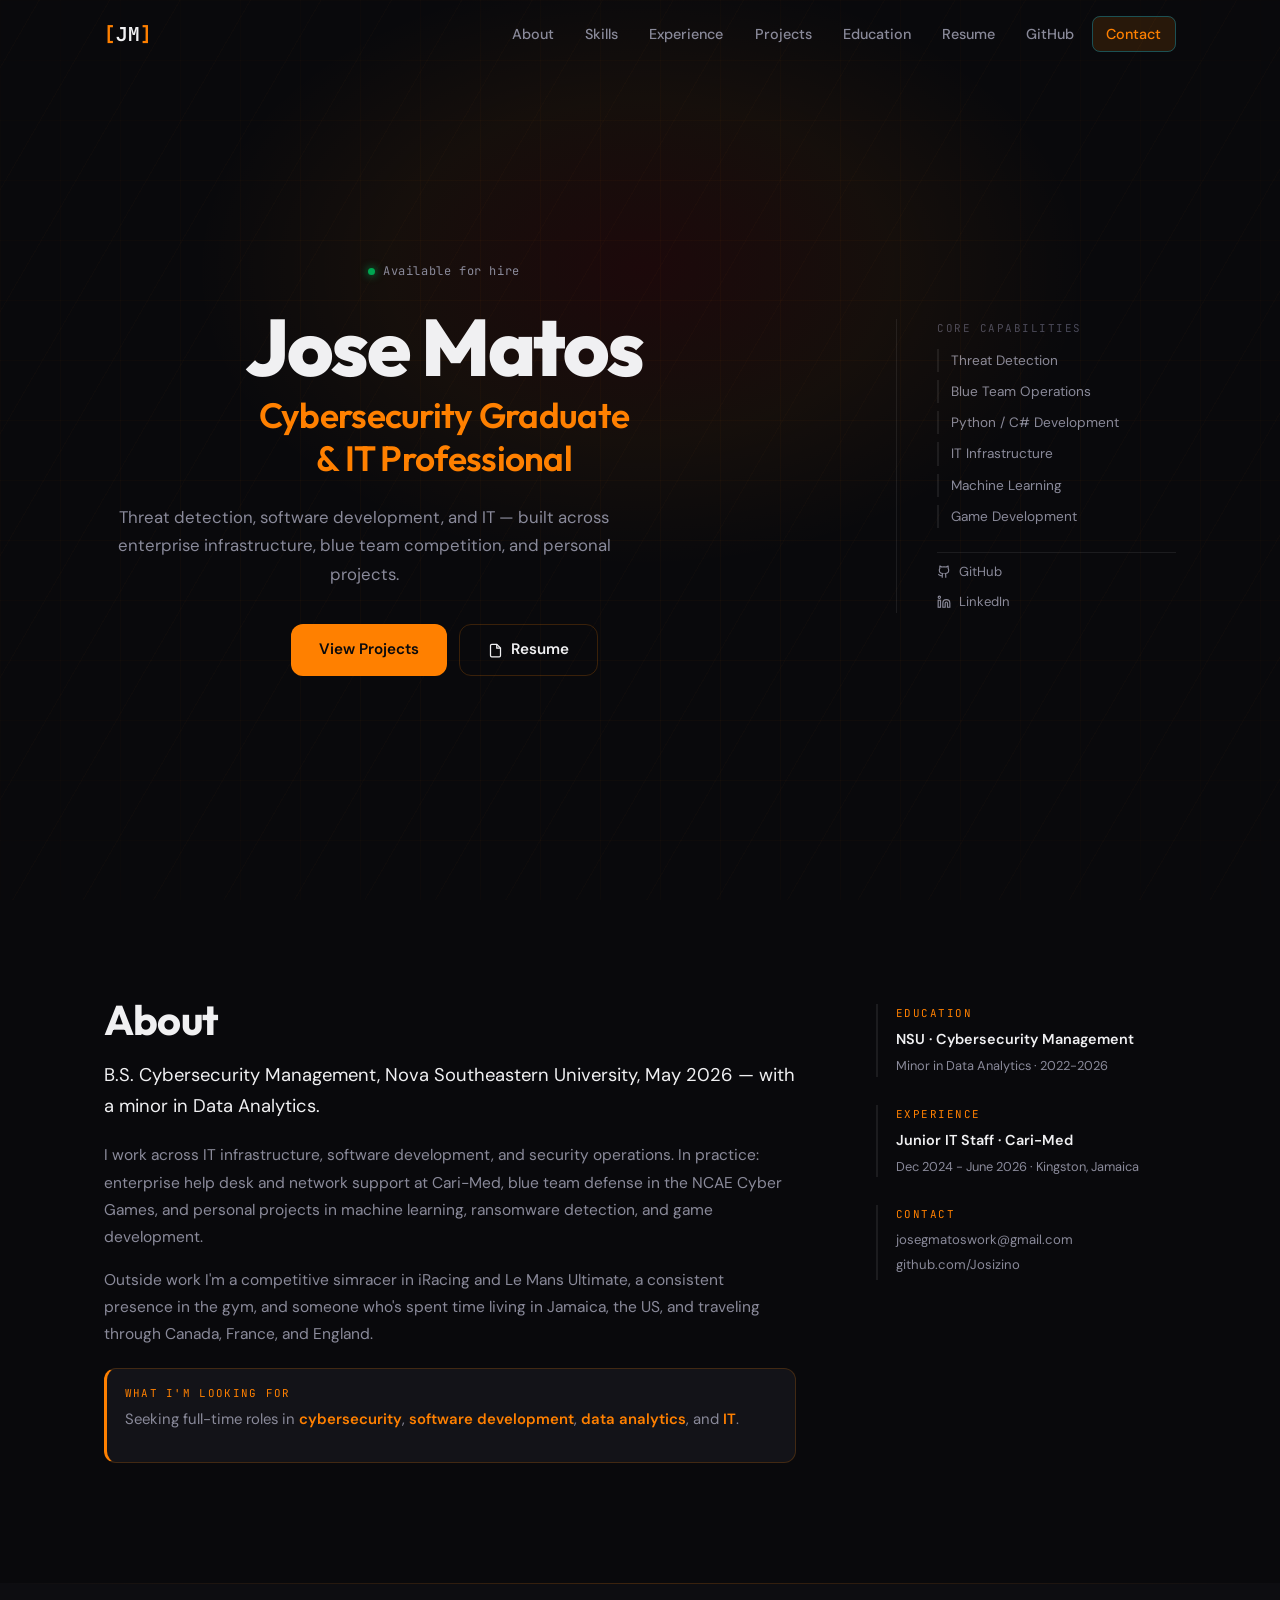
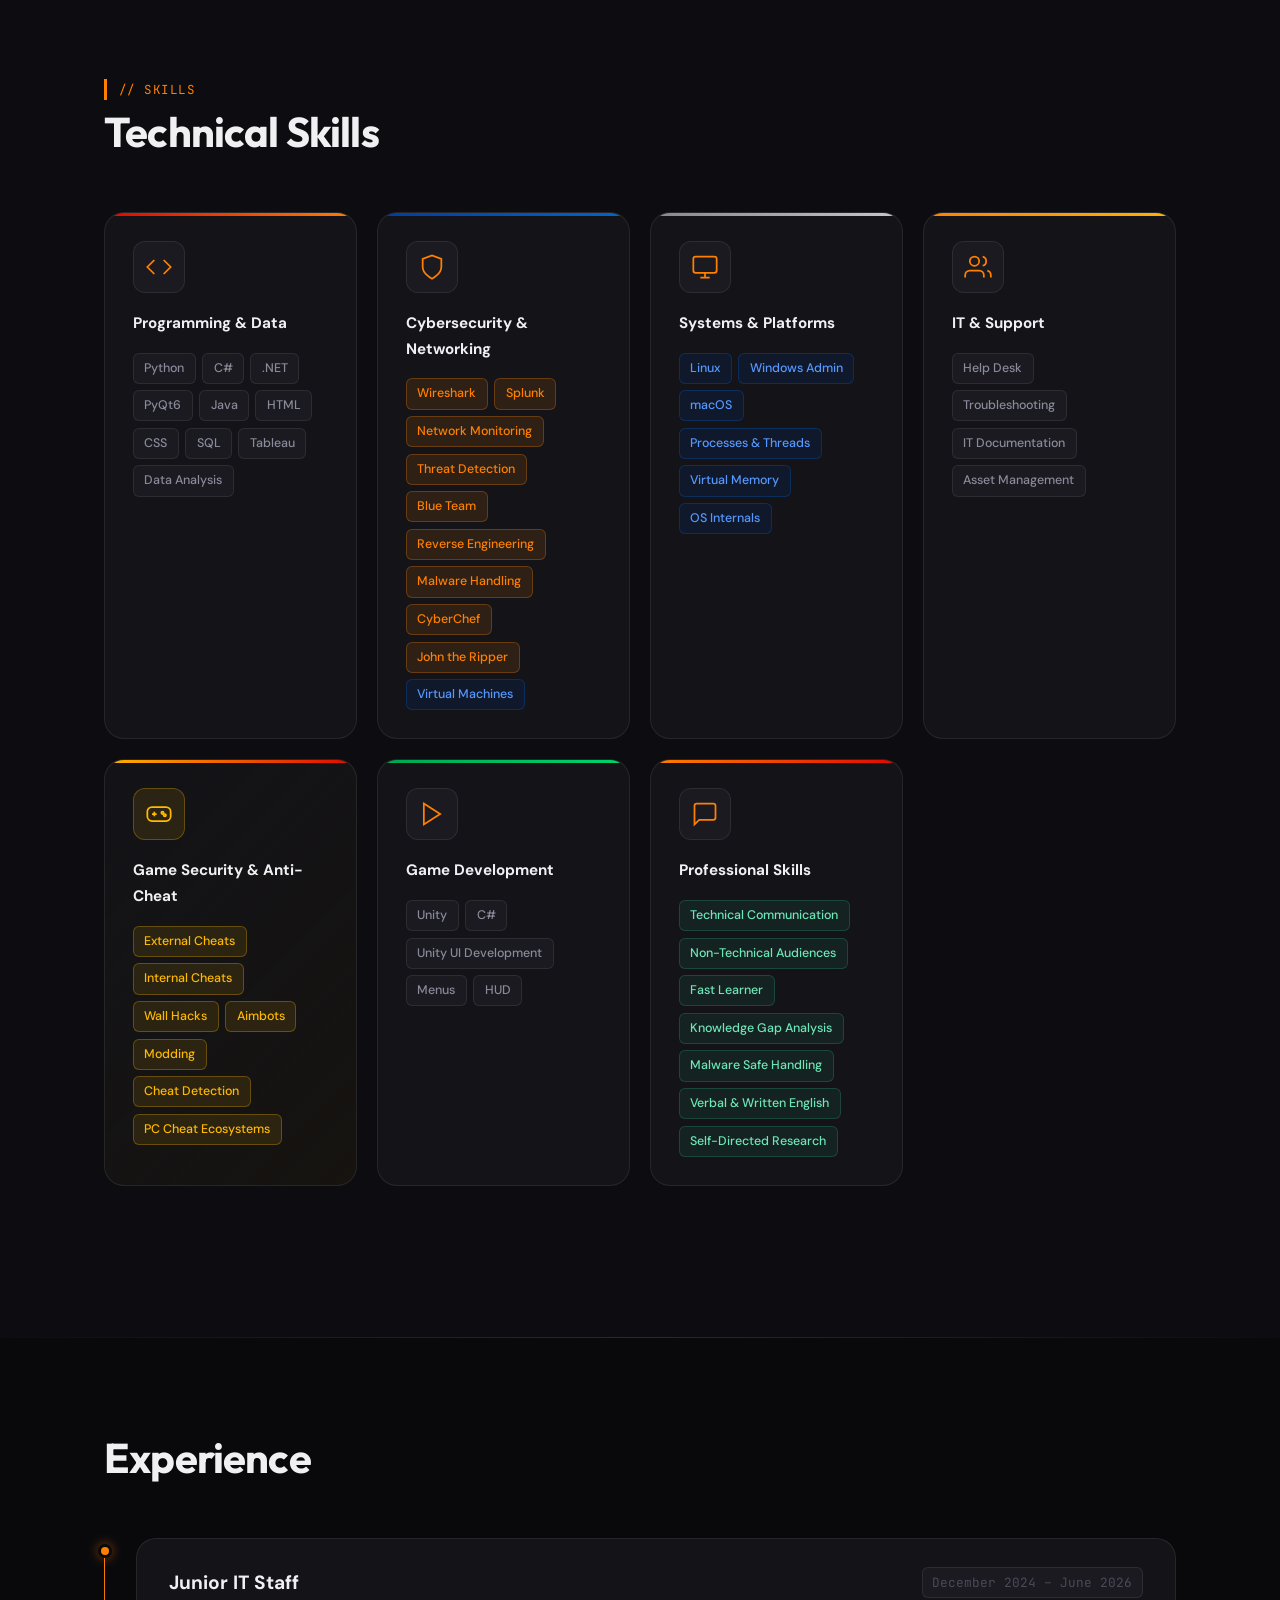
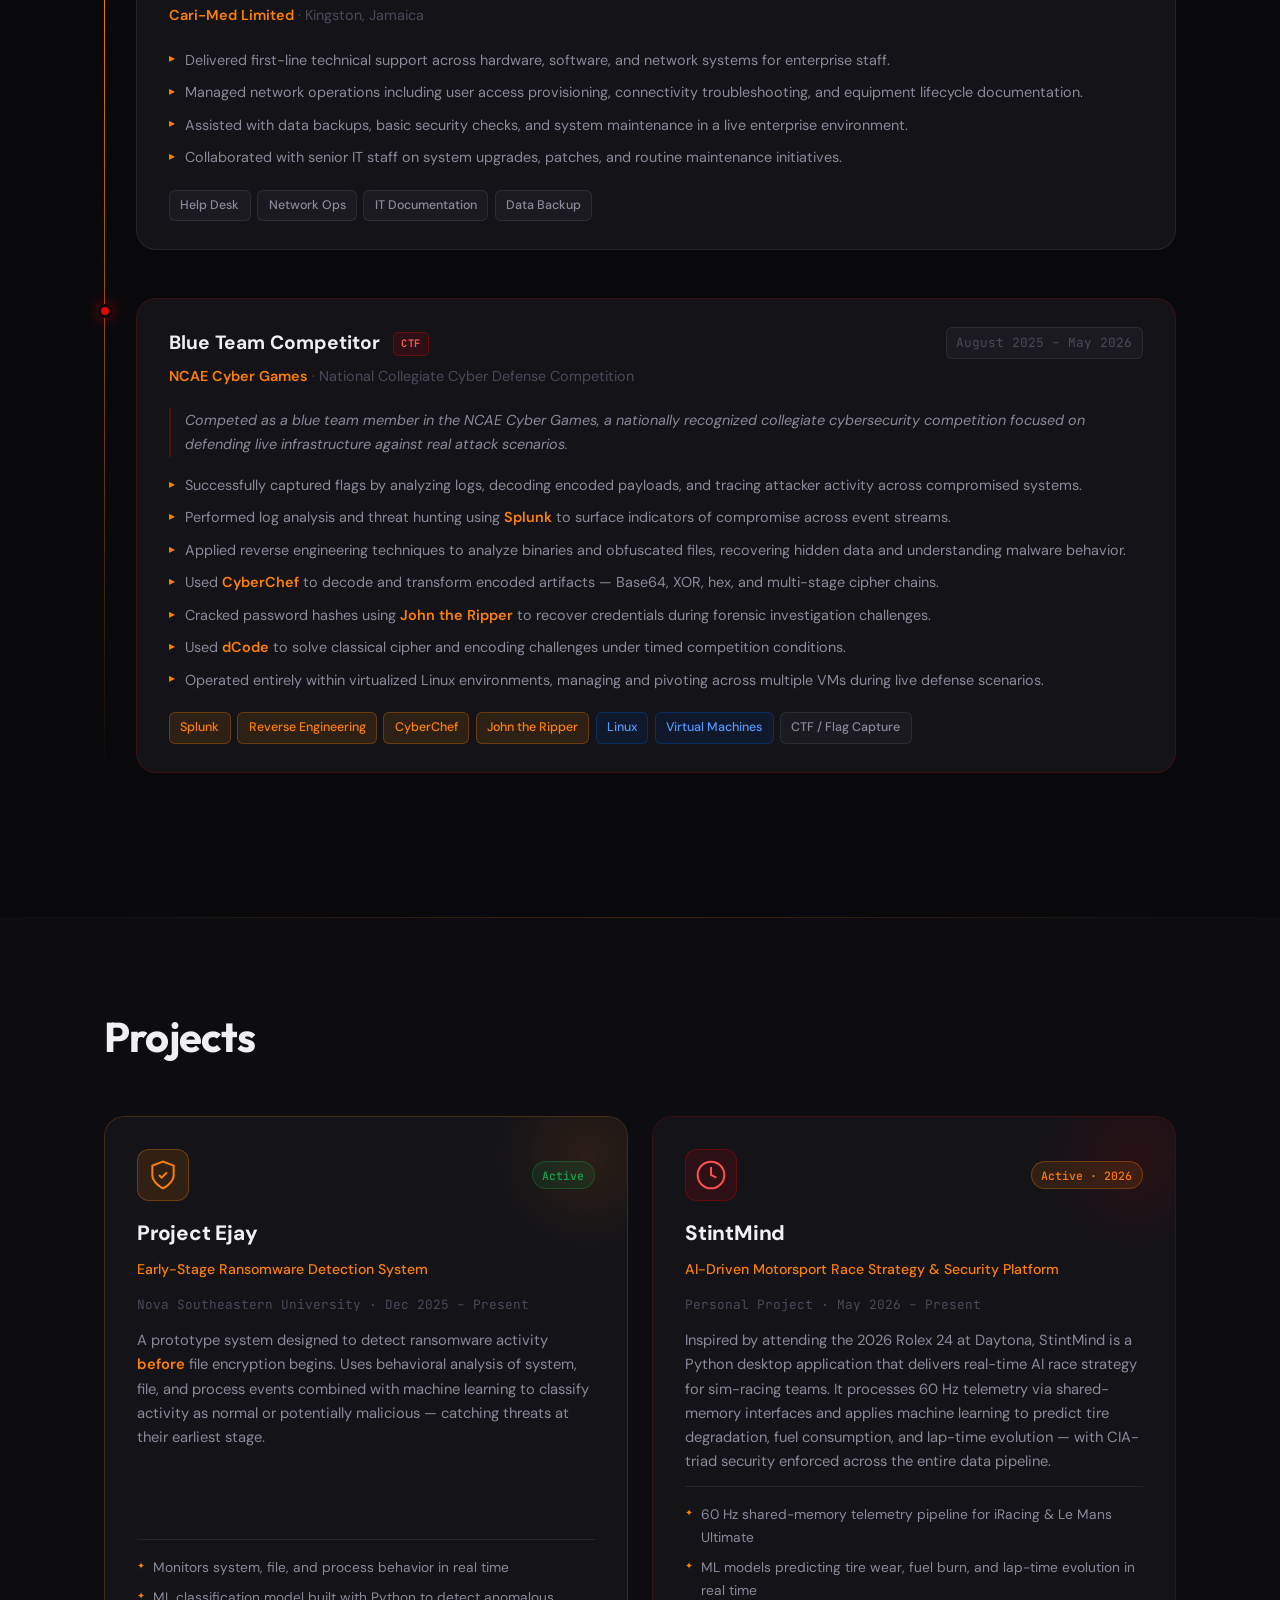
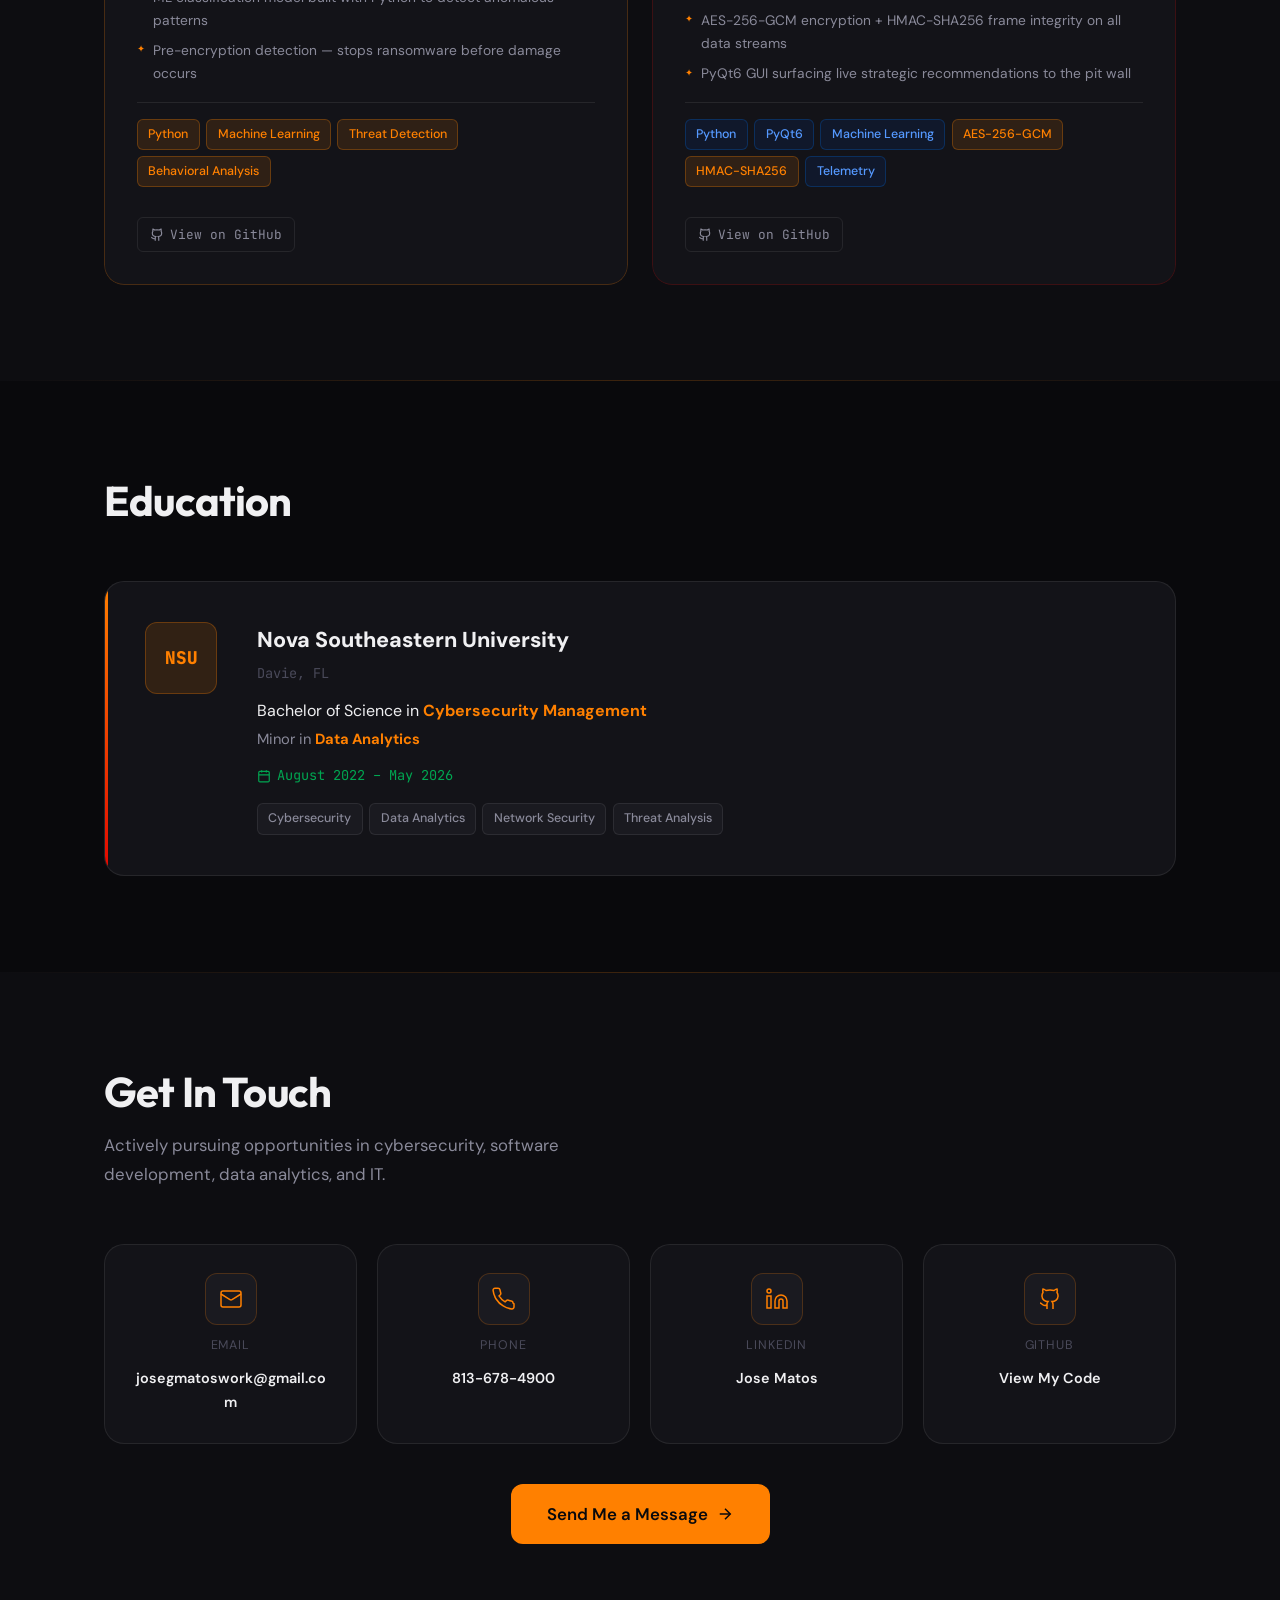
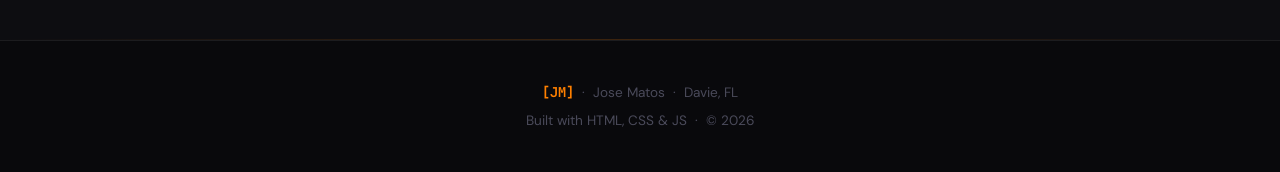
==== index.html @ a00dd0e9 "Taste Skill redesign: typography, hero v2, about v2, eyebrow cleanup - Fonts: Inter replaced with Ou" ====
<!DOCTYPE html>
<html lang="en">
<head>
  <meta charset="UTF-8" />
  <meta name="viewport" content="width=device-width, initial-scale=1.0" />
  <title>Jose Matos | Cybersecurity Graduate & IT Professional</title>
  <meta name="description" content="Jose Matos — Cybersecurity Management graduate, Nova Southeastern University. Specializing in threat detection, software development, data analytics, and IT." />

  <!-- Favicon -->
  <link rel="icon" type="image/svg+xml" href="favicon.svg" />

  <!-- Open Graph / Social sharing -->
  <meta property="og:type"        content="website" />
  <meta property="og:title"       content="Jose Matos | Cybersecurity Graduate & IT Professional" />
  <meta property="og:description" content="Cybersecurity graduate, blue team competitor, and security-focused developer. Projects include ML-powered ransomware detection and real-time AI race strategy." />
  <meta property="og:url"         content="https://josizino.github.io/" />
  <meta property="og:image"       content="https://josizino.github.io/og-image.png" />

  <!-- Twitter Card -->
  <meta name="twitter:card"        content="summary_large_image" />
  <meta name="twitter:title"       content="Jose Matos | Cybersecurity Graduate & IT Professional" />
  <meta name="twitter:description" content="Cybersecurity graduate, blue team competitor, and security-focused developer." />

  <!-- Theme color (browser chrome on mobile) -->
  <meta name="theme-color" content="#080c18" />

  <link rel="stylesheet" href="css/style.css" />
  <link rel="preconnect" href="https://fonts.googleapis.com" />
  <link rel="preconnect" href="https://fonts.gstatic.com" crossorigin />
  <link href="https://fonts.googleapis.com/css2?family=Outfit:wght@400;600;700;800&family=DM+Sans:ital,opsz,wght@0,9..40,400;0,9..40,500;0,9..40,600;1,9..40,400&family=JetBrains+Mono:wght@400;500&display=swap" rel="stylesheet" />
</head>
<body>

  <!-- ── NAV ────────────────────────────────────────────────── -->
  <nav id="navbar" aria-label="Primary navigation">
    <div class="nav-inner">
      <a href="#hero" class="nav-logo" aria-label="Home">
        <span class="logo-bracket">[</span>JM<span class="logo-bracket">]</span>
      </a>
      <button class="nav-toggle" id="navToggle" aria-label="Toggle menu" aria-expanded="false">
        <span></span><span></span><span></span>
      </button>
      <ul class="nav-links" role="list">
        <li><a href="#about">About</a></li>
        <li><a href="#skills">Skills</a></li>
        <li><a href="#experience">Experience</a></li>
        <li><a href="#projects">Projects</a></li>
        <li><a href="#education">Education</a></li>
        <li><a href="Jose_Matos_Resume.pdf" target="_blank">Resume</a></li>
        <li><a href="https://github.com/Josizino" target="_blank" rel="noopener noreferrer">GitHub</a></li>
        <li><a href="#contact" class="nav-cta">Contact</a></li>
      </ul>
    </div>
  </nav>

  <!-- ── HERO ───────────────────────────────────────────────── -->
  <section id="hero" aria-label="Introduction">
    <div class="hero-texture" aria-hidden="true"></div>
    <div class="container hero-container">
      <div class="hero-content">
        <p class="hero-available">
          <span class="available-dot" aria-hidden="true"></span>
          Available for hire
        </p>
        <h1 class="hero-name">Jose Matos</h1>
        <p class="hero-role">Cybersecurity Graduate<br>&amp; IT Professional</p>
        <p class="hero-tagline">
          Threat detection, software development, and IT — built across enterprise infrastructure, blue team competition, and personal projects.
        </p>
        <div class="hero-actions">
          <a href="#projects" class="btn btn-primary">View Projects</a>
          <a href="Jose_Matos_Resume.pdf" target="_blank" class="btn btn-ghost">
            <svg width="15" height="15" viewBox="0 0 24 24" fill="none" stroke="currentColor" stroke-width="2" aria-hidden="true"><path d="M14 2H6a2 2 0 0 0-2 2v16a2 2 0 0 0 2 2h12a2 2 0 0 0 2-2V8z"/><polyline points="14 2 14 8 20 8"/></svg>
            Resume
          </a>
        </div>
      </div>
      <div class="hero-sidebar" aria-hidden="true">
        <div class="hero-sidebar-inner">
          <p class="hero-sidebar-label">Core capabilities</p>
          <ul class="hero-caps-list">
            <li>Threat Detection</li>
            <li>Blue Team Operations</li>
            <li>Python / C# Development</li>
            <li>IT Infrastructure</li>
            <li>Machine Learning</li>
            <li>Game Development</li>
          </ul>
          <div class="hero-sidebar-links">
            <a href="https://github.com/Josizino" target="_blank" rel="noopener noreferrer" class="hero-sidebar-link">
              <svg width="14" height="14" viewBox="0 0 24 24" fill="none" stroke="currentColor" stroke-width="2"><path d="M15 22v-4a4.8 4.8 0 0 0-1-3.5c3 0 6-2 6-5.5.08-1.25-.27-2.48-1-3.5.28-1.15.28-2.35 0-3.5 0 0-1 0-3 1.5-2.64-.5-5.36-.5-8 0C6 2 5 2 5 2c-.3 1.15-.3 2.35 0 3.5A5.403 5.403 0 0 0 4 9c0 3.5 3 5.5 6 5.5-.39.49-.68 1.05-.85 1.65-.17.6-.22 1.23-.15 1.85v4"/><path d="M9 18c-4.51 2-5-2-7-2"/></svg>
              GitHub
            </a>
            <a href="https://www.linkedin.com/in/jose-matos-036694281/" target="_blank" rel="noopener noreferrer" class="hero-sidebar-link">
              <svg width="14" height="14" viewBox="0 0 24 24" fill="none" stroke="currentColor" stroke-width="2"><path d="M16 8a6 6 0 0 1 6 6v7h-4v-7a2 2 0 0 0-2-2 2 2 0 0 0-2 2v7h-4v-7a6 6 0 0 1 6-6z"/><rect x="2" y="9" width="4" height="12"/><circle cx="4" cy="4" r="2"/></svg>
              LinkedIn
            </a>
          </div>
        </div>
      </div>
    </div>
  </section>

  <!-- ── ABOUT ──────────────────────────────────────────────── -->
  <section id="about" class="section">
    <div class="container">
      <div class="about-grid-v2">
        <div class="about-text reveal">
          <h2 class="section-title">About</h2>
          <p class="about-lead">
            B.S. Cybersecurity Management, Nova Southeastern University, May 2026 — with a minor in Data Analytics.
          </p>
          <p class="about-body">
            I work across IT infrastructure, software development, and security operations. In practice: enterprise help desk and network support at Cari-Med, blue team defense in the NCAE Cyber Games, and personal projects in machine learning, ransomware detection, and game development.
          </p>
          <p class="about-body">
            Outside work I'm a competitive simracer in iRacing and Le Mans Ultimate, a consistent presence in the gym, and someone who's spent time living in Jamaica, the US, and traveling through Canada, France, and England.
          </p>
          <div class="seeking-block">
            <span class="seeking-label">What I'm Looking For</span>
            <p class="seeking-text">Seeking full-time roles in <strong>cybersecurity</strong>, <strong>software development</strong>, <strong>data analytics</strong>, and <strong>IT</strong>.</p>
          </div>
        </div>
        <div class="about-meta reveal reveal-right">
          <div class="about-meta-group">
            <p class="about-meta-label">Education</p>
            <p class="about-meta-value">NSU · Cybersecurity Management</p>
            <p class="about-meta-sub">Minor in Data Analytics · 2022-2026</p>
          </div>
          <div class="about-meta-group">
            <p class="about-meta-label">Experience</p>
            <p class="about-meta-value">Junior IT Staff · Cari-Med</p>
            <p class="about-meta-sub">Dec 2024 - June 2026 · Kingston, Jamaica</p>
          </div>
          <div class="about-meta-group">
            <p class="about-meta-label">Contact</p>
            <a href="mailto:josegmatoswork@gmail.com" class="about-meta-link">josegmatoswork@gmail.com</a>
            <a href="https://github.com/Josizino" target="_blank" rel="noopener noreferrer" class="about-meta-link">github.com/Josizino</a>
          </div>
        </div>
      </div>
    </div>
  </section>

  <!-- ── SKILLS ─────────────────────────────────────────────── -->
  <section id="skills" class="section section-alt">
    <div class="container">
      <div class="section-header reveal">
        <span class="section-label">// skills</span>
        <h2 class="section-title">Technical Skills</h2>
      </div>

      <div class="skills-grid">
        <div class="skill-card reveal">
          <div class="skill-card-icon">
            <svg width="28" height="28" viewBox="0 0 24 24" fill="none" stroke="currentColor" stroke-width="1.5" aria-hidden="true"><polyline points="16 18 22 12 16 6"/><polyline points="8 6 2 12 8 18"/></svg>
          </div>
          <h3>Programming &amp; Data</h3>
          <div class="skill-tags">
            <span class="tag">Python</span>
            <span class="tag">C#</span>
            <span class="tag">.NET</span>
            <span class="tag">PyQt6</span>
            <span class="tag">Java</span>
            <span class="tag">HTML</span>
            <span class="tag">CSS</span>
            <span class="tag">SQL</span>
            <span class="tag">Tableau</span>
            <span class="tag">Data Analysis</span>
          </div>
        </div>

        <div class="skill-card reveal">
          <div class="skill-card-icon">
            <svg width="28" height="28" viewBox="0 0 24 24" fill="none" stroke="currentColor" stroke-width="1.5" aria-hidden="true"><path d="M12 22s8-4 8-10V5l-8-3-8 3v7c0 6 8 10 8 10z"/></svg>
          </div>
          <h3>Cybersecurity &amp; Networking</h3>
          <div class="skill-tags">
            <span class="tag tag-accent">Wireshark</span>
            <span class="tag tag-accent">Splunk</span>
            <span class="tag tag-accent">Network Monitoring</span>
            <span class="tag tag-accent">Threat Detection</span>
            <span class="tag tag-accent">Blue Team</span>
            <span class="tag tag-accent">Reverse Engineering</span>
            <span class="tag tag-accent">Malware Handling</span>
            <span class="tag tag-accent">CyberChef</span>
            <span class="tag tag-accent">John the Ripper</span>
            <span class="tag tag-purple">Virtual Machines</span>
          </div>
        </div>

        <div class="skill-card reveal">
          <div class="skill-card-icon">
            <svg width="28" height="28" viewBox="0 0 24 24" fill="none" stroke="currentColor" stroke-width="1.5" aria-hidden="true"><rect x="2" y="3" width="20" height="14" rx="2"/><line x1="8" y1="21" x2="16" y2="21"/><line x1="12" y1="17" x2="12" y2="21"/></svg>
          </div>
          <h3>Systems &amp; Platforms</h3>
          <div class="skill-tags">
            <span class="tag tag-purple">Linux</span>
            <span class="tag tag-purple">Windows Admin</span>
            <span class="tag tag-purple">macOS</span>
            <span class="tag tag-purple">Processes &amp; Threads</span>
            <span class="tag tag-purple">Virtual Memory</span>
            <span class="tag tag-purple">OS Internals</span>
          </div>
        </div>

        <div class="skill-card reveal">
          <div class="skill-card-icon">
            <svg width="28" height="28" viewBox="0 0 24 24" fill="none" stroke="currentColor" stroke-width="1.5" aria-hidden="true"><path d="M17 21v-2a4 4 0 0 0-4-4H5a4 4 0 0 0-4 4v2"/><circle cx="9" cy="7" r="4"/><path d="M23 21v-2a4 4 0 0 0-3-3.87"/><path d="M16 3.13a4 4 0 0 1 0 7.75"/></svg>
          </div>
          <h3>IT &amp; Support</h3>
          <div class="skill-tags">
            <span class="tag">Help Desk</span>
            <span class="tag">Troubleshooting</span>
            <span class="tag">IT Documentation</span>
            <span class="tag">Asset Management</span>
          </div>
        </div>

        <div class="skill-card skill-card-game reveal">
          <div class="skill-card-icon skill-card-icon-game">
            <svg width="28" height="28" viewBox="0 0 24 24" fill="none" stroke="currentColor" stroke-width="1.5" aria-hidden="true"><line x1="6" y1="12" x2="10" y2="12"/><line x1="8" y1="10" x2="8" y2="14"/><circle cx="15" cy="11" r="1"/><circle cx="17" cy="13" r="1"/><rect x="2" y="6" width="20" height="12" rx="4"/></svg>
          </div>
          <h3>Game Security &amp; Anti-Cheat</h3>
          <div class="skill-tags">
            <span class="tag tag-game">External Cheats</span>
            <span class="tag tag-game">Internal Cheats</span>
            <span class="tag tag-game">Wall Hacks</span>
            <span class="tag tag-game">Aimbots</span>
            <span class="tag tag-game">Modding</span>
            <span class="tag tag-game">Cheat Detection</span>
            <span class="tag tag-game">PC Cheat Ecosystems</span>
          </div>
        </div>

        <div class="skill-card reveal">
          <div class="skill-card-icon">
            <svg width="28" height="28" viewBox="0 0 24 24" fill="none" stroke="currentColor" stroke-width="1.5" aria-hidden="true"><polygon points="5 3 19 12 5 21 5 3"/></svg>
          </div>
          <h3>Game Development</h3>
          <div class="skill-tags">
            <span class="tag">Unity</span>
            <span class="tag">C#</span>
            <span class="tag">Unity UI Development</span>
            <span class="tag">Menus</span>
            <span class="tag">HUD</span>
          </div>
        </div>

        <div class="skill-card reveal">
          <div class="skill-card-icon">
            <svg width="28" height="28" viewBox="0 0 24 24" fill="none" stroke="currentColor" stroke-width="1.5" aria-hidden="true"><path d="M21 15a2 2 0 0 1-2 2H7l-4 4V5a2 2 0 0 1 2-2h14a2 2 0 0 1 2 2z"/></svg>
          </div>
          <h3>Professional Skills</h3>
          <div class="skill-tags">
            <span class="tag tag-soft">Technical Communication</span>
            <span class="tag tag-soft">Non-Technical Audiences</span>
            <span class="tag tag-soft">Fast Learner</span>
            <span class="tag tag-soft">Knowledge Gap Analysis</span>
            <span class="tag tag-soft">Malware Safe Handling</span>
            <span class="tag tag-soft">Verbal &amp; Written English</span>
            <span class="tag tag-soft">Self-Directed Research</span>
          </div>
        </div>
      </div>

    </div>
  </section>

  <!-- ── EXPERIENCE ─────────────────────────────────────────── -->
  <section id="experience" class="section">
    <div class="container">
      <div class="section-header reveal">
        <h2 class="section-title">Experience</h2>
      </div>

      <div class="timeline">
        <div class="timeline-item reveal">
          <div class="timeline-dot"></div>
          <div class="timeline-content">
            <div class="timeline-header">
              <div>
                <h3 class="timeline-role">Junior IT Staff</h3>
                <p class="timeline-company">
                  <span class="company-name">Cari-Med Limited</span>
                  <span class="company-location">· Kingston, Jamaica</span>
                </p>
              </div>
              <span class="timeline-date">December 2024 – June 2026</span>
            </div>
            <ul class="timeline-bullets" role="list">
              <li>Delivered first-line technical support across hardware, software, and network systems for enterprise staff.</li>
              <li>Managed network operations including user access provisioning, connectivity troubleshooting, and equipment lifecycle documentation.</li>
              <li>Assisted with data backups, basic security checks, and system maintenance in a live enterprise environment.</li>
              <li>Collaborated with senior IT staff on system upgrades, patches, and routine maintenance initiatives.</li>
            </ul>
            <div class="timeline-tags">
              <span class="tag">Help Desk</span>
              <span class="tag">Network Ops</span>
              <span class="tag">IT Documentation</span>
              <span class="tag">Data Backup</span>
            </div>
          </div>
        </div>

        <div class="timeline-item reveal">
          <div class="timeline-dot timeline-dot-competition"></div>
          <div class="timeline-content timeline-content-competition">
            <div class="timeline-header">
              <div>
                <h3 class="timeline-role">
                  Blue Team Competitor
                  <span class="role-badge-inline">CTF</span>
                </h3>
                <p class="timeline-company">
                  <span class="company-name">NCAE Cyber Games</span>
                  <span class="company-location">· National Collegiate Cyber Defense Competition</span>
                </p>
              </div>
              <span class="timeline-date">August 2025 – May 2026</span>
            </div>
            <p class="timeline-intro">
              Competed as a blue team member in the NCAE Cyber Games, a nationally recognized collegiate cybersecurity competition focused on defending live infrastructure against real attack scenarios.
            </p>
            <ul class="timeline-bullets" role="list">
              <li>Successfully captured flags by analyzing logs, decoding encoded payloads, and tracing attacker activity across compromised systems.</li>
              <li>Performed log analysis and threat hunting using <strong>Splunk</strong> to surface indicators of compromise across event streams.</li>
              <li>Applied reverse engineering techniques to analyze binaries and obfuscated files, recovering hidden data and understanding malware behavior.</li>
              <li>Used <strong>CyberChef</strong> to decode and transform encoded artifacts — Base64, XOR, hex, and multi-stage cipher chains.</li>
              <li>Cracked password hashes using <strong>John the Ripper</strong> to recover credentials during forensic investigation challenges.</li>
              <li>Used <strong>dCode</strong> to solve classical cipher and encoding challenges under timed competition conditions.</li>
              <li>Operated entirely within virtualized Linux environments, managing and pivoting across multiple VMs during live defense scenarios.</li>
            </ul>
            <div class="timeline-tags">
              <span class="tag tag-accent">Splunk</span>
              <span class="tag tag-accent">Reverse Engineering</span>
              <span class="tag tag-accent">CyberChef</span>
              <span class="tag tag-accent">John the Ripper</span>
              <span class="tag tag-purple">Linux</span>
              <span class="tag tag-purple">Virtual Machines</span>
              <span class="tag">CTF / Flag Capture</span>
            </div>
          </div>
        </div>
      </div>
    </div>
  </section>

  <!-- ── PROJECTS ───────────────────────────────────────────── -->
  <section id="projects" class="section section-alt">
    <div class="container">
      <div class="section-header reveal">
        <h2 class="section-title">Projects</h2>
      </div>

      <div class="projects-grid">
        <article class="project-card project-card-featured reveal" aria-label="Project Ejay">
          <div class="project-card-inner">
            <div class="project-glow" aria-hidden="true"></div>
            <div class="project-header">
              <div class="project-icon">
                <svg width="32" height="32" viewBox="0 0 24 24" fill="none" stroke="currentColor" stroke-width="1.5" aria-hidden="true"><path d="M12 22s8-4 8-10V5l-8-3-8 3v7c0 6 8 10 8 10z"/><path d="m9 12 2 2 4-4"/></svg>
              </div>
              <span class="project-badge">Active</span>
            </div>
            <h3 class="project-title">Project Ejay</h3>
            <p class="project-subtitle">Early-Stage Ransomware Detection System</p>
            <p class="project-org">Nova Southeastern University · Dec 2025 – Present</p>
            <p class="project-desc">
              A prototype system designed to detect ransomware activity <em>before</em> file encryption begins. Uses behavioral analysis of system, file, and process events combined with machine learning to classify activity as normal or potentially malicious — catching threats at their earliest stage.
            </p>
            <ul class="project-highlights" role="list">
              <li>Monitors system, file, and process behavior in real time</li>
              <li>ML classification model built with Python to detect anomalous patterns</li>
              <li>Pre-encryption detection — stops ransomware before damage occurs</li>
            </ul>
            <div class="project-stack">
              <span class="tag tag-accent">Python</span>
              <span class="tag tag-accent">Machine Learning</span>
              <span class="tag tag-accent">Threat Detection</span>
              <span class="tag tag-accent">Behavioral Analysis</span>
            </div>
            <div class="project-links">
              <a href="https://github.com/Josizino" target="_blank" rel="noopener noreferrer" class="project-link-btn">
                <svg width="14" height="14" viewBox="0 0 24 24" fill="none" stroke="currentColor" stroke-width="2" aria-hidden="true"><path d="M15 22v-4a4.8 4.8 0 0 0-1-3.5c3 0 6-2 6-5.5.08-1.25-.27-2.48-1-3.5.28-1.15.28-2.35 0-3.5 0 0-1 0-3 1.5-2.64-.5-5.36-.5-8 0C6 2 5 2 5 2c-.3 1.15-.3 2.35 0 3.5A5.403 5.403 0 0 0 4 9c0 3.5 3 5.5 6 5.5-.39.49-.68 1.05-.85 1.65-.17.6-.22 1.23-.15 1.85v4"/><path d="M9 18c-4.51 2-5-2-7-2"/></svg>
                View on GitHub
              </a>
            </div>
          </div>
        </article>

        <article class="project-card project-card-featured reveal" aria-label="StintMind">
          <div class="project-card-inner">
            <div class="project-glow project-glow-purple" aria-hidden="true"></div>
            <div class="project-header">
              <div class="project-icon project-icon-purple">
                <svg width="32" height="32" viewBox="0 0 24 24" fill="none" stroke="currentColor" stroke-width="1.5" aria-hidden="true"><circle cx="12" cy="12" r="10"/><polyline points="12 6 12 12 16 14"/></svg>
              </div>
              <span class="project-badge project-badge-purple">Active · 2026</span>
            </div>
            <h3 class="project-title">StintMind</h3>
            <p class="project-subtitle">AI-Driven Motorsport Race Strategy &amp; Security Platform</p>
            <p class="project-org">Personal Project · May 2026 – Present</p>
            <p class="project-desc">
              Inspired by attending the 2026 Rolex 24 at Daytona, StintMind is a Python desktop application that delivers real-time AI race strategy for sim-racing teams. It processes 60 Hz telemetry via shared-memory interfaces and applies machine learning to predict tire degradation, fuel consumption, and lap-time evolution — with CIA-triad security enforced across the entire data pipeline.
            </p>
            <ul class="project-highlights" role="list">
              <li>60 Hz shared-memory telemetry pipeline for iRacing &amp; Le Mans Ultimate</li>
              <li>ML models predicting tire wear, fuel burn, and lap-time evolution in real time</li>
              <li>AES-256-GCM encryption + HMAC-SHA256 frame integrity on all data streams</li>
              <li>PyQt6 GUI surfacing live strategic recommendations to the pit wall</li>
            </ul>
            <div class="project-stack">
              <span class="tag tag-purple">Python</span>
              <span class="tag tag-purple">PyQt6</span>
              <span class="tag tag-purple">Machine Learning</span>
              <span class="tag tag-accent">AES-256-GCM</span>
              <span class="tag tag-accent">HMAC-SHA256</span>
              <span class="tag tag-purple">Telemetry</span>
            </div>
            <div class="project-links">
              <a href="https://github.com/Josizino" target="_blank" rel="noopener noreferrer" class="project-link-btn">
                <svg width="14" height="14" viewBox="0 0 24 24" fill="none" stroke="currentColor" stroke-width="2" aria-hidden="true"><path d="M15 22v-4a4.8 4.8 0 0 0-1-3.5c3 0 6-2 6-5.5.08-1.25-.27-2.48-1-3.5.28-1.15.28-2.35 0-3.5 0 0-1 0-3 1.5-2.64-.5-5.36-.5-8 0C6 2 5 2 5 2c-.3 1.15-.3 2.35 0 3.5A5.403 5.403 0 0 0 4 9c0 3.5 3 5.5 6 5.5-.39.49-.68 1.05-.85 1.65-.17.6-.22 1.23-.15 1.85v4"/><path d="M9 18c-4.51 2-5-2-7-2"/></svg>
                View on GitHub
              </a>
            </div>
          </div>
        </article>
      </div>
    </div>
  </section>

  <!-- ── EDUCATION ──────────────────────────────────────────── -->
  <section id="education" class="section">
    <div class="container">
      <div class="section-header reveal">
        <h2 class="section-title">Education</h2>
      </div>

      <div class="edu-card reveal">
        <div class="edu-logo" aria-hidden="true">NSU</div>
        <div class="edu-content">
          <h3 class="edu-school">Nova Southeastern University</h3>
          <p class="edu-location">Davie, FL</p>
          <p class="edu-degree">Bachelor of Science in <strong>Cybersecurity Management</strong></p>
          <p class="edu-minor">Minor in <strong>Data Analytics</strong></p>
          <p class="edu-grad">
            <svg width="14" height="14" viewBox="0 0 24 24" fill="none" stroke="currentColor" stroke-width="2" aria-hidden="true"><rect x="3" y="4" width="18" height="18" rx="2"/><line x1="16" y1="2" x2="16" y2="6"/><line x1="8" y1="2" x2="8" y2="6"/><line x1="3" y1="10" x2="21" y2="10"/></svg>
            August 2022 – May 2026
          </p>
          <div class="edu-tags">
            <span class="tag">Cybersecurity</span>
            <span class="tag">Data Analytics</span>
            <span class="tag">Network Security</span>
            <span class="tag">Threat Analysis</span>
          </div>
        </div>
      </div>
    </div>
  </section>

  <!-- ── CONTACT ────────────────────────────────────────────── -->
  <section id="contact" class="section section-alt">
    <div class="container">
      <div class="section-header reveal">
        <h2 class="section-title">Get In Touch</h2>
        <p class="section-desc">
          Actively pursuing opportunities in cybersecurity, software development, data analytics, and IT.
        </p>
      </div>

      <div class="contact-grid reveal">
        <a href="mailto:josegmatoswork@gmail.com" class="contact-card">
          <div class="contact-icon">
            <svg width="24" height="24" viewBox="0 0 24 24" fill="none" stroke="currentColor" stroke-width="1.5" aria-hidden="true"><rect x="2" y="4" width="20" height="16" rx="2"/><path d="m22 7-8.97 5.7a1.94 1.94 0 0 1-2.06 0L2 7"/></svg>
          </div>
          <span class="contact-label">Email</span>
          <span class="contact-value">josegmatoswork@gmail.com</span>
        </a>

        <a href="tel:+18136784900" class="contact-card">
          <div class="contact-icon">
            <svg width="24" height="24" viewBox="0 0 24 24" fill="none" stroke="currentColor" stroke-width="1.5" aria-hidden="true"><path d="M22 16.92v3a2 2 0 0 1-2.18 2 19.79 19.79 0 0 1-8.63-3.07A19.5 19.5 0 0 1 4.09 12a19.79 19.79 0 0 1-3-8.56A2 2 0 0 1 3 1.17h3a2 2 0 0 1 2 1.72c.127.96.361 1.903.7 2.81a2 2 0 0 1-.45 2.11L7.09 8.91a16 16 0 0 0 6 6l1.27-1.27a2 2 0 0 1 2.11-.45c.907.339 1.85.573 2.81.7A2 2 0 0 1 21 16z"/></svg>
          </div>
          <span class="contact-label">Phone</span>
          <span class="contact-value">813-678-4900</span>
        </a>

        <a href="https://www.linkedin.com/in/jose-matos-036694281/" class="contact-card" target="_blank" rel="noopener noreferrer">
          <div class="contact-icon">
            <svg width="24" height="24" viewBox="0 0 24 24" fill="none" stroke="currentColor" stroke-width="1.5" aria-hidden="true"><path d="M16 8a6 6 0 0 1 6 6v7h-4v-7a2 2 0 0 0-2-2 2 2 0 0 0-2 2v7h-4v-7a6 6 0 0 1 6-6z"/><rect x="2" y="9" width="4" height="12"/><circle cx="4" cy="4" r="2"/></svg>
          </div>
          <span class="contact-label">LinkedIn</span>
          <span class="contact-value">Jose Matos</span>
        </a>

        <a href="https://github.com/Josizino" class="contact-card" target="_blank" rel="noopener noreferrer">
          <div class="contact-icon">
            <svg width="24" height="24" viewBox="0 0 24 24" fill="none" stroke="currentColor" stroke-width="1.5" aria-hidden="true"><path d="M15 22v-4a4.8 4.8 0 0 0-1-3.5c3 0 6-2 6-5.5.08-1.25-.27-2.48-1-3.5.28-1.15.28-2.35 0-3.5 0 0-1 0-3 1.5-2.64-.5-5.36-.5-8 0C6 2 5 2 5 2c-.3 1.15-.3 2.35 0 3.5A5.403 5.403 0 0 0 4 9c0 3.5 3 5.5 6 5.5-.39.49-.68 1.05-.85 1.65-.17.6-.22 1.23-.15 1.85v4"/><path d="M9 18c-4.51 2-5-2-7-2"/></svg>
          </div>
          <span class="contact-label">GitHub</span>
          <span class="contact-value">View My Code</span>
        </a>
      </div>

      <div class="contact-cta reveal">
        <a href="mailto:josegmatoswork@gmail.com" class="btn btn-primary btn-large">
          Send Me a Message
          <svg width="18" height="18" viewBox="0 0 24 24" fill="none" stroke="currentColor" stroke-width="2" aria-hidden="true"><line x1="5" y1="12" x2="19" y2="12"/><polyline points="12 5 19 12 12 19"/></svg>
        </a>
      </div>
    </div>
  </section>

  <!-- ── FOOTER ─────────────────────────────────────────────── -->
  <footer class="site-footer">
    <div class="container">
      <p>
        <span class="footer-logo">[JM]</span>
        &nbsp;·&nbsp; Jose Matos &nbsp;·&nbsp; Davie, FL
      </p>
      <p class="footer-copy">
        Built with HTML, CSS &amp; JS &nbsp;·&nbsp; © <span id="year"></span>
      </p>
    </div>
  </footer>

  <script src="js/main.js"></script>
</body>
</html>
---- css/style.css ----
/* ── Reset & Base ─────────────────────────────────────────── */
*, *::before, *::after { box-sizing: border-box; margin: 0; padding: 0; }

:root {
  --bg:          #09090C;
  --bg-alt:      #0D0D11;
  --bg-card:     #131318;
  --bg-card-2:   #1A1A20;
  --border:      rgba(255, 128, 0, 0.2);
  --border-soft: rgba(255, 255, 255, 0.08);

  /* Primary — Racing Orange (McLaren / IndyCar) */
  --cyan:        #FF8000;
  --cyan-dim:    rgba(255, 128, 0, 0.13);
  --cyan-glow:   rgba(255, 128, 0, 0.5);

  /* Secondary — F1 / NASCAR Red */
  --purple:      #E10600;
  --purple-dim:  rgba(225, 6, 0, 0.14);

  /* Active / Current — IMSA Racing Green */
  --green:       #00A651;

  --text:        #F0F0F2;
  --text-muted:  #8A8A9A;
  --text-dim:    #4A4A5A;

  --font-sans:    'DM Sans', system-ui, sans-serif;
  --font-display: 'Outfit', system-ui, sans-serif;
  --font-mono:    'JetBrains Mono', 'Fira Code', monospace;

  --radius:      12px;
  --radius-lg:   20px;
  --transition:  0.3s cubic-bezier(0.4, 0, 0.2, 1);
}

html { scroll-behavior: smooth; font-size: 16px; }

body {
  font-family: var(--font-sans);
  background: var(--bg);
  color: var(--text);
  line-height: 1.7;
  overflow-x: hidden;
}

::selection { background: var(--cyan-dim); color: var(--cyan); }

a { color: inherit; text-decoration: none; }

ul { list-style: none; }

/* ── Scrollbar ────────────────────────────────────────────── */
::-webkit-scrollbar { width: 6px; }
::-webkit-scrollbar-track { background: var(--bg); }
::-webkit-scrollbar-thumb { background: var(--border); border-radius: 3px; }
::-webkit-scrollbar-thumb:hover { background: var(--cyan-dim); }

/* ── Typography helpers ───────────────────────────────────── */
.section-label {
  font-family: var(--font-mono);
  font-size: 0.78rem;
  color: var(--cyan);
  letter-spacing: 0.12em;
  text-transform: uppercase;
  display: block;
  margin-bottom: 0.5rem;
}

.section-title {
  font-family: var(--font-display);
  font-size: clamp(1.8rem, 4vw, 2.6rem);
  font-weight: 700;
  line-height: 1.15;
  letter-spacing: -0.02em;
  margin-bottom: 1rem;
}

.section-desc {
  color: var(--text-muted);
  font-size: 1.05rem;
  max-width: 540px;
}

.section-header {
  margin-bottom: 3.5rem;
}

/* ── Layout ───────────────────────────────────────────────── */
.container {
  max-width: 1120px;
  margin: 0 auto;
  padding: 0 1.5rem;
}

.section {
  padding: 6rem 0;
}

.section-alt {
  background: var(--bg-alt);
  position: relative;
}

.section-alt::before,
.section-alt::after {
  content: '';
  position: absolute;
  left: 0; right: 0;
  height: 1px;
  background: linear-gradient(90deg, transparent, var(--border), transparent);
}
.section-alt::before { top: 0; }
.section-alt::after  { bottom: 0; }

/* ── Buttons ──────────────────────────────────────────────── */
.btn {
  display: inline-flex;
  align-items: center;
  gap: 0.5rem;
  padding: 0.75rem 1.75rem;
  border-radius: var(--radius);
  font-weight: 600;
  font-size: 0.95rem;
  transition: var(--transition);
  cursor: pointer;
  border: none;
  white-space: nowrap;
}

.btn-primary {
  background: var(--cyan);
  color: #080c18;
}
.btn-primary:hover {
  background: #fff;
  box-shadow: 0 0 32px var(--cyan-glow);
  transform: translateY(-2px);
}

.btn-ghost {
  background: transparent;
  color: var(--text);
  border: 1px solid var(--border);
}
.btn-ghost:hover {
  border-color: var(--cyan);
  color: var(--cyan);
  transform: translateY(-2px);
}

.btn-large {
  padding: 1rem 2.25rem;
  font-size: 1.05rem;
}

/* ── Tags ─────────────────────────────────────────────────── */
.tag {
  display: inline-block;
  padding: 0.25rem 0.65rem;
  background: var(--bg-card-2);
  border: 1px solid var(--border-soft);
  border-radius: 6px;
  font-size: 0.78rem;
  font-weight: 500;
  color: var(--text-muted);
  transition: var(--transition);
}

.tag:hover { border-color: var(--border); color: var(--text); }

.tag-accent {
  background: var(--cyan-dim);
  border-color: rgba(0, 212, 255, 0.25);
  color: var(--cyan);
}

.tag-purple {
  background: var(--purple-dim);
  border-color: rgba(124, 58, 237, 0.3);
  color: #a78bfa;
}

.tag-game {
  background: rgba(251, 146, 60, 0.1);
  border-color: rgba(251, 146, 60, 0.25);
  color: #fb923c;
}

.tag-soft {
  background: rgba(52, 211, 153, 0.08);
  border-color: rgba(52, 211, 153, 0.2);
  color: #6ee7b7;
}

.skill-card-game {
  background: linear-gradient(135deg, var(--bg-card) 0%, rgba(251, 146, 60, 0.04) 100%);
}

.skill-card-icon-game {
  background: rgba(251, 146, 60, 0.1);
  border-color: rgba(251, 146, 60, 0.25);
  color: #fb923c;
}

.skill-card-game::before {
  background: linear-gradient(90deg, #fb923c, var(--cyan));
}

.skill-card-game:hover .skill-card-icon {
  background: rgba(251, 146, 60, 0.18);
  border-color: rgba(251, 146, 60, 0.4);
}

/* ── Reveal animations ────────────────────────────────────── */
.reveal {
  opacity: 0;
  transform: translateY(32px);
  transition: opacity 0.7s ease, transform 0.7s ease;
}

.reveal.reveal-right {
  transform: translateX(32px);
}

.reveal.visible {
  opacity: 1;
  transform: none;
}

/* ── NAV ──────────────────────────────────────────────────── */
#navbar {
  position: fixed;
  top: 0; left: 0; right: 0;
  z-index: 100;
  padding: 1.1rem 0;
  transition: background var(--transition), box-shadow var(--transition), padding var(--transition);
}

#navbar.scrolled {
  background: rgba(8, 12, 24, 0.92);
  backdrop-filter: blur(16px);
  -webkit-backdrop-filter: blur(16px);
  box-shadow: 0 1px 0 var(--border);
  padding: 0.75rem 0;
}

.nav-inner {
  max-width: 1120px;
  margin: 0 auto;
  padding: 0 1.5rem;
  display: flex;
  align-items: center;
  justify-content: space-between;
}

.nav-logo {
  font-family: var(--font-mono);
  font-weight: 700;
  font-size: 1.2rem;
  color: var(--text);
  transition: color var(--transition);
}
.nav-logo:hover { color: var(--cyan); }
.logo-bracket { color: var(--cyan); }

.nav-links {
  display: flex;
  align-items: center;
  gap: 0.25rem;
}

.nav-links a {
  padding: 0.5rem 0.85rem;
  font-size: 0.9rem;
  font-weight: 500;
  color: var(--text-muted);
  border-radius: 8px;
  transition: var(--transition);
}
.nav-links a:hover { color: var(--text); background: var(--bg-card); }

.nav-cta {
  background: var(--cyan-dim) !important;
  color: var(--cyan) !important;
  border: 1px solid rgba(0, 212, 255, 0.3);
}
.nav-cta:hover {
  background: var(--cyan) !important;
  color: #080c18 !important;
}

.nav-toggle {
  display: none;
  flex-direction: column;
  gap: 5px;
  background: none;
  border: none;
  cursor: pointer;
  padding: 4px;
}
.nav-toggle span {
  display: block;
  width: 24px;
  height: 2px;
  background: var(--text);
  border-radius: 2px;
  transition: var(--transition);
}

/* ── HERO ─────────────────────────────────────────────────── */
#hero {
  position: relative;
  min-height: 100vh;
  display: flex;
  align-items: center;
  justify-content: center;
  overflow: hidden;
  padding: 6rem 1.5rem 4rem;
}

#particleCanvas {
  position: absolute;
  inset: 0;
  width: 100%;
  height: 100%;
}

/* radial gradient spotlight */
#hero::after {
  content: '';
  position: absolute;
  top: 30%;
  left: 50%;
  transform: translate(-50%, -50%);
  width: 900px;
  height: 600px;
  background: radial-gradient(ellipse at center,
    rgba(0, 212, 255, 0.06) 0%,
    rgba(124, 58, 237, 0.04) 40%,
    transparent 70%
  );
  pointer-events: none;
}

.hero-content {
  position: relative;
  z-index: 2;
  text-align: center;
  max-width: 800px;
}

.hero-eyebrow {
  font-family: var(--font-mono);
  font-size: 0.9rem;
  color: var(--cyan);
  margin-bottom: 1.25rem;
  display: flex;
  align-items: center;
  justify-content: center;
  gap: 0.5rem;
  min-height: 1.4em;
}

.terminal-cursor {
  display: inline-block;
  width: 10px;
  height: 1.1em;
  background: var(--cyan);
  animation: blink 1s step-end infinite;
  vertical-align: text-bottom;
  border-radius: 1px;
}
@keyframes blink { 0%, 100% { opacity: 1; } 50% { opacity: 0; } }

.hero-name {
  font-size: clamp(3.2rem, 9vw, 7rem);
  font-weight: 900;
  line-height: 1;
  letter-spacing: -0.04em;
  margin-bottom: 1.25rem;
}

.name-first {
  color: var(--text);
}
.name-last {
  color: var(--cyan);
  display: block;
}

.hero-tagline {
  font-size: clamp(1.1rem, 2.5vw, 1.35rem);
  color: var(--text-muted);
  margin-bottom: 2.5rem;
  line-height: 1.6;
}

.hero-sub {
  font-family: var(--font-mono);
  font-size: 0.9em;
  color: var(--green);
  opacity: 0.85;
}

.hero-actions {
  display: flex;
  gap: 1rem;
  justify-content: center;
  flex-wrap: wrap;
}

.hero-scroll-hint {
  position: absolute;
  bottom: -3.5rem;
  left: 50%;
  transform: translateX(-50%);
  display: flex;
  flex-direction: column;
  align-items: center;
  gap: 0.4rem;
  font-family: var(--font-mono);
  font-size: 0.7rem;
  color: var(--text-dim);
  letter-spacing: 0.1em;
}

.scroll-line {
  width: 1px;
  height: 40px;
  background: linear-gradient(to bottom, var(--cyan), transparent);
  animation: scrollPulse 2s ease-in-out infinite;
}
@keyframes scrollPulse {
  0%, 100% { opacity: 0.3; transform: scaleY(1); }
  50%       { opacity: 1;   transform: scaleY(0.7); }
}

/* Floating badges */
.hero-badge-cluster {
  position: absolute;
  inset: 0;
  pointer-events: none;
  z-index: 1;
}

.floating-badge {
  position: absolute;
  font-family: var(--font-mono);
  font-size: 0.75rem;
  font-weight: 500;
  padding: 0.3rem 0.7rem;
  background: var(--bg-card);
  border: 1px solid var(--border);
  border-radius: 6px;
  color: var(--text-muted);
  animation: floatBadge 6s ease-in-out infinite;
  opacity: 0.7;
}

.badge-1 { top: 22%; left: 8%;  animation-delay: 0s;   animation-duration: 7s; }
.badge-2 { top: 35%; right: 7%; animation-delay: 1.5s; animation-duration: 8s; }
.badge-3 { bottom: 30%; left: 5%; animation-delay: 3s; animation-duration: 6.5s; }
.badge-4 { bottom: 25%; right: 9%; animation-delay: 0.8s; animation-duration: 7.5s; }

@keyframes floatBadge {
  0%, 100% { transform: translateY(0); }
  50%       { transform: translateY(-10px); }
}

/* ── ABOUT ────────────────────────────────────────────────── */
.about-grid {
  display: grid;
  grid-template-columns: 1fr 340px;
  gap: 4rem;
  align-items: center;
}

.about-text p {
  color: var(--text-muted);
  margin-bottom: 1rem;
}

.about-text .about-lead {
  font-size: 1.15rem;
  color: var(--text);
  margin-bottom: 1.25rem;
}

.about-text strong { color: var(--cyan); font-weight: 600; }

.about-stats {
  display: flex;
  gap: 2.5rem;
  margin-top: 2.5rem;
  padding-top: 2rem;
  border-top: 1px solid var(--border-soft);
}

.stat-item {
  display: flex;
  flex-direction: column;
  gap: 0.2rem;
}

.stat-number {
  font-size: 2.2rem;
  font-weight: 900;
  color: var(--cyan);
  font-family: var(--font-mono);
  line-height: 1;
}

.stat-label {
  font-size: 0.78rem;
  color: var(--text-dim);
  text-transform: uppercase;
  letter-spacing: 0.06em;
}

/* Profile card */
.profile-card {
  background: var(--bg-card);
  border: 1px solid var(--border);
  border-radius: var(--radius-lg);
  padding: 2rem;
  display: flex;
  flex-direction: column;
  align-items: center;
  text-align: center;
  gap: 1rem;
  position: relative;
  overflow: hidden;
  transition: border-color var(--transition), box-shadow var(--transition);
}

.profile-card:hover {
  border-color: var(--cyan-dim);
  box-shadow: 0 0 40px rgba(0, 212, 255, 0.06);
}

.profile-card::before {
  content: '';
  position: absolute;
  top: 0; left: 0; right: 0;
  height: 3px;
  background: linear-gradient(90deg, var(--purple), var(--cyan));
}

.profile-avatar {
  position: relative;
  width: 100px;
  height: 100px;
}

.avatar-ring {
  position: absolute;
  inset: -4px;
  border-radius: 50%;
  background: linear-gradient(135deg, var(--cyan), var(--purple));
  animation: spin 8s linear infinite;
}

@keyframes spin { to { transform: rotate(360deg); } }

.avatar-initials {
  position: absolute;
  inset: 4px;
  background: var(--bg-card-2);
  border-radius: 50%;
  display: flex;
  align-items: center;
  justify-content: center;
  font-size: 2rem;
  font-weight: 900;
  color: var(--cyan);
  font-family: var(--font-mono);
  z-index: 1;
}

.profile-name {
  font-weight: 700;
  font-size: 1.1rem;
}

.profile-title {
  font-size: 0.85rem;
  color: var(--text-muted);
}

.profile-location {
  display: flex;
  align-items: center;
  gap: 0.3rem;
  font-size: 0.82rem;
  color: var(--text-dim);
}

.profile-links {
  display: flex;
  gap: 1rem;
  margin-top: 0.5rem;
}

.profile-links a {
  width: 40px;
  height: 40px;
  border-radius: 10px;
  background: var(--bg-card-2);
  border: 1px solid var(--border-soft);
  display: flex;
  align-items: center;
  justify-content: center;
  color: var(--text-muted);
  transition: var(--transition);
}

.profile-links a:hover {
  border-color: var(--cyan);
  color: var(--cyan);
  background: var(--cyan-dim);
  transform: translateY(-2px);
}

/* ── SKILLS ───────────────────────────────────────────────── */
.skills-grid {
  display: grid;
  grid-template-columns: repeat(auto-fit, minmax(240px, 1fr));
  gap: 1.25rem;
  margin-bottom: 3.5rem;
}

.skill-card {
  background: var(--bg-card);
  border: 1px solid var(--border-soft);
  border-radius: var(--radius-lg);
  padding: 1.75rem;
  transition: var(--transition);
  position: relative;
  overflow: hidden;
}

.skill-card::before {
  content: '';
  position: absolute;
  bottom: 0; left: 0; right: 0;
  height: 2px;
  background: linear-gradient(90deg, var(--cyan), var(--purple));
  transform: scaleX(0);
  transition: transform var(--transition);
  transform-origin: left;
}

.skill-card:hover {
  border-color: var(--border);
  transform: translateY(-4px);
  box-shadow: 0 12px 40px rgba(0, 0, 0, 0.3);
}

.skill-card:hover::before { transform: scaleX(1); }

.skill-card-icon {
  width: 52px;
  height: 52px;
  background: var(--bg-card-2);
  border: 1px solid var(--border-soft);
  border-radius: var(--radius);
  display: flex;
  align-items: center;
  justify-content: center;
  color: var(--cyan);
  margin-bottom: 1.1rem;
  transition: var(--transition);
}

.skill-card:hover .skill-card-icon {
  background: var(--cyan-dim);
  border-color: rgba(0, 212, 255, 0.3);
}

.skill-card h3 {
  font-size: 0.95rem;
  font-weight: 700;
  margin-bottom: 1rem;
  color: var(--text);
}

.skill-tags {
  display: flex;
  flex-wrap: wrap;
  gap: 0.4rem;
}

/* Proficiency bars */
.proficiency-section {
  background: var(--bg-card);
  border: 1px solid var(--border-soft);
  border-radius: var(--radius-lg);
  padding: 2rem 2.25rem;
}

.proficiency-title {
  font-size: 1rem;
  font-weight: 700;
  margin-bottom: 1.75rem;
  color: var(--text-muted);
  text-transform: uppercase;
  letter-spacing: 0.08em;
  font-size: 0.8rem;
}

.proficiency-bars {
  display: flex;
  flex-direction: column;
  gap: 1.1rem;
}

.bar-item { display: flex; flex-direction: column; gap: 0.4rem; }

.bar-label {
  display: flex;
  justify-content: space-between;
  font-size: 0.88rem;
  color: var(--text-muted);
}

.bar-pct {
  font-family: var(--font-mono);
  font-size: 0.8rem;
  color: var(--cyan);
}

.bar-track {
  height: 5px;
  background: var(--bg-card-2);
  border-radius: 9999px;
  overflow: hidden;
}

.bar-fill {
  height: 100%;
  width: 0;
  background: linear-gradient(90deg, var(--purple), var(--cyan));
  border-radius: 9999px;
  transition: width 1.2s cubic-bezier(0.4, 0, 0.2, 1);
}

/* ── EXPERIENCE / TIMELINE ────────────────────────────────── */
.timeline {
  position: relative;
  padding-left: 2rem;
}

.timeline::before {
  content: '';
  position: absolute;
  left: 0;
  top: 8px;
  bottom: 0;
  width: 1px;
  background: linear-gradient(to bottom, var(--cyan), transparent);
}

.timeline-item {
  position: relative;
  margin-bottom: 3rem;
}

.timeline-dot {
  position: absolute;
  left: -2.35rem;
  top: 6px;
  width: 14px;
  height: 14px;
  border-radius: 50%;
  background: var(--cyan);
  border: 3px solid var(--bg);
  box-shadow: 0 0 12px var(--cyan-glow);
}

.timeline-content {
  background: var(--bg-card);
  border: 1px solid var(--border-soft);
  border-radius: var(--radius-lg);
  padding: 1.75rem 2rem;
  transition: var(--transition);
}

.timeline-content:hover {
  border-color: var(--border);
  box-shadow: 0 8px 32px rgba(0, 0, 0, 0.25);
}

.timeline-header {
  display: flex;
  justify-content: space-between;
  align-items: flex-start;
  margin-bottom: 1.25rem;
  gap: 1rem;
}

.timeline-role {
  font-size: 1.2rem;
  font-weight: 700;
  margin-bottom: 0.25rem;
}

.timeline-company {
  font-size: 0.9rem;
}

.company-name {
  color: var(--cyan);
  font-weight: 600;
}

.company-location {
  color: var(--text-dim);
}

.timeline-date {
  font-family: var(--font-mono);
  font-size: 0.8rem;
  color: var(--text-dim);
  background: var(--bg-card-2);
  padding: 0.25rem 0.6rem;
  border-radius: 6px;
  border: 1px solid var(--border-soft);
  white-space: nowrap;
  flex-shrink: 0;
}

.timeline-bullets {
  margin-bottom: 1.25rem;
  display: flex;
  flex-direction: column;
  gap: 0.5rem;
}

.timeline-bullets li {
  font-size: 0.9rem;
  color: var(--text-muted);
  padding-left: 1rem;
  position: relative;
}

.timeline-bullets li::before {
  content: '▸';
  position: absolute;
  left: 0;
  color: var(--cyan);
  font-size: 0.75rem;
  top: 0.05em;
}

.timeline-tags { display: flex; flex-wrap: wrap; gap: 0.4rem; }

.timeline-dot-current {
  background: var(--green);
  box-shadow: 0 0 12px rgba(34, 211, 160, 0.6);
  width: 16px;
  height: 16px;
  left: -2.45rem;
}

.timeline-content-current {
  border-color: rgba(34, 211, 160, 0.2);
}

.timeline-content-current:hover {
  border-color: var(--green);
  box-shadow: 0 8px 32px rgba(34, 211, 160, 0.06);
}

.timeline-date-current {
  background: rgba(34, 211, 160, 0.1);
  border-color: rgba(34, 211, 160, 0.25);
  color: var(--green);
}

.timeline-dot-competition {
  background: var(--purple);
  box-shadow: 0 0 12px rgba(124, 58, 237, 0.55);
}

.timeline-content-competition {
  border-color: rgba(124, 58, 237, 0.18);
}

.timeline-content-competition:hover {
  border-color: var(--purple);
  box-shadow: 0 8px 32px rgba(124, 58, 237, 0.07);
}

.timeline-intro {
  font-size: 0.9rem;
  color: var(--text-muted);
  margin-bottom: 1rem;
  font-style: italic;
  border-left: 2px solid var(--purple-dim);
  padding-left: 0.85rem;
}

.role-badge-inline {
  display: inline-block;
  font-family: var(--font-mono);
  font-size: 0.65rem;
  font-weight: 700;
  padding: 0.15rem 0.45rem;
  background: var(--purple-dim);
  border: 1px solid rgba(124, 58, 237, 0.35);
  border-radius: 5px;
  color: #a78bfa;
  vertical-align: middle;
  margin-left: 0.5rem;
  letter-spacing: 0.05em;
}

.timeline-bullets strong {
  color: var(--cyan);
  font-weight: 600;
}

/* ── PROJECTS ─────────────────────────────────────────────── */
.projects-grid {
  display: grid;
  grid-template-columns: repeat(auto-fit, minmax(300px, 1fr));
  gap: 1.5rem;
}

.project-card {
  border-radius: var(--radius-lg);
  overflow: hidden;
  transition: var(--transition);
}

.project-card:hover {
  transform: translateY(-6px);
}

.project-card-inner {
  background: var(--bg-card);
  border: 1px solid var(--border-soft);
  border-radius: var(--radius-lg);
  padding: 2rem;
  height: 100%;
  display: flex;
  flex-direction: column;
  gap: 0.75rem;
  position: relative;
  overflow: hidden;
  transition: border-color var(--transition);
}

.project-card-featured .project-card-inner {
  border-color: rgba(0, 212, 255, 0.2);
}

.project-card-featured .project-card-inner:hover {
  border-color: var(--cyan);
  box-shadow: 0 0 40px rgba(0, 212, 255, 0.08);
}

.project-glow {
  position: absolute;
  top: -60px;
  right: -60px;
  width: 200px;
  height: 200px;
  background: radial-gradient(circle, rgba(0, 212, 255, 0.08) 0%, transparent 70%);
  pointer-events: none;
}

.project-header {
  display: flex;
  justify-content: space-between;
  align-items: center;
  margin-bottom: 0.5rem;
}

.project-icon {
  width: 52px;
  height: 52px;
  background: var(--cyan-dim);
  border: 1px solid rgba(0, 212, 255, 0.25);
  border-radius: var(--radius);
  display: flex;
  align-items: center;
  justify-content: center;
  color: var(--cyan);
}

.project-icon-dim {
  background: var(--bg-card-2);
  border-color: var(--border-soft);
  color: var(--text-dim);
}

.project-badge {
  font-family: var(--font-mono);
  font-size: 0.72rem;
  font-weight: 500;
  padding: 0.2rem 0.6rem;
  background: rgba(34, 211, 160, 0.15);
  border: 1px solid rgba(34, 211, 160, 0.3);
  border-radius: 9999px;
  color: var(--green);
}

.project-badge-dim {
  background: var(--bg-card-2);
  border-color: var(--border-soft);
  color: var(--text-dim);
}

.project-title {
  font-size: 1.3rem;
  font-weight: 800;
  line-height: 1.2;
  letter-spacing: -0.01em;
}

.project-title-dim { color: var(--text-dim); }

.project-subtitle {
  font-size: 0.88rem;
  color: var(--cyan);
  font-weight: 500;
}

.project-org {
  font-size: 0.8rem;
  color: var(--text-dim);
  font-family: var(--font-mono);
}

.project-desc {
  font-size: 0.92rem;
  color: var(--text-muted);
  line-height: 1.65;
  flex-grow: 1;
}

.project-desc em { color: var(--cyan); font-style: normal; font-weight: 600; }

.project-highlights {
  display: flex;
  flex-direction: column;
  gap: 0.4rem;
  padding: 1rem 0;
  border-top: 1px solid var(--border-soft);
  border-bottom: 1px solid var(--border-soft);
}

.project-highlights li {
  font-size: 0.86rem;
  color: var(--text-muted);
  padding-left: 1rem;
  position: relative;
}

.project-highlights li::before {
  content: '✦';
  position: absolute;
  left: 0;
  color: var(--cyan);
  font-size: 0.6rem;
  top: 0.25em;
}

.project-stack { display: flex; flex-wrap: wrap; gap: 0.4rem; margin-top: 0.25rem; }

.project-glow-purple {
  background: radial-gradient(circle, rgba(124, 58, 237, 0.1) 0%, transparent 70%);
}

.project-icon-purple {
  background: var(--purple-dim);
  border-color: rgba(124, 58, 237, 0.35);
  color: #a78bfa;
}

.project-badge-purple {
  background: rgba(124, 58, 237, 0.15);
  border-color: rgba(124, 58, 237, 0.3);
  color: #a78bfa;
}

.project-card-featured:nth-child(2) .project-card-inner {
  border-color: rgba(124, 58, 237, 0.2);
}

.project-card-featured:nth-child(2) .project-card-inner:hover {
  border-color: var(--purple);
  box-shadow: 0 0 40px rgba(124, 58, 237, 0.08);
}

/* ── EDUCATION ────────────────────────────────────────────── */
.edu-card {
  background: var(--bg-card);
  border: 1px solid var(--border-soft);
  border-radius: var(--radius-lg);
  padding: 2.5rem;
  display: flex;
  align-items: flex-start;
  gap: 2.5rem;
  transition: var(--transition);
  position: relative;
  overflow: hidden;
}

.edu-card::before {
  content: '';
  position: absolute;
  left: 0; top: 0; bottom: 0;
  width: 3px;
  background: linear-gradient(to bottom, var(--cyan), var(--purple));
}

.edu-card:hover {
  border-color: var(--border);
  box-shadow: 0 8px 32px rgba(0, 0, 0, 0.2);
}

.edu-logo {
  font-family: var(--font-mono);
  font-size: 1.1rem;
  font-weight: 900;
  color: var(--cyan);
  background: var(--cyan-dim);
  border: 1px solid rgba(0, 212, 255, 0.25);
  width: 72px;
  height: 72px;
  border-radius: var(--radius);
  display: flex;
  align-items: center;
  justify-content: center;
  flex-shrink: 0;
}

.edu-school {
  font-size: 1.35rem;
  font-weight: 800;
  margin-bottom: 0.2rem;
}

.edu-location {
  font-size: 0.85rem;
  color: var(--text-dim);
  margin-bottom: 0.75rem;
  font-family: var(--font-mono);
}

.edu-degree {
  font-size: 1rem;
  color: var(--text);
  margin-bottom: 0.2rem;
}

.edu-degree strong, .edu-minor strong { color: var(--cyan); }

.edu-minor {
  font-size: 0.92rem;
  color: var(--text-muted);
  margin-bottom: 0.75rem;
}

.edu-grad {
  display: flex;
  align-items: center;
  gap: 0.4rem;
  font-size: 0.85rem;
  color: var(--green);
  font-family: var(--font-mono);
  margin-bottom: 1rem;
}

.edu-tags { display: flex; flex-wrap: wrap; gap: 0.4rem; }

/* ── CONTACT ──────────────────────────────────────────────── */
.contact-grid {
  display: grid;
  grid-template-columns: repeat(auto-fit, minmax(220px, 1fr));
  gap: 1.25rem;
  margin-bottom: 2.5rem;
}

.contact-card {
  background: var(--bg-card);
  border: 1px solid var(--border-soft);
  border-radius: var(--radius-lg);
  padding: 1.75rem;
  display: flex;
  flex-direction: column;
  align-items: center;
  text-align: center;
  gap: 0.6rem;
  transition: var(--transition);
  cursor: pointer;
}

.contact-card:hover {
  border-color: var(--cyan);
  background: var(--cyan-dim);
  transform: translateY(-4px);
  box-shadow: 0 12px 32px rgba(0, 212, 255, 0.08);
}

.contact-icon {
  width: 52px;
  height: 52px;
  background: var(--bg-card-2);
  border-radius: var(--radius);
  display: flex;
  align-items: center;
  justify-content: center;
  color: var(--cyan);
  border: 1px solid rgba(0, 212, 255, 0.2);
  transition: var(--transition);
}

.contact-card:hover .contact-icon {
  background: var(--cyan);
  color: #080c18;
}

.contact-label {
  font-size: 0.78rem;
  color: var(--text-dim);
  text-transform: uppercase;
  letter-spacing: 0.08em;
}

.contact-value {
  font-size: 0.9rem;
  font-weight: 600;
  color: var(--text);
  word-break: break-all;
}

.contact-cta {
  text-align: center;
}

/* ── FOOTER ───────────────────────────────────────────────── */
.site-footer {
  padding: 2.5rem 0;
  border-top: 1px solid var(--border-soft);
  text-align: center;
}

.site-footer p {
  font-size: 0.85rem;
  color: var(--text-dim);
}

.footer-logo {
  font-family: var(--font-mono);
  color: var(--cyan);
  font-weight: 700;
}

.footer-copy { margin-top: 0.3rem; font-size: 0.78rem; }

/* ── Mobile ───────────────────────────────────────────────── */
@media (max-width: 768px) {
  .nav-toggle { display: flex; }

  .nav-links {
    display: none;
    position: absolute;
    top: 100%;
    left: 0; right: 0;
    flex-direction: column;
    background: rgba(8, 12, 24, 0.97);
    backdrop-filter: blur(16px);
    padding: 1rem;
    border-bottom: 1px solid var(--border-soft);
    gap: 0.25rem;
  }

  .nav-links.open { display: flex; }

  .nav-links a { width: 100%; padding: 0.65rem 1rem; }

  .about-grid {
    grid-template-columns: 1fr;
    gap: 2.5rem;
  }

  .about-stats { gap: 1.5rem; }

  .hero-badge-cluster { display: none; }

  .edu-card {
    flex-direction: column;
    gap: 1.25rem;
    padding: 1.75rem;
  }

  .timeline-header { flex-direction: column; gap: 0.5rem; }

  .section { padding: 4rem 0; }
}

@media (max-width: 480px) {
  .about-stats { flex-wrap: wrap; gap: 1.25rem; }
  .hero-actions { flex-direction: column; align-items: center; }
}

/* ═══════════════════════════════════════════════════════════
   MOTORSPORT THEME — overrides & new racing styles
   Colors: F1 Red · Racing Orange · IMSA Blue · Racing Green
   ═══════════════════════════════════════════════════════════ */

/* Scrollbar */
::-webkit-scrollbar-thumb:hover { background: var(--cyan-dim); }

/* Dark bg used as text color on lit buttons */
.btn-primary { color: #09090C; }
.btn-primary:hover { color: #09090C; box-shadow: 0 0 40px var(--cyan-glow); }
.nav-cta:hover { color: #09090C !important; }
.contact-card:hover .contact-icon { color: #09090C; }

/* Navbar */
#navbar.scrolled { background: rgba(9, 9, 12, 0.94); }
.nav-links { background: transparent; }

/* Mobile nav */
@media (max-width: 768px) {
  .nav-links { background: rgba(9, 9, 12, 0.97); }
}

/* Nav links — racing stripe underline sweep */
.nav-links a { position: relative; }
.nav-links a::after {
  content: '';
  position: absolute;
  bottom: 2px; left: 0.85rem; right: 0.85rem;
  height: 2px;
  background: var(--cyan);
  transform: scaleX(0);
  transform-origin: left;
  transition: transform 0.22s ease;
  border-radius: 1px;
}
.nav-links a:hover::after { transform: scaleX(1); }

/* Hero — red/orange spotlight & speed lines */
#hero::after {
  background: radial-gradient(ellipse at center,
    rgba(225, 6, 0, 0.09) 0%,
    rgba(255, 128, 0, 0.05) 40%,
    transparent 70%
  );
}

/* Subtle diagonal speed lines behind hero particles */
#hero::before {
  content: '';
  position: absolute;
  inset: 0;
  z-index: 0;
  pointer-events: none;
  background: repeating-linear-gradient(
    -60deg,
    transparent,
    transparent 60px,
    rgba(255, 128, 0, 0.018) 60px,
    rgba(255, 128, 0, 0.018) 61px
  );
}

/* Profile card */
.profile-card:hover { box-shadow: 0 0 40px rgba(255, 128, 0, 0.08); }

/* Section label — bold orange racing stripe left-bar */
.section-label {
  padding-left: 0.75rem;
  border-left: 3px solid var(--cyan);
}

/* ── Skill cards — racing livery top stripes (always visible) ── */
.skill-card::before {
  top: 0; bottom: auto;
  transform: scaleX(1);   /* always on */
  height: 3px;
}
/* F1 Red → Orange — Programming & Data */
.skills-grid .skill-card:nth-child(1)::before {
  background: linear-gradient(90deg, #E10600, #FF8000);
}
/* IMSA Blue — Cybersecurity */
.skills-grid .skill-card:nth-child(2)::before {
  background: linear-gradient(90deg, #003DA5, #0066CC);
}
/* Silver — Systems */
.skills-grid .skill-card:nth-child(3)::before {
  background: linear-gradient(90deg, #888, #C8C8C8);
}
/* Orange → Gold — IT Support */
.skills-grid .skill-card:nth-child(4)::before {
  background: linear-gradient(90deg, #FF8000, #FFB300);
}
/* Gold → Red — Game Security */
.skills-grid .skill-card:nth-child(5)::before {
  background: linear-gradient(90deg, #FFB300, #E10600);
}
/* Racing Green — Professional */
.skills-grid .skill-card:nth-child(6)::before {
  background: linear-gradient(90deg, #00A651, #00D46A);
}
/* Skill card hover glow border */
.skill-card:hover .skill-card-icon { border-color: rgba(255, 128, 0, 0.4); }

/* Tags */
.tag-accent {
  background: rgba(255, 128, 0, 0.12);
  border-color: rgba(255, 128, 0, 0.28);
  color: #FF8000;
}
/* tag-purple → IMSA Blue for systems */
.tag-purple {
  background: rgba(0, 61, 165, 0.14);
  border-color: rgba(0, 100, 210, 0.3);
  color: #5599FF;
}
/* tag-game → NASCAR / checkered-flag Gold */
.tag-game {
  background: rgba(255, 185, 0, 0.1);
  border-color: rgba(255, 185, 0, 0.28);
  color: #FFB900;
}
.skill-card-game {
  background: linear-gradient(135deg, var(--bg-card) 0%, rgba(255, 185, 0, 0.04) 100%);
}
.skill-card-icon-game {
  background: rgba(255, 185, 0, 0.1);
  border-color: rgba(255, 185, 0, 0.28);
  color: #FFB900;
}
.skill-card-game::before {
  background: linear-gradient(90deg, #FFB300, #E10600) !important;
}

/* ── Timeline ── */
.timeline-dot-current {
  background: #00A651;
  box-shadow: 0 0 14px rgba(0, 166, 81, 0.65);
}
.timeline-content-current  { border-color: rgba(0, 166, 81, 0.22); }
.timeline-content-current:hover {
  border-color: #00A651;
  box-shadow: 0 8px 32px rgba(0, 166, 81, 0.07);
}
.timeline-date-current {
  background: rgba(0, 166, 81, 0.1);
  border-color: rgba(0, 166, 81, 0.3);
  color: #00A651;
}
.timeline-dot-competition {
  background: #E10600;
  box-shadow: 0 0 14px rgba(225, 6, 0, 0.6);
}
.timeline-content-competition { border-color: rgba(225, 6, 0, 0.2); }
.timeline-content-competition:hover {
  border-color: #E10600;
  box-shadow: 0 8px 32px rgba(225, 6, 0, 0.08);
}
.timeline-intro { border-left-color: rgba(225, 6, 0, 0.3); }
.role-badge-inline {
  background: rgba(225, 6, 0, 0.12);
  border-color: rgba(225, 6, 0, 0.32);
  color: #FF5555;
}

/* ── Projects ── */
.project-card-featured .project-card-inner { border-color: rgba(255, 128, 0, 0.22); }
.project-card-featured .project-card-inner:hover {
  border-color: #FF8000;
  box-shadow: 0 0 40px rgba(255, 128, 0, 0.12);
}
.project-glow {
  background: radial-gradient(circle, rgba(255, 128, 0, 0.1) 0%, transparent 70%);
}
.project-icon { border-color: rgba(255, 128, 0, 0.3); }
.project-badge {
  background: rgba(0, 166, 81, 0.12);
  border-color: rgba(0, 166, 81, 0.3);
}
/* StintMind (2nd card) — F1 Red accent */
.project-glow-purple {
  background: radial-gradient(circle, rgba(225, 6, 0, 0.1) 0%, transparent 70%);
}
.project-icon-purple {
  background: rgba(225, 6, 0, 0.12);
  border-color: rgba(225, 6, 0, 0.3);
  color: #FF5050;
}
.project-badge-purple {
  background: rgba(255, 128, 0, 0.12);
  border-color: rgba(255, 128, 0, 0.3);
  color: #FF8000;
}
.project-card-featured:nth-child(2) .project-card-inner { border-color: rgba(225, 6, 0, 0.2); }
.project-card-featured:nth-child(2) .project-card-inner:hover {
  border-color: #E10600;
  box-shadow: 0 0 40px rgba(225, 6, 0, 0.1);
}

/* ── Education ── */
.edu-logo { border-color: rgba(255, 128, 0, 0.28); }

/* ── Contact ── */
.contact-card:hover { box-shadow: 0 12px 32px rgba(255, 128, 0, 0.1); }
.contact-icon { border-color: rgba(255, 128, 0, 0.22); }

/* ── Seeking block ── */
.seeking-block {
  margin: 1.25rem 0 1.5rem;
  padding: 0.9rem 1.1rem;
  background: var(--bg-card);
  border: 1px solid var(--border);
  border-left: 3px solid var(--cyan);
  border-radius: var(--radius);
}
.seeking-label {
  font-family: var(--font-mono);
  font-size: 0.68rem;
  text-transform: uppercase;
  letter-spacing: 0.12em;
  color: var(--cyan);
  display: block;
  margin-bottom: 0.35rem;
}
.seeking-text {
  font-size: 0.93rem;
  color: var(--text);
  margin: 0;
  line-height: 1.6;
}

/* ── Project GitHub link button ── */
.project-links {
  margin-top: 1.1rem;
  display: flex;
  gap: 0.6rem;
  flex-wrap: wrap;
}
.project-link-btn {
  display: inline-flex;
  align-items: center;
  gap: 0.4rem;
  font-size: 0.8rem;
  font-family: var(--font-mono);
  color: var(--text-muted);
  border: 1px solid var(--border-soft);
  border-radius: 6px;
  padding: 0.35rem 0.75rem;
  text-decoration: none;
  transition: color var(--transition), border-color var(--transition);
}
.project-link-btn:hover {
  color: var(--cyan);
  border-color: var(--border);
}

/* ═══════════════════════════════════════════════════════════
   REDESIGN v2 — hero, about, nav, misc overrides
   ═══════════════════════════════════════════════════════════ */

/* ── Nav active state ─────────────────────────────────────── */
.nav-links a.nav-active { color: var(--cyan); }

/* ── Hero v2 ──────────────────────────────────────────────── */
#hero {
  position: relative;
  min-height: 100dvh;
  display: flex;
  align-items: center;
  overflow: hidden;
  /* Remove any old canvas / particle styles */
  background: var(--bg);
}

/* Subtle technical grid background */
.hero-texture {
  position: absolute;
  inset: 0;
  pointer-events: none;
  background-image:
    linear-gradient(rgba(255,128,0,0.03) 1px, transparent 1px),
    linear-gradient(90deg, rgba(255,128,0,0.03) 1px, transparent 1px);
  background-size: 60px 60px;
  mask-image: radial-gradient(ellipse 80% 80% at 50% 50%, black 40%, transparent 100%);
}

/* Hide old canvas if it ever reappears */
#particleCanvas { display: none !important; }

.hero-container {
  display: grid;
  grid-template-columns: 1fr 280px;
  gap: 4rem;
  align-items: center;
  padding-top: 5rem;
  padding-bottom: 5rem;
  width: 100%;
}

.hero-content {
  max-width: 680px;
}

.hero-available {
  display: inline-flex;
  align-items: center;
  gap: 0.5rem;
  font-family: var(--font-mono);
  font-size: 0.75rem;
  color: var(--text-muted);
  letter-spacing: 0.05em;
  margin-bottom: 1.5rem;
}

.available-dot {
  width: 7px;
  height: 7px;
  border-radius: 50%;
  background: var(--green);
  box-shadow: 0 0 8px var(--green);
  flex-shrink: 0;
}

.hero-name {
  font-family: var(--font-display);
  font-size: clamp(2.8rem, 7vw, 5rem);
  font-weight: 800;
  line-height: 1.05;
  letter-spacing: -0.03em;
  color: var(--text);
  margin-bottom: 0.3rem;
}

.hero-role {
  font-family: var(--font-display);
  font-size: clamp(1.4rem, 3.5vw, 2.2rem);
  font-weight: 600;
  line-height: 1.2;
  letter-spacing: -0.02em;
  color: var(--cyan);
  margin-bottom: 1.5rem;
}

.hero-tagline {
  font-size: 1.05rem;
  color: var(--text-muted);
  line-height: 1.7;
  max-width: 520px;
  margin-bottom: 2.25rem;
}

/* Override old hero-actions styles */
#hero .hero-actions {
  display: flex;
  flex-wrap: wrap;
  gap: 0.75rem;
  margin-bottom: 0;
}

/* ── Hero sidebar ─────────────────────────────────────────── */
.hero-sidebar {
  border-left: 1px solid var(--border-soft);
  padding-left: 2.5rem;
  align-self: center;
}

.hero-sidebar-inner {
  display: flex;
  flex-direction: column;
  gap: 1.5rem;
}

.hero-sidebar-label {
  font-family: var(--font-mono);
  font-size: 0.68rem;
  text-transform: uppercase;
  letter-spacing: 0.14em;
  color: var(--text-dim);
  margin-bottom: -0.75rem;
}

.hero-caps-list {
  list-style: none;
  display: flex;
  flex-direction: column;
  gap: 0.5rem;
}

.hero-caps-list li {
  font-size: 0.85rem;
  color: var(--text-muted);
  padding-left: 0.75rem;
  border-left: 2px solid var(--border-soft);
  transition: color var(--transition), border-color var(--transition);
}

.hero-caps-list li:hover {
  color: var(--text);
  border-color: var(--cyan);
}

.hero-sidebar-links {
  display: flex;
  flex-direction: column;
  gap: 0.5rem;
  padding-top: 0.5rem;
  border-top: 1px solid var(--border-soft);
}

.hero-sidebar-link {
  display: inline-flex;
  align-items: center;
  gap: 0.5rem;
  font-size: 0.82rem;
  color: var(--text-muted);
  transition: color var(--transition);
}

.hero-sidebar-link:hover { color: var(--cyan); }

/* ── About v2 ─────────────────────────────────────────────── */
.about-grid-v2 {
  display: grid;
  grid-template-columns: 1fr 300px;
  gap: 5rem;
  align-items: start;
}

.about-body {
  font-size: 0.97rem;
  color: var(--text-muted);
  line-height: 1.75;
  margin-top: 1rem;
}

.about-meta {
  display: flex;
  flex-direction: column;
  gap: 1.75rem;
  padding-top: 0.5rem;
}

.about-meta-group {
  border-left: 2px solid var(--border-soft);
  padding-left: 1.1rem;
}

.about-meta-label {
  font-family: var(--font-mono);
  font-size: 0.68rem;
  text-transform: uppercase;
  letter-spacing: 0.14em;
  color: var(--cyan);
  margin-bottom: 0.3rem;
}

.about-meta-value {
  font-size: 0.9rem;
  font-weight: 600;
  color: var(--text);
  margin-bottom: 0.2rem;
}

.about-meta-sub {
  font-size: 0.8rem;
  color: var(--text-muted);
}

.about-meta-link {
  display: block;
  font-size: 0.82rem;
  color: var(--text-muted);
  transition: color var(--transition);
  margin-bottom: 0.2rem;
}

.about-meta-link:hover { color: var(--cyan); }

/* ── Responsive ───────────────────────────────────────────── */
@media (max-width: 900px) {
  .hero-container {
    grid-template-columns: 1fr;
  }
  .hero-sidebar {
    display: none;
  }
  .about-grid-v2 {
    grid-template-columns: 1fr;
    gap: 2.5rem;
  }
}

@media (max-width: 640px) {
  .hero-name {
    font-size: 2.6rem;
  }
  .hero-role {
    font-size: 1.3rem;
  }
  #hero .hero-actions {
    flex-direction: column;
    align-items: flex-start;
  }
}

/* ── Reduced motion ───────────────────────────────────────── */
@media (prefers-reduced-motion: reduce) {
  .reveal {
    opacity: 1 !important;
    transform: none !important;
    transition: none !important;
  }
  .available-dot {
    animation: none;
  }
  * {
    transition-duration: 0.01ms !important;
    animation-duration: 0.01ms !important;
  }
}
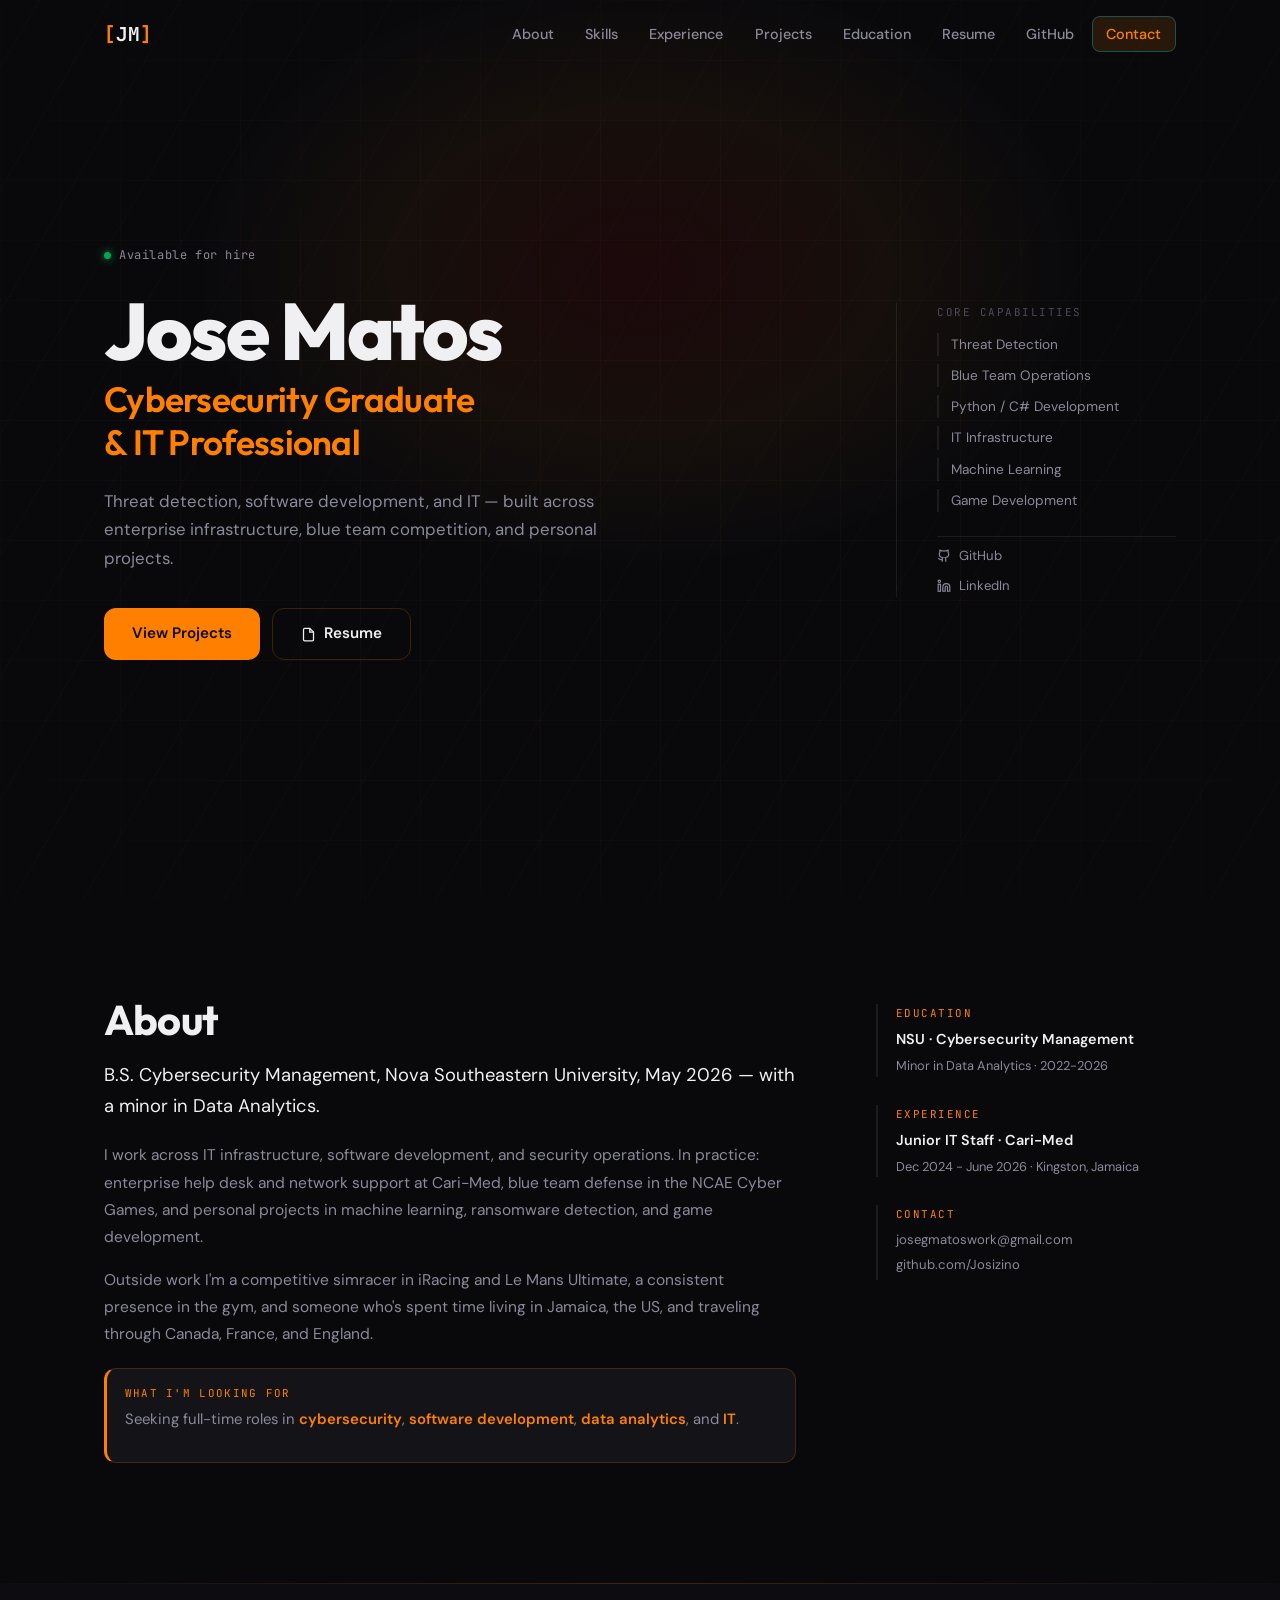
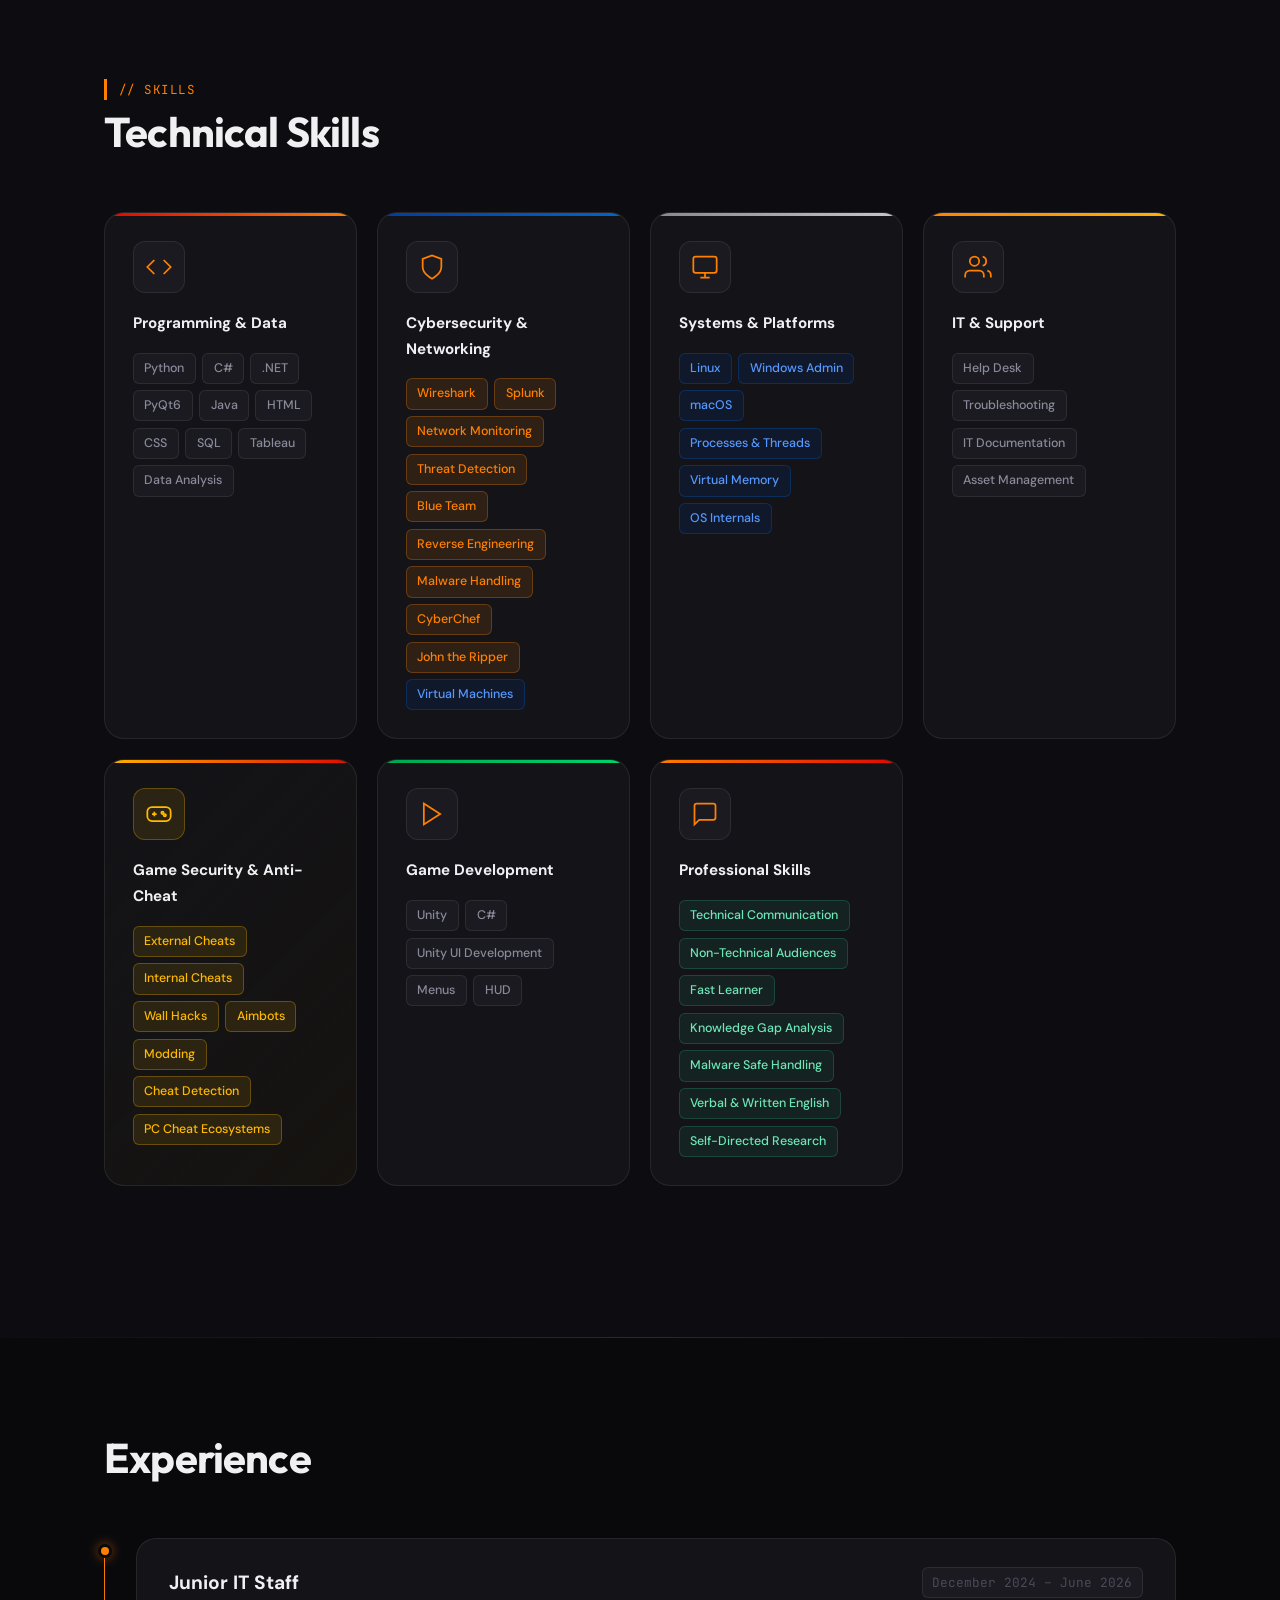
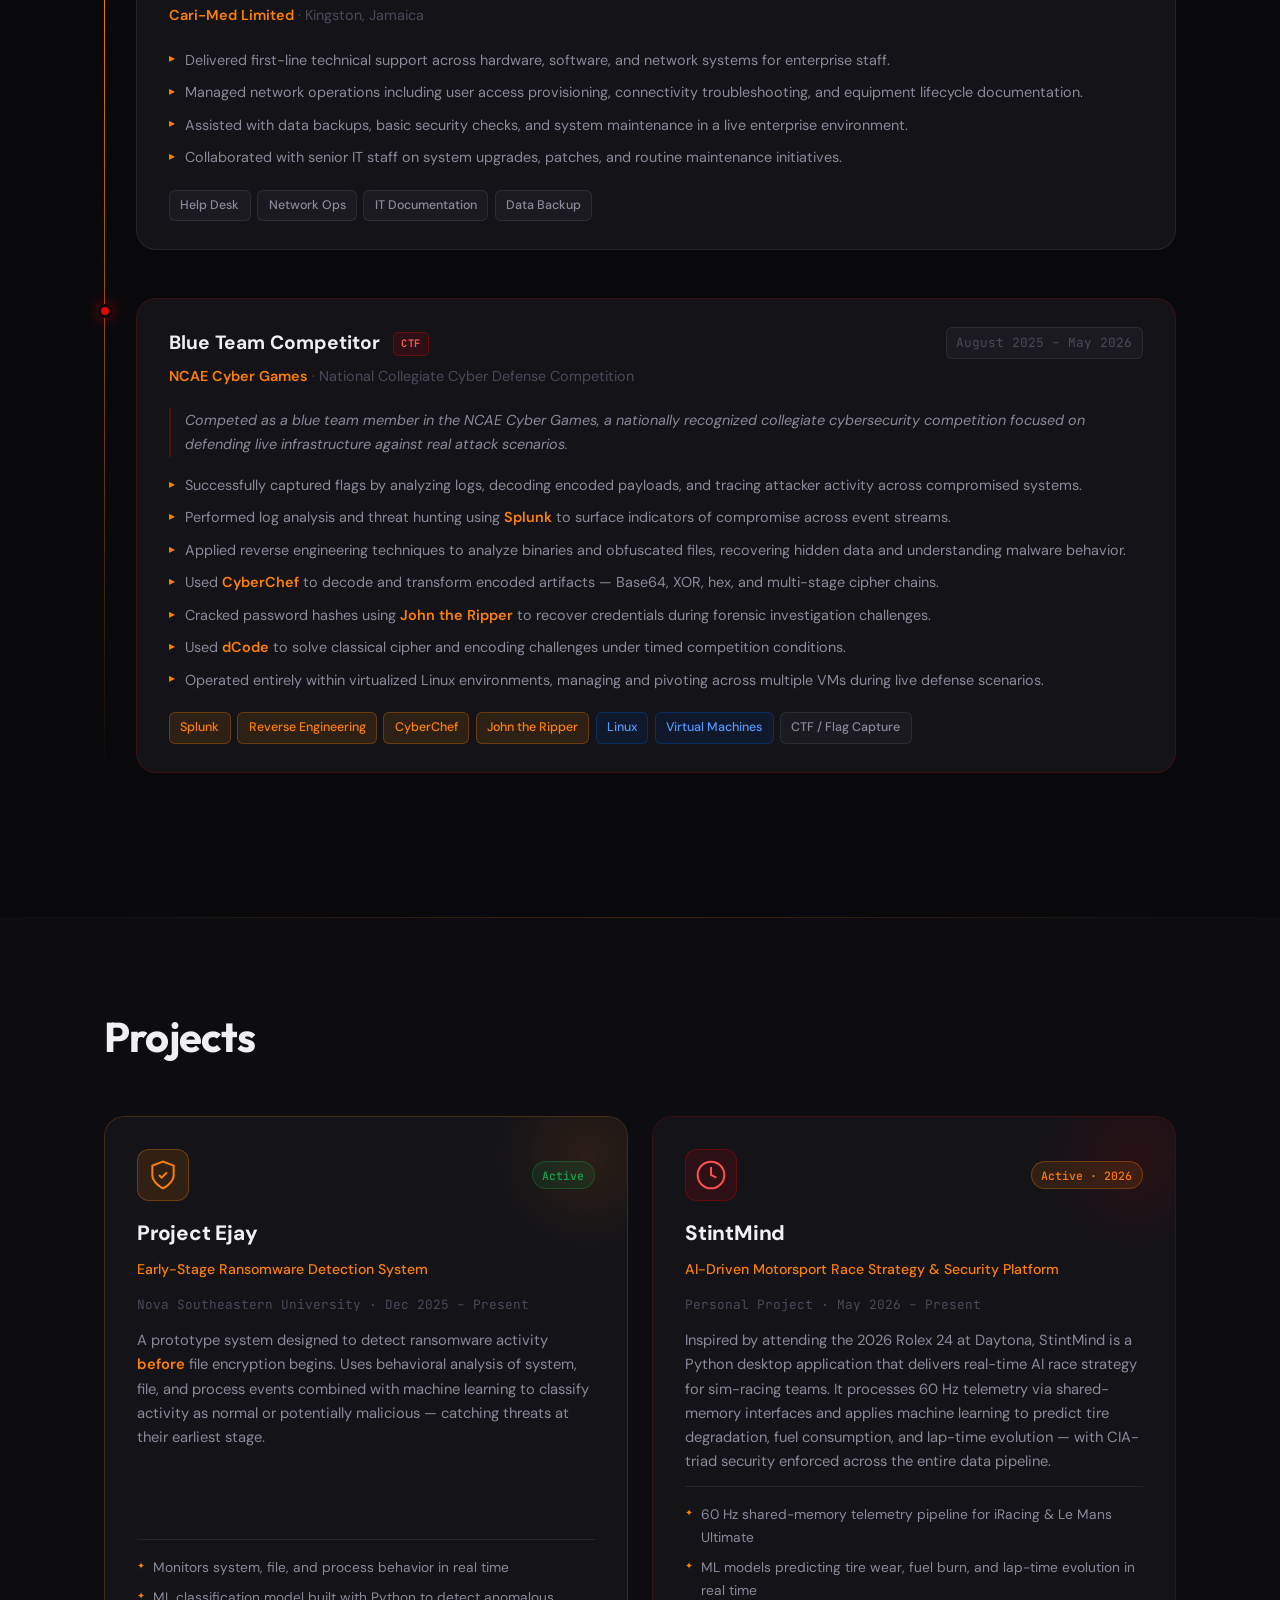
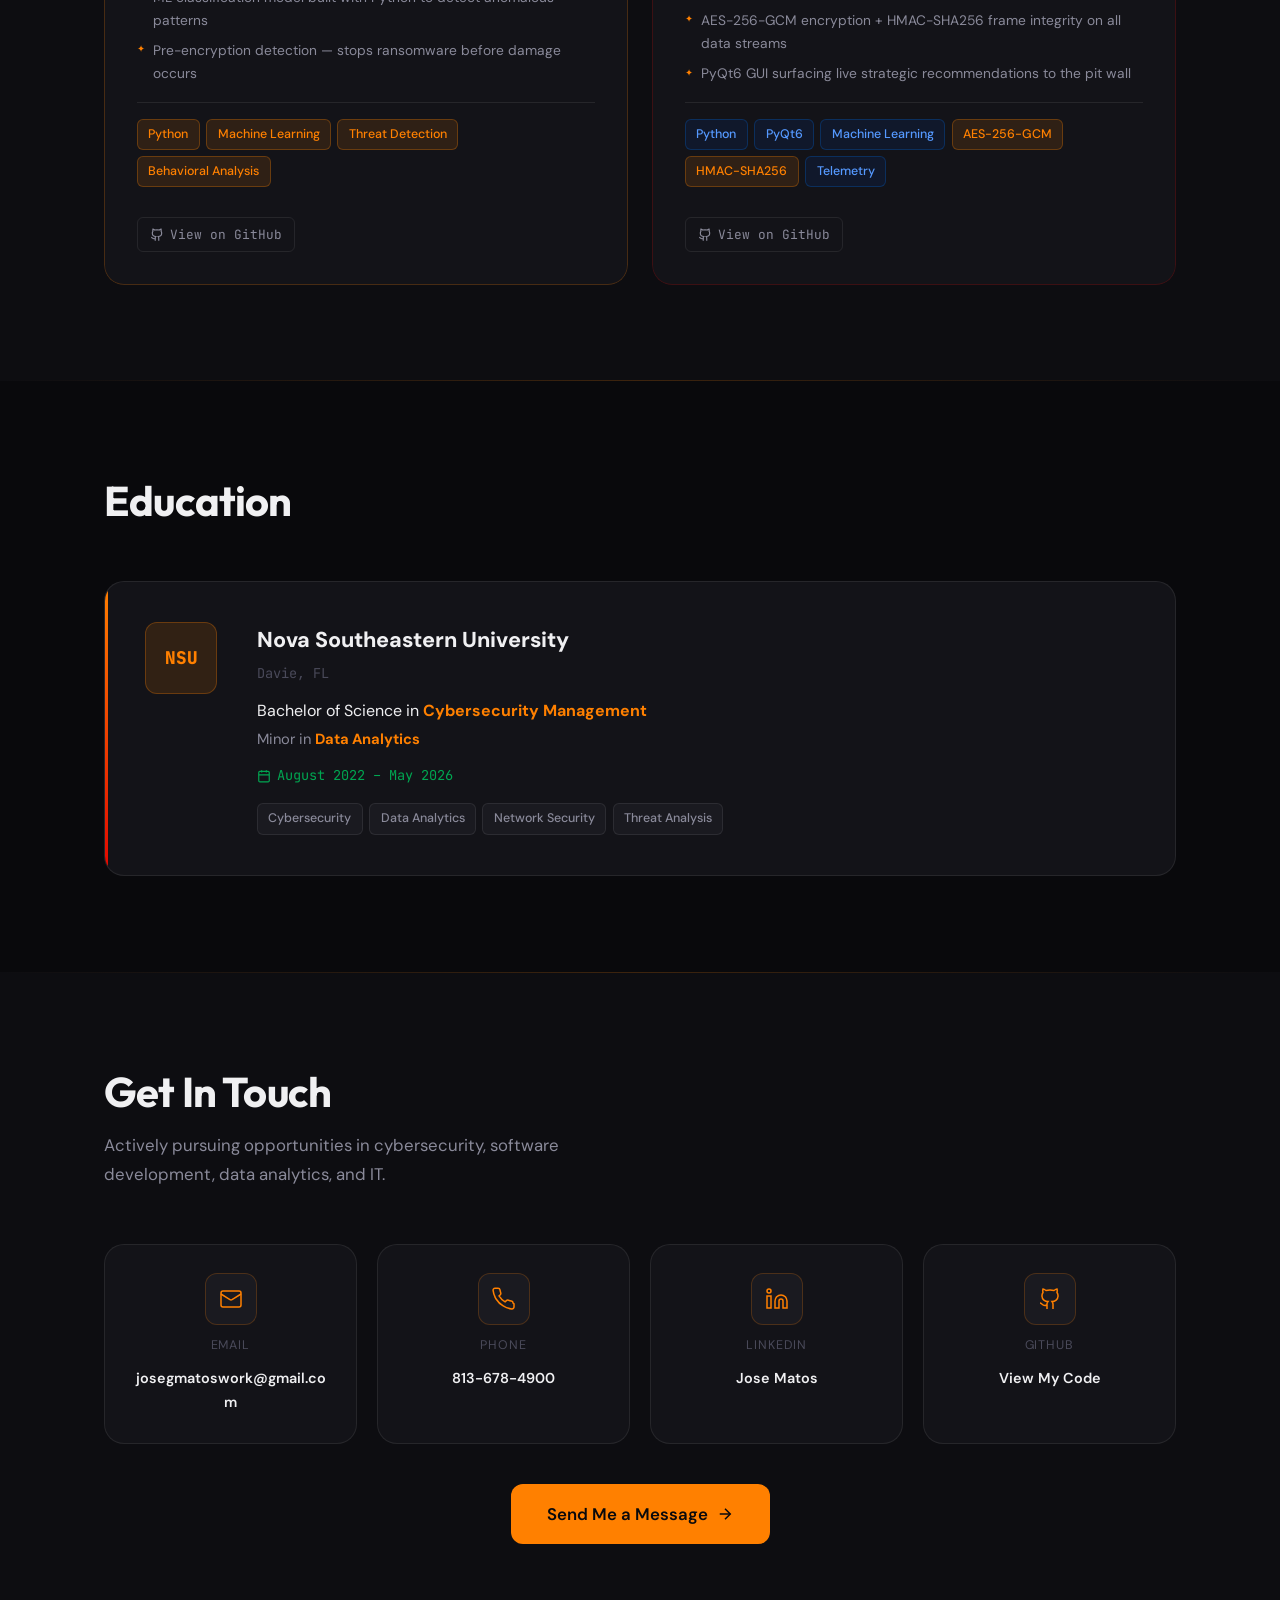
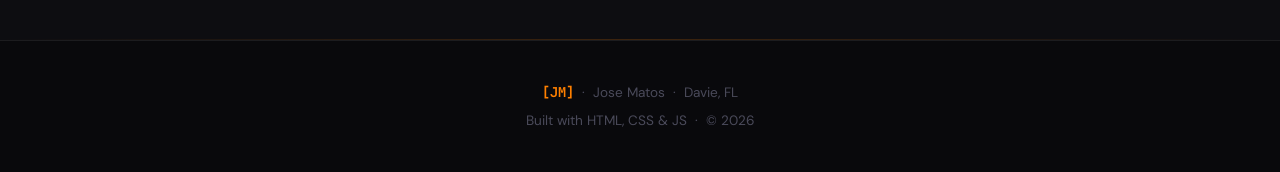
==== commit e281d1ef: "Force CSS/JS cache bust" ====
--- a/index.html
+++ b/index.html
@@ -24,7 +24,7 @@
   <!-- Theme color (browser chrome on mobile) -->
   <meta name="theme-color" content="#080c18" />
 
-  <link rel="stylesheet" href="css/style.css" />
+  <link rel="stylesheet" href="css/style.css?v=3" />
   <link rel="preconnect" href="https://fonts.googleapis.com" />
   <link rel="preconnect" href="https://fonts.gstatic.com" crossorigin />
   <link href="https://fonts.googleapis.com/css2?family=Outfit:wght@400;600;700;800&family=DM+Sans:ital,opsz,wght@0,9..40,400;0,9..40,500;0,9..40,600;1,9..40,400&family=JetBrains+Mono:wght@400;500&display=swap" rel="stylesheet" />
@@ -525,6 +525,6 @@
     </div>
   </footer>
 
-  <script src="js/main.js"></script>
+  <script src="js/main.js?v=3"></script>
 </body>
 </html>
--- a/css/style.css
+++ b/css/style.css
@@ -1829,3 +1829,63 @@
     animation-duration: 0.01ms !important;
   }
 }
+
+/* ── Hero v2 centering fixes ─────────────────────────────── */
+#hero {
+  justify-content: flex-start;
+  padding: 0;
+}
+
+.hero-content {
+  text-align: left;
+  max-width: 680px;
+  padding: 0;
+  padding-top: 0;
+}
+
+.hero-name {
+  font-family: var(--font-display) !important;
+  font-size: clamp(2.8rem, 7vw, 5rem) !important;
+  font-weight: 800 !important;
+  color: var(--text) !important;
+  letter-spacing: -0.03em !important;
+  line-height: 1.05 !important;
+  margin-bottom: 0.3rem !important;
+  text-shadow: none !important;
+}
+
+.hero-role {
+  font-family: var(--font-display) !important;
+  font-size: clamp(1.4rem, 3.5vw, 2.2rem) !important;
+  font-weight: 600 !important;
+  color: var(--cyan) !important;
+  letter-spacing: -0.02em !important;
+  line-height: 1.2 !important;
+  margin-bottom: 1.5rem !important;
+  text-transform: none !important;
+}
+
+.hero-available {
+  text-align: left !important;
+}
+
+.hero-tagline {
+  text-align: left !important;
+  font-size: 1.05rem !important;
+  color: var(--text-muted) !important;
+  max-width: 520px !important;
+  margin-bottom: 2.25rem !important;
+  line-height: 1.7 !important;
+}
+
+.hero-actions {
+  justify-content: flex-start !important;
+  margin-bottom: 0 !important;
+}
+
+/* Hide old hero elements that no longer exist in HTML */
+.hero-eyebrow,
+.hero-scroll-hint,
+.hero-badge-cluster,
+.floating-badge,
+#particleCanvas { display: none !important; }
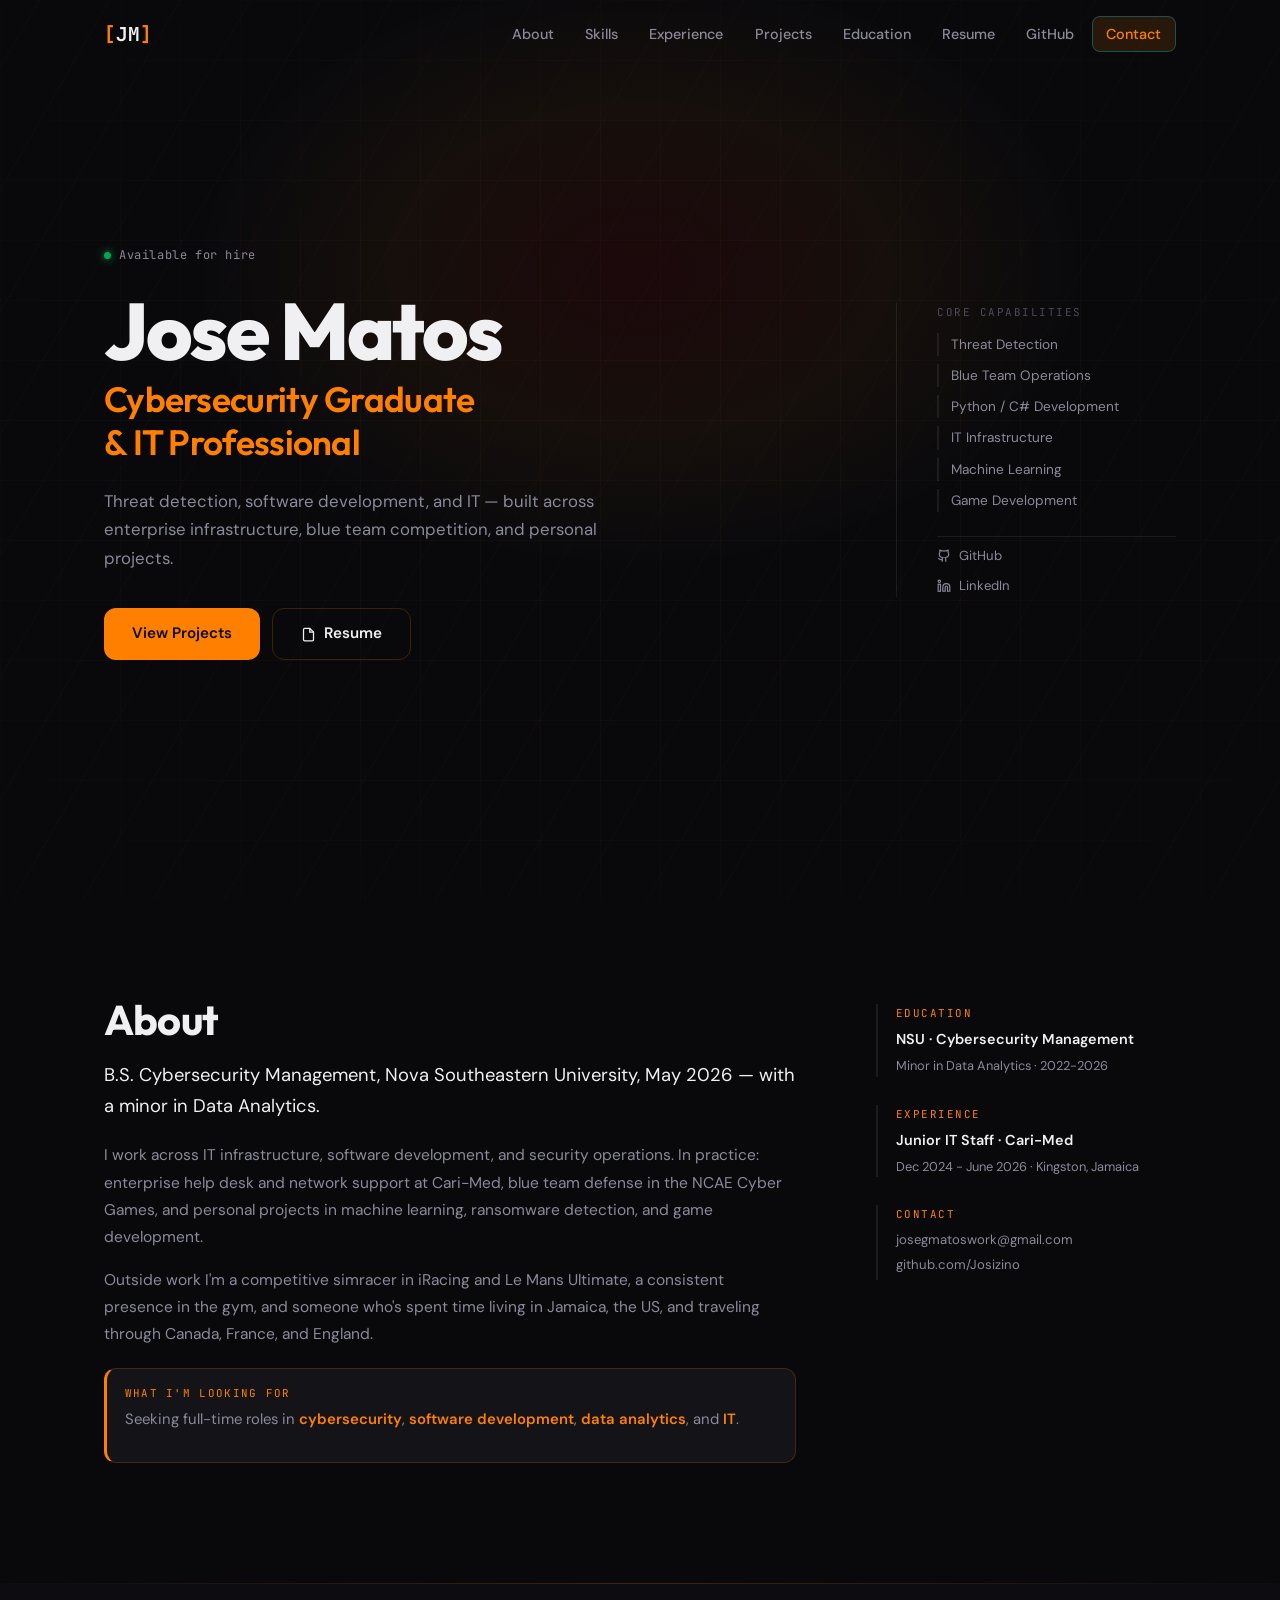
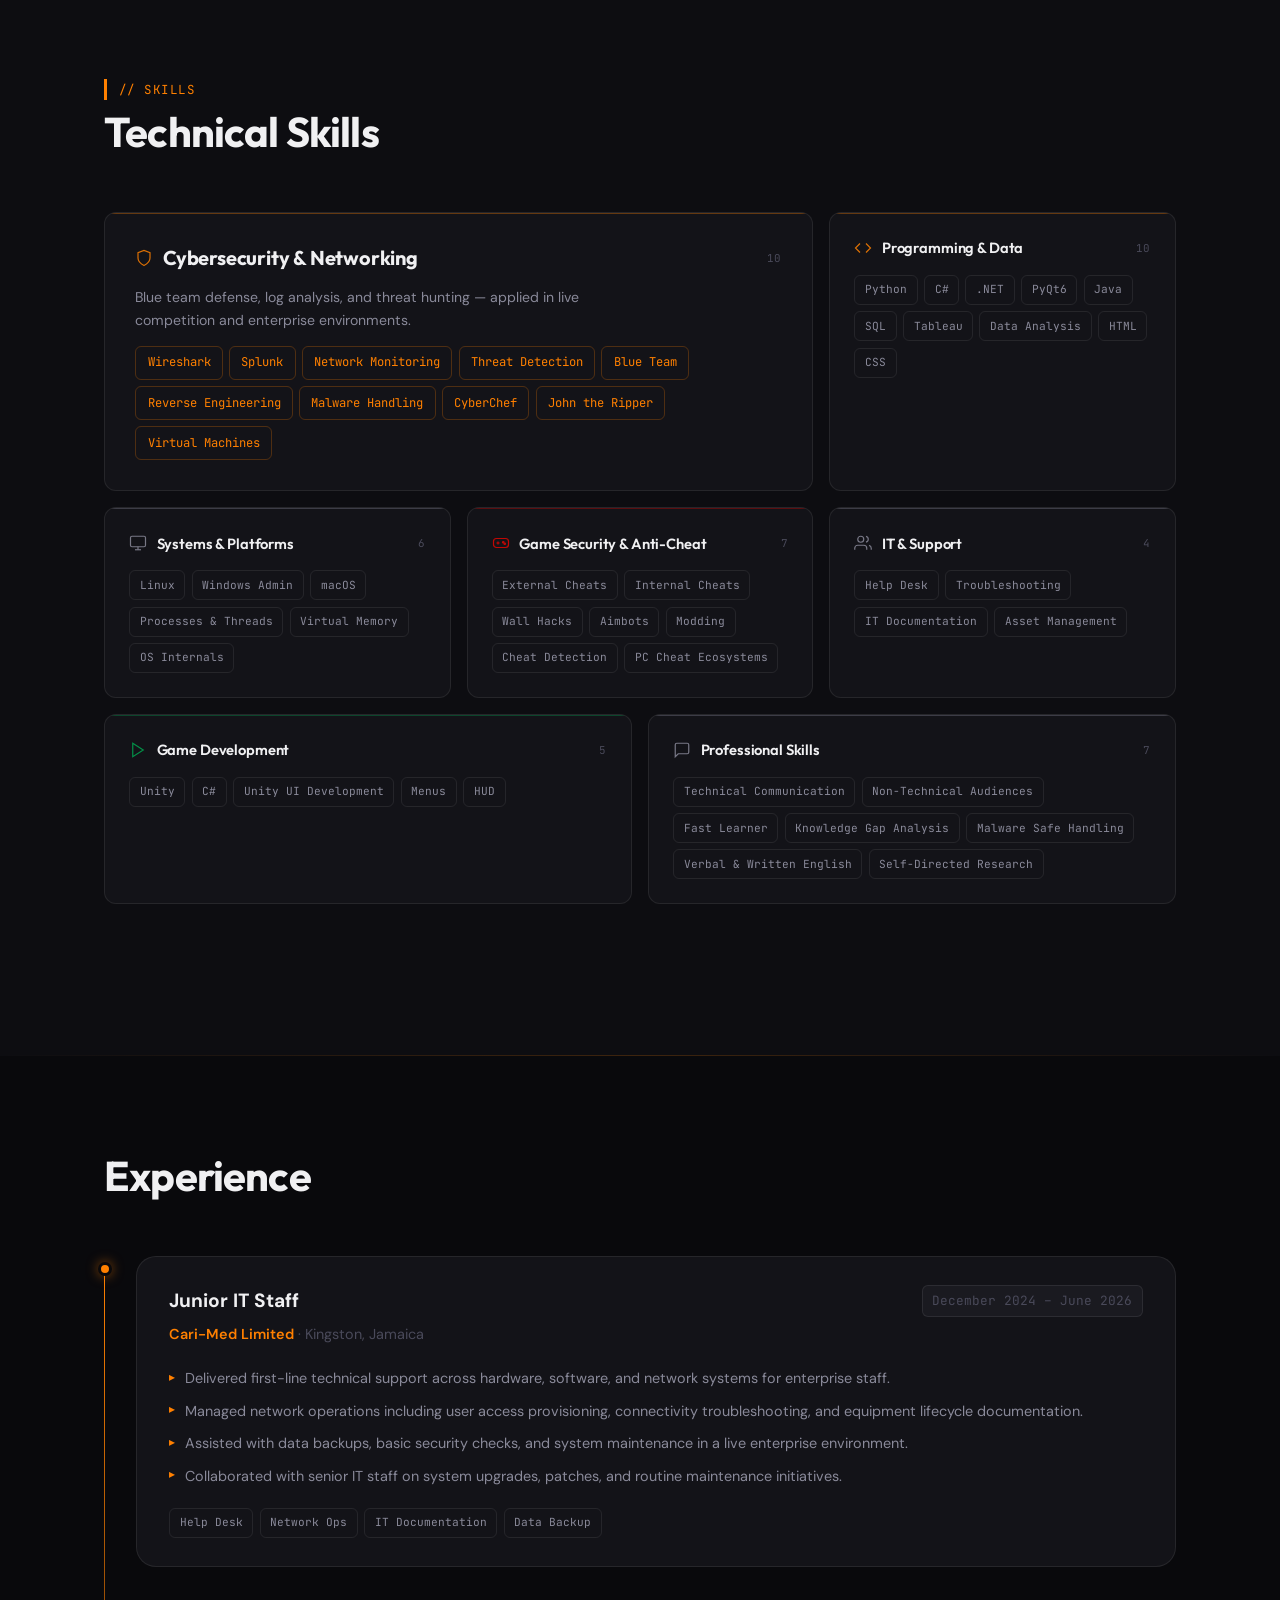
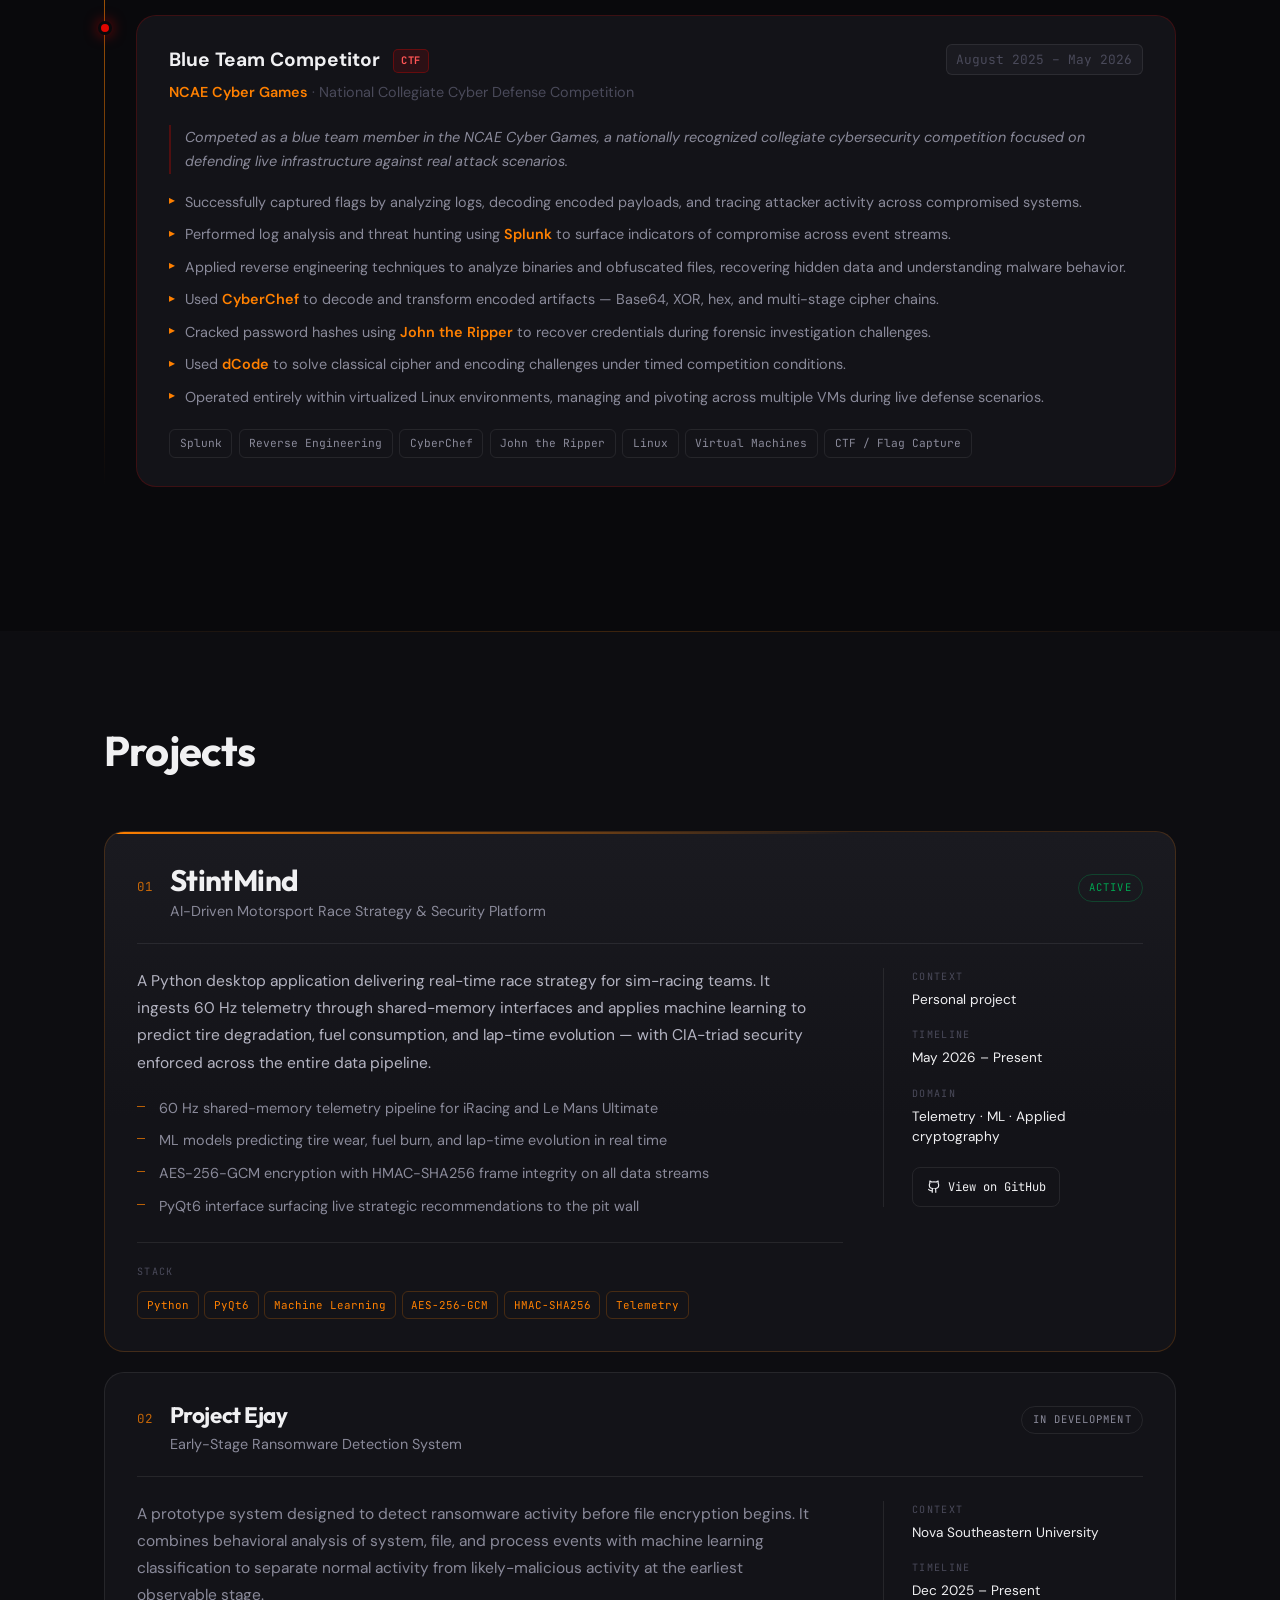
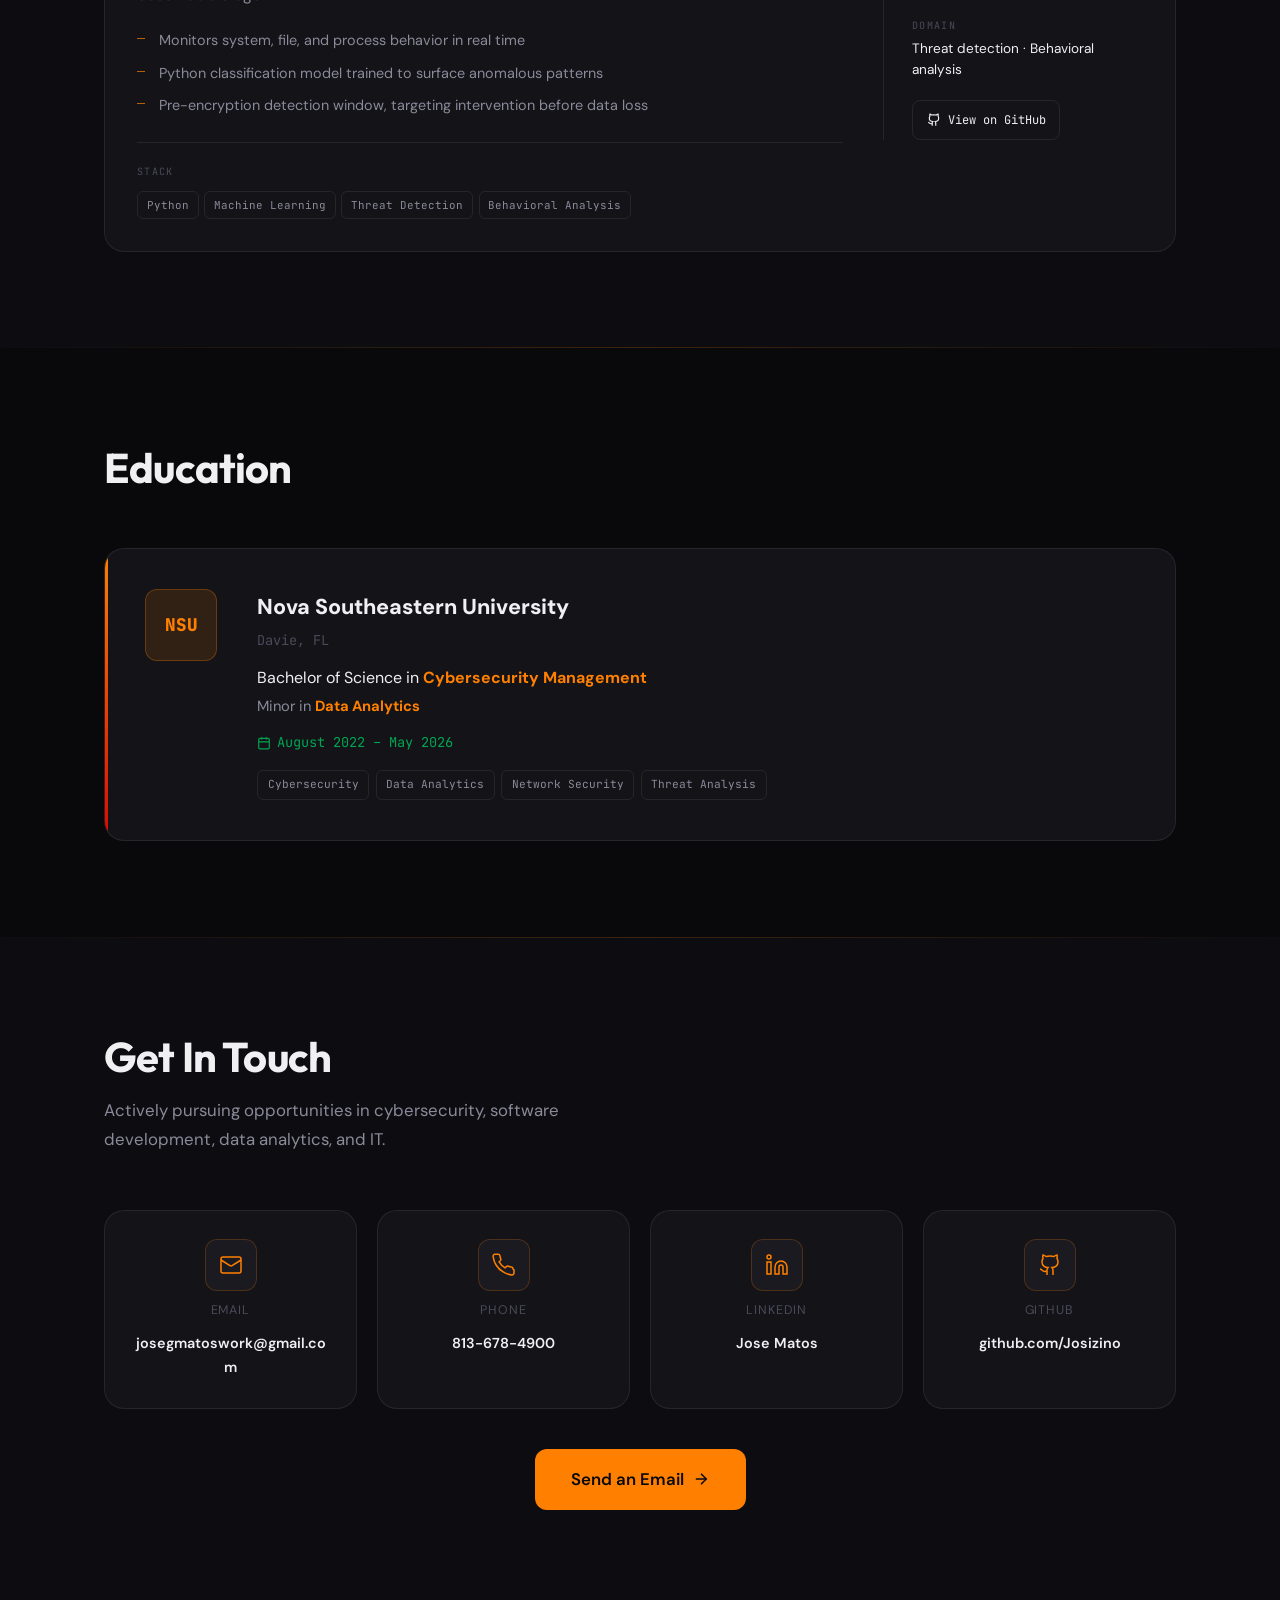
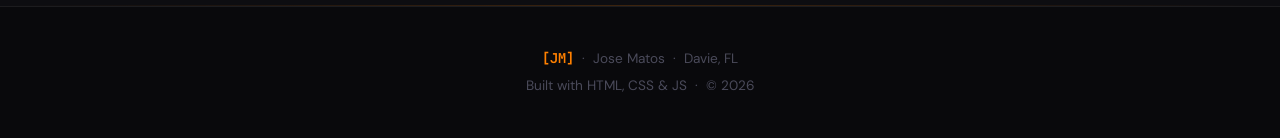
==== commit cb079080: "Redesign skills and projects sections Skills: replace 7 uniform cards with a 6-column bento grid; cy" ====
--- a/index.html
+++ b/index.html
@@ -24,7 +24,7 @@
   <!-- Theme color (browser chrome on mobile) -->
   <meta name="theme-color" content="#080c18" />
 
-  <link rel="stylesheet" href="css/style.css?v=3" />
+  <link rel="stylesheet" href="css/style-v2.css" />
   <link rel="preconnect" href="https://fonts.googleapis.com" />
   <link rel="preconnect" href="https://fonts.gstatic.com" crossorigin />
   <link href="https://fonts.googleapis.com/css2?family=Outfit:wght@400;600;700;800&family=DM+Sans:ital,opsz,wght@0,9..40,400;0,9..40,500;0,9..40,600;1,9..40,400&family=JetBrains+Mono:wght@400;500&display=swap" rel="stylesheet" />
@@ -150,65 +150,88 @@
         <h2 class="section-title">Technical Skills</h2>
       </div>
 
-      <div class="skills-grid">
-        <div class="skill-card reveal">
-          <div class="skill-card-icon">
-            <svg width="28" height="28" viewBox="0 0 24 24" fill="none" stroke="currentColor" stroke-width="1.5" aria-hidden="true"><polyline points="16 18 22 12 16 6"/><polyline points="8 6 2 12 8 18"/></svg>
-          </div>
-          <h3>Programming &amp; Data</h3>
+      <div class="skills-bento">
+
+        <div class="skill-card skill-card-featured reveal" style="--card-accent: var(--cyan);">
+          <div class="skill-card-head">
+            <svg class="skill-glyph" width="18" height="18" viewBox="0 0 24 24" fill="none" stroke="currentColor" stroke-width="1.6" aria-hidden="true"><path d="M12 22s8-4 8-10V5l-8-3-8 3v7c0 6 8 10 8 10z"/></svg>
+            <h3>Cybersecurity &amp; Networking</h3>
+            <span class="skill-count">10</span>
+          </div>
+          <p class="skill-note">Blue team defense, log analysis, and threat hunting — applied in live competition and enterprise environments.</p>
+          <div class="skill-tags">
+            <span class="tag">Wireshark</span>
+            <span class="tag">Splunk</span>
+            <span class="tag">Network Monitoring</span>
+            <span class="tag">Threat Detection</span>
+            <span class="tag">Blue Team</span>
+            <span class="tag">Reverse Engineering</span>
+            <span class="tag">Malware Handling</span>
+            <span class="tag">CyberChef</span>
+            <span class="tag">John the Ripper</span>
+            <span class="tag">Virtual Machines</span>
+          </div>
+        </div>
+
+        <div class="skill-card reveal" style="--card-accent: var(--cyan);">
+          <div class="skill-card-head">
+            <svg class="skill-glyph" width="18" height="18" viewBox="0 0 24 24" fill="none" stroke="currentColor" stroke-width="1.6" aria-hidden="true"><polyline points="16 18 22 12 16 6"/><polyline points="8 6 2 12 8 18"/></svg>
+            <h3>Programming &amp; Data</h3>
+            <span class="skill-count">10</span>
+          </div>
           <div class="skill-tags">
             <span class="tag">Python</span>
             <span class="tag">C#</span>
             <span class="tag">.NET</span>
             <span class="tag">PyQt6</span>
             <span class="tag">Java</span>
-            <span class="tag">HTML</span>
-            <span class="tag">CSS</span>
             <span class="tag">SQL</span>
             <span class="tag">Tableau</span>
             <span class="tag">Data Analysis</span>
+            <span class="tag">HTML</span>
+            <span class="tag">CSS</span>
           </div>
         </div>
 
         <div class="skill-card reveal">
-          <div class="skill-card-icon">
-            <svg width="28" height="28" viewBox="0 0 24 24" fill="none" stroke="currentColor" stroke-width="1.5" aria-hidden="true"><path d="M12 22s8-4 8-10V5l-8-3-8 3v7c0 6 8 10 8 10z"/></svg>
-          </div>
-          <h3>Cybersecurity &amp; Networking</h3>
-          <div class="skill-tags">
-            <span class="tag tag-accent">Wireshark</span>
-            <span class="tag tag-accent">Splunk</span>
-            <span class="tag tag-accent">Network Monitoring</span>
-            <span class="tag tag-accent">Threat Detection</span>
-            <span class="tag tag-accent">Blue Team</span>
-            <span class="tag tag-accent">Reverse Engineering</span>
-            <span class="tag tag-accent">Malware Handling</span>
-            <span class="tag tag-accent">CyberChef</span>
-            <span class="tag tag-accent">John the Ripper</span>
-            <span class="tag tag-purple">Virtual Machines</span>
+          <div class="skill-card-head">
+            <svg class="skill-glyph" width="18" height="18" viewBox="0 0 24 24" fill="none" stroke="currentColor" stroke-width="1.6" aria-hidden="true"><rect x="2" y="3" width="20" height="14" rx="2"/><line x1="8" y1="21" x2="16" y2="21"/><line x1="12" y1="17" x2="12" y2="21"/></svg>
+            <h3>Systems &amp; Platforms</h3>
+            <span class="skill-count">6</span>
+          </div>
+          <div class="skill-tags">
+            <span class="tag">Linux</span>
+            <span class="tag">Windows Admin</span>
+            <span class="tag">macOS</span>
+            <span class="tag">Processes &amp; Threads</span>
+            <span class="tag">Virtual Memory</span>
+            <span class="tag">OS Internals</span>
+          </div>
+        </div>
+
+        <div class="skill-card reveal" style="--card-accent: var(--purple);">
+          <div class="skill-card-head">
+            <svg class="skill-glyph" width="18" height="18" viewBox="0 0 24 24" fill="none" stroke="currentColor" stroke-width="1.6" aria-hidden="true"><line x1="6" y1="12" x2="10" y2="12"/><line x1="8" y1="10" x2="8" y2="14"/><circle cx="15" cy="11" r="1"/><circle cx="17" cy="13" r="1"/><rect x="2" y="6" width="20" height="12" rx="4"/></svg>
+            <h3>Game Security &amp; Anti-Cheat</h3>
+            <span class="skill-count">7</span>
+          </div>
+          <div class="skill-tags">
+            <span class="tag">External Cheats</span>
+            <span class="tag">Internal Cheats</span>
+            <span class="tag">Wall Hacks</span>
+            <span class="tag">Aimbots</span>
+            <span class="tag">Modding</span>
+            <span class="tag">Cheat Detection</span>
+            <span class="tag">PC Cheat Ecosystems</span>
           </div>
         </div>
 
         <div class="skill-card reveal">
-          <div class="skill-card-icon">
-            <svg width="28" height="28" viewBox="0 0 24 24" fill="none" stroke="currentColor" stroke-width="1.5" aria-hidden="true"><rect x="2" y="3" width="20" height="14" rx="2"/><line x1="8" y1="21" x2="16" y2="21"/><line x1="12" y1="17" x2="12" y2="21"/></svg>
-          </div>
-          <h3>Systems &amp; Platforms</h3>
-          <div class="skill-tags">
-            <span class="tag tag-purple">Linux</span>
-            <span class="tag tag-purple">Windows Admin</span>
-            <span class="tag tag-purple">macOS</span>
-            <span class="tag tag-purple">Processes &amp; Threads</span>
-            <span class="tag tag-purple">Virtual Memory</span>
-            <span class="tag tag-purple">OS Internals</span>
-          </div>
-        </div>
-
-        <div class="skill-card reveal">
-          <div class="skill-card-icon">
-            <svg width="28" height="28" viewBox="0 0 24 24" fill="none" stroke="currentColor" stroke-width="1.5" aria-hidden="true"><path d="M17 21v-2a4 4 0 0 0-4-4H5a4 4 0 0 0-4 4v2"/><circle cx="9" cy="7" r="4"/><path d="M23 21v-2a4 4 0 0 0-3-3.87"/><path d="M16 3.13a4 4 0 0 1 0 7.75"/></svg>
-          </div>
-          <h3>IT &amp; Support</h3>
+          <div class="skill-card-head">
+            <svg class="skill-glyph" width="18" height="18" viewBox="0 0 24 24" fill="none" stroke="currentColor" stroke-width="1.6" aria-hidden="true"><path d="M17 21v-2a4 4 0 0 0-4-4H5a4 4 0 0 0-4 4v2"/><circle cx="9" cy="7" r="4"/><path d="M23 21v-2a4 4 0 0 0-3-3.87"/><path d="M16 3.13a4 4 0 0 1 0 7.75"/></svg>
+            <h3>IT &amp; Support</h3>
+            <span class="skill-count">4</span>
+          </div>
           <div class="skill-tags">
             <span class="tag">Help Desk</span>
             <span class="tag">Troubleshooting</span>
@@ -217,27 +240,12 @@
           </div>
         </div>
 
-        <div class="skill-card skill-card-game reveal">
-          <div class="skill-card-icon skill-card-icon-game">
-            <svg width="28" height="28" viewBox="0 0 24 24" fill="none" stroke="currentColor" stroke-width="1.5" aria-hidden="true"><line x1="6" y1="12" x2="10" y2="12"/><line x1="8" y1="10" x2="8" y2="14"/><circle cx="15" cy="11" r="1"/><circle cx="17" cy="13" r="1"/><rect x="2" y="6" width="20" height="12" rx="4"/></svg>
-          </div>
-          <h3>Game Security &amp; Anti-Cheat</h3>
-          <div class="skill-tags">
-            <span class="tag tag-game">External Cheats</span>
-            <span class="tag tag-game">Internal Cheats</span>
-            <span class="tag tag-game">Wall Hacks</span>
-            <span class="tag tag-game">Aimbots</span>
-            <span class="tag tag-game">Modding</span>
-            <span class="tag tag-game">Cheat Detection</span>
-            <span class="tag tag-game">PC Cheat Ecosystems</span>
-          </div>
-        </div>
-
-        <div class="skill-card reveal">
-          <div class="skill-card-icon">
-            <svg width="28" height="28" viewBox="0 0 24 24" fill="none" stroke="currentColor" stroke-width="1.5" aria-hidden="true"><polygon points="5 3 19 12 5 21 5 3"/></svg>
-          </div>
-          <h3>Game Development</h3>
+        <div class="skill-card reveal" style="--card-accent: var(--green);">
+          <div class="skill-card-head">
+            <svg class="skill-glyph" width="18" height="18" viewBox="0 0 24 24" fill="none" stroke="currentColor" stroke-width="1.6" aria-hidden="true"><polygon points="5 3 19 12 5 21 5 3"/></svg>
+            <h3>Game Development</h3>
+            <span class="skill-count">5</span>
+          </div>
           <div class="skill-tags">
             <span class="tag">Unity</span>
             <span class="tag">C#</span>
@@ -248,20 +256,22 @@
         </div>
 
         <div class="skill-card reveal">
-          <div class="skill-card-icon">
-            <svg width="28" height="28" viewBox="0 0 24 24" fill="none" stroke="currentColor" stroke-width="1.5" aria-hidden="true"><path d="M21 15a2 2 0 0 1-2 2H7l-4 4V5a2 2 0 0 1 2-2h14a2 2 0 0 1 2 2z"/></svg>
-          </div>
-          <h3>Professional Skills</h3>
-          <div class="skill-tags">
-            <span class="tag tag-soft">Technical Communication</span>
-            <span class="tag tag-soft">Non-Technical Audiences</span>
-            <span class="tag tag-soft">Fast Learner</span>
-            <span class="tag tag-soft">Knowledge Gap Analysis</span>
-            <span class="tag tag-soft">Malware Safe Handling</span>
-            <span class="tag tag-soft">Verbal &amp; Written English</span>
-            <span class="tag tag-soft">Self-Directed Research</span>
-          </div>
-        </div>
+          <div class="skill-card-head">
+            <svg class="skill-glyph" width="18" height="18" viewBox="0 0 24 24" fill="none" stroke="currentColor" stroke-width="1.6" aria-hidden="true"><path d="M21 15a2 2 0 0 1-2 2H7l-4 4V5a2 2 0 0 1 2-2h14a2 2 0 0 1 2 2z"/></svg>
+            <h3>Professional Skills</h3>
+            <span class="skill-count">7</span>
+          </div>
+          <div class="skill-tags">
+            <span class="tag">Technical Communication</span>
+            <span class="tag">Non-Technical Audiences</span>
+            <span class="tag">Fast Learner</span>
+            <span class="tag">Knowledge Gap Analysis</span>
+            <span class="tag">Malware Safe Handling</span>
+            <span class="tag">Verbal &amp; Written English</span>
+            <span class="tag">Self-Directed Research</span>
+          </div>
+        </div>
+
       </div>
 
     </div>
@@ -332,12 +342,12 @@
               <li>Operated entirely within virtualized Linux environments, managing and pivoting across multiple VMs during live defense scenarios.</li>
             </ul>
             <div class="timeline-tags">
-              <span class="tag tag-accent">Splunk</span>
-              <span class="tag tag-accent">Reverse Engineering</span>
-              <span class="tag tag-accent">CyberChef</span>
-              <span class="tag tag-accent">John the Ripper</span>
-              <span class="tag tag-purple">Linux</span>
-              <span class="tag tag-purple">Virtual Machines</span>
+              <span class="tag">Splunk</span>
+              <span class="tag">Reverse Engineering</span>
+              <span class="tag">CyberChef</span>
+              <span class="tag">John the Ripper</span>
+              <span class="tag">Linux</span>
+              <span class="tag">Virtual Machines</span>
               <span class="tag">CTF / Flag Capture</span>
             </div>
           </div>
@@ -353,79 +363,115 @@
         <h2 class="section-title">Projects</h2>
       </div>
 
-      <div class="projects-grid">
-        <article class="project-card project-card-featured reveal" aria-label="Project Ejay">
-          <div class="project-card-inner">
-            <div class="project-glow" aria-hidden="true"></div>
-            <div class="project-header">
-              <div class="project-icon">
-                <svg width="32" height="32" viewBox="0 0 24 24" fill="none" stroke="currentColor" stroke-width="1.5" aria-hidden="true"><path d="M12 22s8-4 8-10V5l-8-3-8 3v7c0 6 8 10 8 10z"/><path d="m9 12 2 2 4-4"/></svg>
-              </div>
-              <span class="project-badge">Active</span>
-            </div>
-            <h3 class="project-title">Project Ejay</h3>
-            <p class="project-subtitle">Early-Stage Ransomware Detection System</p>
-            <p class="project-org">Nova Southeastern University · Dec 2025 – Present</p>
-            <p class="project-desc">
-              A prototype system designed to detect ransomware activity <em>before</em> file encryption begins. Uses behavioral analysis of system, file, and process events combined with machine learning to classify activity as normal or potentially malicious — catching threats at their earliest stage.
-            </p>
-            <ul class="project-highlights" role="list">
-              <li>Monitors system, file, and process behavior in real time</li>
-              <li>ML classification model built with Python to detect anomalous patterns</li>
-              <li>Pre-encryption detection — stops ransomware before damage occurs</li>
-            </ul>
-            <div class="project-stack">
-              <span class="tag tag-accent">Python</span>
-              <span class="tag tag-accent">Machine Learning</span>
-              <span class="tag tag-accent">Threat Detection</span>
-              <span class="tag tag-accent">Behavioral Analysis</span>
-            </div>
-            <div class="project-links">
-              <a href="https://github.com/Josizino" target="_blank" rel="noopener noreferrer" class="project-link-btn">
+      <div class="projects-stack">
+
+        <article class="case-study case-study-featured reveal" aria-labelledby="proj-stintmind">
+          <header class="case-head">
+            <span class="case-index" aria-hidden="true">01</span>
+            <div class="case-head-text">
+              <h3 class="case-title" id="proj-stintmind">StintMind</h3>
+              <p class="case-subtitle">AI-Driven Motorsport Race Strategy &amp; Security Platform</p>
+            </div>
+            <span class="case-status">Active</span>
+          </header>
+
+          <div class="case-body">
+            <div class="case-narrative">
+              <p class="case-desc">
+                A Python desktop application delivering real-time race strategy for sim-racing teams. It ingests 60&nbsp;Hz telemetry through shared-memory interfaces and applies machine learning to predict tire degradation, fuel consumption, and lap-time evolution — with CIA-triad security enforced across the entire data pipeline.
+              </p>
+              <ul class="case-highlights" role="list">
+                <li>60&nbsp;Hz shared-memory telemetry pipeline for iRacing and Le Mans Ultimate</li>
+                <li>ML models predicting tire wear, fuel burn, and lap-time evolution in real time</li>
+                <li>AES-256-GCM encryption with HMAC-SHA256 frame integrity on all data streams</li>
+                <li>PyQt6 interface surfacing live strategic recommendations to the pit wall</li>
+              </ul>
+              <div class="case-stack">
+                <span class="case-meta-key">Stack</span>
+                <div class="case-stack-tags">
+                  <span class="tag">Python</span>
+                  <span class="tag">PyQt6</span>
+                  <span class="tag">Machine Learning</span>
+                  <span class="tag">AES-256-GCM</span>
+                  <span class="tag">HMAC-SHA256</span>
+                  <span class="tag">Telemetry</span>
+                </div>
+              </div>
+            </div>
+
+            <aside class="case-meta">
+              <div class="case-meta-row">
+                <span class="case-meta-key">Context</span>
+                <span class="case-meta-val">Personal project</span>
+              </div>
+              <div class="case-meta-row">
+                <span class="case-meta-key">Timeline</span>
+                <span class="case-meta-val">May 2026 – Present</span>
+              </div>
+              <div class="case-meta-row">
+                <span class="case-meta-key">Domain</span>
+                <span class="case-meta-val">Telemetry · ML · Applied cryptography</span>
+              </div>
+              <a href="https://github.com/Josizino" target="_blank" rel="noopener noreferrer" class="case-link">
                 <svg width="14" height="14" viewBox="0 0 24 24" fill="none" stroke="currentColor" stroke-width="2" aria-hidden="true"><path d="M15 22v-4a4.8 4.8 0 0 0-1-3.5c3 0 6-2 6-5.5.08-1.25-.27-2.48-1-3.5.28-1.15.28-2.35 0-3.5 0 0-1 0-3 1.5-2.64-.5-5.36-.5-8 0C6 2 5 2 5 2c-.3 1.15-.3 2.35 0 3.5A5.403 5.403 0 0 0 4 9c0 3.5 3 5.5 6 5.5-.39.49-.68 1.05-.85 1.65-.17.6-.22 1.23-.15 1.85v4"/><path d="M9 18c-4.51 2-5-2-7-2"/></svg>
                 View on GitHub
               </a>
-            </div>
+            </aside>
           </div>
         </article>
 
-        <article class="project-card project-card-featured reveal" aria-label="StintMind">
-          <div class="project-card-inner">
-            <div class="project-glow project-glow-purple" aria-hidden="true"></div>
-            <div class="project-header">
-              <div class="project-icon project-icon-purple">
-                <svg width="32" height="32" viewBox="0 0 24 24" fill="none" stroke="currentColor" stroke-width="1.5" aria-hidden="true"><circle cx="12" cy="12" r="10"/><polyline points="12 6 12 12 16 14"/></svg>
-              </div>
-              <span class="project-badge project-badge-purple">Active · 2026</span>
-            </div>
-            <h3 class="project-title">StintMind</h3>
-            <p class="project-subtitle">AI-Driven Motorsport Race Strategy &amp; Security Platform</p>
-            <p class="project-org">Personal Project · May 2026 – Present</p>
-            <p class="project-desc">
-              Inspired by attending the 2026 Rolex 24 at Daytona, StintMind is a Python desktop application that delivers real-time AI race strategy for sim-racing teams. It processes 60 Hz telemetry via shared-memory interfaces and applies machine learning to predict tire degradation, fuel consumption, and lap-time evolution — with CIA-triad security enforced across the entire data pipeline.
-            </p>
-            <ul class="project-highlights" role="list">
-              <li>60 Hz shared-memory telemetry pipeline for iRacing &amp; Le Mans Ultimate</li>
-              <li>ML models predicting tire wear, fuel burn, and lap-time evolution in real time</li>
-              <li>AES-256-GCM encryption + HMAC-SHA256 frame integrity on all data streams</li>
-              <li>PyQt6 GUI surfacing live strategic recommendations to the pit wall</li>
-            </ul>
-            <div class="project-stack">
-              <span class="tag tag-purple">Python</span>
-              <span class="tag tag-purple">PyQt6</span>
-              <span class="tag tag-purple">Machine Learning</span>
-              <span class="tag tag-accent">AES-256-GCM</span>
-              <span class="tag tag-accent">HMAC-SHA256</span>
-              <span class="tag tag-purple">Telemetry</span>
-            </div>
-            <div class="project-links">
-              <a href="https://github.com/Josizino" target="_blank" rel="noopener noreferrer" class="project-link-btn">
+        <article class="case-study reveal" aria-labelledby="proj-ejay">
+          <header class="case-head">
+            <span class="case-index" aria-hidden="true">02</span>
+            <div class="case-head-text">
+              <h3 class="case-title" id="proj-ejay">Project Ejay</h3>
+              <p class="case-subtitle">Early-Stage Ransomware Detection System</p>
+            </div>
+            <span class="case-status">In development</span>
+          </header>
+
+          <div class="case-body">
+            <div class="case-narrative">
+              <p class="case-desc">
+                A prototype system designed to detect ransomware activity before file encryption begins. It combines behavioral analysis of system, file, and process events with machine learning classification to separate normal activity from likely-malicious activity at the earliest observable stage.
+              </p>
+              <ul class="case-highlights" role="list">
+                <li>Monitors system, file, and process behavior in real time</li>
+                <li>Python classification model trained to surface anomalous patterns</li>
+                <li>Pre-encryption detection window, targeting intervention before data loss</li>
+              </ul>
+              <div class="case-stack">
+                <span class="case-meta-key">Stack</span>
+                <div class="case-stack-tags">
+                  <span class="tag">Python</span>
+                  <span class="tag">Machine Learning</span>
+                  <span class="tag">Threat Detection</span>
+                  <span class="tag">Behavioral Analysis</span>
+                </div>
+              </div>
+            </div>
+
+            <aside class="case-meta">
+              <div class="case-meta-row">
+                <span class="case-meta-key">Context</span>
+                <span class="case-meta-val">Nova Southeastern University</span>
+              </div>
+              <div class="case-meta-row">
+                <span class="case-meta-key">Timeline</span>
+                <span class="case-meta-val">Dec 2025 – Present</span>
+              </div>
+              <div class="case-meta-row">
+                <span class="case-meta-key">Domain</span>
+                <span class="case-meta-val">Threat detection · Behavioral analysis</span>
+              </div>
+              <a href="https://github.com/Josizino" target="_blank" rel="noopener noreferrer" class="case-link">
                 <svg width="14" height="14" viewBox="0 0 24 24" fill="none" stroke="currentColor" stroke-width="2" aria-hidden="true"><path d="M15 22v-4a4.8 4.8 0 0 0-1-3.5c3 0 6-2 6-5.5.08-1.25-.27-2.48-1-3.5.28-1.15.28-2.35 0-3.5 0 0-1 0-3 1.5-2.64-.5-5.36-.5-8 0C6 2 5 2 5 2c-.3 1.15-.3 2.35 0 3.5A5.403 5.403 0 0 0 4 9c0 3.5 3 5.5 6 5.5-.39.49-.68 1.05-.85 1.65-.17.6-.22 1.23-.15 1.85v4"/><path d="M9 18c-4.51 2-5-2-7-2"/></svg>
                 View on GitHub
               </a>
-            </div>
+            </aside>
           </div>
         </article>
+
       </div>
     </div>
   </section>
@@ -499,13 +545,13 @@
             <svg width="24" height="24" viewBox="0 0 24 24" fill="none" stroke="currentColor" stroke-width="1.5" aria-hidden="true"><path d="M15 22v-4a4.8 4.8 0 0 0-1-3.5c3 0 6-2 6-5.5.08-1.25-.27-2.48-1-3.5.28-1.15.28-2.35 0-3.5 0 0-1 0-3 1.5-2.64-.5-5.36-.5-8 0C6 2 5 2 5 2c-.3 1.15-.3 2.35 0 3.5A5.403 5.403 0 0 0 4 9c0 3.5 3 5.5 6 5.5-.39.49-.68 1.05-.85 1.65-.17.6-.22 1.23-.15 1.85v4"/><path d="M9 18c-4.51 2-5-2-7-2"/></svg>
           </div>
           <span class="contact-label">GitHub</span>
-          <span class="contact-value">View My Code</span>
+          <span class="contact-value">github.com/Josizino</span>
         </a>
       </div>
 
       <div class="contact-cta reveal">
         <a href="mailto:josegmatoswork@gmail.com" class="btn btn-primary btn-large">
-          Send Me a Message
+          Send an Email
           <svg width="18" height="18" viewBox="0 0 24 24" fill="none" stroke="currentColor" stroke-width="2" aria-hidden="true"><line x1="5" y1="12" x2="19" y2="12"/><polyline points="12 5 19 12 12 19"/></svg>
         </a>
       </div>
--- a/css/style-v2.css
+++ b/css/style-v2.css
@@ -0,0 +1,1913 @@
+/* ── Reset & Base ─────────────────────────────────────────── */
+*, *::before, *::after { box-sizing: border-box; margin: 0; padding: 0; }
+
+:root {
+  --bg:          #09090C;
+  --bg-alt:      #0D0D11;
+  --bg-card:     #131318;
+  --bg-card-2:   #1A1A20;
+  --border:      rgba(255, 128, 0, 0.2);
+  --border-soft: rgba(255, 255, 255, 0.08);
+
+  /* Primary — Racing Orange (McLaren / IndyCar) */
+  --cyan:        #FF8000;
+  --cyan-dim:    rgba(255, 128, 0, 0.13);
+  --cyan-glow:   rgba(255, 128, 0, 0.5);
+
+  /* Secondary — F1 / NASCAR Red */
+  --purple:      #E10600;
+  --purple-dim:  rgba(225, 6, 0, 0.14);
+
+  /* Active / Current — IMSA Racing Green */
+  --green:       #00A651;
+
+  --text:        #F0F0F2;
+  --text-muted:  #8A8A9A;
+  --text-dim:    #4A4A5A;
+
+  --font-sans:    'DM Sans', system-ui, sans-serif;
+  --font-display: 'Outfit', system-ui, sans-serif;
+  --font-mono:    'JetBrains Mono', 'Fira Code', monospace;
+
+  --radius:      12px;
+  --radius-lg:   20px;
+  --transition:  0.3s cubic-bezier(0.4, 0, 0.2, 1);
+}
+
+html { scroll-behavior: smooth; font-size: 16px; }
+
+body {
+  font-family: var(--font-sans);
+  background: var(--bg);
+  color: var(--text);
+  line-height: 1.7;
+  overflow-x: hidden;
+}
+
+::selection { background: var(--cyan-dim); color: var(--cyan); }
+
+a { color: inherit; text-decoration: none; }
+
+ul { list-style: none; }
+
+/* ── Scrollbar ────────────────────────────────────────────── */
+::-webkit-scrollbar { width: 6px; }
+::-webkit-scrollbar-track { background: var(--bg); }
+::-webkit-scrollbar-thumb { background: var(--border); border-radius: 3px; }
+::-webkit-scrollbar-thumb:hover { background: var(--cyan-dim); }
+
+/* ── Typography helpers ───────────────────────────────────── */
+.section-label {
+  font-family: var(--font-mono);
+  font-size: 0.78rem;
+  color: var(--cyan);
+  letter-spacing: 0.12em;
+  text-transform: uppercase;
+  display: block;
+  margin-bottom: 0.5rem;
+}
+
+.section-title {
+  font-family: var(--font-display);
+  font-size: clamp(1.8rem, 4vw, 2.6rem);
+  font-weight: 700;
+  line-height: 1.15;
+  letter-spacing: -0.02em;
+  margin-bottom: 1rem;
+}
+
+.section-desc {
+  color: var(--text-muted);
+  font-size: 1.05rem;
+  max-width: 540px;
+}
+
+.section-header {
+  margin-bottom: 3.5rem;
+}
+
+/* ── Layout ───────────────────────────────────────────────── */
+.container {
+  max-width: 1120px;
+  margin: 0 auto;
+  padding: 0 1.5rem;
+}
+
+.section {
+  padding: 6rem 0;
+}
+
+.section-alt {
+  background: var(--bg-alt);
+  position: relative;
+}
+
+.section-alt::before,
+.section-alt::after {
+  content: '';
+  position: absolute;
+  left: 0; right: 0;
+  height: 1px;
+  background: linear-gradient(90deg, transparent, var(--border), transparent);
+}
+.section-alt::before { top: 0; }
+.section-alt::after  { bottom: 0; }
+
+/* ── Buttons ──────────────────────────────────────────────── */
+.btn {
+  display: inline-flex;
+  align-items: center;
+  gap: 0.5rem;
+  padding: 0.75rem 1.75rem;
+  border-radius: var(--radius);
+  font-weight: 600;
+  font-size: 0.95rem;
+  transition: var(--transition);
+  cursor: pointer;
+  border: none;
+  white-space: nowrap;
+}
+
+.btn-primary {
+  background: var(--cyan);
+  color: #080c18;
+}
+.btn-primary:hover {
+  background: #fff;
+  box-shadow: 0 0 32px var(--cyan-glow);
+  transform: translateY(-2px);
+}
+
+.btn-ghost {
+  background: transparent;
+  color: var(--text);
+  border: 1px solid var(--border);
+}
+.btn-ghost:hover {
+  border-color: var(--cyan);
+  color: var(--cyan);
+  transform: translateY(-2px);
+}
+
+.btn-large {
+  padding: 1rem 2.25rem;
+  font-size: 1.05rem;
+}
+
+/* ── Tags ─────────────────────────────────────────────────── */
+.tag {
+  display: inline-block;
+  padding: 0.26rem 0.6rem;
+  background: transparent;
+  border: 1px solid var(--border-soft);
+  border-radius: 6px;
+  font-family: var(--font-mono);
+  font-size: 0.7rem;
+  color: var(--text-muted);
+  transition: border-color var(--transition), color var(--transition);
+}
+
+.tag:hover { border-color: var(--border); color: var(--text); }
+
+/* ── Reveal animations ────────────────────────────────────── */
+.reveal {
+  opacity: 0;
+  transform: translateY(32px);
+  transition: opacity 0.7s ease, transform 0.7s ease;
+}
+
+.reveal.reveal-right {
+  transform: translateX(32px);
+}
+
+.reveal.visible {
+  opacity: 1;
+  transform: none;
+}
+
+/* ── NAV ──────────────────────────────────────────────────── */
+#navbar {
+  position: fixed;
+  top: 0; left: 0; right: 0;
+  z-index: 100;
+  padding: 1.1rem 0;
+  transition: background var(--transition), box-shadow var(--transition), padding var(--transition);
+}
+
+#navbar.scrolled {
+  background: rgba(8, 12, 24, 0.92);
+  backdrop-filter: blur(16px);
+  -webkit-backdrop-filter: blur(16px);
+  box-shadow: 0 1px 0 var(--border);
+  padding: 0.75rem 0;
+}
+
+.nav-inner {
+  max-width: 1120px;
+  margin: 0 auto;
+  padding: 0 1.5rem;
+  display: flex;
+  align-items: center;
+  justify-content: space-between;
+}
+
+.nav-logo {
+  font-family: var(--font-mono);
+  font-weight: 700;
+  font-size: 1.2rem;
+  color: var(--text);
+  transition: color var(--transition);
+}
+.nav-logo:hover { color: var(--cyan); }
+.logo-bracket { color: var(--cyan); }
+
+.nav-links {
+  display: flex;
+  align-items: center;
+  gap: 0.25rem;
+}
+
+.nav-links a {
+  padding: 0.5rem 0.85rem;
+  font-size: 0.9rem;
+  font-weight: 500;
+  color: var(--text-muted);
+  border-radius: 8px;
+  transition: var(--transition);
+}
+.nav-links a:hover { color: var(--text); background: var(--bg-card); }
+
+.nav-cta {
+  background: var(--cyan-dim) !important;
+  color: var(--cyan) !important;
+  border: 1px solid rgba(0, 212, 255, 0.3);
+}
+.nav-cta:hover {
+  background: var(--cyan) !important;
+  color: #080c18 !important;
+}
+
+.nav-toggle {
+  display: none;
+  flex-direction: column;
+  gap: 5px;
+  background: none;
+  border: none;
+  cursor: pointer;
+  padding: 4px;
+}
+.nav-toggle span {
+  display: block;
+  width: 24px;
+  height: 2px;
+  background: var(--text);
+  border-radius: 2px;
+  transition: var(--transition);
+}
+
+/* ── HERO ─────────────────────────────────────────────────── */
+#hero {
+  position: relative;
+  min-height: 100dvh;
+  display: flex;
+  align-items: center;
+  justify-content: flex-start;
+  overflow: hidden;
+  padding: 0;
+}
+
+#particleCanvas {
+  position: absolute;
+  inset: 0;
+  width: 100%;
+  height: 100%;
+}
+
+/* radial gradient spotlight */
+#hero::after {
+  content: '';
+  position: absolute;
+  top: 30%;
+  left: 50%;
+  transform: translate(-50%, -50%);
+  width: 900px;
+  height: 600px;
+  background: radial-gradient(ellipse at center,
+    rgba(0, 212, 255, 0.06) 0%,
+    rgba(124, 58, 237, 0.04) 40%,
+    transparent 70%
+  );
+  pointer-events: none;
+}
+
+.hero-content {
+  position: relative;
+  z-index: 2;
+  text-align: left;
+  max-width: 680px;
+}
+
+.hero-eyebrow {
+  font-family: var(--font-mono);
+  font-size: 0.9rem;
+  color: var(--cyan);
+  margin-bottom: 1.25rem;
+  display: flex;
+  align-items: center;
+  justify-content: center;
+  gap: 0.5rem;
+  min-height: 1.4em;
+}
+
+.terminal-cursor {
+  display: inline-block;
+  width: 10px;
+  height: 1.1em;
+  background: var(--cyan);
+  animation: blink 1s step-end infinite;
+  vertical-align: text-bottom;
+  border-radius: 1px;
+}
+@keyframes blink { 0%, 100% { opacity: 1; } 50% { opacity: 0; } }
+
+.hero-name {
+  font-size: clamp(3.2rem, 9vw, 7rem);
+  font-weight: 900;
+  line-height: 1;
+  letter-spacing: -0.04em;
+  margin-bottom: 1.25rem;
+}
+
+.name-first {
+  color: var(--text);
+}
+.name-last {
+  color: var(--cyan);
+  display: block;
+}
+
+.hero-tagline {
+  font-size: clamp(1.1rem, 2.5vw, 1.35rem);
+  color: var(--text-muted);
+  margin-bottom: 2.5rem;
+  line-height: 1.6;
+}
+
+.hero-sub {
+  font-family: var(--font-mono);
+  font-size: 0.9em;
+  color: var(--green);
+  opacity: 0.85;
+}
+
+.hero-actions {
+  display: flex;
+  gap: 1rem;
+  justify-content: center;
+  flex-wrap: wrap;
+}
+
+.hero-scroll-hint {
+  position: absolute;
+  bottom: -3.5rem;
+  left: 50%;
+  transform: translateX(-50%);
+  display: flex;
+  flex-direction: column;
+  align-items: center;
+  gap: 0.4rem;
+  font-family: var(--font-mono);
+  font-size: 0.7rem;
+  color: var(--text-dim);
+  letter-spacing: 0.1em;
+}
+
+.scroll-line {
+  width: 1px;
+  height: 40px;
+  background: linear-gradient(to bottom, var(--cyan), transparent);
+  animation: scrollPulse 2s ease-in-out infinite;
+}
+@keyframes scrollPulse {
+  0%, 100% { opacity: 0.3; transform: scaleY(1); }
+  50%       { opacity: 1;   transform: scaleY(0.7); }
+}
+
+/* Floating badges */
+.hero-badge-cluster {
+  position: absolute;
+  inset: 0;
+  pointer-events: none;
+  z-index: 1;
+}
+
+.floating-badge {
+  position: absolute;
+  font-family: var(--font-mono);
+  font-size: 0.75rem;
+  font-weight: 500;
+  padding: 0.3rem 0.7rem;
+  background: var(--bg-card);
+  border: 1px solid var(--border);
+  border-radius: 6px;
+  color: var(--text-muted);
+  animation: floatBadge 6s ease-in-out infinite;
+  opacity: 0.7;
+}
+
+.badge-1 { top: 22%; left: 8%;  animation-delay: 0s;   animation-duration: 7s; }
+.badge-2 { top: 35%; right: 7%; animation-delay: 1.5s; animation-duration: 8s; }
+.badge-3 { bottom: 30%; left: 5%; animation-delay: 3s; animation-duration: 6.5s; }
+.badge-4 { bottom: 25%; right: 9%; animation-delay: 0.8s; animation-duration: 7.5s; }
+
+@keyframes floatBadge {
+  0%, 100% { transform: translateY(0); }
+  50%       { transform: translateY(-10px); }
+}
+
+/* ── ABOUT ────────────────────────────────────────────────── */
+.about-grid {
+  display: grid;
+  grid-template-columns: 1fr 340px;
+  gap: 4rem;
+  align-items: center;
+}
+
+.about-text p {
+  color: var(--text-muted);
+  margin-bottom: 1rem;
+}
+
+.about-text .about-lead {
+  font-size: 1.15rem;
+  color: var(--text);
+  margin-bottom: 1.25rem;
+}
+
+.about-text strong { color: var(--cyan); font-weight: 600; }
+
+.about-stats {
+  display: flex;
+  gap: 2.5rem;
+  margin-top: 2.5rem;
+  padding-top: 2rem;
+  border-top: 1px solid var(--border-soft);
+}
+
+.stat-item {
+  display: flex;
+  flex-direction: column;
+  gap: 0.2rem;
+}
+
+.stat-number {
+  font-size: 2.2rem;
+  font-weight: 900;
+  color: var(--cyan);
+  font-family: var(--font-mono);
+  line-height: 1;
+}
+
+.stat-label {
+  font-size: 0.78rem;
+  color: var(--text-dim);
+  text-transform: uppercase;
+  letter-spacing: 0.06em;
+}
+
+/* Profile card */
+.profile-card {
+  background: var(--bg-card);
+  border: 1px solid var(--border);
+  border-radius: var(--radius-lg);
+  padding: 2rem;
+  display: flex;
+  flex-direction: column;
+  align-items: center;
+  text-align: center;
+  gap: 1rem;
+  position: relative;
+  overflow: hidden;
+  transition: border-color var(--transition), box-shadow var(--transition);
+}
+
+.profile-card:hover {
+  border-color: var(--cyan-dim);
+  box-shadow: 0 0 40px rgba(0, 212, 255, 0.06);
+}
+
+.profile-card::before {
+  content: '';
+  position: absolute;
+  top: 0; left: 0; right: 0;
+  height: 3px;
+  background: linear-gradient(90deg, var(--purple), var(--cyan));
+}
+
+.profile-avatar {
+  position: relative;
+  width: 100px;
+  height: 100px;
+}
+
+.avatar-ring {
+  position: absolute;
+  inset: -4px;
+  border-radius: 50%;
+  background: linear-gradient(135deg, var(--cyan), var(--purple));
+  animation: spin 8s linear infinite;
+}
+
+@keyframes spin { to { transform: rotate(360deg); } }
+
+.avatar-initials {
+  position: absolute;
+  inset: 4px;
+  background: var(--bg-card-2);
+  border-radius: 50%;
+  display: flex;
+  align-items: center;
+  justify-content: center;
+  font-size: 2rem;
+  font-weight: 900;
+  color: var(--cyan);
+  font-family: var(--font-mono);
+  z-index: 1;
+}
+
+.profile-name {
+  font-weight: 700;
+  font-size: 1.1rem;
+}
+
+.profile-title {
+  font-size: 0.85rem;
+  color: var(--text-muted);
+}
+
+.profile-location {
+  display: flex;
+  align-items: center;
+  gap: 0.3rem;
+  font-size: 0.82rem;
+  color: var(--text-dim);
+}
+
+.profile-links {
+  display: flex;
+  gap: 1rem;
+  margin-top: 0.5rem;
+}
+
+.profile-links a {
+  width: 40px;
+  height: 40px;
+  border-radius: 10px;
+  background: var(--bg-card-2);
+  border: 1px solid var(--border-soft);
+  display: flex;
+  align-items: center;
+  justify-content: center;
+  color: var(--text-muted);
+  transition: var(--transition);
+}
+
+.profile-links a:hover {
+  border-color: var(--cyan);
+  color: var(--cyan);
+  background: var(--cyan-dim);
+  transform: translateY(-2px);
+}
+
+.skill-card {
+  background: var(--bg-card);
+  border: 1px solid var(--border-soft);
+  border-radius: var(--radius-lg);
+  padding: 1.75rem;
+  transition: var(--transition);
+  position: relative;
+  overflow: hidden;
+}
+
+.skill-card::before {
+  content: '';
+  position: absolute;
+  bottom: 0; left: 0; right: 0;
+  height: 2px;
+  background: linear-gradient(90deg, var(--cyan), var(--purple));
+  transform: scaleX(0);
+  transition: transform var(--transition);
+  transform-origin: left;
+}
+
+.skill-card:hover {
+  border-color: var(--border);
+  transform: translateY(-4px);
+  box-shadow: 0 12px 40px rgba(0, 0, 0, 0.3);
+}
+
+.skill-card:hover::before { transform: scaleX(1); }
+
+.skill-card h3 {
+  font-size: 0.95rem;
+  font-weight: 700;
+  margin-bottom: 1rem;
+  color: var(--text);
+}
+
+.skill-tags {
+  display: flex;
+  flex-wrap: wrap;
+  gap: 0.4rem;
+}
+
+/* Proficiency bars */
+.proficiency-section {
+  background: var(--bg-card);
+  border: 1px solid var(--border-soft);
+  border-radius: var(--radius-lg);
+  padding: 2rem 2.25rem;
+}
+
+.proficiency-title {
+  font-size: 1rem;
+  font-weight: 700;
+  margin-bottom: 1.75rem;
+  color: var(--text-muted);
+  text-transform: uppercase;
+  letter-spacing: 0.08em;
+  font-size: 0.8rem;
+}
+
+.proficiency-bars {
+  display: flex;
+  flex-direction: column;
+  gap: 1.1rem;
+}
+
+.bar-item { display: flex; flex-direction: column; gap: 0.4rem; }
+
+.bar-label {
+  display: flex;
+  justify-content: space-between;
+  font-size: 0.88rem;
+  color: var(--text-muted);
+}
+
+.bar-pct {
+  font-family: var(--font-mono);
+  font-size: 0.8rem;
+  color: var(--cyan);
+}
+
+.bar-track {
+  height: 5px;
+  background: var(--bg-card-2);
+  border-radius: 9999px;
+  overflow: hidden;
+}
+
+.bar-fill {
+  height: 100%;
+  width: 0;
+  background: linear-gradient(90deg, var(--purple), var(--cyan));
+  border-radius: 9999px;
+  transition: width 1.2s cubic-bezier(0.4, 0, 0.2, 1);
+}
+
+/* ── EXPERIENCE / TIMELINE ────────────────────────────────── */
+.timeline {
+  position: relative;
+  padding-left: 2rem;
+}
+
+.timeline::before {
+  content: '';
+  position: absolute;
+  left: 0;
+  top: 8px;
+  bottom: 0;
+  width: 1px;
+  background: linear-gradient(to bottom, var(--cyan), transparent);
+}
+
+.timeline-item {
+  position: relative;
+  margin-bottom: 3rem;
+}
+
+.timeline-dot {
+  position: absolute;
+  left: -2.35rem;
+  top: 6px;
+  width: 14px;
+  height: 14px;
+  border-radius: 50%;
+  background: var(--cyan);
+  border: 3px solid var(--bg);
+  box-shadow: 0 0 12px var(--cyan-glow);
+}
+
+.timeline-content {
+  background: var(--bg-card);
+  border: 1px solid var(--border-soft);
+  border-radius: var(--radius-lg);
+  padding: 1.75rem 2rem;
+  transition: var(--transition);
+}
+
+.timeline-content:hover {
+  border-color: var(--border);
+  box-shadow: 0 8px 32px rgba(0, 0, 0, 0.25);
+}
+
+.timeline-header {
+  display: flex;
+  justify-content: space-between;
+  align-items: flex-start;
+  margin-bottom: 1.25rem;
+  gap: 1rem;
+}
+
+.timeline-role {
+  font-size: 1.2rem;
+  font-weight: 700;
+  margin-bottom: 0.25rem;
+}
+
+.timeline-company {
+  font-size: 0.9rem;
+}
+
+.company-name {
+  color: var(--cyan);
+  font-weight: 600;
+}
+
+.company-location {
+  color: var(--text-dim);
+}
+
+.timeline-date {
+  font-family: var(--font-mono);
+  font-size: 0.8rem;
+  color: var(--text-dim);
+  background: var(--bg-card-2);
+  padding: 0.25rem 0.6rem;
+  border-radius: 6px;
+  border: 1px solid var(--border-soft);
+  white-space: nowrap;
+  flex-shrink: 0;
+}
+
+.timeline-bullets {
+  margin-bottom: 1.25rem;
+  display: flex;
+  flex-direction: column;
+  gap: 0.5rem;
+}
+
+.timeline-bullets li {
+  font-size: 0.9rem;
+  color: var(--text-muted);
+  padding-left: 1rem;
+  position: relative;
+}
+
+.timeline-bullets li::before {
+  content: '▸';
+  position: absolute;
+  left: 0;
+  color: var(--cyan);
+  font-size: 0.75rem;
+  top: 0.05em;
+}
+
+.timeline-tags { display: flex; flex-wrap: wrap; gap: 0.4rem; }
+
+.timeline-dot-current {
+  background: var(--green);
+  box-shadow: 0 0 12px rgba(34, 211, 160, 0.6);
+  width: 16px;
+  height: 16px;
+  left: -2.45rem;
+}
+
+.timeline-content-current {
+  border-color: rgba(34, 211, 160, 0.2);
+}
+
+.timeline-content-current:hover {
+  border-color: var(--green);
+  box-shadow: 0 8px 32px rgba(34, 211, 160, 0.06);
+}
+
+.timeline-date-current {
+  background: rgba(34, 211, 160, 0.1);
+  border-color: rgba(34, 211, 160, 0.25);
+  color: var(--green);
+}
+
+.timeline-dot-competition {
+  background: var(--purple);
+  box-shadow: 0 0 12px rgba(124, 58, 237, 0.55);
+}
+
+.timeline-content-competition {
+  border-color: rgba(124, 58, 237, 0.18);
+}
+
+.timeline-content-competition:hover {
+  border-color: var(--purple);
+  box-shadow: 0 8px 32px rgba(124, 58, 237, 0.07);
+}
+
+.timeline-intro {
+  font-size: 0.9rem;
+  color: var(--text-muted);
+  margin-bottom: 1rem;
+  font-style: italic;
+  border-left: 2px solid var(--purple-dim);
+  padding-left: 0.85rem;
+}
+
+.role-badge-inline {
+  display: inline-block;
+  font-family: var(--font-mono);
+  font-size: 0.65rem;
+  font-weight: 700;
+  padding: 0.15rem 0.45rem;
+  background: var(--purple-dim);
+  border: 1px solid rgba(124, 58, 237, 0.35);
+  border-radius: 5px;
+  color: #a78bfa;
+  vertical-align: middle;
+  margin-left: 0.5rem;
+  letter-spacing: 0.05em;
+}
+
+.timeline-bullets strong {
+  color: var(--cyan);
+  font-weight: 600;
+}
+
+/* ── EDUCATION ────────────────────────────────────────────── */
+.edu-card {
+  background: var(--bg-card);
+  border: 1px solid var(--border-soft);
+  border-radius: var(--radius-lg);
+  padding: 2.5rem;
+  display: flex;
+  align-items: flex-start;
+  gap: 2.5rem;
+  transition: var(--transition);
+  position: relative;
+  overflow: hidden;
+}
+
+.edu-card::before {
+  content: '';
+  position: absolute;
+  left: 0; top: 0; bottom: 0;
+  width: 3px;
+  background: linear-gradient(to bottom, var(--cyan), var(--purple));
+}
+
+.edu-card:hover {
+  border-color: var(--border);
+  box-shadow: 0 8px 32px rgba(0, 0, 0, 0.2);
+}
+
+.edu-logo {
+  font-family: var(--font-mono);
+  font-size: 1.1rem;
+  font-weight: 900;
+  color: var(--cyan);
+  background: var(--cyan-dim);
+  border: 1px solid rgba(0, 212, 255, 0.25);
+  width: 72px;
+  height: 72px;
+  border-radius: var(--radius);
+  display: flex;
+  align-items: center;
+  justify-content: center;
+  flex-shrink: 0;
+}
+
+.edu-school {
+  font-size: 1.35rem;
+  font-weight: 800;
+  margin-bottom: 0.2rem;
+}
+
+.edu-location {
+  font-size: 0.85rem;
+  color: var(--text-dim);
+  margin-bottom: 0.75rem;
+  font-family: var(--font-mono);
+}
+
+.edu-degree {
+  font-size: 1rem;
+  color: var(--text);
+  margin-bottom: 0.2rem;
+}
+
+.edu-degree strong, .edu-minor strong { color: var(--cyan); }
+
+.edu-minor {
+  font-size: 0.92rem;
+  color: var(--text-muted);
+  margin-bottom: 0.75rem;
+}
+
+.edu-grad {
+  display: flex;
+  align-items: center;
+  gap: 0.4rem;
+  font-size: 0.85rem;
+  color: var(--green);
+  font-family: var(--font-mono);
+  margin-bottom: 1rem;
+}
+
+.edu-tags { display: flex; flex-wrap: wrap; gap: 0.4rem; }
+
+/* ── CONTACT ──────────────────────────────────────────────── */
+.contact-grid {
+  display: grid;
+  grid-template-columns: repeat(auto-fit, minmax(220px, 1fr));
+  gap: 1.25rem;
+  margin-bottom: 2.5rem;
+}
+
+.contact-card {
+  background: var(--bg-card);
+  border: 1px solid var(--border-soft);
+  border-radius: var(--radius-lg);
+  padding: 1.75rem;
+  display: flex;
+  flex-direction: column;
+  align-items: center;
+  text-align: center;
+  gap: 0.6rem;
+  transition: var(--transition);
+  cursor: pointer;
+}
+
+.contact-card:hover {
+  border-color: var(--cyan);
+  background: var(--cyan-dim);
+  transform: translateY(-4px);
+  box-shadow: 0 12px 32px rgba(0, 212, 255, 0.08);
+}
+
+.contact-icon {
+  width: 52px;
+  height: 52px;
+  background: var(--bg-card-2);
+  border-radius: var(--radius);
+  display: flex;
+  align-items: center;
+  justify-content: center;
+  color: var(--cyan);
+  border: 1px solid rgba(0, 212, 255, 0.2);
+  transition: var(--transition);
+}
+
+.contact-card:hover .contact-icon {
+  background: var(--cyan);
+  color: #080c18;
+}
+
+.contact-label {
+  font-size: 0.78rem;
+  color: var(--text-dim);
+  text-transform: uppercase;
+  letter-spacing: 0.08em;
+}
+
+.contact-value {
+  font-size: 0.9rem;
+  font-weight: 600;
+  color: var(--text);
+  word-break: break-all;
+}
+
+.contact-cta {
+  text-align: center;
+}
+
+/* ── FOOTER ───────────────────────────────────────────────── */
+.site-footer {
+  padding: 2.5rem 0;
+  border-top: 1px solid var(--border-soft);
+  text-align: center;
+}
+
+.site-footer p {
+  font-size: 0.85rem;
+  color: var(--text-dim);
+}
+
+.footer-logo {
+  font-family: var(--font-mono);
+  color: var(--cyan);
+  font-weight: 700;
+}
+
+.footer-copy { margin-top: 0.3rem; font-size: 0.78rem; }
+
+/* ── Mobile ───────────────────────────────────────────────── */
+@media (max-width: 768px) {
+  .nav-toggle { display: flex; }
+
+  .nav-links {
+    display: none;
+    position: absolute;
+    top: 100%;
+    left: 0; right: 0;
+    flex-direction: column;
+    background: rgba(8, 12, 24, 0.97);
+    backdrop-filter: blur(16px);
+    padding: 1rem;
+    border-bottom: 1px solid var(--border-soft);
+    gap: 0.25rem;
+  }
+
+  .nav-links.open { display: flex; }
+
+  .nav-links a { width: 100%; padding: 0.65rem 1rem; }
+
+  .about-grid {
+    grid-template-columns: 1fr;
+    gap: 2.5rem;
+  }
+
+  .about-stats { gap: 1.5rem; }
+
+  .hero-badge-cluster { display: none; }
+
+  .edu-card {
+    flex-direction: column;
+    gap: 1.25rem;
+    padding: 1.75rem;
+  }
+
+  .timeline-header { flex-direction: column; gap: 0.5rem; }
+
+  .section { padding: 4rem 0; }
+}
+
+@media (max-width: 480px) {
+  .about-stats { flex-wrap: wrap; gap: 1.25rem; }
+  .hero-actions { flex-direction: column; align-items: center; }
+}
+
+/* ═══════════════════════════════════════════════════════════
+   MOTORSPORT THEME — overrides & new racing styles
+   Colors: F1 Red · Racing Orange · IMSA Blue · Racing Green
+   ═══════════════════════════════════════════════════════════ */
+
+/* Scrollbar */
+::-webkit-scrollbar-thumb:hover { background: var(--cyan-dim); }
+
+/* Dark bg used as text color on lit buttons */
+.btn-primary { color: #09090C; }
+.btn-primary:hover { color: #09090C; box-shadow: 0 0 40px var(--cyan-glow); }
+.nav-cta:hover { color: #09090C !important; }
+.contact-card:hover .contact-icon { color: #09090C; }
+
+/* Navbar */
+#navbar.scrolled { background: rgba(9, 9, 12, 0.94); }
+.nav-links { background: transparent; }
+
+/* Mobile nav */
+@media (max-width: 768px) {
+  .nav-links { background: rgba(9, 9, 12, 0.97); }
+}
+
+/* Nav links — racing stripe underline sweep */
+.nav-links a { position: relative; }
+.nav-links a::after {
+  content: '';
+  position: absolute;
+  bottom: 2px; left: 0.85rem; right: 0.85rem;
+  height: 2px;
+  background: var(--cyan);
+  transform: scaleX(0);
+  transform-origin: left;
+  transition: transform 0.22s ease;
+  border-radius: 1px;
+}
+.nav-links a:hover::after { transform: scaleX(1); }
+
+/* Hero — red/orange spotlight & speed lines */
+#hero::after {
+  background: radial-gradient(ellipse at center,
+    rgba(225, 6, 0, 0.09) 0%,
+    rgba(255, 128, 0, 0.05) 40%,
+    transparent 70%
+  );
+}
+
+/* Subtle diagonal speed lines behind hero particles */
+#hero::before {
+  content: '';
+  position: absolute;
+  inset: 0;
+  z-index: 0;
+  pointer-events: none;
+  background: repeating-linear-gradient(
+    -60deg,
+    transparent,
+    transparent 60px,
+    rgba(255, 128, 0, 0.018) 60px,
+    rgba(255, 128, 0, 0.018) 61px
+  );
+}
+
+/* Profile card */
+.profile-card:hover { box-shadow: 0 0 40px rgba(255, 128, 0, 0.08); }
+
+/* Section label — bold orange racing stripe left-bar */
+.section-label {
+  padding-left: 0.75rem;
+  border-left: 3px solid var(--cyan);
+}
+
+/* ── Skill cards — racing livery top stripes (always visible) ── */
+.skill-card::before {
+  top: 0; bottom: auto;
+  transform: scaleX(1);   /* always on */
+  height: 3px;
+}
+
+/* ── Timeline ── */
+.timeline-dot-current {
+  background: #00A651;
+  box-shadow: 0 0 14px rgba(0, 166, 81, 0.65);
+}
+.timeline-content-current  { border-color: rgba(0, 166, 81, 0.22); }
+.timeline-content-current:hover {
+  border-color: #00A651;
+  box-shadow: 0 8px 32px rgba(0, 166, 81, 0.07);
+}
+.timeline-date-current {
+  background: rgba(0, 166, 81, 0.1);
+  border-color: rgba(0, 166, 81, 0.3);
+  color: #00A651;
+}
+.timeline-dot-competition {
+  background: #E10600;
+  box-shadow: 0 0 14px rgba(225, 6, 0, 0.6);
+}
+.timeline-content-competition { border-color: rgba(225, 6, 0, 0.2); }
+.timeline-content-competition:hover {
+  border-color: #E10600;
+  box-shadow: 0 8px 32px rgba(225, 6, 0, 0.08);
+}
+.timeline-intro { border-left-color: rgba(225, 6, 0, 0.3); }
+.role-badge-inline {
+  background: rgba(225, 6, 0, 0.12);
+  border-color: rgba(225, 6, 0, 0.32);
+  color: #FF5555;
+}
+
+/* ── Education ── */
+.edu-logo { border-color: rgba(255, 128, 0, 0.28); }
+
+/* ── Contact ── */
+.contact-card:hover { box-shadow: 0 12px 32px rgba(255, 128, 0, 0.1); }
+.contact-icon { border-color: rgba(255, 128, 0, 0.22); }
+
+/* ── Seeking block ── */
+.seeking-block {
+  margin: 1.25rem 0 1.5rem;
+  padding: 0.9rem 1.1rem;
+  background: var(--bg-card);
+  border: 1px solid var(--border);
+  border-left: 3px solid var(--cyan);
+  border-radius: var(--radius);
+}
+.seeking-label {
+  font-family: var(--font-mono);
+  font-size: 0.68rem;
+  text-transform: uppercase;
+  letter-spacing: 0.12em;
+  color: var(--cyan);
+  display: block;
+  margin-bottom: 0.35rem;
+}
+.seeking-text {
+  font-size: 0.93rem;
+  color: var(--text);
+  margin: 0;
+  line-height: 1.6;
+}
+
+/* ═══════════════════════════════════════════════════════════
+   REDESIGN v2 — hero, about, nav, misc overrides
+   ═══════════════════════════════════════════════════════════ */
+
+/* ── Nav active state ─────────────────────────────────────── */
+.nav-links a.nav-active { color: var(--cyan); }
+
+/* ── Hero v2 ──────────────────────────────────────────────── */
+#hero {
+  position: relative;
+  min-height: 100dvh;
+  display: flex;
+  align-items: center;
+  overflow: hidden;
+  /* Remove any old canvas / particle styles */
+  background: var(--bg);
+}
+
+/* Subtle technical grid background */
+.hero-texture {
+  position: absolute;
+  inset: 0;
+  pointer-events: none;
+  background-image:
+    linear-gradient(rgba(255,128,0,0.03) 1px, transparent 1px),
+    linear-gradient(90deg, rgba(255,128,0,0.03) 1px, transparent 1px);
+  background-size: 60px 60px;
+  mask-image: radial-gradient(ellipse 80% 80% at 50% 50%, black 40%, transparent 100%);
+}
+
+/* Hide old canvas if it ever reappears */
+#particleCanvas { display: none !important; }
+
+.hero-container {
+  display: grid;
+  grid-template-columns: 1fr 280px;
+  gap: 4rem;
+  align-items: center;
+  padding-top: 5rem;
+  padding-bottom: 5rem;
+  width: 100%;
+}
+
+.hero-content {
+  max-width: 680px;
+}
+
+.hero-available {
+  display: inline-flex;
+  align-items: center;
+  gap: 0.5rem;
+  font-family: var(--font-mono);
+  font-size: 0.75rem;
+  color: var(--text-muted);
+  letter-spacing: 0.05em;
+  margin-bottom: 1.5rem;
+}
+
+.available-dot {
+  width: 7px;
+  height: 7px;
+  border-radius: 50%;
+  background: var(--green);
+  box-shadow: 0 0 8px var(--green);
+  flex-shrink: 0;
+}
+
+.hero-name {
+  font-family: var(--font-display);
+  font-size: clamp(2.8rem, 7vw, 5rem);
+  font-weight: 800;
+  line-height: 1.05;
+  letter-spacing: -0.03em;
+  color: var(--text);
+  margin-bottom: 0.3rem;
+}
+
+.hero-role {
+  font-family: var(--font-display);
+  font-size: clamp(1.4rem, 3.5vw, 2.2rem);
+  font-weight: 600;
+  line-height: 1.2;
+  letter-spacing: -0.02em;
+  color: var(--cyan);
+  margin-bottom: 1.5rem;
+}
+
+.hero-tagline {
+  font-size: 1.05rem;
+  color: var(--text-muted);
+  line-height: 1.7;
+  max-width: 520px;
+  margin-bottom: 2.25rem;
+}
+
+/* Override old hero-actions styles */
+#hero .hero-actions {
+  display: flex;
+  flex-wrap: wrap;
+  gap: 0.75rem;
+  margin-bottom: 0;
+}
+
+/* ── Hero sidebar ─────────────────────────────────────────── */
+.hero-sidebar {
+  border-left: 1px solid var(--border-soft);
+  padding-left: 2.5rem;
+  align-self: center;
+}
+
+.hero-sidebar-inner {
+  display: flex;
+  flex-direction: column;
+  gap: 1.5rem;
+}
+
+.hero-sidebar-label {
+  font-family: var(--font-mono);
+  font-size: 0.68rem;
+  text-transform: uppercase;
+  letter-spacing: 0.14em;
+  color: var(--text-dim);
+  margin-bottom: -0.75rem;
+}
+
+.hero-caps-list {
+  list-style: none;
+  display: flex;
+  flex-direction: column;
+  gap: 0.5rem;
+}
+
+.hero-caps-list li {
+  font-size: 0.85rem;
+  color: var(--text-muted);
+  padding-left: 0.75rem;
+  border-left: 2px solid var(--border-soft);
+  transition: color var(--transition), border-color var(--transition);
+}
+
+.hero-caps-list li:hover {
+  color: var(--text);
+  border-color: var(--cyan);
+}
+
+.hero-sidebar-links {
+  display: flex;
+  flex-direction: column;
+  gap: 0.5rem;
+  padding-top: 0.5rem;
+  border-top: 1px solid var(--border-soft);
+}
+
+.hero-sidebar-link {
+  display: inline-flex;
+  align-items: center;
+  gap: 0.5rem;
+  font-size: 0.82rem;
+  color: var(--text-muted);
+  transition: color var(--transition);
+}
+
+.hero-sidebar-link:hover { color: var(--cyan); }
+
+/* ── About v2 ─────────────────────────────────────────────── */
+.about-grid-v2 {
+  display: grid;
+  grid-template-columns: 1fr 300px;
+  gap: 5rem;
+  align-items: start;
+}
+
+.about-body {
+  font-size: 0.97rem;
+  color: var(--text-muted);
+  line-height: 1.75;
+  margin-top: 1rem;
+}
+
+.about-meta {
+  display: flex;
+  flex-direction: column;
+  gap: 1.75rem;
+  padding-top: 0.5rem;
+}
+
+.about-meta-group {
+  border-left: 2px solid var(--border-soft);
+  padding-left: 1.1rem;
+}
+
+.about-meta-label {
+  font-family: var(--font-mono);
+  font-size: 0.68rem;
+  text-transform: uppercase;
+  letter-spacing: 0.14em;
+  color: var(--cyan);
+  margin-bottom: 0.3rem;
+}
+
+.about-meta-value {
+  font-size: 0.9rem;
+  font-weight: 600;
+  color: var(--text);
+  margin-bottom: 0.2rem;
+}
+
+.about-meta-sub {
+  font-size: 0.8rem;
+  color: var(--text-muted);
+}
+
+.about-meta-link {
+  display: block;
+  font-size: 0.82rem;
+  color: var(--text-muted);
+  transition: color var(--transition);
+  margin-bottom: 0.2rem;
+}
+
+.about-meta-link:hover { color: var(--cyan); }
+
+/* ── Responsive ───────────────────────────────────────────── */
+@media (max-width: 900px) {
+  .hero-container {
+    grid-template-columns: 1fr;
+  }
+  .hero-sidebar {
+    display: none;
+  }
+  .about-grid-v2 {
+    grid-template-columns: 1fr;
+    gap: 2.5rem;
+  }
+}
+
+@media (max-width: 640px) {
+  .hero-name {
+    font-size: 2.6rem;
+  }
+  .hero-role {
+    font-size: 1.3rem;
+  }
+  #hero .hero-actions {
+    flex-direction: column;
+    align-items: flex-start;
+  }
+}
+
+/* ── Reduced motion ───────────────────────────────────────── */
+@media (prefers-reduced-motion: reduce) {
+  .reveal {
+    opacity: 1 !important;
+    transform: none !important;
+    transition: none !important;
+  }
+  .available-dot {
+    animation: none;
+  }
+  * {
+    transition-duration: 0.01ms !important;
+    animation-duration: 0.01ms !important;
+  }
+}
+
+/* ── Hero v2 centering fixes ─────────────────────────────── */
+#hero {
+  justify-content: flex-start;
+  padding: 0;
+}
+
+.hero-content {
+  text-align: left;
+  max-width: 680px;
+  padding: 0;
+  padding-top: 0;
+}
+
+.hero-name {
+  font-family: var(--font-display) !important;
+  font-size: clamp(2.8rem, 7vw, 5rem) !important;
+  font-weight: 800 !important;
+  color: var(--text) !important;
+  letter-spacing: -0.03em !important;
+  line-height: 1.05 !important;
+  margin-bottom: 0.3rem !important;
+  text-shadow: none !important;
+}
+
+.hero-role {
+  font-family: var(--font-display) !important;
+  font-size: clamp(1.4rem, 3.5vw, 2.2rem) !important;
+  font-weight: 600 !important;
+  color: var(--cyan) !important;
+  letter-spacing: -0.02em !important;
+  line-height: 1.2 !important;
+  margin-bottom: 1.5rem !important;
+  text-transform: none !important;
+}
+
+.hero-available {
+  text-align: left !important;
+}
+
+.hero-tagline {
+  text-align: left !important;
+  font-size: 1.05rem !important;
+  color: var(--text-muted) !important;
+  max-width: 520px !important;
+  margin-bottom: 2.25rem !important;
+  line-height: 1.7 !important;
+}
+
+.hero-actions {
+  justify-content: flex-start !important;
+  margin-bottom: 0 !important;
+}
+
+/* Hide old hero elements that no longer exist in HTML */
+.hero-eyebrow,
+.hero-scroll-hint,
+.hero-badge-cluster,
+.floating-badge,
+#particleCanvas { display: none !important; }
+
+/* ══ SKILLS BENTO (v2) ═════════════════════════════════════ */
+.skills-bento {
+  display: grid;
+  grid-template-columns: repeat(6, 1fr);
+  gap: 1rem;
+  margin-bottom: 3.5rem;
+}
+
+.skills-bento .skill-card {
+  --card-accent: var(--text-muted);
+  grid-column: span 2;
+  background: var(--bg-card);
+  border: 1px solid var(--border-soft);
+  border-radius: var(--radius);
+  padding: 1.4rem 1.5rem 1.5rem;
+  position: relative;
+  overflow: hidden;
+  display: flex;
+  flex-direction: column;
+  gap: 0.9rem;
+  transition: border-color var(--transition), background var(--transition);
+}
+
+.skills-bento .skill-card::before {
+  content: '';
+  position: absolute;
+  top: 0; left: 0;
+  width: 100%;
+  height: 1px;
+  background: var(--card-accent);
+  opacity: 0.35;
+  transform: none;
+}
+
+.skills-bento .skill-card:hover {
+  transform: none;
+  box-shadow: none;
+  border-color: color-mix(in srgb, var(--card-accent) 35%, transparent);
+  background: var(--bg-card-2);
+}
+
+.skills-bento .skill-card:hover::before { opacity: 0.9; }
+
+.skills-bento .skill-card-featured {
+  grid-column: span 4;
+  padding: 1.75rem 1.9rem 1.9rem;
+}
+
+/* Bottom row: two wider cards fill the 6-col track */
+.skills-bento .skill-card:nth-child(6),
+.skills-bento .skill-card:nth-child(7) { grid-column: span 3; }
+
+/* Card header row: glyph · title · count */
+.skill-card-head {
+  display: flex;
+  align-items: center;
+  gap: 0.6rem;
+}
+
+.skill-glyph {
+  flex-shrink: 0;
+  color: var(--card-accent);
+  opacity: 0.85;
+}
+
+.skill-card-head h3 {
+  font-family: var(--font-display);
+  font-size: 0.92rem;
+  font-weight: 600;
+  letter-spacing: -0.01em;
+  color: var(--text);
+  margin: 0;
+  flex: 1;
+  min-width: 0;
+}
+
+.skill-card-featured .skill-card-head h3 {
+  font-size: 1.25rem;
+  font-weight: 700;
+}
+
+.skill-count {
+  font-family: var(--font-mono);
+  font-size: 0.68rem;
+  color: var(--text-dim);
+  letter-spacing: 0.06em;
+  flex-shrink: 0;
+  font-variant-numeric: tabular-nums;
+}
+
+.skill-note {
+  font-size: 0.88rem;
+  line-height: 1.6;
+  color: var(--text-muted);
+  max-width: 46ch;
+  margin: -0.2rem 0 0;
+}
+
+.skills-bento .skill-tags {
+  display: flex;
+  flex-wrap: wrap;
+  gap: 0.4rem;
+}
+
+.skills-bento .tag {
+  font-family: var(--font-mono);
+  font-size: 0.7rem;
+  padding: 0.28rem 0.6rem;
+  border-radius: 6px;
+  border: 1px solid var(--border-soft);
+  background: transparent;
+  color: var(--text-muted);
+  letter-spacing: 0;
+  transition: color var(--transition), border-color var(--transition);
+}
+
+.skills-bento .skill-card:hover .tag {
+  border-color: color-mix(in srgb, var(--card-accent) 22%, transparent);
+  color: var(--text);
+}
+
+.skills-bento .skill-card-featured .tag {
+  font-size: 0.76rem;
+  padding: 0.35rem 0.7rem;
+  color: var(--card-accent);
+  border-color: color-mix(in srgb, var(--card-accent) 25%, transparent);
+}
+
+/* Kill legacy per-index gradient bars */
+.skills-bento .skill-card:nth-child(n)::before { background: var(--card-accent); }
+
+@media (max-width: 1000px) {
+  .skills-bento { grid-template-columns: repeat(4, 1fr); }
+  .skills-bento .skill-card-featured { grid-column: span 4; }
+  .skills-bento .skill-card:nth-child(6),
+  .skills-bento .skill-card:nth-child(7) { grid-column: span 2; }
+}
+
+@media (max-width: 640px) {
+  .skills-bento { grid-template-columns: 1fr; gap: 0.85rem; }
+  .skills-bento .skill-card,
+  .skills-bento .skill-card-featured,
+  .skills-bento .skill-card:nth-child(6),
+  .skills-bento .skill-card:nth-child(7) { grid-column: span 1; }
+}
+
+/* ══ PROJECTS — CASE STUDY LAYOUT (v2) ═════════════════════ */
+.projects-stack {
+  display: flex;
+  flex-direction: column;
+  gap: 1.25rem;
+}
+
+.case-study {
+  --case-accent: var(--cyan);
+  background: var(--bg-card);
+  border: 1px solid var(--border-soft);
+  border-radius: var(--radius-lg);
+  padding: 1.9rem 2rem 2rem;
+  position: relative;
+  overflow: hidden;
+  transition: border-color var(--transition);
+}
+
+.case-study:hover { border-color: color-mix(in srgb, var(--case-accent) 30%, transparent); }
+
+.case-study-featured {
+  background: linear-gradient(180deg, var(--bg-card-2) 0%, var(--bg-card) 55%);
+  border-color: color-mix(in srgb, var(--cyan) 18%, transparent);
+}
+
+.case-study-featured::before {
+  content: '';
+  position: absolute;
+  top: 0; left: 0; right: 0;
+  height: 2px;
+  background: linear-gradient(90deg, var(--cyan), transparent 70%);
+}
+
+/* ── Header row ── */
+.case-head {
+  display: flex;
+  align-items: baseline;
+  gap: 1.1rem;
+  padding-bottom: 1.25rem;
+  margin-bottom: 1.5rem;
+  border-bottom: 1px solid var(--border-soft);
+}
+
+.case-index {
+  font-family: var(--font-mono);
+  font-size: 0.78rem;
+  color: var(--case-accent);
+  opacity: 0.75;
+  flex-shrink: 0;
+  letter-spacing: 0.05em;
+  font-variant-numeric: tabular-nums;
+}
+
+.case-head-text { flex: 1; min-width: 0; }
+
+.case-title {
+  font-family: var(--font-display);
+  font-size: clamp(1.3rem, 2.6vw, 1.85rem);
+  font-weight: 700;
+  letter-spacing: -0.02em;
+  line-height: 1.15;
+  color: var(--text);
+  margin: 0 0 0.3rem;
+}
+
+.case-study:not(.case-study-featured) .case-title { font-size: clamp(1.15rem, 2vw, 1.4rem); }
+
+.case-subtitle {
+  font-size: 0.9rem;
+  color: var(--text-muted);
+  line-height: 1.5;
+  margin: 0;
+}
+
+.case-status {
+  font-family: var(--font-mono);
+  font-size: 0.66rem;
+  text-transform: uppercase;
+  letter-spacing: 0.1em;
+  color: var(--green);
+  border: 1px solid color-mix(in srgb, var(--green) 30%, transparent);
+  border-radius: 100px;
+  padding: 0.25rem 0.65rem;
+  flex-shrink: 0;
+  white-space: nowrap;
+}
+
+.case-study:not(.case-study-featured) .case-status {
+  color: var(--text-muted);
+  border-color: var(--border-soft);
+}
+
+/* ── Body: narrative + meta ── */
+.case-body {
+  display: grid;
+  grid-template-columns: 1fr 260px;
+  gap: 2.5rem;
+  align-items: start;
+}
+
+.case-desc {
+  font-size: 0.97rem;
+  line-height: 1.75;
+  color: var(--text-muted);
+  margin: 0 0 1.25rem;
+  max-width: 62ch;
+}
+
+.case-study-featured .case-desc { color: #B4B4C2; }
+
+.case-highlights {
+  display: flex;
+  flex-direction: column;
+  gap: 0.6rem;
+}
+
+.case-highlights li {
+  position: relative;
+  padding-left: 1.4rem;
+  font-size: 0.9rem;
+  line-height: 1.6;
+  color: var(--text-muted);
+}
+
+.case-highlights li::before {
+  content: '';
+  position: absolute;
+  left: 0;
+  top: 0.62em;
+  width: 8px;
+  height: 1px;
+  background: var(--case-accent);
+  opacity: 0.7;
+}
+
+/* ── Meta sidebar ── */
+.case-meta {
+  display: flex;
+  flex-direction: column;
+  gap: 1rem;
+  padding-left: 1.75rem;
+  border-left: 1px solid var(--border-soft);
+}
+
+.case-meta-row { display: flex; flex-direction: column; gap: 0.3rem; }
+
+.case-meta-key {
+  font-family: var(--font-mono);
+  font-size: 0.63rem;
+  text-transform: uppercase;
+  letter-spacing: 0.13em;
+  color: var(--text-dim);
+}
+
+.case-meta-val {
+  font-size: 0.85rem;
+  color: var(--text);
+  line-height: 1.5;
+}
+
+.case-stack-tags {
+  display: flex;
+  flex-wrap: wrap;
+  gap: 0.35rem;
+  margin-top: 0.15rem;
+}
+
+.case-stack-tags .tag {
+  font-family: var(--font-mono);
+  font-size: 0.68rem;
+  padding: 0.24rem 0.55rem;
+  border-radius: 6px;
+  border: 1px solid var(--border-soft);
+  background: transparent;
+  color: var(--text-muted);
+  letter-spacing: 0;
+}
+
+.case-study-featured .case-stack-tags .tag {
+  color: var(--cyan);
+  border-color: color-mix(in srgb, var(--cyan) 22%, transparent);
+}
+
+.case-link {
+  display: inline-flex;
+  align-items: center;
+  gap: 0.45rem;
+  font-family: var(--font-mono);
+  font-size: 0.75rem;
+  color: var(--text);
+  border: 1px solid var(--border-soft);
+  border-radius: 8px;
+  padding: 0.55rem 0.85rem;
+  margin-top: 0.25rem;
+  align-self: flex-start;
+  transition: border-color var(--transition), color var(--transition), background var(--transition);
+}
+
+.case-link:hover {
+  border-color: color-mix(in srgb, var(--case-accent) 45%, transparent);
+  color: var(--case-accent);
+  background: var(--bg-card-2);
+}
+
+.case-link:focus-visible {
+  outline: 2px solid var(--cyan);
+  outline-offset: 2px;
+}
+
+@media (max-width: 860px) {
+  .case-body { grid-template-columns: 1fr; gap: 1.75rem; }
+  .case-meta {
+    padding-left: 0;
+    padding-top: 1.5rem;
+    border-left: none;
+    border-top: 1px solid var(--border-soft);
+  }
+}
+
+@media (max-width: 560px) {
+  .case-study { padding: 1.5rem 1.25rem 1.6rem; }
+  .case-head { flex-wrap: wrap; gap: 0.6rem 0.9rem; }
+  .case-head-text { flex-basis: 100%; order: 2; }
+  .case-status { order: 1; margin-left: auto; }
+}
+
+.case-stack {
+  margin-top: 1.5rem;
+  padding-top: 1.25rem;
+  border-top: 1px solid var(--border-soft);
+  display: flex;
+  flex-direction: column;
+  gap: 0.55rem;
+}
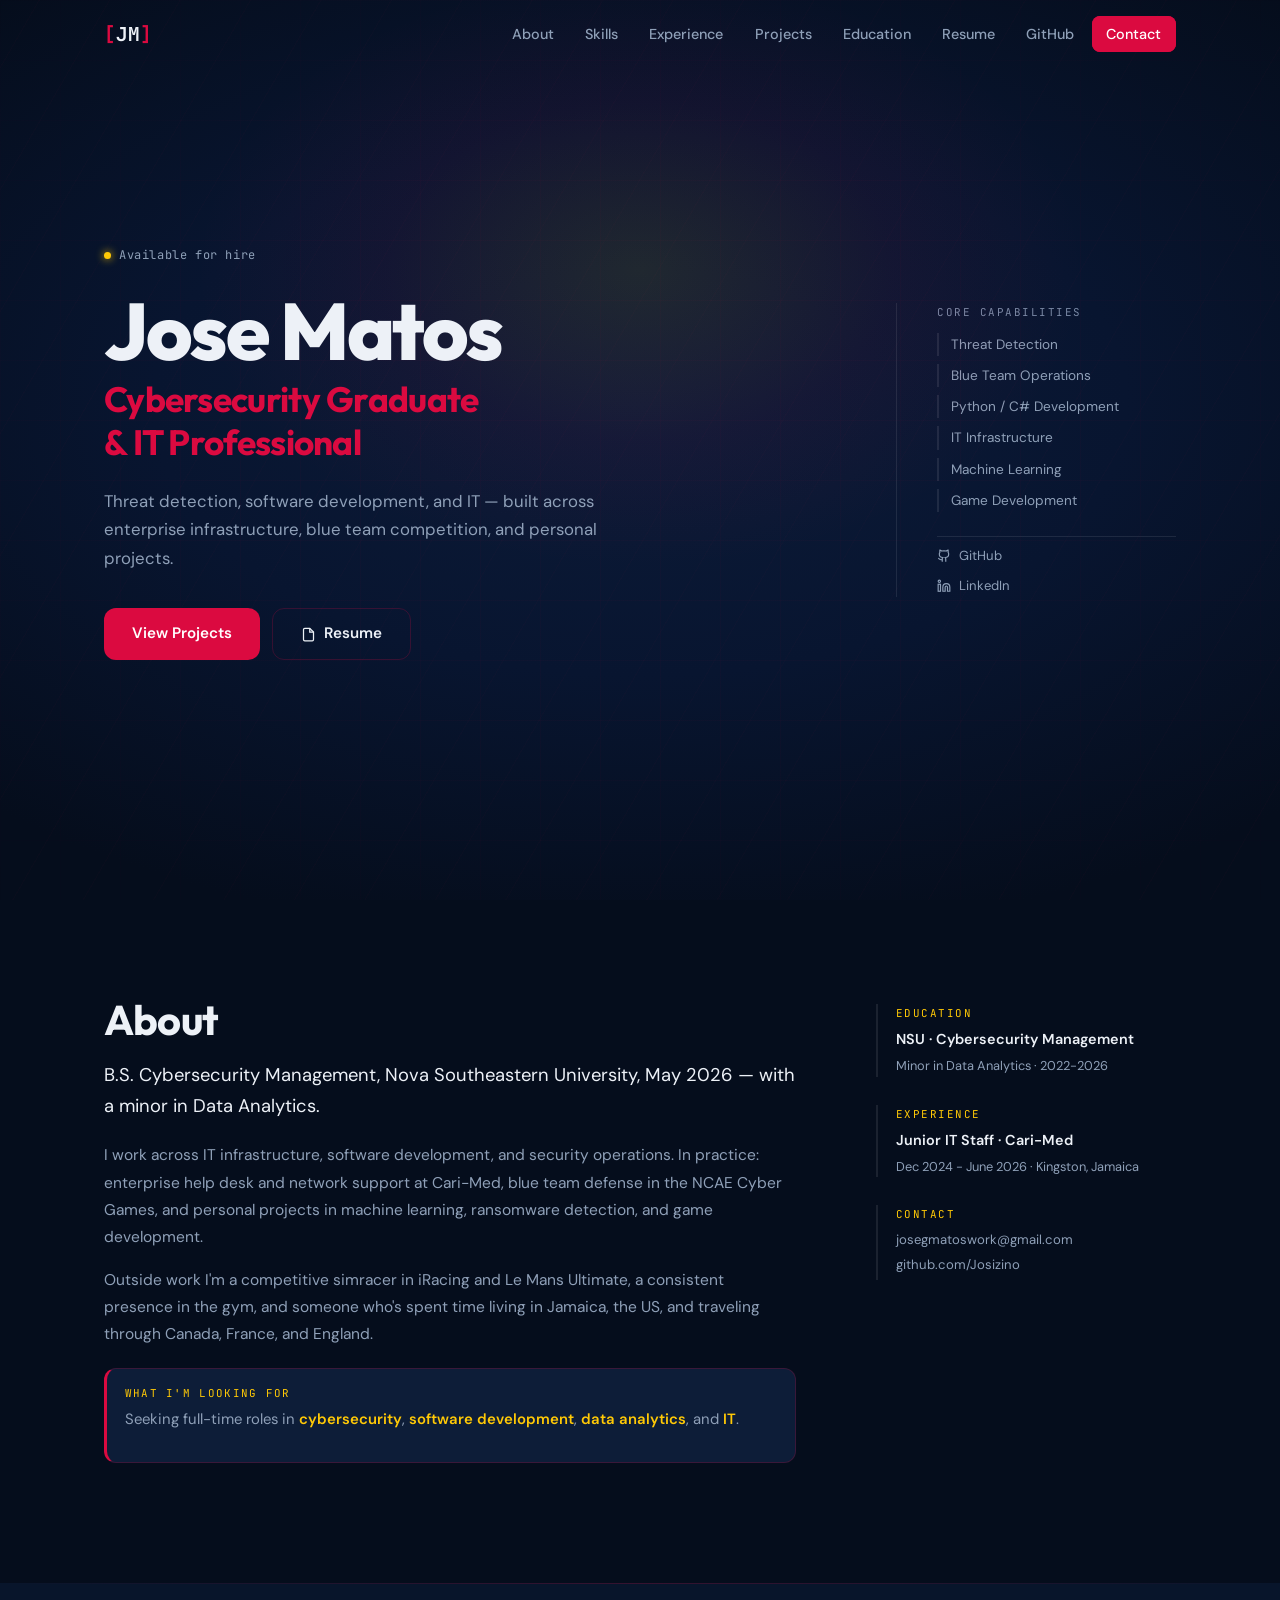
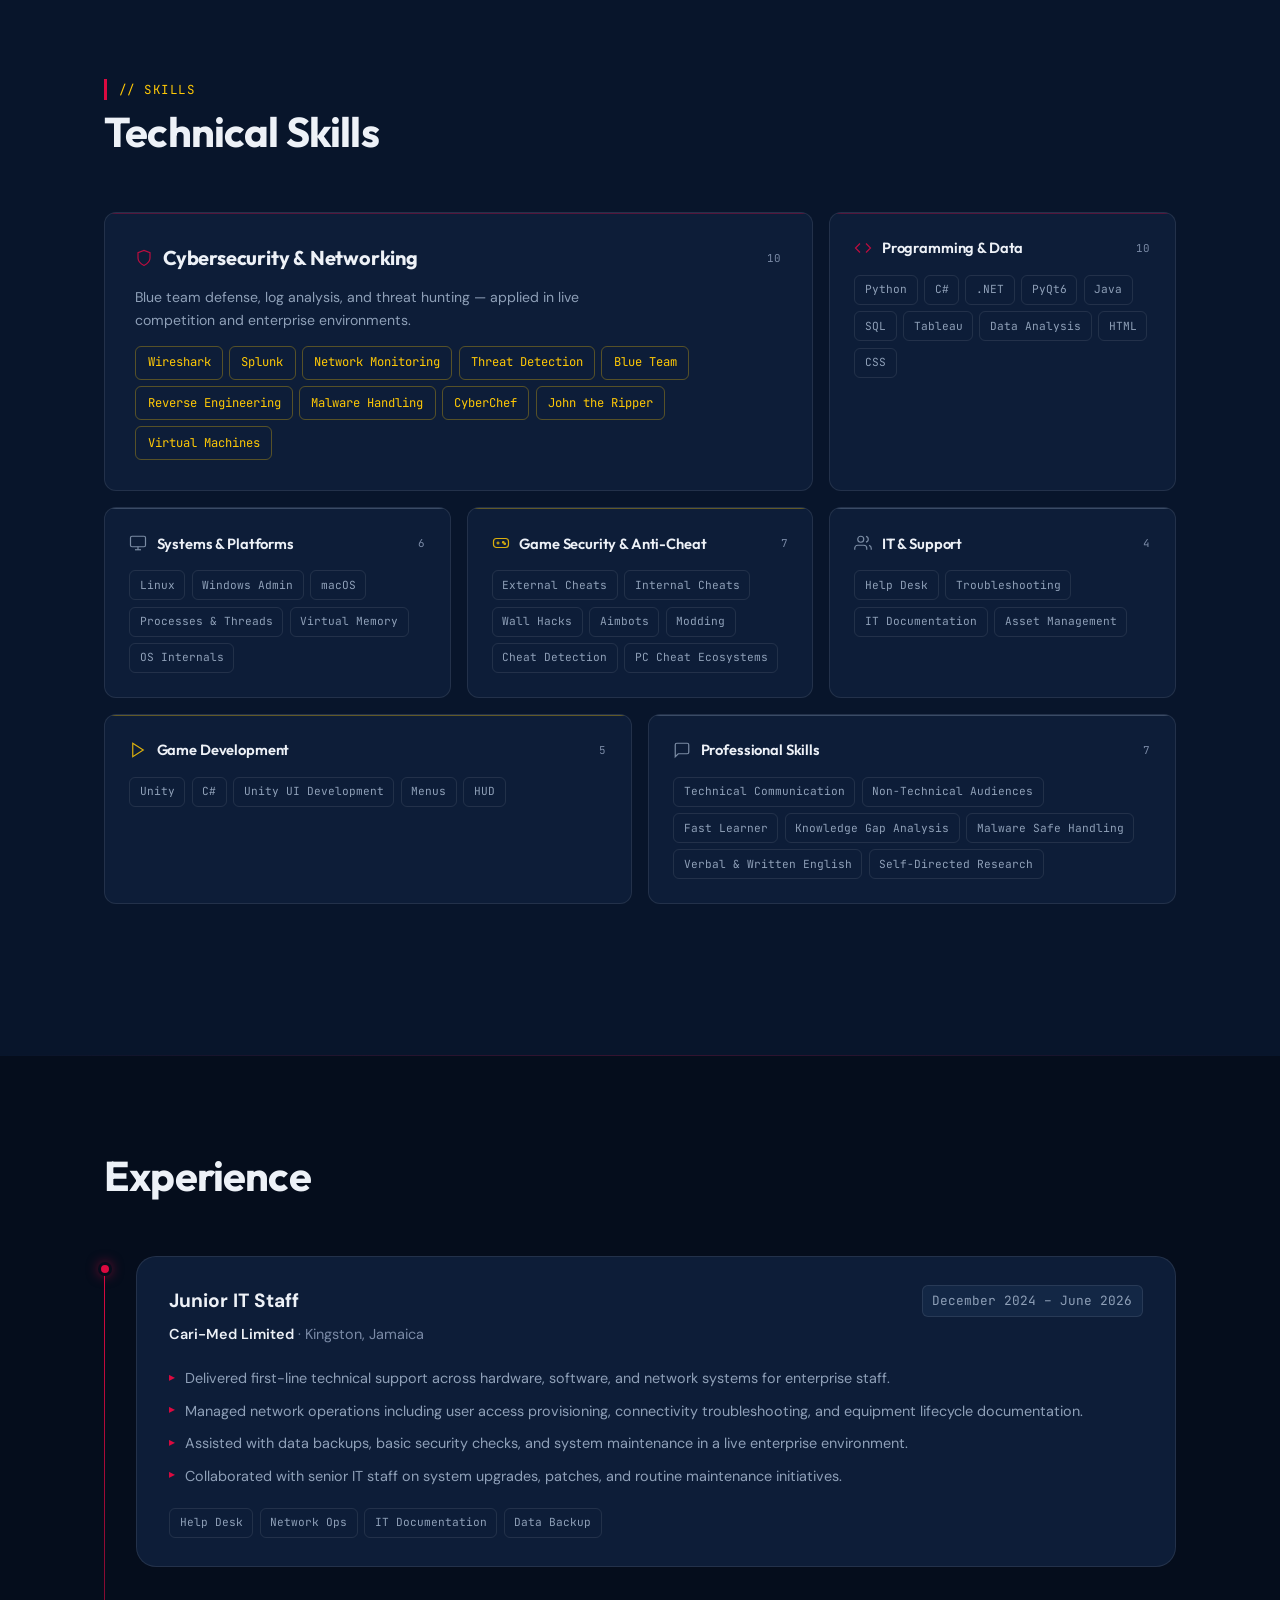
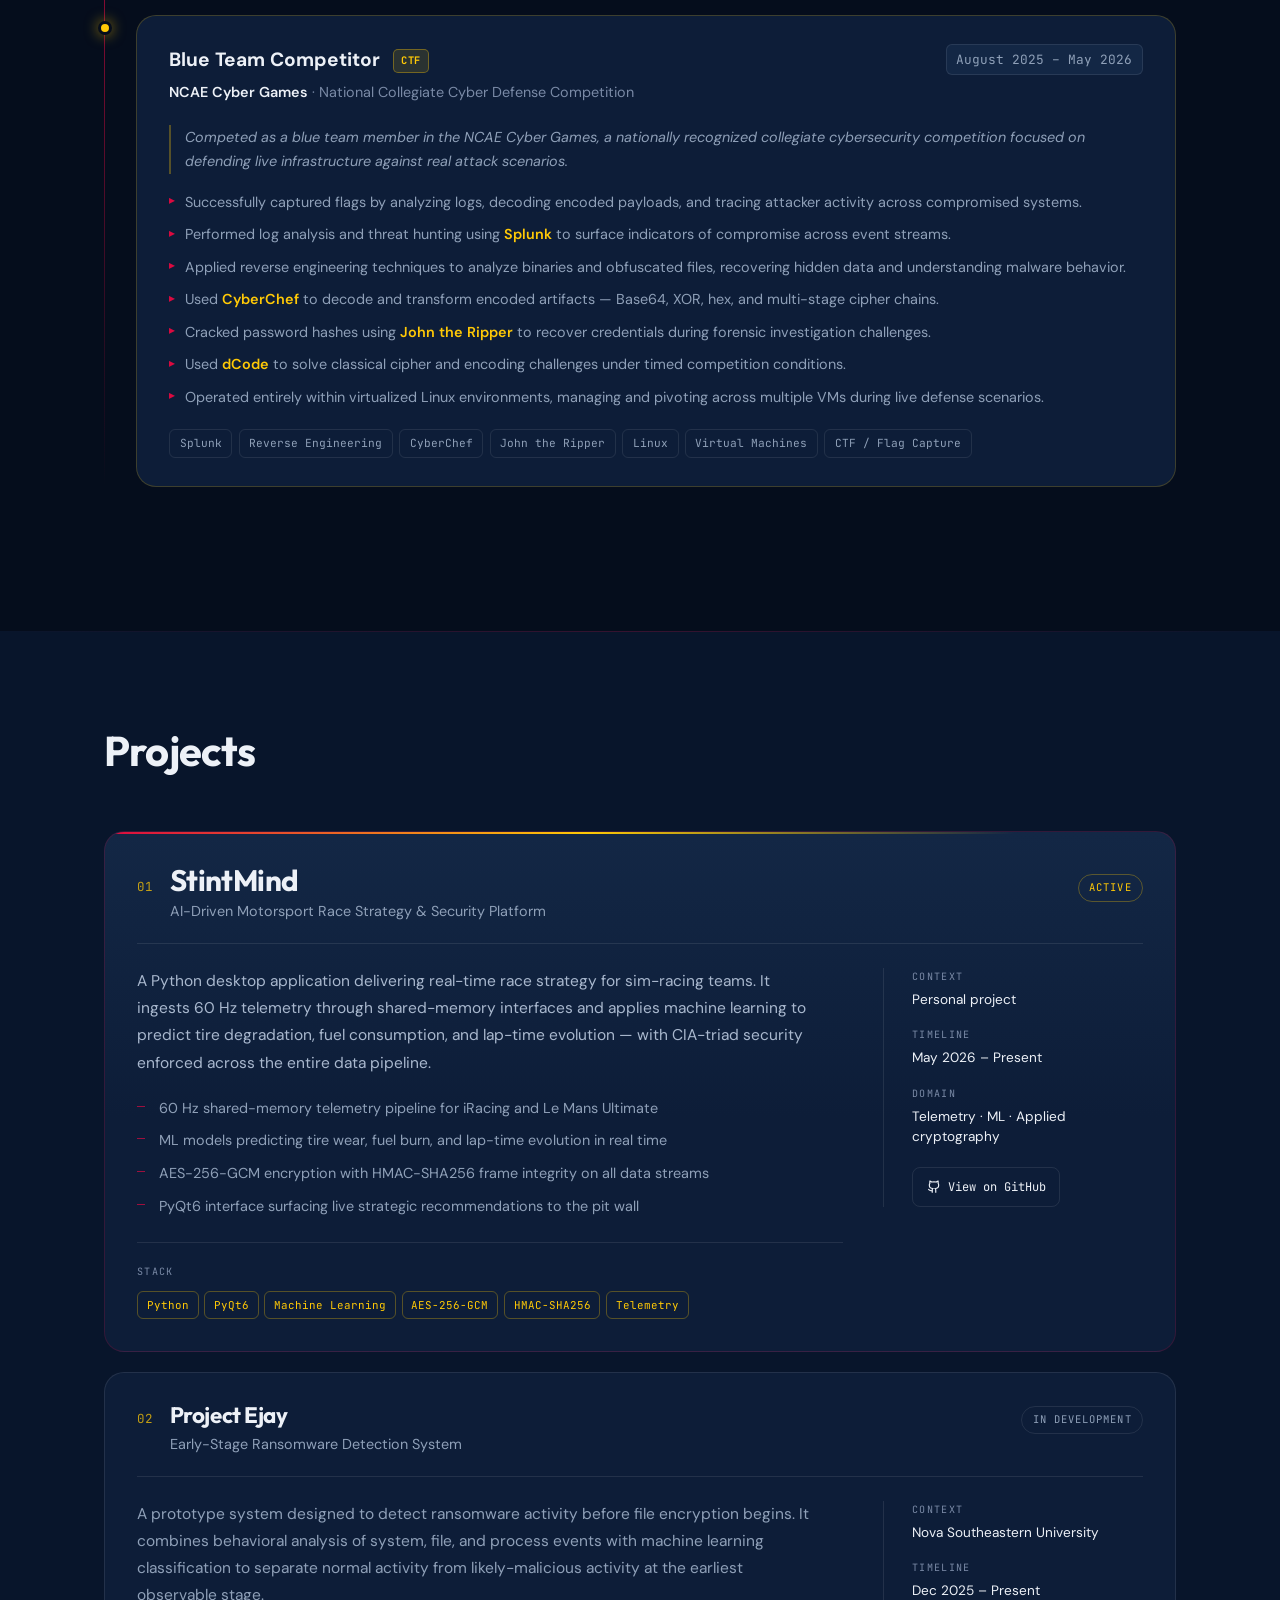
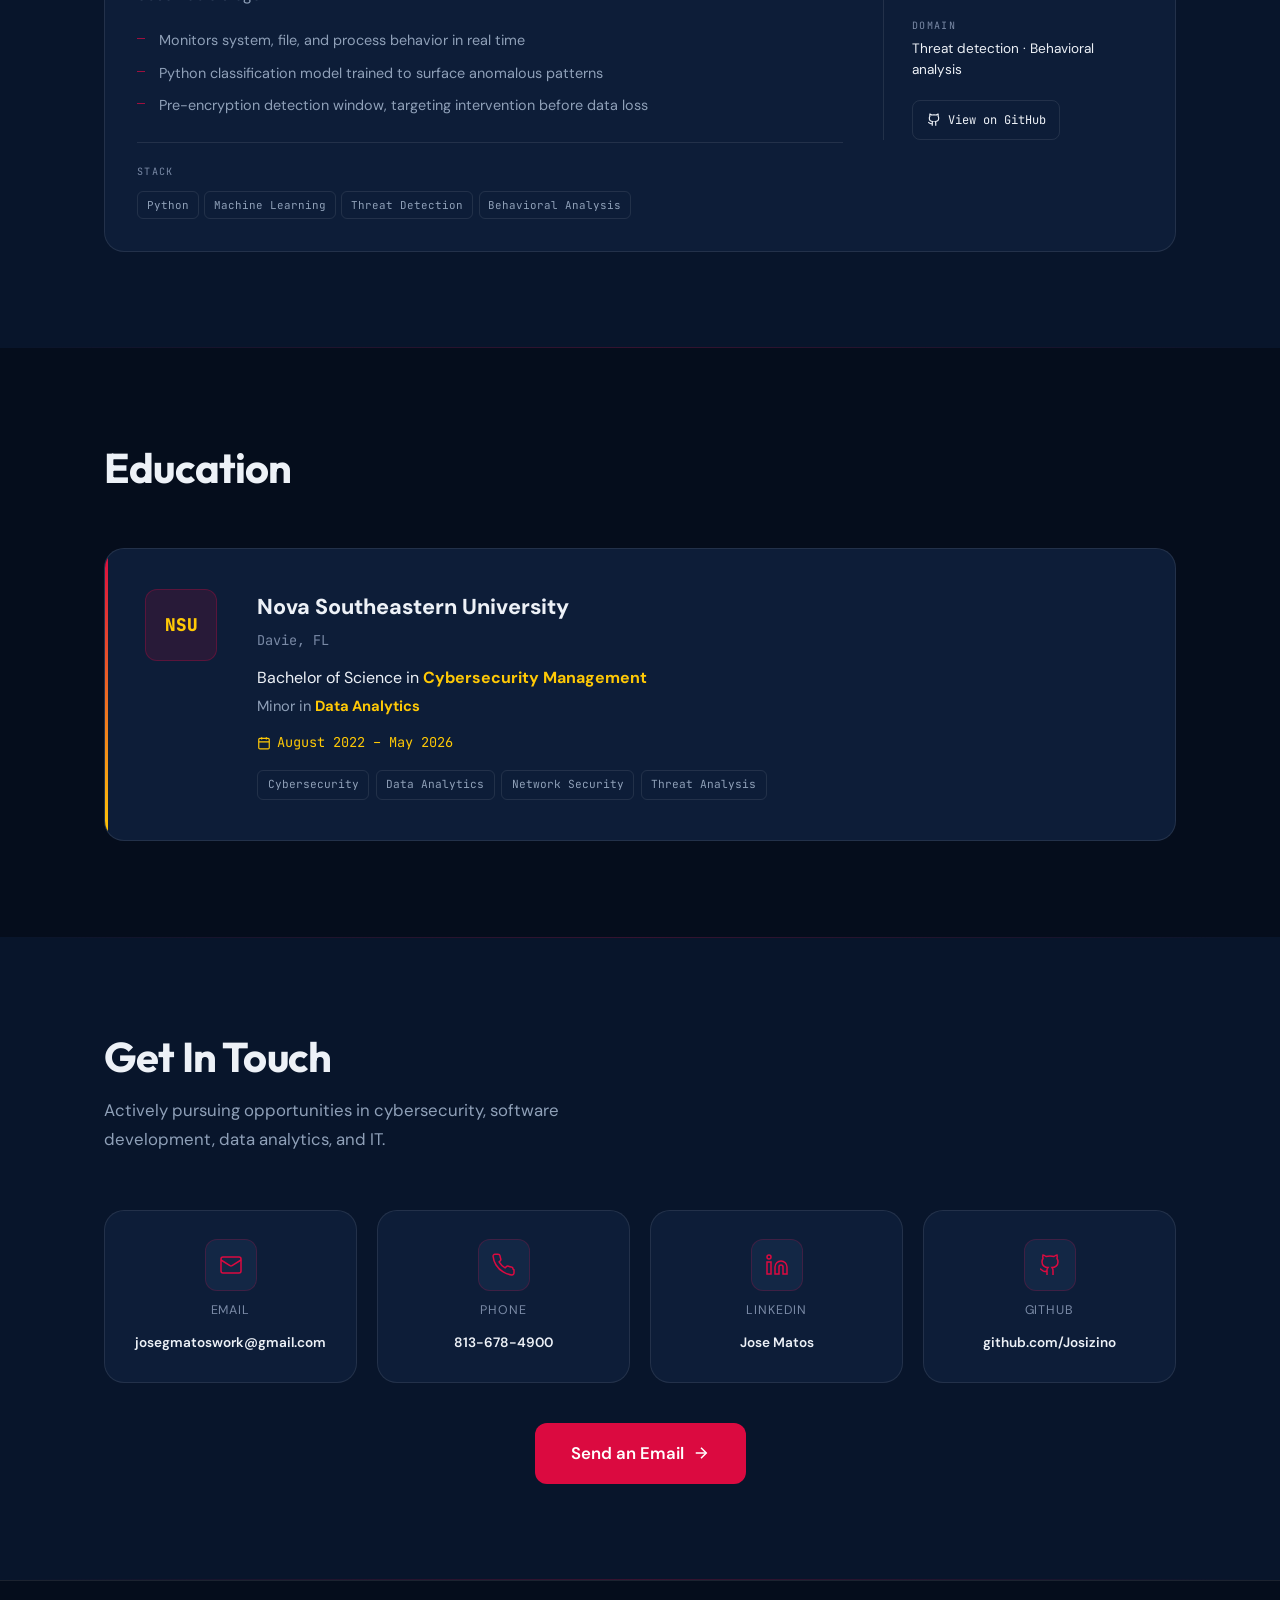
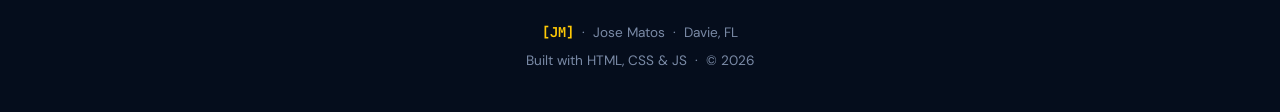
==== commit a3eac372: "Recolor to the Red Bull Racing palette Navy ground, Red Bull red, sun-disc yellow, and a chrome toke" ====
--- a/index.html
+++ b/index.html
@@ -22,7 +22,7 @@
   <meta name="twitter:description" content="Cybersecurity graduate, blue team competitor, and security-focused developer." />
 
   <!-- Theme color (browser chrome on mobile) -->
-  <meta name="theme-color" content="#080c18" />
+  <meta name="theme-color" content="#050D1C" />
 
   <link rel="stylesheet" href="css/style-v2.css" />
   <link rel="preconnect" href="https://fonts.googleapis.com" />
@@ -152,7 +152,7 @@
 
       <div class="skills-bento">
 
-        <div class="skill-card skill-card-featured reveal" style="--card-accent: var(--cyan);">
+        <div class="skill-card skill-card-featured reveal" style="--card-accent: var(--red);">
           <div class="skill-card-head">
             <svg class="skill-glyph" width="18" height="18" viewBox="0 0 24 24" fill="none" stroke="currentColor" stroke-width="1.6" aria-hidden="true"><path d="M12 22s8-4 8-10V5l-8-3-8 3v7c0 6 8 10 8 10z"/></svg>
             <h3>Cybersecurity &amp; Networking</h3>
@@ -173,7 +173,7 @@
           </div>
         </div>
 
-        <div class="skill-card reveal" style="--card-accent: var(--cyan);">
+        <div class="skill-card reveal" style="--card-accent: var(--red);">
           <div class="skill-card-head">
             <svg class="skill-glyph" width="18" height="18" viewBox="0 0 24 24" fill="none" stroke="currentColor" stroke-width="1.6" aria-hidden="true"><polyline points="16 18 22 12 16 6"/><polyline points="8 6 2 12 8 18"/></svg>
             <h3>Programming &amp; Data</h3>
@@ -209,7 +209,7 @@
           </div>
         </div>
 
-        <div class="skill-card reveal" style="--card-accent: var(--purple);">
+        <div class="skill-card reveal" style="--card-accent: var(--yellow);">
           <div class="skill-card-head">
             <svg class="skill-glyph" width="18" height="18" viewBox="0 0 24 24" fill="none" stroke="currentColor" stroke-width="1.6" aria-hidden="true"><line x1="6" y1="12" x2="10" y2="12"/><line x1="8" y1="10" x2="8" y2="14"/><circle cx="15" cy="11" r="1"/><circle cx="17" cy="13" r="1"/><rect x="2" y="6" width="20" height="12" rx="4"/></svg>
             <h3>Game Security &amp; Anti-Cheat</h3>
@@ -240,7 +240,7 @@
           </div>
         </div>
 
-        <div class="skill-card reveal" style="--card-accent: var(--green);">
+        <div class="skill-card reveal" style="--card-accent: var(--yellow);">
           <div class="skill-card-head">
             <svg class="skill-glyph" width="18" height="18" viewBox="0 0 24 24" fill="none" stroke="currentColor" stroke-width="1.6" aria-hidden="true"><polygon points="5 3 19 12 5 21 5 3"/></svg>
             <h3>Game Development</h3>
--- a/css/style-v2.css
+++ b/css/style-v2.css
@@ -1,29 +1,36 @@
 /* ── Reset & Base ─────────────────────────────────────────── */
 *, *::before, *::after { box-sizing: border-box; margin: 0; padding: 0; }
 
+/* Palette — Red Bull Racing: navy ground, RB red, sun-disc yellow, chrome */
 :root {
-  --bg:          #09090C;
-  --bg-alt:      #0D0D11;
-  --bg-card:     #131318;
-  --bg-card-2:   #1A1A20;
-  --border:      rgba(255, 128, 0, 0.2);
-  --border-soft: rgba(255, 255, 255, 0.08);
-
-  /* Primary — Racing Orange (McLaren / IndyCar) */
-  --cyan:        #FF8000;
-  --cyan-dim:    rgba(255, 128, 0, 0.13);
-  --cyan-glow:   rgba(255, 128, 0, 0.5);
-
-  /* Secondary — F1 / NASCAR Red */
-  --purple:      #E10600;
-  --purple-dim:  rgba(225, 6, 0, 0.14);
-
-  /* Active / Current — IMSA Racing Green */
-  --green:       #00A651;
-
-  --text:        #F0F0F2;
-  --text-muted:  #8A8A9A;
-  --text-dim:    #4A4A5A;
+  /* Navy ground, darkest to most lifted */
+  --bg:          #050D1C;
+  --bg-alt:      #08152B;
+  --bg-card:     #0D1D38;
+  --bg-card-2:   #132745;
+
+  --border:      rgba(219, 10, 64, 0.22);
+  --border-soft: rgba(255, 255, 255, 0.09);
+
+  /* Red Bull red — brand accent. Large text, fills, rules only:
+     3.8:1 on navy, so never for body-size copy. */
+  --red:         #DB0A40;
+  --red-dim:     rgba(219, 10, 64, 0.13);
+  --red-glow:    rgba(219, 10, 64, 0.5);
+
+  /* Sun-disc yellow — 12.6:1 on navy, carries all small accent text */
+  --yellow:      #FFC906;
+  --yellow-dim:  rgba(255, 201, 6, 0.14);
+
+  /* Chrome, from the "RACING" wordmark */
+  --silver:      #C9D3E2;
+
+  /* Live / active indicator */
+  --live:        #FFC906;
+
+  --text:        #EDF1F7;
+  --text-muted:  #8FA0B8;
+  --text-dim:    #7A8AA6;   /* lifted for AA on navy cards */
 
   --font-sans:    'DM Sans', system-ui, sans-serif;
   --font-display: 'Outfit', system-ui, sans-serif;
@@ -44,7 +51,7 @@
   overflow-x: hidden;
 }
 
-::selection { background: var(--cyan-dim); color: var(--cyan); }
+::selection { background: var(--red-dim); color: var(--red); }
 
 a { color: inherit; text-decoration: none; }
 
@@ -54,13 +61,13 @@
 ::-webkit-scrollbar { width: 6px; }
 ::-webkit-scrollbar-track { background: var(--bg); }
 ::-webkit-scrollbar-thumb { background: var(--border); border-radius: 3px; }
-::-webkit-scrollbar-thumb:hover { background: var(--cyan-dim); }
+::-webkit-scrollbar-thumb:hover { background: var(--red-dim); }
 
 /* ── Typography helpers ───────────────────────────────────── */
 .section-label {
   font-family: var(--font-mono);
   font-size: 0.78rem;
-  color: var(--cyan);
+  color: var(--red);
   letter-spacing: 0.12em;
   text-transform: uppercase;
   display: block;
@@ -129,12 +136,12 @@
 }
 
 .btn-primary {
-  background: var(--cyan);
-  color: #080c18;
+  background: var(--red);
+  color: #fff;
 }
 .btn-primary:hover {
-  background: #fff;
-  box-shadow: 0 0 32px var(--cyan-glow);
+  background: #F0114A;
+  box-shadow: 0 0 32px var(--red-glow);
   transform: translateY(-2px);
 }
 
@@ -144,8 +151,8 @@
   border: 1px solid var(--border);
 }
 .btn-ghost:hover {
-  border-color: var(--cyan);
-  color: var(--cyan);
+  border-color: var(--red);
+  color: var(--red);
   transform: translateY(-2px);
 }
 
@@ -195,7 +202,7 @@
 }
 
 #navbar.scrolled {
-  background: rgba(8, 12, 24, 0.92);
+  background: rgba(5, 13, 28, 0.92);
   backdrop-filter: blur(16px);
   -webkit-backdrop-filter: blur(16px);
   box-shadow: 0 1px 0 var(--border);
@@ -218,8 +225,8 @@
   color: var(--text);
   transition: color var(--transition);
 }
-.nav-logo:hover { color: var(--cyan); }
-.logo-bracket { color: var(--cyan); }
+.nav-logo:hover { color: var(--red); }
+.logo-bracket { color: var(--red); }
 
 .nav-links {
   display: flex;
@@ -238,13 +245,13 @@
 .nav-links a:hover { color: var(--text); background: var(--bg-card); }
 
 .nav-cta {
-  background: var(--cyan-dim) !important;
-  color: var(--cyan) !important;
-  border: 1px solid rgba(0, 212, 255, 0.3);
+  background: var(--red) !important;
+  color: #fff !important;
+  border: 1px solid var(--red);
 }
 .nav-cta:hover {
-  background: var(--cyan) !important;
-  color: #080c18 !important;
+  background: #F0114A !important;
+  color: #fff !important;
 }
 
 .nav-toggle {
@@ -293,8 +300,8 @@
   width: 900px;
   height: 600px;
   background: radial-gradient(ellipse at center,
-    rgba(0, 212, 255, 0.06) 0%,
-    rgba(124, 58, 237, 0.04) 40%,
+    rgba(219, 10, 64, 0.06) 0%,
+    rgba(255, 201, 6, 0.04) 40%,
     transparent 70%
   );
   pointer-events: none;
@@ -310,7 +317,7 @@
 .hero-eyebrow {
   font-family: var(--font-mono);
   font-size: 0.9rem;
-  color: var(--cyan);
+  color: var(--red);
   margin-bottom: 1.25rem;
   display: flex;
   align-items: center;
@@ -323,7 +330,7 @@
   display: inline-block;
   width: 10px;
   height: 1.1em;
-  background: var(--cyan);
+  background: var(--red);
   animation: blink 1s step-end infinite;
   vertical-align: text-bottom;
   border-radius: 1px;
@@ -342,7 +349,7 @@
   color: var(--text);
 }
 .name-last {
-  color: var(--cyan);
+  color: var(--red);
   display: block;
 }
 
@@ -356,7 +363,7 @@
 .hero-sub {
   font-family: var(--font-mono);
   font-size: 0.9em;
-  color: var(--green);
+  color: var(--live);
   opacity: 0.85;
 }
 
@@ -385,7 +392,7 @@
 .scroll-line {
   width: 1px;
   height: 40px;
-  background: linear-gradient(to bottom, var(--cyan), transparent);
+  background: linear-gradient(to bottom, var(--red), transparent);
   animation: scrollPulse 2s ease-in-out infinite;
 }
 @keyframes scrollPulse {
@@ -444,7 +451,7 @@
   margin-bottom: 1.25rem;
 }
 
-.about-text strong { color: var(--cyan); font-weight: 600; }
+.about-text strong { color: var(--red); font-weight: 600; }
 
 .about-stats {
   display: flex;
@@ -463,7 +470,7 @@
 .stat-number {
   font-size: 2.2rem;
   font-weight: 900;
-  color: var(--cyan);
+  color: var(--red);
   font-family: var(--font-mono);
   line-height: 1;
 }
@@ -492,8 +499,8 @@
 }
 
 .profile-card:hover {
-  border-color: var(--cyan-dim);
-  box-shadow: 0 0 40px rgba(0, 212, 255, 0.06);
+  border-color: var(--red-dim);
+  box-shadow: 0 0 40px rgba(219, 10, 64, 0.06);
 }
 
 .profile-card::before {
@@ -501,7 +508,7 @@
   position: absolute;
   top: 0; left: 0; right: 0;
   height: 3px;
-  background: linear-gradient(90deg, var(--purple), var(--cyan));
+  background: linear-gradient(90deg, var(--yellow), var(--red));
 }
 
 .profile-avatar {
@@ -514,7 +521,7 @@
   position: absolute;
   inset: -4px;
   border-radius: 50%;
-  background: linear-gradient(135deg, var(--cyan), var(--purple));
+  background: linear-gradient(135deg, var(--red), var(--yellow));
   animation: spin 8s linear infinite;
 }
 
@@ -530,7 +537,7 @@
   justify-content: center;
   font-size: 2rem;
   font-weight: 900;
-  color: var(--cyan);
+  color: var(--red);
   font-family: var(--font-mono);
   z-index: 1;
 }
@@ -573,9 +580,9 @@
 }
 
 .profile-links a:hover {
-  border-color: var(--cyan);
-  color: var(--cyan);
-  background: var(--cyan-dim);
+  border-color: var(--red);
+  color: var(--red);
+  background: var(--red-dim);
   transform: translateY(-2px);
 }
 
@@ -594,7 +601,7 @@
   position: absolute;
   bottom: 0; left: 0; right: 0;
   height: 2px;
-  background: linear-gradient(90deg, var(--cyan), var(--purple));
+  background: linear-gradient(90deg, var(--red), var(--yellow));
   transform: scaleX(0);
   transition: transform var(--transition);
   transform-origin: left;
@@ -657,7 +664,7 @@
 .bar-pct {
   font-family: var(--font-mono);
   font-size: 0.8rem;
-  color: var(--cyan);
+  color: var(--red);
 }
 
 .bar-track {
@@ -670,7 +677,7 @@
 .bar-fill {
   height: 100%;
   width: 0;
-  background: linear-gradient(90deg, var(--purple), var(--cyan));
+  background: linear-gradient(90deg, var(--yellow), var(--red));
   border-radius: 9999px;
   transition: width 1.2s cubic-bezier(0.4, 0, 0.2, 1);
 }
@@ -688,7 +695,7 @@
   top: 8px;
   bottom: 0;
   width: 1px;
-  background: linear-gradient(to bottom, var(--cyan), transparent);
+  background: linear-gradient(to bottom, var(--red), transparent);
 }
 
 .timeline-item {
@@ -703,9 +710,9 @@
   width: 14px;
   height: 14px;
   border-radius: 50%;
-  background: var(--cyan);
+  background: var(--red);
   border: 3px solid var(--bg);
-  box-shadow: 0 0 12px var(--cyan-glow);
+  box-shadow: 0 0 12px var(--red-glow);
 }
 
 .timeline-content {
@@ -740,7 +747,7 @@
 }
 
 .company-name {
-  color: var(--cyan);
+  color: var(--red);
   font-weight: 600;
 }
 
@@ -751,7 +758,7 @@
 .timeline-date {
   font-family: var(--font-mono);
   font-size: 0.8rem;
-  color: var(--text-dim);
+  color: var(--text-muted);
   background: var(--bg-card-2);
   padding: 0.25rem 0.6rem;
   border-radius: 6px;
@@ -778,7 +785,7 @@
   content: '▸';
   position: absolute;
   left: 0;
-  color: var(--cyan);
+  color: var(--red);
   font-size: 0.75rem;
   top: 0.05em;
 }
@@ -786,40 +793,40 @@
 .timeline-tags { display: flex; flex-wrap: wrap; gap: 0.4rem; }
 
 .timeline-dot-current {
-  background: var(--green);
-  box-shadow: 0 0 12px rgba(34, 211, 160, 0.6);
+  background: var(--live);
+  box-shadow: 0 0 12px rgba(255, 201, 6, 0.6);
   width: 16px;
   height: 16px;
   left: -2.45rem;
 }
 
 .timeline-content-current {
-  border-color: rgba(34, 211, 160, 0.2);
+  border-color: rgba(255, 201, 6, 0.2);
 }
 
 .timeline-content-current:hover {
-  border-color: var(--green);
-  box-shadow: 0 8px 32px rgba(34, 211, 160, 0.06);
+  border-color: var(--live);
+  box-shadow: 0 8px 32px rgba(255, 201, 6, 0.06);
 }
 
 .timeline-date-current {
-  background: rgba(34, 211, 160, 0.1);
-  border-color: rgba(34, 211, 160, 0.25);
-  color: var(--green);
+  background: rgba(255, 201, 6, 0.1);
+  border-color: rgba(255, 201, 6, 0.25);
+  color: var(--live);
 }
 
 .timeline-dot-competition {
-  background: var(--purple);
-  box-shadow: 0 0 12px rgba(124, 58, 237, 0.55);
+  background: var(--yellow);
+  box-shadow: 0 0 12px rgba(255, 201, 6, 0.55);
 }
 
 .timeline-content-competition {
-  border-color: rgba(124, 58, 237, 0.18);
+  border-color: rgba(255, 201, 6, 0.18);
 }
 
 .timeline-content-competition:hover {
-  border-color: var(--purple);
-  box-shadow: 0 8px 32px rgba(124, 58, 237, 0.07);
+  border-color: var(--yellow);
+  box-shadow: 0 8px 32px rgba(255, 201, 6, 0.07);
 }
 
 .timeline-intro {
@@ -827,7 +834,7 @@
   color: var(--text-muted);
   margin-bottom: 1rem;
   font-style: italic;
-  border-left: 2px solid var(--purple-dim);
+  border-left: 2px solid var(--yellow-dim);
   padding-left: 0.85rem;
 }
 
@@ -837,17 +844,17 @@
   font-size: 0.65rem;
   font-weight: 700;
   padding: 0.15rem 0.45rem;
-  background: var(--purple-dim);
-  border: 1px solid rgba(124, 58, 237, 0.35);
+  background: var(--yellow-dim);
+  border: 1px solid rgba(255, 201, 6, 0.35);
   border-radius: 5px;
-  color: #a78bfa;
+  color: #FFC906;
   vertical-align: middle;
   margin-left: 0.5rem;
   letter-spacing: 0.05em;
 }
 
 .timeline-bullets strong {
-  color: var(--cyan);
+  color: var(--red);
   font-weight: 600;
 }
 
@@ -870,7 +877,7 @@
   position: absolute;
   left: 0; top: 0; bottom: 0;
   width: 3px;
-  background: linear-gradient(to bottom, var(--cyan), var(--purple));
+  background: linear-gradient(to bottom, var(--red), var(--yellow));
 }
 
 .edu-card:hover {
@@ -882,9 +889,9 @@
   font-family: var(--font-mono);
   font-size: 1.1rem;
   font-weight: 900;
-  color: var(--cyan);
-  background: var(--cyan-dim);
-  border: 1px solid rgba(0, 212, 255, 0.25);
+  color: var(--red);
+  background: var(--red-dim);
+  border: 1px solid rgba(219, 10, 64, 0.25);
   width: 72px;
   height: 72px;
   border-radius: var(--radius);
@@ -913,7 +920,7 @@
   margin-bottom: 0.2rem;
 }
 
-.edu-degree strong, .edu-minor strong { color: var(--cyan); }
+.edu-degree strong, .edu-minor strong { color: var(--red); }
 
 .edu-minor {
   font-size: 0.92rem;
@@ -926,7 +933,7 @@
   align-items: center;
   gap: 0.4rem;
   font-size: 0.85rem;
-  color: var(--green);
+  color: var(--live);
   font-family: var(--font-mono);
   margin-bottom: 1rem;
 }
@@ -956,10 +963,10 @@
 }
 
 .contact-card:hover {
-  border-color: var(--cyan);
-  background: var(--cyan-dim);
+  border-color: var(--red);
+  background: var(--red-dim);
   transform: translateY(-4px);
-  box-shadow: 0 12px 32px rgba(0, 212, 255, 0.08);
+  box-shadow: 0 12px 32px rgba(219, 10, 64, 0.08);
 }
 
 .contact-icon {
@@ -970,14 +977,14 @@
   display: flex;
   align-items: center;
   justify-content: center;
-  color: var(--cyan);
-  border: 1px solid rgba(0, 212, 255, 0.2);
+  color: var(--red);
+  border: 1px solid rgba(219, 10, 64, 0.2);
   transition: var(--transition);
 }
 
 .contact-card:hover .contact-icon {
-  background: var(--cyan);
-  color: #080c18;
+  background: var(--red);
+  color: #050D1C;
 }
 
 .contact-label {
@@ -1012,7 +1019,7 @@
 
 .footer-logo {
   font-family: var(--font-mono);
-  color: var(--cyan);
+  color: var(--red);
   font-weight: 700;
 }
 
@@ -1028,7 +1035,7 @@
     top: 100%;
     left: 0; right: 0;
     flex-direction: column;
-    background: rgba(8, 12, 24, 0.97);
+    background: rgba(5, 13, 28, 0.97);
     backdrop-filter: blur(16px);
     padding: 1rem;
     border-bottom: 1px solid var(--border-soft);
@@ -1070,21 +1077,21 @@
    ═══════════════════════════════════════════════════════════ */
 
 /* Scrollbar */
-::-webkit-scrollbar-thumb:hover { background: var(--cyan-dim); }
-
-/* Dark bg used as text color on lit buttons */
-.btn-primary { color: #09090C; }
-.btn-primary:hover { color: #09090C; box-shadow: 0 0 40px var(--cyan-glow); }
-.nav-cta:hover { color: #09090C !important; }
-.contact-card:hover .contact-icon { color: #09090C; }
+::-webkit-scrollbar-thumb:hover { background: var(--red-dim); }
+
+/* White on Red Bull red — navy text on this red only reaches 3.8:1 */
+.btn-primary { color: #fff; }
+.btn-primary:hover { color: #fff; box-shadow: 0 0 40px var(--red-glow); }
+.nav-cta:hover { color: #fff !important; }
+.contact-card:hover .contact-icon { color: #fff; }
 
 /* Navbar */
-#navbar.scrolled { background: rgba(9, 9, 12, 0.94); }
+#navbar.scrolled { background: rgba(5, 13, 28, 0.94); }
 .nav-links { background: transparent; }
 
 /* Mobile nav */
 @media (max-width: 768px) {
-  .nav-links { background: rgba(9, 9, 12, 0.97); }
+  .nav-links { background: rgba(5, 13, 28, 0.97); }
 }
 
 /* Nav links — racing stripe underline sweep */
@@ -1094,7 +1101,7 @@
   position: absolute;
   bottom: 2px; left: 0.85rem; right: 0.85rem;
   height: 2px;
-  background: var(--cyan);
+  background: var(--red);
   transform: scaleX(0);
   transform-origin: left;
   transition: transform 0.22s ease;
@@ -1105,8 +1112,8 @@
 /* Hero — red/orange spotlight & speed lines */
 #hero::after {
   background: radial-gradient(ellipse at center,
-    rgba(225, 6, 0, 0.09) 0%,
-    rgba(255, 128, 0, 0.05) 40%,
+    rgba(255, 201, 6, 0.09) 0%,
+    rgba(219, 10, 64, 0.05) 40%,
     transparent 70%
   );
 }
@@ -1122,18 +1129,18 @@
     -60deg,
     transparent,
     transparent 60px,
-    rgba(255, 128, 0, 0.018) 60px,
-    rgba(255, 128, 0, 0.018) 61px
+    rgba(219, 10, 64, 0.018) 60px,
+    rgba(219, 10, 64, 0.018) 61px
   );
 }
 
 /* Profile card */
-.profile-card:hover { box-shadow: 0 0 40px rgba(255, 128, 0, 0.08); }
+.profile-card:hover { box-shadow: 0 0 40px rgba(219, 10, 64, 0.08); }
 
 /* Section label — bold orange racing stripe left-bar */
 .section-label {
   padding-left: 0.75rem;
-  border-left: 3px solid var(--cyan);
+  border-left: 3px solid var(--red);
 }
 
 /* ── Skill cards — racing livery top stripes (always visible) ── */
@@ -1145,41 +1152,41 @@
 
 /* ── Timeline ── */
 .timeline-dot-current {
-  background: #00A651;
-  box-shadow: 0 0 14px rgba(0, 166, 81, 0.65);
-}
-.timeline-content-current  { border-color: rgba(0, 166, 81, 0.22); }
+  background: #FFC906;
+  box-shadow: 0 0 14px rgba(255, 201, 6, 0.65);
+}
+.timeline-content-current  { border-color: rgba(255, 201, 6, 0.22); }
 .timeline-content-current:hover {
-  border-color: #00A651;
-  box-shadow: 0 8px 32px rgba(0, 166, 81, 0.07);
+  border-color: #FFC906;
+  box-shadow: 0 8px 32px rgba(255, 201, 6, 0.07);
 }
 .timeline-date-current {
-  background: rgba(0, 166, 81, 0.1);
-  border-color: rgba(0, 166, 81, 0.3);
-  color: #00A651;
+  background: rgba(255, 201, 6, 0.1);
+  border-color: rgba(255, 201, 6, 0.3);
+  color: #FFC906;
 }
 .timeline-dot-competition {
-  background: #E10600;
-  box-shadow: 0 0 14px rgba(225, 6, 0, 0.6);
-}
-.timeline-content-competition { border-color: rgba(225, 6, 0, 0.2); }
+  background: #FFC906;
+  box-shadow: 0 0 14px rgba(255, 201, 6, 0.6);
+}
+.timeline-content-competition { border-color: rgba(255, 201, 6, 0.2); }
 .timeline-content-competition:hover {
-  border-color: #E10600;
-  box-shadow: 0 8px 32px rgba(225, 6, 0, 0.08);
-}
-.timeline-intro { border-left-color: rgba(225, 6, 0, 0.3); }
+  border-color: #FFC906;
+  box-shadow: 0 8px 32px rgba(255, 201, 6, 0.08);
+}
+.timeline-intro { border-left-color: rgba(255, 201, 6, 0.3); }
 .role-badge-inline {
-  background: rgba(225, 6, 0, 0.12);
-  border-color: rgba(225, 6, 0, 0.32);
-  color: #FF5555;
+  background: rgba(255, 201, 6, 0.12);
+  border-color: rgba(255, 201, 6, 0.32);
+  color: #DB0A40;
 }
 
 /* ── Education ── */
-.edu-logo { border-color: rgba(255, 128, 0, 0.28); }
+.edu-logo { border-color: rgba(219, 10, 64, 0.28); }
 
 /* ── Contact ── */
-.contact-card:hover { box-shadow: 0 12px 32px rgba(255, 128, 0, 0.1); }
-.contact-icon { border-color: rgba(255, 128, 0, 0.22); }
+.contact-card:hover { box-shadow: 0 12px 32px rgba(219, 10, 64, 0.1); }
+.contact-icon { border-color: rgba(219, 10, 64, 0.22); }
 
 /* ── Seeking block ── */
 .seeking-block {
@@ -1187,7 +1194,7 @@
   padding: 0.9rem 1.1rem;
   background: var(--bg-card);
   border: 1px solid var(--border);
-  border-left: 3px solid var(--cyan);
+  border-left: 3px solid var(--red);
   border-radius: var(--radius);
 }
 .seeking-label {
@@ -1195,7 +1202,7 @@
   font-size: 0.68rem;
   text-transform: uppercase;
   letter-spacing: 0.12em;
-  color: var(--cyan);
+  color: var(--red);
   display: block;
   margin-bottom: 0.35rem;
 }
@@ -1211,7 +1218,7 @@
    ═══════════════════════════════════════════════════════════ */
 
 /* ── Nav active state ─────────────────────────────────────── */
-.nav-links a.nav-active { color: var(--cyan); }
+.nav-links a.nav-active { color: var(--red); }
 
 /* ── Hero v2 ──────────────────────────────────────────────── */
 #hero {
@@ -1230,8 +1237,8 @@
   inset: 0;
   pointer-events: none;
   background-image:
-    linear-gradient(rgba(255,128,0,0.03) 1px, transparent 1px),
-    linear-gradient(90deg, rgba(255,128,0,0.03) 1px, transparent 1px);
+    linear-gradient(rgba(219, 10, 64,0.03) 1px, transparent 1px),
+    linear-gradient(90deg, rgba(219, 10, 64,0.03) 1px, transparent 1px);
   background-size: 60px 60px;
   mask-image: radial-gradient(ellipse 80% 80% at 50% 50%, black 40%, transparent 100%);
 }
@@ -1268,8 +1275,8 @@
   width: 7px;
   height: 7px;
   border-radius: 50%;
-  background: var(--green);
-  box-shadow: 0 0 8px var(--green);
+  background: var(--live);
+  box-shadow: 0 0 8px var(--live);
   flex-shrink: 0;
 }
 
@@ -1289,7 +1296,7 @@
   font-weight: 600;
   line-height: 1.2;
   letter-spacing: -0.02em;
-  color: var(--cyan);
+  color: var(--red);
   margin-bottom: 1.5rem;
 }
 
@@ -1348,7 +1355,7 @@
 
 .hero-caps-list li:hover {
   color: var(--text);
-  border-color: var(--cyan);
+  border-color: var(--red);
 }
 
 .hero-sidebar-links {
@@ -1368,7 +1375,7 @@
   transition: color var(--transition);
 }
 
-.hero-sidebar-link:hover { color: var(--cyan); }
+.hero-sidebar-link:hover { color: var(--red); }
 
 /* ── About v2 ─────────────────────────────────────────────── */
 .about-grid-v2 {
@@ -1402,7 +1409,7 @@
   font-size: 0.68rem;
   text-transform: uppercase;
   letter-spacing: 0.14em;
-  color: var(--cyan);
+  color: var(--red);
   margin-bottom: 0.3rem;
 }
 
@@ -1426,7 +1433,7 @@
   margin-bottom: 0.2rem;
 }
 
-.about-meta-link:hover { color: var(--cyan); }
+.about-meta-link:hover { color: var(--red); }
 
 /* ── Responsive ───────────────────────────────────────────── */
 @media (max-width: 900px) {
@@ -1498,8 +1505,8 @@
 .hero-role {
   font-family: var(--font-display) !important;
   font-size: clamp(1.4rem, 3.5vw, 2.2rem) !important;
-  font-weight: 600 !important;
-  color: var(--cyan) !important;
+  font-weight: 700 !important;
+  color: var(--red) !important;
   letter-spacing: -0.02em !important;
   line-height: 1.2 !important;
   margin-bottom: 1.5rem !important;
@@ -1685,7 +1692,7 @@
 }
 
 .case-study {
-  --case-accent: var(--cyan);
+  --case-accent: var(--red);
   background: var(--bg-card);
   border: 1px solid var(--border-soft);
   border-radius: var(--radius-lg);
@@ -1699,7 +1706,7 @@
 
 .case-study-featured {
   background: linear-gradient(180deg, var(--bg-card-2) 0%, var(--bg-card) 55%);
-  border-color: color-mix(in srgb, var(--cyan) 18%, transparent);
+  border-color: color-mix(in srgb, var(--red) 18%, transparent);
 }
 
 .case-study-featured::before {
@@ -1707,7 +1714,7 @@
   position: absolute;
   top: 0; left: 0; right: 0;
   height: 2px;
-  background: linear-gradient(90deg, var(--cyan), transparent 70%);
+  background: linear-gradient(90deg, var(--red), transparent 70%);
 }
 
 /* ── Header row ── */
@@ -1756,8 +1763,8 @@
   font-size: 0.66rem;
   text-transform: uppercase;
   letter-spacing: 0.1em;
-  color: var(--green);
-  border: 1px solid color-mix(in srgb, var(--green) 30%, transparent);
+  color: var(--live);
+  border: 1px solid color-mix(in srgb, var(--live) 30%, transparent);
   border-radius: 100px;
   padding: 0.25rem 0.65rem;
   flex-shrink: 0;
@@ -1785,7 +1792,7 @@
   max-width: 62ch;
 }
 
-.case-study-featured .case-desc { color: #B4B4C2; }
+.case-study-featured .case-desc { color: #A9B8CE; }
 
 .case-highlights {
   display: flex;
@@ -1856,8 +1863,8 @@
 }
 
 .case-study-featured .case-stack-tags .tag {
-  color: var(--cyan);
-  border-color: color-mix(in srgb, var(--cyan) 22%, transparent);
+  color: var(--red);
+  border-color: color-mix(in srgb, var(--red) 22%, transparent);
 }
 
 .case-link {
@@ -1882,7 +1889,7 @@
 }
 
 .case-link:focus-visible {
-  outline: 2px solid var(--cyan);
+  outline: 2px solid var(--red);
   outline-offset: 2px;
 }
 
@@ -1911,3 +1918,84 @@
   flex-direction: column;
   gap: 0.55rem;
 }
+
+/* ══ RED BULL PALETTE — CONTRAST ASSIGNMENTS ═══════════════
+   Red Bull red is 3.8:1 on navy: fine for fills, rules and large
+   display type, short of AA for anything at body size. So red stays
+   structural and the sun-disc yellow (12.6:1) carries small accent
+   text — which also mirrors the banner, where the yellow disc and
+   chrome wordmark hold the detail against the navy.                  */
+
+/* Small accent text -> yellow */
+.section-label,
+.seeking-label,
+.about-meta-label,
+.case-index,
+.role-badge-inline,
+.edu-logo,
+.footer-logo,
+.nav-links a.nav-active,
+.skills-bento .skill-card-featured .tag,
+.case-study-featured .case-stack-tags .tag {
+  color: var(--yellow);
+}
+
+/* Inline emphasis inside body copy -> yellow */
+.about-text strong,
+.seeking-text strong,
+.timeline-bullets strong,
+.edu-degree strong,
+.edu-minor strong {
+  color: var(--yellow);
+}
+
+/* Accent borders that pair with yellow text */
+.skills-bento .skill-card-featured .tag,
+.case-study-featured .case-stack-tags .tag {
+  border-color: rgba(255, 201, 6, 0.3);
+}
+
+.role-badge-inline { border-color: rgba(255, 201, 6, 0.35); }
+
+/* Company names read as content, not accent */
+.company-name { color: var(--text); }
+
+/* Hero role line: 700 clears the large-text threshold, keeping it red */
+.hero-role { font-weight: 700; }
+
+/* Chrome divider under the section titles, echoing the wordmark rule */
+.case-study-featured::before {
+  background: linear-gradient(90deg, var(--red) 0%, var(--yellow) 45%, transparent 85%);
+}
+
+/* Banner ground: lifted navy through the middle, falling to near-black
+   at the edges. Centre stays dark enough that red display type still
+   clears 3:1 over it. */
+#hero {
+  background: radial-gradient(ellipse 95% 75% at 50% 45%,
+    #0C1B38 0%,
+    #081530 40%,
+    var(--bg) 80%);
+}
+
+/* The email needs 200px in a 197px card at 0.9rem — trim to fit, and
+   let it break rather than overflow on narrow viewports. */
+.contact-value {
+  font-size: 0.85rem;
+  overflow-wrap: anywhere;
+}
+
+/* .reveal.visible and .reveal.reveal-right tie on specificity, so the
+   settled state relies on source order alone. Name it explicitly so the
+   order can't be broken by a later edit. */
+.reveal.reveal-right.visible,
+.reveal.visible {
+  transform: none;
+}
+
+/* Once the About grid stacks there is no sidebar to slide in from the
+   right: the pre-reveal offset just pushes the document 2px wider than
+   the viewport (masked by overflow-x on body). Slide up instead. */
+@media (max-width: 900px) {
+  .reveal.reveal-right { transform: translateY(32px); }
+}
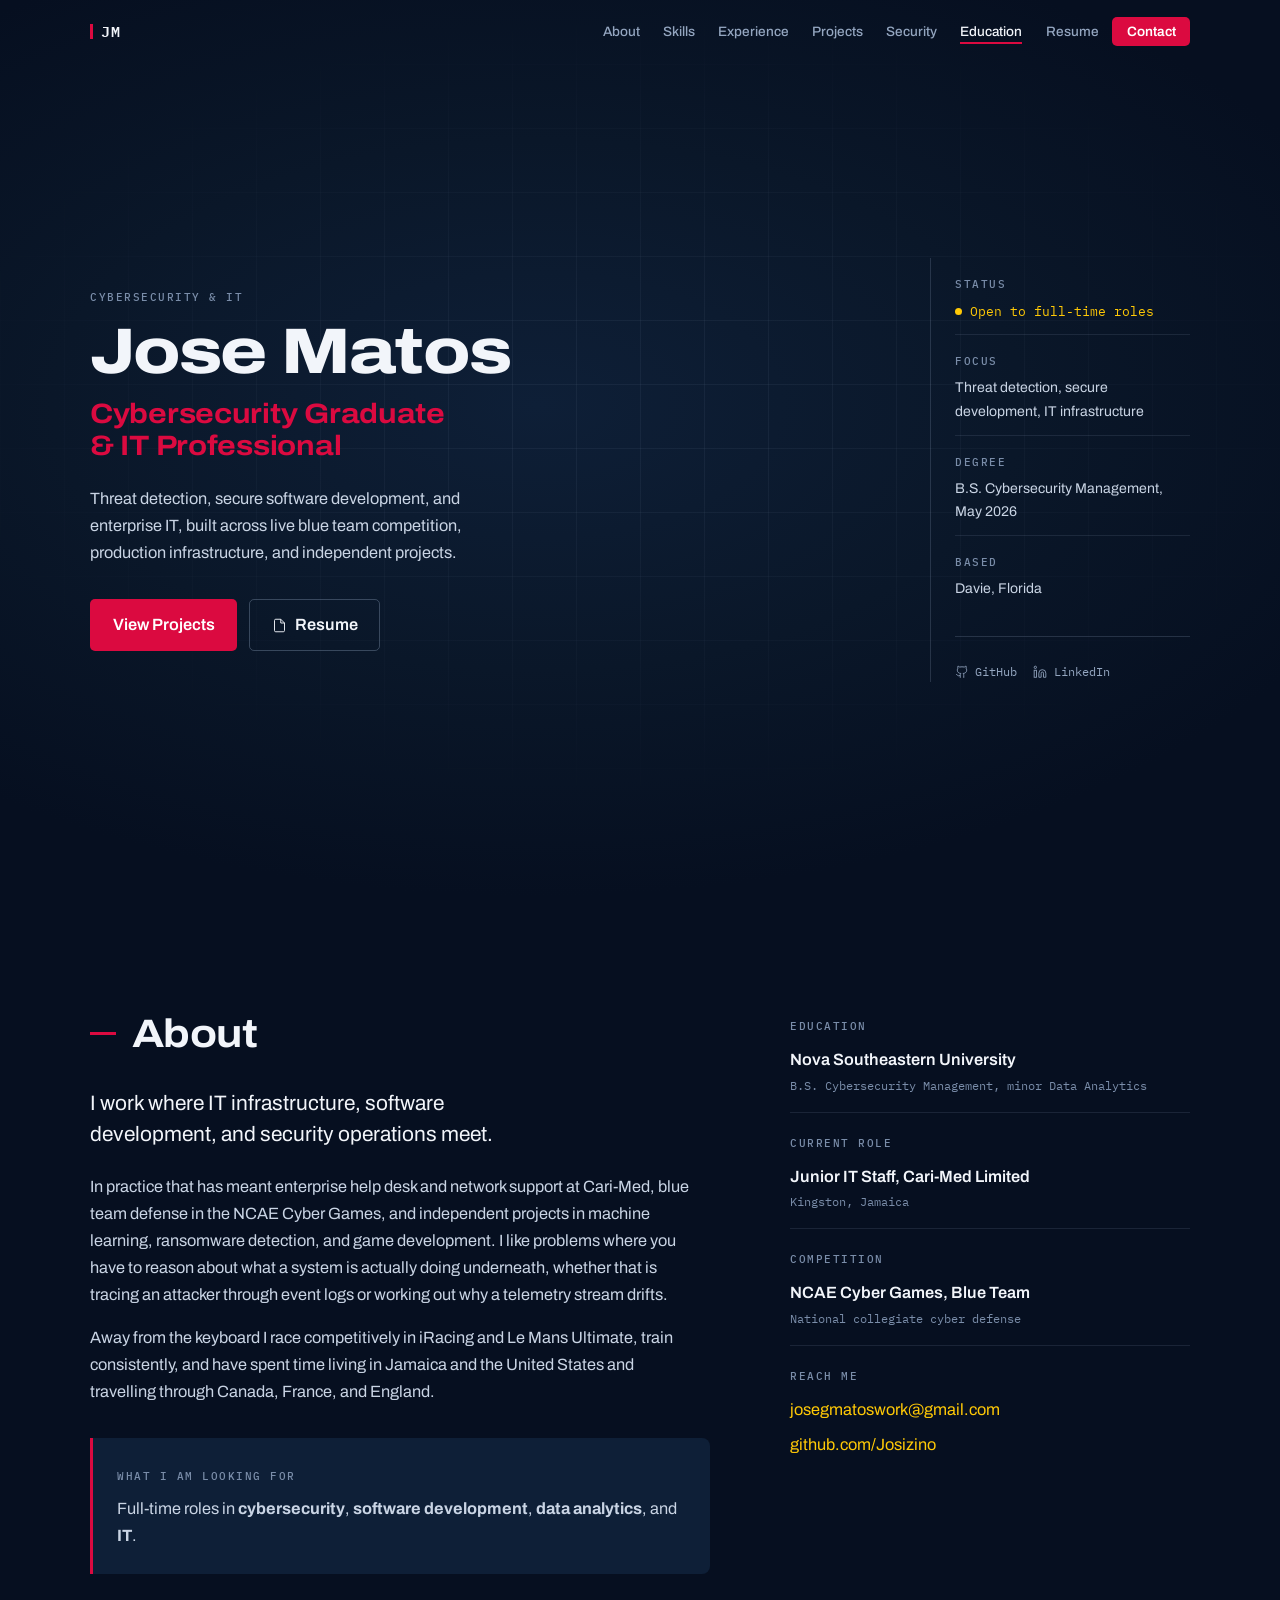
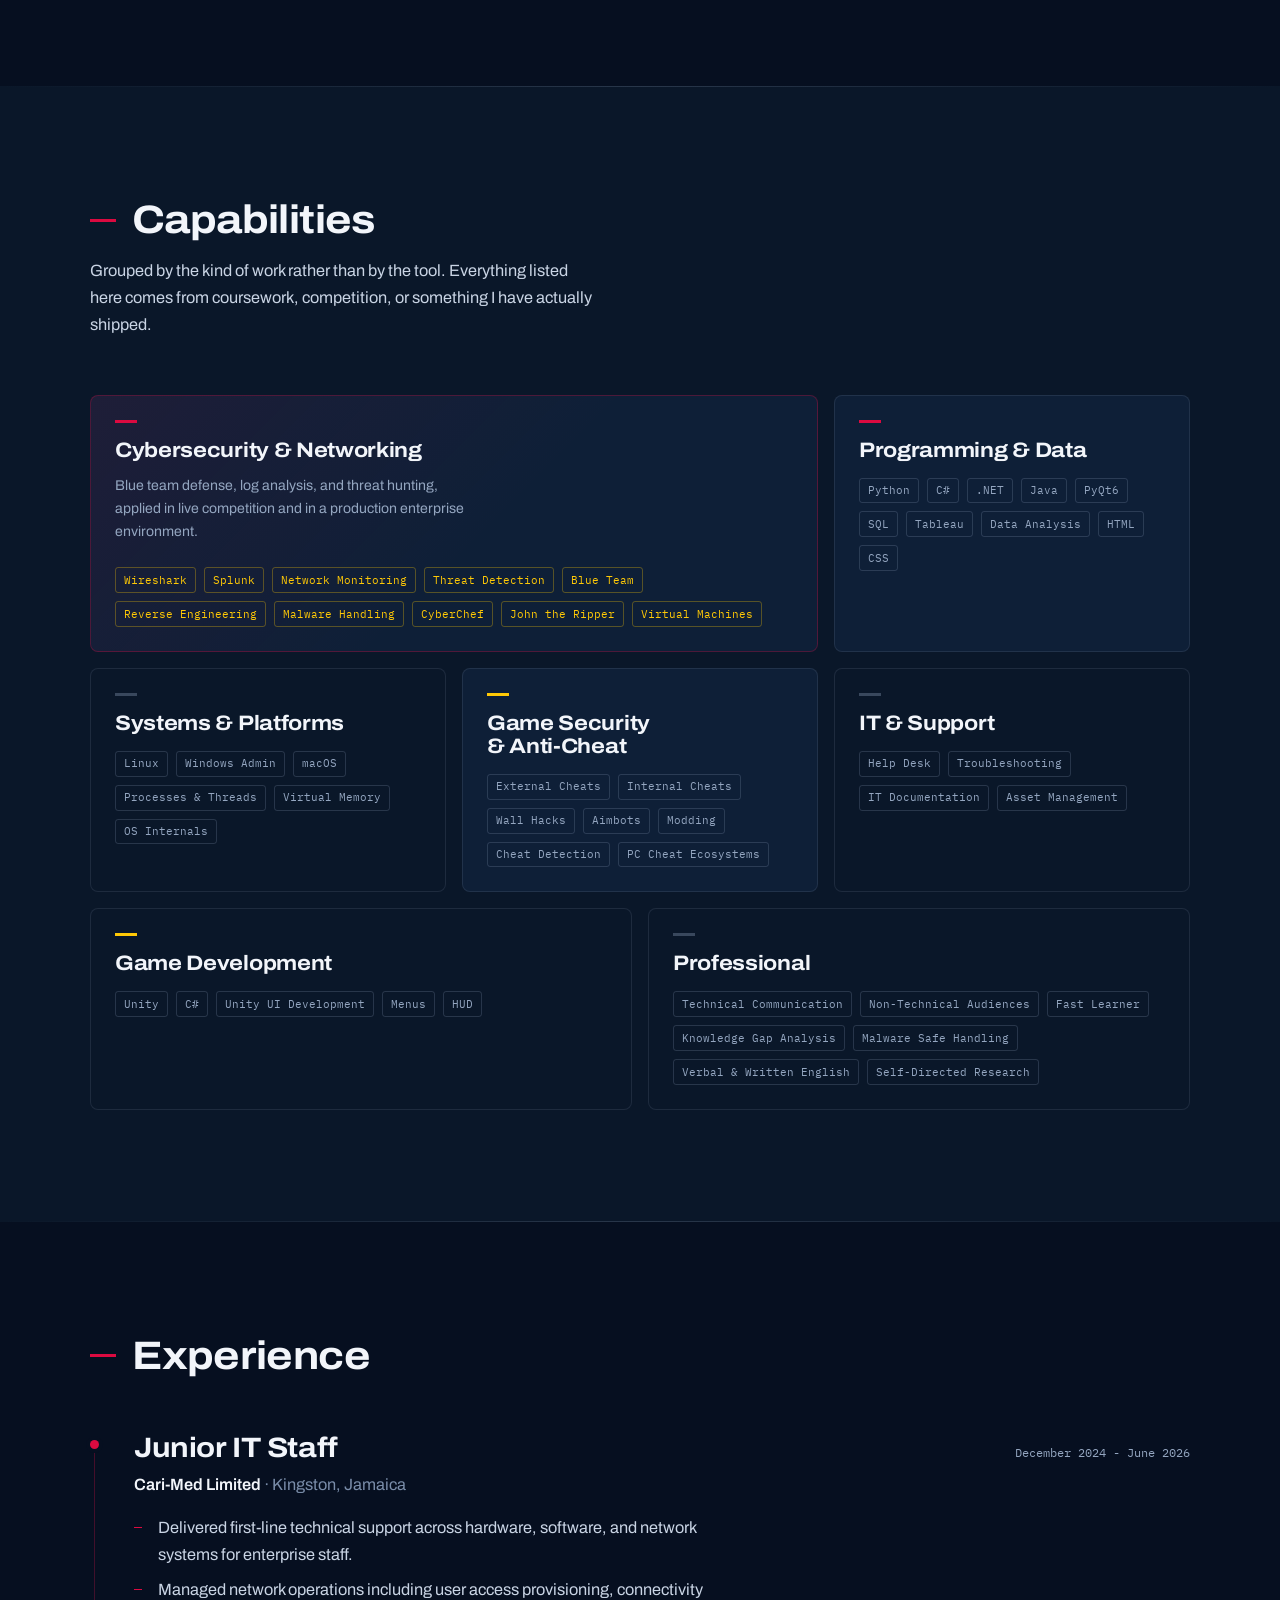
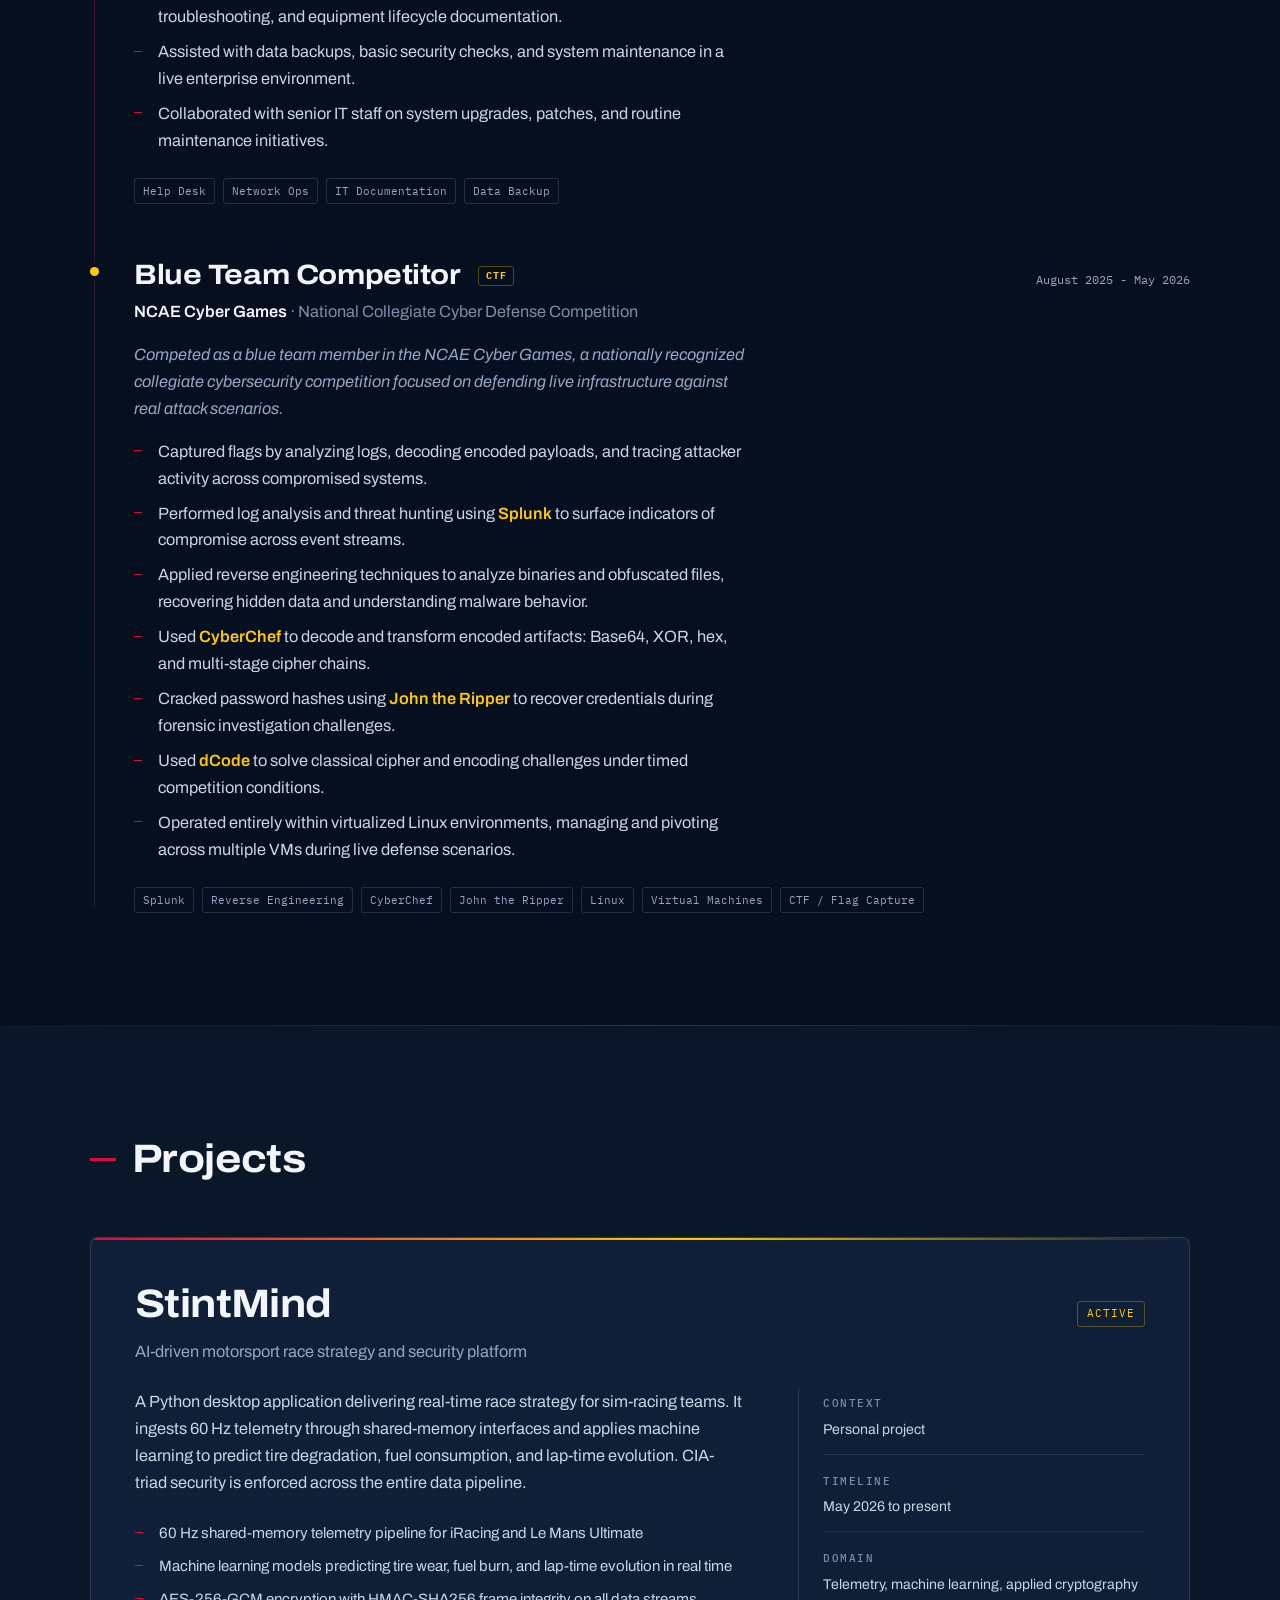
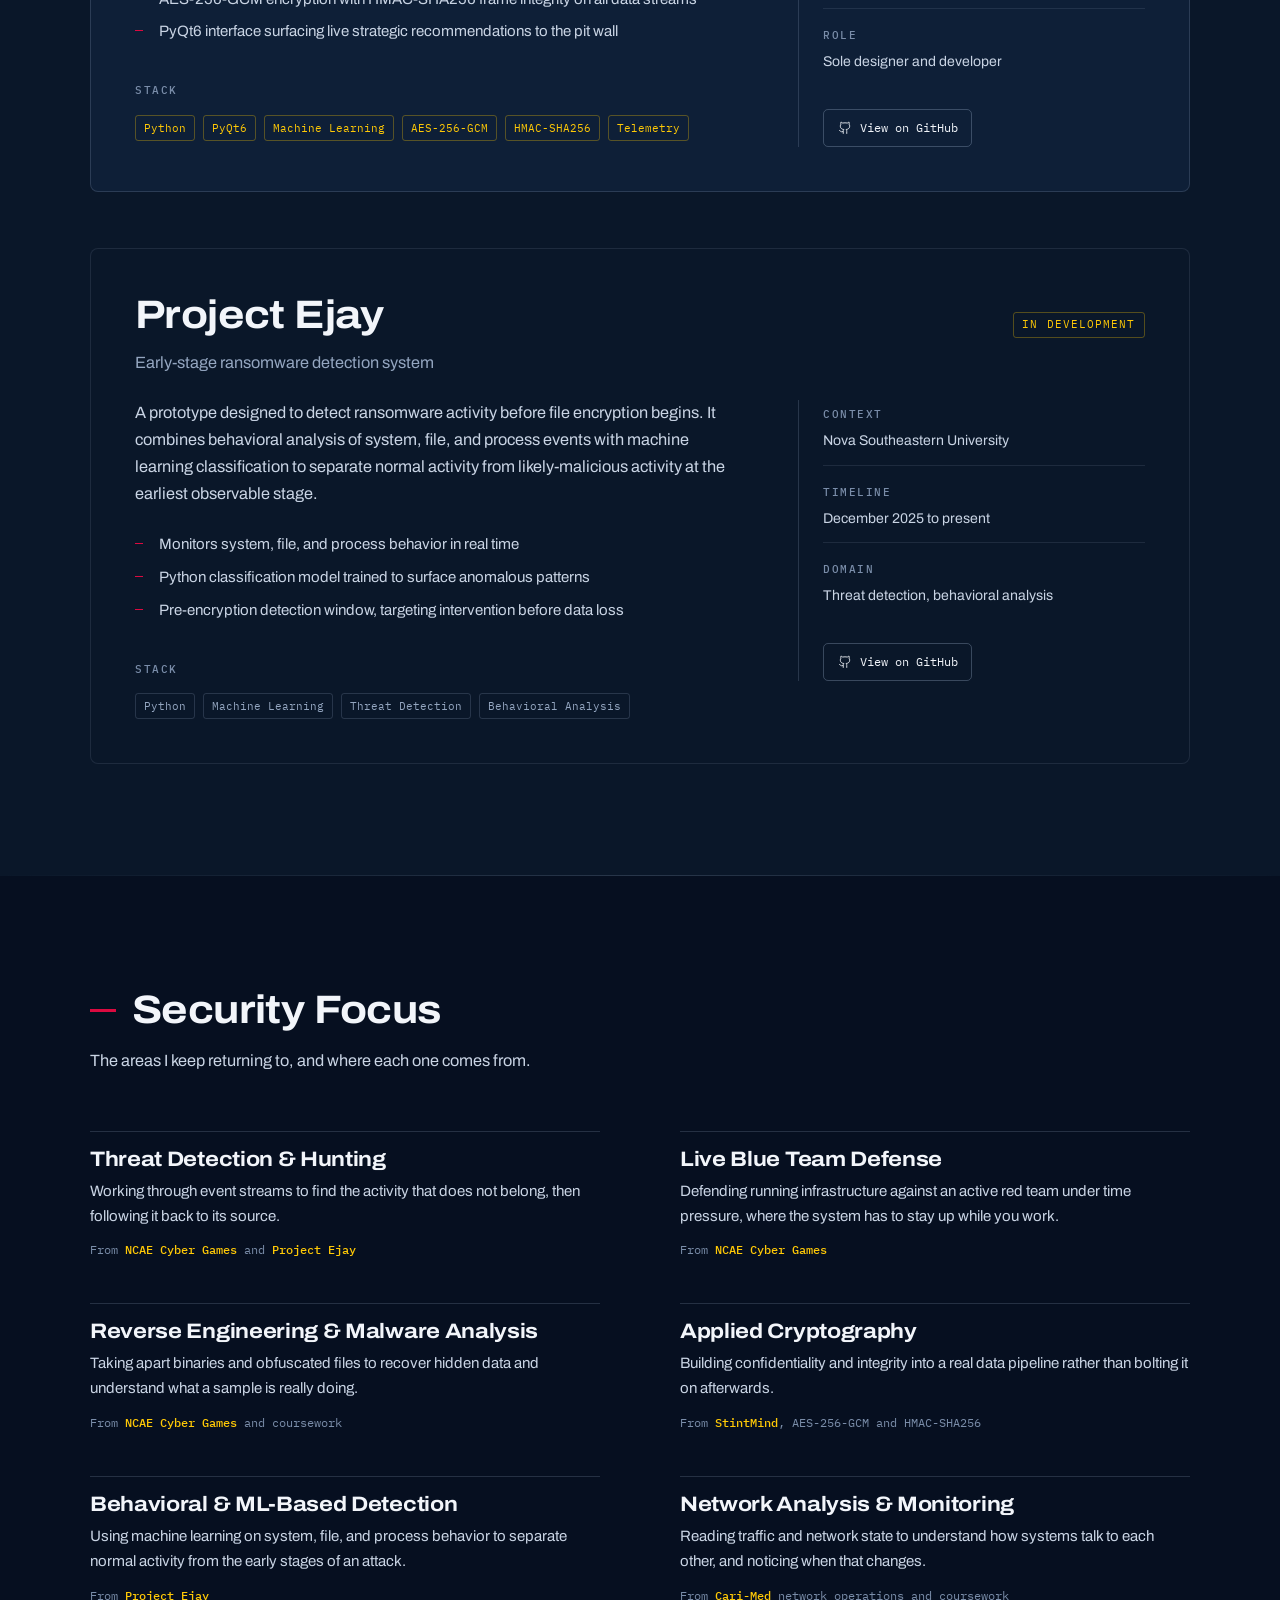
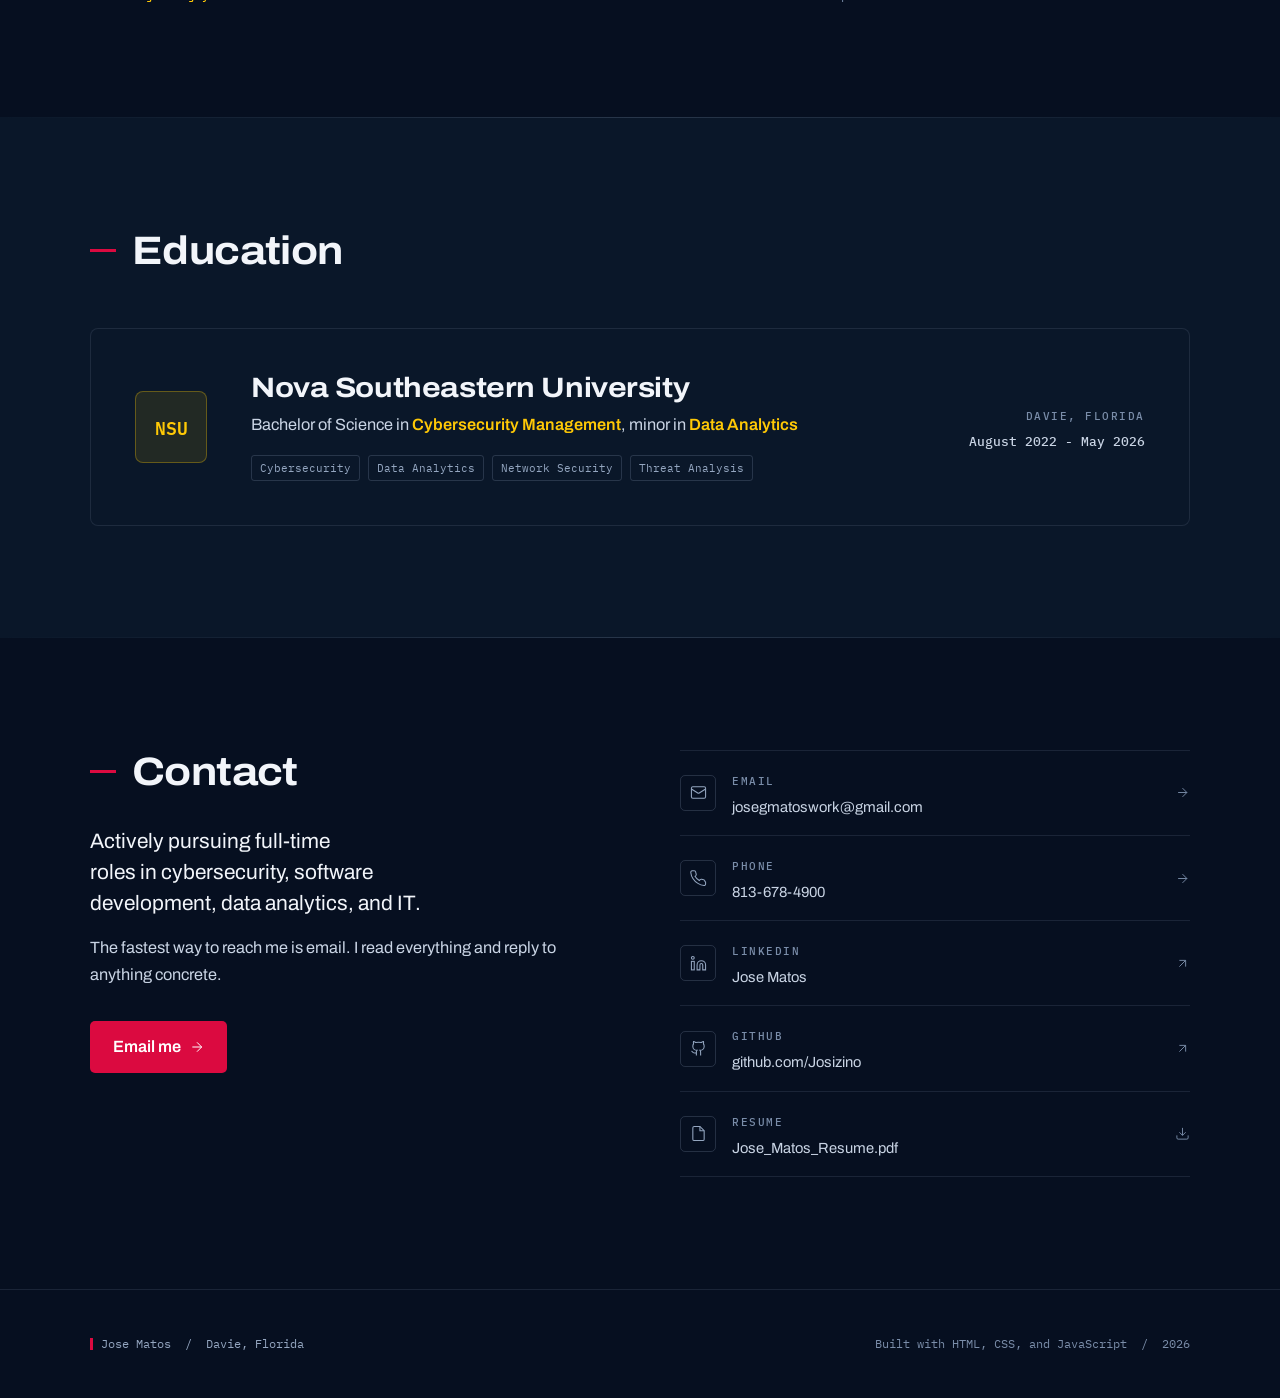
==== commit 8a39a1a5: "Rebuild the portfolio on an instrumentation design system Replaces four generations of accumulated C" ====
--- a/index.html
+++ b/index.html
@@ -3,574 +3,684 @@
 <head>
   <meta charset="UTF-8" />
   <meta name="viewport" content="width=device-width, initial-scale=1.0" />
-  <title>Jose Matos | Cybersecurity Graduate & IT Professional</title>
-  <meta name="description" content="Jose Matos — Cybersecurity Management graduate, Nova Southeastern University. Specializing in threat detection, software development, data analytics, and IT." />
-
-  <!-- Favicon -->
+
+  <title>Jose Matos | Cybersecurity Graduate &amp; IT Professional</title>
+  <meta name="description" content="Jose Matos, Cybersecurity Management graduate from Nova Southeastern University. Threat detection, blue team defense, secure software development, and enterprise IT." />
+
   <link rel="icon" type="image/svg+xml" href="favicon.svg" />
-
-  <!-- Open Graph / Social sharing -->
-  <meta property="og:type"        content="website" />
-  <meta property="og:title"       content="Jose Matos | Cybersecurity Graduate & IT Professional" />
-  <meta property="og:description" content="Cybersecurity graduate, blue team competitor, and security-focused developer. Projects include ML-powered ransomware detection and real-time AI race strategy." />
-  <meta property="og:url"         content="https://josizino.github.io/" />
-  <meta property="og:image"       content="https://josizino.github.io/og-image.png" />
-
-  <!-- Twitter Card -->
-  <meta name="twitter:card"        content="summary_large_image" />
-  <meta name="twitter:title"       content="Jose Matos | Cybersecurity Graduate & IT Professional" />
-  <meta name="twitter:description" content="Cybersecurity graduate, blue team competitor, and security-focused developer." />
-
-  <!-- Theme color (browser chrome on mobile) -->
-  <meta name="theme-color" content="#050D1C" />
-
-  <link rel="stylesheet" href="css/style-v2.css" />
+  <meta name="theme-color" content="#060F20" />
+
+  <meta property="og:type" content="website" />
+  <meta property="og:title" content="Jose Matos | Cybersecurity Graduate &amp; IT Professional" />
+  <meta property="og:description" content="Threat detection, blue team defense, secure software development, and enterprise IT." />
+  <meta property="og:url" content="https://josizino.github.io/" />
+  <meta property="og:image" content="https://josizino.github.io/og-image.jpg" />
+  <meta property="og:image:width" content="1200" />
+  <meta property="og:image:height" content="630" />
+  <meta name="twitter:card" content="summary_large_image" />
+  <meta name="twitter:title" content="Jose Matos | Cybersecurity Graduate &amp; IT Professional" />
+  <meta name="twitter:description" content="Threat detection, blue team defense, secure software development, and enterprise IT." />
+  <meta name="twitter:image" content="https://josizino.github.io/og-image.jpg" />
+
   <link rel="preconnect" href="https://fonts.googleapis.com" />
   <link rel="preconnect" href="https://fonts.gstatic.com" crossorigin />
-  <link href="https://fonts.googleapis.com/css2?family=Outfit:wght@400;600;700;800&family=DM+Sans:ital,opsz,wght@0,9..40,400;0,9..40,500;0,9..40,600;1,9..40,400&family=JetBrains+Mono:wght@400;500&display=swap" rel="stylesheet" />
+  <link href="https://fonts.googleapis.com/css2?family=Archivo:wdth,wght@75..125,400..800&family=IBM+Plex+Mono:wght@400;500;600&display=swap" rel="stylesheet" />
+
+  <link rel="stylesheet" href="css/tokens.css" />
+  <link rel="stylesheet" href="css/base.css" />
+  <link rel="stylesheet" href="css/sections.css" />
 </head>
 <body>
 
-  <!-- ── NAV ────────────────────────────────────────────────── -->
-  <nav id="navbar" aria-label="Primary navigation">
-    <div class="nav-inner">
-      <a href="#hero" class="nav-logo" aria-label="Home">
-        <span class="logo-bracket">[</span>JM<span class="logo-bracket">]</span>
-      </a>
-      <button class="nav-toggle" id="navToggle" aria-label="Toggle menu" aria-expanded="false">
-        <span></span><span></span><span></span>
-      </button>
-      <ul class="nav-links" role="list">
-        <li><a href="#about">About</a></li>
-        <li><a href="#skills">Skills</a></li>
-        <li><a href="#experience">Experience</a></li>
-        <li><a href="#projects">Projects</a></li>
-        <li><a href="#education">Education</a></li>
-        <li><a href="Jose_Matos_Resume.pdf" target="_blank">Resume</a></li>
-        <li><a href="https://github.com/Josizino" target="_blank" rel="noopener noreferrer">GitHub</a></li>
-        <li><a href="#contact" class="nav-cta">Contact</a></li>
-      </ul>
-    </div>
+<a class="skip-link" href="#main">Skip to content</a>
+
+<!-- ══ NAV ═══════════════════════════════════════════════════ -->
+<header class="nav" id="nav">
+  <nav class="nav__inner" aria-label="Primary">
+    <a class="nav__mark" href="#top" aria-label="Jose Matos, back to top">JM</a>
+
+    <button class="nav__toggle" id="navToggle" aria-expanded="false" aria-controls="navList" aria-label="Menu">
+      <span></span>
+    </button>
+
+    <ul class="nav__list" id="navList">
+      <li><a class="nav__link" href="#about">About</a></li>
+      <li><a class="nav__link" href="#skills">Skills</a></li>
+      <li><a class="nav__link" href="#experience">Experience</a></li>
+      <li><a class="nav__link" href="#projects">Projects</a></li>
+      <li><a class="nav__link" href="#focus">Security</a></li>
+      <li><a class="nav__link" href="#education">Education</a></li>
+      <li><a class="nav__link" href="Jose_Matos_Resume.pdf" target="_blank" rel="noopener">Resume</a></li>
+      <li><a class="nav__cta" href="#contact">Contact</a></li>
+    </ul>
   </nav>
-
-  <!-- ── HERO ───────────────────────────────────────────────── -->
-  <section id="hero" aria-label="Introduction">
-    <div class="hero-texture" aria-hidden="true"></div>
-    <div class="container hero-container">
-      <div class="hero-content">
-        <p class="hero-available">
-          <span class="available-dot" aria-hidden="true"></span>
-          Available for hire
-        </p>
-        <h1 class="hero-name">Jose Matos</h1>
-        <p class="hero-role">Cybersecurity Graduate<br>&amp; IT Professional</p>
-        <p class="hero-tagline">
-          Threat detection, software development, and IT — built across enterprise infrastructure, blue team competition, and personal projects.
-        </p>
-        <div class="hero-actions">
-          <a href="#projects" class="btn btn-primary">View Projects</a>
-          <a href="Jose_Matos_Resume.pdf" target="_blank" class="btn btn-ghost">
-            <svg width="15" height="15" viewBox="0 0 24 24" fill="none" stroke="currentColor" stroke-width="2" aria-hidden="true"><path d="M14 2H6a2 2 0 0 0-2 2v16a2 2 0 0 0 2 2h12a2 2 0 0 0 2-2V8z"/><polyline points="14 2 14 8 20 8"/></svg>
+</header>
+
+<!-- Sentinel for the sticky-nav observer. Keeps the nav state
+     change off any scroll listener. -->
+<div id="top" aria-hidden="true"></div>
+
+<main id="main">
+
+  <!-- ══ HERO ════════════════════════════════════════════════ -->
+  <section class="hero" aria-labelledby="hero-name">
+    <div class="hero__inner">
+
+      <div class="hero__text">
+        <p class="key enter" style="--i:0">Cybersecurity &amp; IT</p>
+        <h1 class="hero__name enter" id="hero-name" style="--i:1">Jose Matos</h1>
+        <p class="hero__role enter" style="--i:2">Cybersecurity Graduate<br />&amp; IT Professional</p>
+        <p class="hero__blurb enter" style="--i:3">
+          Threat detection, secure software development, and enterprise IT, built across
+          live blue team competition, production infrastructure, and independent projects.
+        </p>
+        <div class="hero__actions enter" style="--i:4">
+          <a class="btn btn--primary" href="#projects">View Projects</a>
+          <a class="btn btn--ghost" href="Jose_Matos_Resume.pdf" target="_blank" rel="noopener">
+            <svg width="15" height="15" viewBox="0 0 24 24" fill="none" stroke="currentColor" stroke-width="1.5" aria-hidden="true"><path d="M14 2H6a2 2 0 0 0-2 2v16a2 2 0 0 0 2 2h12a2 2 0 0 0 2-2V8z"/><polyline points="14 2 14 8 20 8"/></svg>
             Resume
           </a>
         </div>
       </div>
-      <div class="hero-sidebar" aria-hidden="true">
-        <div class="hero-sidebar-inner">
-          <p class="hero-sidebar-label">Core capabilities</p>
-          <ul class="hero-caps-list">
-            <li>Threat Detection</li>
-            <li>Blue Team Operations</li>
-            <li>Python / C# Development</li>
-            <li>IT Infrastructure</li>
-            <li>Machine Learning</li>
-            <li>Game Development</li>
-          </ul>
-          <div class="hero-sidebar-links">
-            <a href="https://github.com/Josizino" target="_blank" rel="noopener noreferrer" class="hero-sidebar-link">
-              <svg width="14" height="14" viewBox="0 0 24 24" fill="none" stroke="currentColor" stroke-width="2"><path d="M15 22v-4a4.8 4.8 0 0 0-1-3.5c3 0 6-2 6-5.5.08-1.25-.27-2.48-1-3.5.28-1.15.28-2.35 0-3.5 0 0-1 0-3 1.5-2.64-.5-5.36-.5-8 0C6 2 5 2 5 2c-.3 1.15-.3 2.35 0 3.5A5.403 5.403 0 0 0 4 9c0 3.5 3 5.5 6 5.5-.39.49-.68 1.05-.85 1.65-.17.6-.22 1.23-.15 1.85v4"/><path d="M9 18c-4.51 2-5-2-7-2"/></svg>
-              GitHub
+
+      <aside class="readout enter" style="--i:5" aria-label="At a glance">
+        <div class="readout__row">
+          <span class="key">Status</span>
+          <span class="readout__val"><span class="live">Open to full-time roles</span></span>
+        </div>
+        <div class="readout__row">
+          <span class="key">Focus</span>
+          <span class="readout__val">Threat detection, secure development, IT infrastructure</span>
+        </div>
+        <div class="readout__row">
+          <span class="key">Degree</span>
+          <span class="readout__val">B.S. Cybersecurity Management, May 2026</span>
+        </div>
+        <div class="readout__row">
+          <span class="key">Based</span>
+          <span class="readout__val">Davie, Florida</span>
+        </div>
+
+        <div class="readout__links">
+          <a class="readout__link" href="https://github.com/Josizino" target="_blank" rel="noopener noreferrer">
+            <svg width="14" height="14" viewBox="0 0 24 24" fill="none" stroke="currentColor" stroke-width="1.5" aria-hidden="true"><path d="M15 22v-4a4.8 4.8 0 0 0-1-3.5c3 0 6-2 6-5.5.08-1.25-.27-2.48-1-3.5.28-1.15.28-2.35 0-3.5 0 0-1 0-3 1.5-2.64-.5-5.36-.5-8 0C6 2 5 2 5 2c-.3 1.15-.3 2.35 0 3.5A5.403 5.403 0 0 0 4 9c0 3.5 3 5.5 6 5.5-.39.49-.68 1.05-.85 1.65-.17.6-.22 1.23-.15 1.85v4"/><path d="M9 18c-4.51 2-5-2-7-2"/></svg>
+            GitHub
+          </a>
+          <a class="readout__link" href="https://www.linkedin.com/in/jose-matos-036694281/" target="_blank" rel="noopener noreferrer">
+            <svg width="14" height="14" viewBox="0 0 24 24" fill="none" stroke="currentColor" stroke-width="1.5" aria-hidden="true"><path d="M16 8a6 6 0 0 1 6 6v7h-4v-7a2 2 0 0 0-2-2 2 2 0 0 0-2 2v7h-4v-7a6 6 0 0 1 6-6z"/><rect x="2" y="9" width="4" height="12"/><circle cx="4" cy="4" r="2"/></svg>
+            LinkedIn
+          </a>
+        </div>
+      </aside>
+
+    </div>
+  </section>
+
+  <!-- ══ ABOUT ═══════════════════════════════════════════════ -->
+  <section class="section" id="about" aria-labelledby="about-h">
+    <div class="shell about">
+
+      <div class="reveal">
+        <h2 class="h-section" id="about-h">About</h2>
+        <p class="lede" style="margin-top: var(--space-6)">
+          I work where IT infrastructure, software development, and security operations meet.
+        </p>
+        <p class="prose" style="margin-top: var(--space-5)">
+          In practice that has meant enterprise help desk and network support at Cari-Med,
+          blue team defense in the NCAE Cyber Games, and independent projects in machine
+          learning, ransomware detection, and game development. I like problems where you
+          have to reason about what a system is actually doing underneath, whether that is
+          tracing an attacker through event logs or working out why a telemetry stream drifts.
+        </p>
+        <p class="prose">
+          Away from the keyboard I race competitively in iRacing and Le Mans Ultimate, train
+          consistently, and have spent time living in Jamaica and the United States and
+          travelling through Canada, France, and England.
+        </p>
+
+        <div class="about__seeking">
+          <span class="key">What I am looking for</span>
+          <p>
+            Full-time roles in <strong>cybersecurity</strong>, <strong>software development</strong>,
+            <strong>data analytics</strong>, and <strong>IT</strong>.
+          </p>
+        </div>
+      </div>
+
+      <div class="reveal" style="--reveal-delay: 90ms">
+        <div class="spine__row">
+          <span class="key">Education</span>
+          <span class="spine__name">Nova Southeastern University</span>
+          <span class="spine__sub">B.S. Cybersecurity Management, minor Data Analytics</span>
+        </div>
+        <div class="spine__row">
+          <span class="key">Current role</span>
+          <span class="spine__name">Junior IT Staff, Cari-Med Limited</span>
+          <span class="spine__sub">Kingston, Jamaica</span>
+        </div>
+        <div class="spine__row">
+          <span class="key">Competition</span>
+          <span class="spine__name">NCAE Cyber Games, Blue Team</span>
+          <span class="spine__sub">National collegiate cyber defense</span>
+        </div>
+        <div class="spine__row">
+          <span class="key">Reach me</span>
+          <a class="link spine__link" href="mailto:josegmatoswork@gmail.com">josegmatoswork@gmail.com</a>
+          <a class="link spine__link" href="https://github.com/Josizino" target="_blank" rel="noopener noreferrer">github.com/Josizino</a>
+        </div>
+      </div>
+
+    </div>
+  </section>
+
+  <!-- ══ SKILLS ══════════════════════════════════════════════ -->
+  <section class="section section--alt" id="skills" aria-labelledby="skills-h">
+    <div class="shell">
+
+      <div class="section-head reveal">
+        <h2 class="h-section" id="skills-h">Capabilities</h2>
+        <p class="prose">
+          Grouped by the kind of work rather than by the tool. Everything listed here comes
+          from coursework, competition, or something I have actually shipped.
+        </p>
+      </div>
+
+      <div class="caps">
+
+        <article class="cap cap--lead reveal" style="--cap-accent: var(--accent)">
+          <div class="cap__tick" aria-hidden="true"></div>
+          <h3 class="cap__title">Cybersecurity &amp; Networking</h3>
+          <p class="cap__note">
+            Blue team defense, log analysis, and threat hunting, applied in live competition
+            and in a production enterprise environment.
+          </p>
+          <ul class="tag-set">
+            <li class="tag tag--signal">Wireshark</li>
+            <li class="tag tag--signal">Splunk</li>
+            <li class="tag tag--signal">Network Monitoring</li>
+            <li class="tag tag--signal">Threat Detection</li>
+            <li class="tag tag--signal">Blue Team</li>
+            <li class="tag tag--signal">Reverse Engineering</li>
+            <li class="tag tag--signal">Malware Handling</li>
+            <li class="tag tag--signal">CyberChef</li>
+            <li class="tag tag--signal">John the Ripper</li>
+            <li class="tag tag--signal">Virtual Machines</li>
+          </ul>
+        </article>
+
+        <article class="cap cap--tint reveal" style="--cap-accent: var(--accent); --reveal-delay: 60ms">
+          <div class="cap__tick" aria-hidden="true"></div>
+          <h3 class="cap__title">Programming &amp; Data</h3>
+          <ul class="tag-set">
+            <li class="tag">Python</li>
+            <li class="tag">C#</li>
+            <li class="tag">.NET</li>
+            <li class="tag">Java</li>
+            <li class="tag">PyQt6</li>
+            <li class="tag">SQL</li>
+            <li class="tag">Tableau</li>
+            <li class="tag">Data Analysis</li>
+            <li class="tag">HTML</li>
+            <li class="tag">CSS</li>
+          </ul>
+        </article>
+
+        <article class="cap reveal" style="--reveal-delay: 120ms">
+          <div class="cap__tick" aria-hidden="true"></div>
+          <h3 class="cap__title">Systems &amp; Platforms</h3>
+          <ul class="tag-set">
+            <li class="tag">Linux</li>
+            <li class="tag">Windows Admin</li>
+            <li class="tag">macOS</li>
+            <li class="tag">Processes &amp; Threads</li>
+            <li class="tag">Virtual Memory</li>
+            <li class="tag">OS Internals</li>
+          </ul>
+        </article>
+
+        <article class="cap cap--tint reveal" style="--cap-accent: var(--signal)">
+          <div class="cap__tick" aria-hidden="true"></div>
+          <h3 class="cap__title">Game Security &amp; Anti-Cheat</h3>
+          <ul class="tag-set">
+            <li class="tag">External Cheats</li>
+            <li class="tag">Internal Cheats</li>
+            <li class="tag">Wall Hacks</li>
+            <li class="tag">Aimbots</li>
+            <li class="tag">Modding</li>
+            <li class="tag">Cheat Detection</li>
+            <li class="tag">PC Cheat Ecosystems</li>
+          </ul>
+        </article>
+
+        <article class="cap reveal" style="--reveal-delay: 60ms">
+          <div class="cap__tick" aria-hidden="true"></div>
+          <h3 class="cap__title">IT &amp; Support</h3>
+          <ul class="tag-set">
+            <li class="tag">Help Desk</li>
+            <li class="tag">Troubleshooting</li>
+            <li class="tag">IT Documentation</li>
+            <li class="tag">Asset Management</li>
+          </ul>
+        </article>
+
+        <article class="cap cap--wide reveal" style="--cap-accent: var(--signal)">
+          <div class="cap__tick" aria-hidden="true"></div>
+          <h3 class="cap__title">Game Development</h3>
+          <ul class="tag-set">
+            <li class="tag">Unity</li>
+            <li class="tag">C#</li>
+            <li class="tag">Unity UI Development</li>
+            <li class="tag">Menus</li>
+            <li class="tag">HUD</li>
+          </ul>
+        </article>
+
+        <article class="cap cap--wide reveal" style="--reveal-delay: 60ms">
+          <div class="cap__tick" aria-hidden="true"></div>
+          <h3 class="cap__title">Professional</h3>
+          <ul class="tag-set">
+            <li class="tag">Technical Communication</li>
+            <li class="tag">Non-Technical Audiences</li>
+            <li class="tag">Fast Learner</li>
+            <li class="tag">Knowledge Gap Analysis</li>
+            <li class="tag">Malware Safe Handling</li>
+            <li class="tag">Verbal &amp; Written English</li>
+            <li class="tag">Self-Directed Research</li>
+          </ul>
+        </article>
+
+      </div>
+    </div>
+  </section>
+
+  <!-- ══ EXPERIENCE ══════════════════════════════════════════ -->
+  <section class="section" id="experience" aria-labelledby="exp-h">
+    <div class="shell">
+
+      <div class="section-head reveal">
+        <h2 class="h-section" id="exp-h">Experience</h2>
+      </div>
+
+      <div class="track">
+
+        <article class="stint reveal">
+          <div class="stint__head">
+            <h3 class="stint__role">Junior IT Staff</h3>
+            <span class="stint__when">December 2024 - June 2026</span>
+          </div>
+          <p class="stint__org">Cari-Med Limited <span>· Kingston, Jamaica</span></p>
+          <ul class="stint__list">
+            <li>Delivered first-line technical support across hardware, software, and network systems for enterprise staff.</li>
+            <li>Managed network operations including user access provisioning, connectivity troubleshooting, and equipment lifecycle documentation.</li>
+            <li>Assisted with data backups, basic security checks, and system maintenance in a live enterprise environment.</li>
+            <li>Collaborated with senior IT staff on system upgrades, patches, and routine maintenance initiatives.</li>
+          </ul>
+          <ul class="tag-set stint__tags">
+            <li class="tag">Help Desk</li>
+            <li class="tag">Network Ops</li>
+            <li class="tag">IT Documentation</li>
+            <li class="tag">Data Backup</li>
+          </ul>
+        </article>
+
+        <article class="stint reveal" style="--node: var(--signal)">
+          <div class="stint__head">
+            <h3 class="stint__role">
+              Blue Team Competitor
+              <span class="stint__badge">CTF</span>
+            </h3>
+            <span class="stint__when">August 2025 - May 2026</span>
+          </div>
+          <p class="stint__org">NCAE Cyber Games <span>· National Collegiate Cyber Defense Competition</span></p>
+          <p class="stint__intro">
+            Competed as a blue team member in the NCAE Cyber Games, a nationally recognized
+            collegiate cybersecurity competition focused on defending live infrastructure
+            against real attack scenarios.
+          </p>
+          <ul class="stint__list">
+            <li>Captured flags by analyzing logs, decoding encoded payloads, and tracing attacker activity across compromised systems.</li>
+            <li>Performed log analysis and threat hunting using <strong>Splunk</strong> to surface indicators of compromise across event streams.</li>
+            <li>Applied reverse engineering techniques to analyze binaries and obfuscated files, recovering hidden data and understanding malware behavior.</li>
+            <li>Used <strong>CyberChef</strong> to decode and transform encoded artifacts: Base64, XOR, hex, and multi-stage cipher chains.</li>
+            <li>Cracked password hashes using <strong>John the Ripper</strong> to recover credentials during forensic investigation challenges.</li>
+            <li>Used <strong>dCode</strong> to solve classical cipher and encoding challenges under timed competition conditions.</li>
+            <li>Operated entirely within virtualized Linux environments, managing and pivoting across multiple VMs during live defense scenarios.</li>
+          </ul>
+          <ul class="tag-set stint__tags">
+            <li class="tag">Splunk</li>
+            <li class="tag">Reverse Engineering</li>
+            <li class="tag">CyberChef</li>
+            <li class="tag">John the Ripper</li>
+            <li class="tag">Linux</li>
+            <li class="tag">Virtual Machines</li>
+            <li class="tag">CTF / Flag Capture</li>
+          </ul>
+        </article>
+
+      </div>
+    </div>
+  </section>
+
+  <!-- ══ PROJECTS ════════════════════════════════════════════ -->
+  <section class="section section--alt" id="projects" aria-labelledby="proj-h">
+    <div class="shell">
+
+      <div class="section-head reveal">
+        <h2 class="h-section" id="proj-h">Projects</h2>
+      </div>
+
+      <article class="case case--lead reveal" aria-labelledby="case-stintmind">
+        <header class="case__head">
+          <h3 class="case__title" id="case-stintmind">StintMind</h3>
+          <span class="case__state">Active</span>
+          <p class="case__tagline">AI-driven motorsport race strategy and security platform</p>
+        </header>
+
+        <div class="case__body">
+          <div>
+            <p class="prose">
+              A Python desktop application delivering real-time race strategy for sim-racing
+              teams. It ingests 60&nbsp;Hz telemetry through shared-memory interfaces and applies
+              machine learning to predict tire degradation, fuel consumption, and lap-time
+              evolution. CIA-triad security is enforced across the entire data pipeline.
+            </p>
+            <ul class="case__list">
+              <li>60&nbsp;Hz shared-memory telemetry pipeline for iRacing and Le Mans Ultimate</li>
+              <li>Machine learning models predicting tire wear, fuel burn, and lap-time evolution in real time</li>
+              <li>AES-256-GCM encryption with HMAC-SHA256 frame integrity on all data streams</li>
+              <li>PyQt6 interface surfacing live strategic recommendations to the pit wall</li>
+            </ul>
+
+            <div class="case__stack">
+              <span class="key">Stack</span>
+              <ul class="tag-set">
+                <li class="tag tag--signal">Python</li>
+                <li class="tag tag--signal">PyQt6</li>
+                <li class="tag tag--signal">Machine Learning</li>
+                <li class="tag tag--signal">AES-256-GCM</li>
+                <li class="tag tag--signal">HMAC-SHA256</li>
+                <li class="tag tag--signal">Telemetry</li>
+              </ul>
+            </div>
+          </div>
+
+          <aside class="case__meta">
+            <div class="readout__row">
+              <span class="key">Context</span>
+              <span class="readout__val">Personal project</span>
+            </div>
+            <div class="readout__row">
+              <span class="key">Timeline</span>
+              <span class="readout__val">May 2026 to present</span>
+            </div>
+            <div class="readout__row">
+              <span class="key">Domain</span>
+              <span class="readout__val">Telemetry, machine learning, applied cryptography</span>
+            </div>
+            <div class="readout__row">
+              <span class="key">Role</span>
+              <span class="readout__val">Sole designer and developer</span>
+            </div>
+            <a class="case__link" href="https://github.com/Josizino" target="_blank" rel="noopener noreferrer">
+              <svg width="14" height="14" viewBox="0 0 24 24" fill="none" stroke="currentColor" stroke-width="1.5" aria-hidden="true"><path d="M15 22v-4a4.8 4.8 0 0 0-1-3.5c3 0 6-2 6-5.5.08-1.25-.27-2.48-1-3.5.28-1.15.28-2.35 0-3.5 0 0-1 0-3 1.5-2.64-.5-5.36-.5-8 0C6 2 5 2 5 2c-.3 1.15-.3 2.35 0 3.5A5.403 5.403 0 0 0 4 9c0 3.5 3 5.5 6 5.5-.39.49-.68 1.05-.85 1.65-.17.6-.22 1.23-.15 1.85v4"/><path d="M9 18c-4.51 2-5-2-7-2"/></svg>
+              View on GitHub
             </a>
-            <a href="https://www.linkedin.com/in/jose-matos-036694281/" target="_blank" rel="noopener noreferrer" class="hero-sidebar-link">
-              <svg width="14" height="14" viewBox="0 0 24 24" fill="none" stroke="currentColor" stroke-width="2"><path d="M16 8a6 6 0 0 1 6 6v7h-4v-7a2 2 0 0 0-2-2 2 2 0 0 0-2 2v7h-4v-7a6 6 0 0 1 6-6z"/><rect x="2" y="9" width="4" height="12"/><circle cx="4" cy="4" r="2"/></svg>
-              LinkedIn
+          </aside>
+        </div>
+      </article>
+
+      <article class="case reveal" aria-labelledby="case-ejay">
+        <header class="case__head">
+          <h3 class="case__title" id="case-ejay">Project Ejay</h3>
+          <span class="case__state">In development</span>
+          <p class="case__tagline">Early-stage ransomware detection system</p>
+        </header>
+
+        <div class="case__body">
+          <div>
+            <p class="prose">
+              A prototype designed to detect ransomware activity before file encryption begins.
+              It combines behavioral analysis of system, file, and process events with machine
+              learning classification to separate normal activity from likely-malicious activity
+              at the earliest observable stage.
+            </p>
+            <ul class="case__list">
+              <li>Monitors system, file, and process behavior in real time</li>
+              <li>Python classification model trained to surface anomalous patterns</li>
+              <li>Pre-encryption detection window, targeting intervention before data loss</li>
+            </ul>
+
+            <div class="case__stack">
+              <span class="key">Stack</span>
+              <ul class="tag-set">
+                <li class="tag">Python</li>
+                <li class="tag">Machine Learning</li>
+                <li class="tag">Threat Detection</li>
+                <li class="tag">Behavioral Analysis</li>
+              </ul>
+            </div>
+          </div>
+
+          <aside class="case__meta">
+            <div class="readout__row">
+              <span class="key">Context</span>
+              <span class="readout__val">Nova Southeastern University</span>
+            </div>
+            <div class="readout__row">
+              <span class="key">Timeline</span>
+              <span class="readout__val">December 2025 to present</span>
+            </div>
+            <div class="readout__row">
+              <span class="key">Domain</span>
+              <span class="readout__val">Threat detection, behavioral analysis</span>
+            </div>
+            <a class="case__link" href="https://github.com/Josizino" target="_blank" rel="noopener noreferrer">
+              <svg width="14" height="14" viewBox="0 0 24 24" fill="none" stroke="currentColor" stroke-width="1.5" aria-hidden="true"><path d="M15 22v-4a4.8 4.8 0 0 0-1-3.5c3 0 6-2 6-5.5.08-1.25-.27-2.48-1-3.5.28-1.15.28-2.35 0-3.5 0 0-1 0-3 1.5-2.64-.5-5.36-.5-8 0C6 2 5 2 5 2c-.3 1.15-.3 2.35 0 3.5A5.403 5.403 0 0 0 4 9c0 3.5 3 5.5 6 5.5-.39.49-.68 1.05-.85 1.65-.17.6-.22 1.23-.15 1.85v4"/><path d="M9 18c-4.51 2-5-2-7-2"/></svg>
+              View on GitHub
             </a>
-          </div>
-        </div>
-      </div>
-    </div>
-  </section>
-
-  <!-- ── ABOUT ──────────────────────────────────────────────── -->
-  <section id="about" class="section">
-    <div class="container">
-      <div class="about-grid-v2">
-        <div class="about-text reveal">
-          <h2 class="section-title">About</h2>
-          <p class="about-lead">
-            B.S. Cybersecurity Management, Nova Southeastern University, May 2026 — with a minor in Data Analytics.
-          </p>
-          <p class="about-body">
-            I work across IT infrastructure, software development, and security operations. In practice: enterprise help desk and network support at Cari-Med, blue team defense in the NCAE Cyber Games, and personal projects in machine learning, ransomware detection, and game development.
-          </p>
-          <p class="about-body">
-            Outside work I'm a competitive simracer in iRacing and Le Mans Ultimate, a consistent presence in the gym, and someone who's spent time living in Jamaica, the US, and traveling through Canada, France, and England.
-          </p>
-          <div class="seeking-block">
-            <span class="seeking-label">What I'm Looking For</span>
-            <p class="seeking-text">Seeking full-time roles in <strong>cybersecurity</strong>, <strong>software development</strong>, <strong>data analytics</strong>, and <strong>IT</strong>.</p>
-          </div>
-        </div>
-        <div class="about-meta reveal reveal-right">
-          <div class="about-meta-group">
-            <p class="about-meta-label">Education</p>
-            <p class="about-meta-value">NSU · Cybersecurity Management</p>
-            <p class="about-meta-sub">Minor in Data Analytics · 2022-2026</p>
-          </div>
-          <div class="about-meta-group">
-            <p class="about-meta-label">Experience</p>
-            <p class="about-meta-value">Junior IT Staff · Cari-Med</p>
-            <p class="about-meta-sub">Dec 2024 - June 2026 · Kingston, Jamaica</p>
-          </div>
-          <div class="about-meta-group">
-            <p class="about-meta-label">Contact</p>
-            <a href="mailto:josegmatoswork@gmail.com" class="about-meta-link">josegmatoswork@gmail.com</a>
-            <a href="https://github.com/Josizino" target="_blank" rel="noopener noreferrer" class="about-meta-link">github.com/Josizino</a>
-          </div>
-        </div>
-      </div>
-    </div>
-  </section>
-
-  <!-- ── SKILLS ─────────────────────────────────────────────── -->
-  <section id="skills" class="section section-alt">
-    <div class="container">
-      <div class="section-header reveal">
-        <span class="section-label">// skills</span>
-        <h2 class="section-title">Technical Skills</h2>
-      </div>
-
-      <div class="skills-bento">
-
-        <div class="skill-card skill-card-featured reveal" style="--card-accent: var(--red);">
-          <div class="skill-card-head">
-            <svg class="skill-glyph" width="18" height="18" viewBox="0 0 24 24" fill="none" stroke="currentColor" stroke-width="1.6" aria-hidden="true"><path d="M12 22s8-4 8-10V5l-8-3-8 3v7c0 6 8 10 8 10z"/></svg>
-            <h3>Cybersecurity &amp; Networking</h3>
-            <span class="skill-count">10</span>
-          </div>
-          <p class="skill-note">Blue team defense, log analysis, and threat hunting — applied in live competition and enterprise environments.</p>
-          <div class="skill-tags">
-            <span class="tag">Wireshark</span>
-            <span class="tag">Splunk</span>
-            <span class="tag">Network Monitoring</span>
-            <span class="tag">Threat Detection</span>
-            <span class="tag">Blue Team</span>
-            <span class="tag">Reverse Engineering</span>
-            <span class="tag">Malware Handling</span>
-            <span class="tag">CyberChef</span>
-            <span class="tag">John the Ripper</span>
-            <span class="tag">Virtual Machines</span>
-          </div>
-        </div>
-
-        <div class="skill-card reveal" style="--card-accent: var(--red);">
-          <div class="skill-card-head">
-            <svg class="skill-glyph" width="18" height="18" viewBox="0 0 24 24" fill="none" stroke="currentColor" stroke-width="1.6" aria-hidden="true"><polyline points="16 18 22 12 16 6"/><polyline points="8 6 2 12 8 18"/></svg>
-            <h3>Programming &amp; Data</h3>
-            <span class="skill-count">10</span>
-          </div>
-          <div class="skill-tags">
-            <span class="tag">Python</span>
-            <span class="tag">C#</span>
-            <span class="tag">.NET</span>
-            <span class="tag">PyQt6</span>
-            <span class="tag">Java</span>
-            <span class="tag">SQL</span>
-            <span class="tag">Tableau</span>
-            <span class="tag">Data Analysis</span>
-            <span class="tag">HTML</span>
-            <span class="tag">CSS</span>
-          </div>
-        </div>
-
-        <div class="skill-card reveal">
-          <div class="skill-card-head">
-            <svg class="skill-glyph" width="18" height="18" viewBox="0 0 24 24" fill="none" stroke="currentColor" stroke-width="1.6" aria-hidden="true"><rect x="2" y="3" width="20" height="14" rx="2"/><line x1="8" y1="21" x2="16" y2="21"/><line x1="12" y1="17" x2="12" y2="21"/></svg>
-            <h3>Systems &amp; Platforms</h3>
-            <span class="skill-count">6</span>
-          </div>
-          <div class="skill-tags">
-            <span class="tag">Linux</span>
-            <span class="tag">Windows Admin</span>
-            <span class="tag">macOS</span>
-            <span class="tag">Processes &amp; Threads</span>
-            <span class="tag">Virtual Memory</span>
-            <span class="tag">OS Internals</span>
-          </div>
-        </div>
-
-        <div class="skill-card reveal" style="--card-accent: var(--yellow);">
-          <div class="skill-card-head">
-            <svg class="skill-glyph" width="18" height="18" viewBox="0 0 24 24" fill="none" stroke="currentColor" stroke-width="1.6" aria-hidden="true"><line x1="6" y1="12" x2="10" y2="12"/><line x1="8" y1="10" x2="8" y2="14"/><circle cx="15" cy="11" r="1"/><circle cx="17" cy="13" r="1"/><rect x="2" y="6" width="20" height="12" rx="4"/></svg>
-            <h3>Game Security &amp; Anti-Cheat</h3>
-            <span class="skill-count">7</span>
-          </div>
-          <div class="skill-tags">
-            <span class="tag">External Cheats</span>
-            <span class="tag">Internal Cheats</span>
-            <span class="tag">Wall Hacks</span>
-            <span class="tag">Aimbots</span>
-            <span class="tag">Modding</span>
-            <span class="tag">Cheat Detection</span>
-            <span class="tag">PC Cheat Ecosystems</span>
-          </div>
-        </div>
-
-        <div class="skill-card reveal">
-          <div class="skill-card-head">
-            <svg class="skill-glyph" width="18" height="18" viewBox="0 0 24 24" fill="none" stroke="currentColor" stroke-width="1.6" aria-hidden="true"><path d="M17 21v-2a4 4 0 0 0-4-4H5a4 4 0 0 0-4 4v2"/><circle cx="9" cy="7" r="4"/><path d="M23 21v-2a4 4 0 0 0-3-3.87"/><path d="M16 3.13a4 4 0 0 1 0 7.75"/></svg>
-            <h3>IT &amp; Support</h3>
-            <span class="skill-count">4</span>
-          </div>
-          <div class="skill-tags">
-            <span class="tag">Help Desk</span>
-            <span class="tag">Troubleshooting</span>
-            <span class="tag">IT Documentation</span>
-            <span class="tag">Asset Management</span>
-          </div>
-        </div>
-
-        <div class="skill-card reveal" style="--card-accent: var(--yellow);">
-          <div class="skill-card-head">
-            <svg class="skill-glyph" width="18" height="18" viewBox="0 0 24 24" fill="none" stroke="currentColor" stroke-width="1.6" aria-hidden="true"><polygon points="5 3 19 12 5 21 5 3"/></svg>
-            <h3>Game Development</h3>
-            <span class="skill-count">5</span>
-          </div>
-          <div class="skill-tags">
-            <span class="tag">Unity</span>
-            <span class="tag">C#</span>
-            <span class="tag">Unity UI Development</span>
-            <span class="tag">Menus</span>
-            <span class="tag">HUD</span>
-          </div>
-        </div>
-
-        <div class="skill-card reveal">
-          <div class="skill-card-head">
-            <svg class="skill-glyph" width="18" height="18" viewBox="0 0 24 24" fill="none" stroke="currentColor" stroke-width="1.6" aria-hidden="true"><path d="M21 15a2 2 0 0 1-2 2H7l-4 4V5a2 2 0 0 1 2-2h14a2 2 0 0 1 2 2z"/></svg>
-            <h3>Professional Skills</h3>
-            <span class="skill-count">7</span>
-          </div>
-          <div class="skill-tags">
-            <span class="tag">Technical Communication</span>
-            <span class="tag">Non-Technical Audiences</span>
-            <span class="tag">Fast Learner</span>
-            <span class="tag">Knowledge Gap Analysis</span>
-            <span class="tag">Malware Safe Handling</span>
-            <span class="tag">Verbal &amp; Written English</span>
-            <span class="tag">Self-Directed Research</span>
-          </div>
-        </div>
-
-      </div>
-
-    </div>
-  </section>
-
-  <!-- ── EXPERIENCE ─────────────────────────────────────────── -->
-  <section id="experience" class="section">
-    <div class="container">
-      <div class="section-header reveal">
-        <h2 class="section-title">Experience</h2>
-      </div>
-
-      <div class="timeline">
-        <div class="timeline-item reveal">
-          <div class="timeline-dot"></div>
-          <div class="timeline-content">
-            <div class="timeline-header">
-              <div>
-                <h3 class="timeline-role">Junior IT Staff</h3>
-                <p class="timeline-company">
-                  <span class="company-name">Cari-Med Limited</span>
-                  <span class="company-location">· Kingston, Jamaica</span>
-                </p>
-              </div>
-              <span class="timeline-date">December 2024 – June 2026</span>
-            </div>
-            <ul class="timeline-bullets" role="list">
-              <li>Delivered first-line technical support across hardware, software, and network systems for enterprise staff.</li>
-              <li>Managed network operations including user access provisioning, connectivity troubleshooting, and equipment lifecycle documentation.</li>
-              <li>Assisted with data backups, basic security checks, and system maintenance in a live enterprise environment.</li>
-              <li>Collaborated with senior IT staff on system upgrades, patches, and routine maintenance initiatives.</li>
-            </ul>
-            <div class="timeline-tags">
-              <span class="tag">Help Desk</span>
-              <span class="tag">Network Ops</span>
-              <span class="tag">IT Documentation</span>
-              <span class="tag">Data Backup</span>
-            </div>
-          </div>
-        </div>
-
-        <div class="timeline-item reveal">
-          <div class="timeline-dot timeline-dot-competition"></div>
-          <div class="timeline-content timeline-content-competition">
-            <div class="timeline-header">
-              <div>
-                <h3 class="timeline-role">
-                  Blue Team Competitor
-                  <span class="role-badge-inline">CTF</span>
-                </h3>
-                <p class="timeline-company">
-                  <span class="company-name">NCAE Cyber Games</span>
-                  <span class="company-location">· National Collegiate Cyber Defense Competition</span>
-                </p>
-              </div>
-              <span class="timeline-date">August 2025 – May 2026</span>
-            </div>
-            <p class="timeline-intro">
-              Competed as a blue team member in the NCAE Cyber Games, a nationally recognized collegiate cybersecurity competition focused on defending live infrastructure against real attack scenarios.
-            </p>
-            <ul class="timeline-bullets" role="list">
-              <li>Successfully captured flags by analyzing logs, decoding encoded payloads, and tracing attacker activity across compromised systems.</li>
-              <li>Performed log analysis and threat hunting using <strong>Splunk</strong> to surface indicators of compromise across event streams.</li>
-              <li>Applied reverse engineering techniques to analyze binaries and obfuscated files, recovering hidden data and understanding malware behavior.</li>
-              <li>Used <strong>CyberChef</strong> to decode and transform encoded artifacts — Base64, XOR, hex, and multi-stage cipher chains.</li>
-              <li>Cracked password hashes using <strong>John the Ripper</strong> to recover credentials during forensic investigation challenges.</li>
-              <li>Used <strong>dCode</strong> to solve classical cipher and encoding challenges under timed competition conditions.</li>
-              <li>Operated entirely within virtualized Linux environments, managing and pivoting across multiple VMs during live defense scenarios.</li>
-            </ul>
-            <div class="timeline-tags">
-              <span class="tag">Splunk</span>
-              <span class="tag">Reverse Engineering</span>
-              <span class="tag">CyberChef</span>
-              <span class="tag">John the Ripper</span>
-              <span class="tag">Linux</span>
-              <span class="tag">Virtual Machines</span>
-              <span class="tag">CTF / Flag Capture</span>
-            </div>
-          </div>
-        </div>
-      </div>
-    </div>
-  </section>
-
-  <!-- ── PROJECTS ───────────────────────────────────────────── -->
-  <section id="projects" class="section section-alt">
-    <div class="container">
-      <div class="section-header reveal">
-        <h2 class="section-title">Projects</h2>
-      </div>
-
-      <div class="projects-stack">
-
-        <article class="case-study case-study-featured reveal" aria-labelledby="proj-stintmind">
-          <header class="case-head">
-            <span class="case-index" aria-hidden="true">01</span>
-            <div class="case-head-text">
-              <h3 class="case-title" id="proj-stintmind">StintMind</h3>
-              <p class="case-subtitle">AI-Driven Motorsport Race Strategy &amp; Security Platform</p>
-            </div>
-            <span class="case-status">Active</span>
-          </header>
-
-          <div class="case-body">
-            <div class="case-narrative">
-              <p class="case-desc">
-                A Python desktop application delivering real-time race strategy for sim-racing teams. It ingests 60&nbsp;Hz telemetry through shared-memory interfaces and applies machine learning to predict tire degradation, fuel consumption, and lap-time evolution — with CIA-triad security enforced across the entire data pipeline.
-              </p>
-              <ul class="case-highlights" role="list">
-                <li>60&nbsp;Hz shared-memory telemetry pipeline for iRacing and Le Mans Ultimate</li>
-                <li>ML models predicting tire wear, fuel burn, and lap-time evolution in real time</li>
-                <li>AES-256-GCM encryption with HMAC-SHA256 frame integrity on all data streams</li>
-                <li>PyQt6 interface surfacing live strategic recommendations to the pit wall</li>
-              </ul>
-              <div class="case-stack">
-                <span class="case-meta-key">Stack</span>
-                <div class="case-stack-tags">
-                  <span class="tag">Python</span>
-                  <span class="tag">PyQt6</span>
-                  <span class="tag">Machine Learning</span>
-                  <span class="tag">AES-256-GCM</span>
-                  <span class="tag">HMAC-SHA256</span>
-                  <span class="tag">Telemetry</span>
-                </div>
-              </div>
-            </div>
-
-            <aside class="case-meta">
-              <div class="case-meta-row">
-                <span class="case-meta-key">Context</span>
-                <span class="case-meta-val">Personal project</span>
-              </div>
-              <div class="case-meta-row">
-                <span class="case-meta-key">Timeline</span>
-                <span class="case-meta-val">May 2026 – Present</span>
-              </div>
-              <div class="case-meta-row">
-                <span class="case-meta-key">Domain</span>
-                <span class="case-meta-val">Telemetry · ML · Applied cryptography</span>
-              </div>
-              <a href="https://github.com/Josizino" target="_blank" rel="noopener noreferrer" class="case-link">
-                <svg width="14" height="14" viewBox="0 0 24 24" fill="none" stroke="currentColor" stroke-width="2" aria-hidden="true"><path d="M15 22v-4a4.8 4.8 0 0 0-1-3.5c3 0 6-2 6-5.5.08-1.25-.27-2.48-1-3.5.28-1.15.28-2.35 0-3.5 0 0-1 0-3 1.5-2.64-.5-5.36-.5-8 0C6 2 5 2 5 2c-.3 1.15-.3 2.35 0 3.5A5.403 5.403 0 0 0 4 9c0 3.5 3 5.5 6 5.5-.39.49-.68 1.05-.85 1.65-.17.6-.22 1.23-.15 1.85v4"/><path d="M9 18c-4.51 2-5-2-7-2"/></svg>
-                View on GitHub
-              </a>
-            </aside>
-          </div>
-        </article>
-
-        <article class="case-study reveal" aria-labelledby="proj-ejay">
-          <header class="case-head">
-            <span class="case-index" aria-hidden="true">02</span>
-            <div class="case-head-text">
-              <h3 class="case-title" id="proj-ejay">Project Ejay</h3>
-              <p class="case-subtitle">Early-Stage Ransomware Detection System</p>
-            </div>
-            <span class="case-status">In development</span>
-          </header>
-
-          <div class="case-body">
-            <div class="case-narrative">
-              <p class="case-desc">
-                A prototype system designed to detect ransomware activity before file encryption begins. It combines behavioral analysis of system, file, and process events with machine learning classification to separate normal activity from likely-malicious activity at the earliest observable stage.
-              </p>
-              <ul class="case-highlights" role="list">
-                <li>Monitors system, file, and process behavior in real time</li>
-                <li>Python classification model trained to surface anomalous patterns</li>
-                <li>Pre-encryption detection window, targeting intervention before data loss</li>
-              </ul>
-              <div class="case-stack">
-                <span class="case-meta-key">Stack</span>
-                <div class="case-stack-tags">
-                  <span class="tag">Python</span>
-                  <span class="tag">Machine Learning</span>
-                  <span class="tag">Threat Detection</span>
-                  <span class="tag">Behavioral Analysis</span>
-                </div>
-              </div>
-            </div>
-
-            <aside class="case-meta">
-              <div class="case-meta-row">
-                <span class="case-meta-key">Context</span>
-                <span class="case-meta-val">Nova Southeastern University</span>
-              </div>
-              <div class="case-meta-row">
-                <span class="case-meta-key">Timeline</span>
-                <span class="case-meta-val">Dec 2025 – Present</span>
-              </div>
-              <div class="case-meta-row">
-                <span class="case-meta-key">Domain</span>
-                <span class="case-meta-val">Threat detection · Behavioral analysis</span>
-              </div>
-              <a href="https://github.com/Josizino" target="_blank" rel="noopener noreferrer" class="case-link">
-                <svg width="14" height="14" viewBox="0 0 24 24" fill="none" stroke="currentColor" stroke-width="2" aria-hidden="true"><path d="M15 22v-4a4.8 4.8 0 0 0-1-3.5c3 0 6-2 6-5.5.08-1.25-.27-2.48-1-3.5.28-1.15.28-2.35 0-3.5 0 0-1 0-3 1.5-2.64-.5-5.36-.5-8 0C6 2 5 2 5 2c-.3 1.15-.3 2.35 0 3.5A5.403 5.403 0 0 0 4 9c0 3.5 3 5.5 6 5.5-.39.49-.68 1.05-.85 1.65-.17.6-.22 1.23-.15 1.85v4"/><path d="M9 18c-4.51 2-5-2-7-2"/></svg>
-                View on GitHub
-              </a>
-            </aside>
-          </div>
-        </article>
-
-      </div>
-    </div>
-  </section>
-
-  <!-- ── EDUCATION ──────────────────────────────────────────── -->
-  <section id="education" class="section">
-    <div class="container">
-      <div class="section-header reveal">
-        <h2 class="section-title">Education</h2>
-      </div>
-
-      <div class="edu-card reveal">
-        <div class="edu-logo" aria-hidden="true">NSU</div>
-        <div class="edu-content">
-          <h3 class="edu-school">Nova Southeastern University</h3>
-          <p class="edu-location">Davie, FL</p>
-          <p class="edu-degree">Bachelor of Science in <strong>Cybersecurity Management</strong></p>
-          <p class="edu-minor">Minor in <strong>Data Analytics</strong></p>
-          <p class="edu-grad">
-            <svg width="14" height="14" viewBox="0 0 24 24" fill="none" stroke="currentColor" stroke-width="2" aria-hidden="true"><rect x="3" y="4" width="18" height="18" rx="2"/><line x1="16" y1="2" x2="16" y2="6"/><line x1="8" y1="2" x2="8" y2="6"/><line x1="3" y1="10" x2="21" y2="10"/></svg>
-            August 2022 – May 2026
-          </p>
-          <div class="edu-tags">
-            <span class="tag">Cybersecurity</span>
-            <span class="tag">Data Analytics</span>
-            <span class="tag">Network Security</span>
-            <span class="tag">Threat Analysis</span>
-          </div>
-        </div>
-      </div>
-    </div>
-  </section>
-
-  <!-- ── CONTACT ────────────────────────────────────────────── -->
-  <section id="contact" class="section section-alt">
-    <div class="container">
-      <div class="section-header reveal">
-        <h2 class="section-title">Get In Touch</h2>
-        <p class="section-desc">
-          Actively pursuing opportunities in cybersecurity, software development, data analytics, and IT.
-        </p>
-      </div>
-
-      <div class="contact-grid reveal">
-        <a href="mailto:josegmatoswork@gmail.com" class="contact-card">
-          <div class="contact-icon">
-            <svg width="24" height="24" viewBox="0 0 24 24" fill="none" stroke="currentColor" stroke-width="1.5" aria-hidden="true"><rect x="2" y="4" width="20" height="16" rx="2"/><path d="m22 7-8.97 5.7a1.94 1.94 0 0 1-2.06 0L2 7"/></svg>
-          </div>
-          <span class="contact-label">Email</span>
-          <span class="contact-value">josegmatoswork@gmail.com</span>
+          </aside>
+        </div>
+      </article>
+
+    </div>
+  </section>
+
+  <!-- ══ SECURITY FOCUS ══════════════════════════════════════ -->
+  <section class="section" id="focus" aria-labelledby="focus-h">
+    <div class="shell">
+
+      <div class="section-head reveal">
+        <h2 class="h-section" id="focus-h">Security Focus</h2>
+        <p class="prose">
+          The areas I keep returning to, and where each one comes from.
+        </p>
+      </div>
+
+      <div class="focus">
+
+        <div class="focus__item reveal">
+          <h3 class="focus__title">Threat Detection &amp; Hunting</h3>
+          <p class="focus__desc">
+            Working through event streams to find the activity that does not belong, then
+            following it back to its source.
+          </p>
+          <span class="focus__from">From <b>NCAE Cyber Games</b> and <b>Project Ejay</b></span>
+        </div>
+
+        <div class="focus__item reveal" style="--reveal-delay: 60ms">
+          <h3 class="focus__title">Live Blue Team Defense</h3>
+          <p class="focus__desc">
+            Defending running infrastructure against an active red team under time pressure,
+            where the system has to stay up while you work.
+          </p>
+          <span class="focus__from">From <b>NCAE Cyber Games</b></span>
+        </div>
+
+        <div class="focus__item reveal">
+          <h3 class="focus__title">Reverse Engineering &amp; Malware Analysis</h3>
+          <p class="focus__desc">
+            Taking apart binaries and obfuscated files to recover hidden data and understand
+            what a sample is really doing.
+          </p>
+          <span class="focus__from">From <b>NCAE Cyber Games</b> and coursework</span>
+        </div>
+
+        <div class="focus__item reveal" style="--reveal-delay: 60ms">
+          <h3 class="focus__title">Applied Cryptography</h3>
+          <p class="focus__desc">
+            Building confidentiality and integrity into a real data pipeline rather than
+            bolting it on afterwards.
+          </p>
+          <span class="focus__from">From <b>StintMind</b>, AES-256-GCM and HMAC-SHA256</span>
+        </div>
+
+        <div class="focus__item reveal">
+          <h3 class="focus__title">Behavioral &amp; ML-Based Detection</h3>
+          <p class="focus__desc">
+            Using machine learning on system, file, and process behavior to separate normal
+            activity from the early stages of an attack.
+          </p>
+          <span class="focus__from">From <b>Project Ejay</b></span>
+        </div>
+
+        <div class="focus__item reveal" style="--reveal-delay: 60ms">
+          <h3 class="focus__title">Network Analysis &amp; Monitoring</h3>
+          <p class="focus__desc">
+            Reading traffic and network state to understand how systems talk to each other,
+            and noticing when that changes.
+          </p>
+          <span class="focus__from">From <b>Cari-Med</b> network operations and coursework</span>
+        </div>
+
+      </div>
+    </div>
+  </section>
+
+  <!-- ══ EDUCATION ═══════════════════════════════════════════ -->
+  <section class="section section--alt" id="education" aria-labelledby="edu-h">
+    <div class="shell">
+
+      <div class="section-head reveal">
+        <h2 class="h-section" id="edu-h">Education</h2>
+      </div>
+
+      <div class="edu reveal">
+        <div class="edu__mark" aria-hidden="true">NSU</div>
+
+        <div>
+          <h3 class="edu__school">Nova Southeastern University</h3>
+          <p class="edu__degree">
+            Bachelor of Science in <strong>Cybersecurity Management</strong>,
+            minor in <strong>Data Analytics</strong>
+          </p>
+          <ul class="tag-set edu__tags">
+            <li class="tag">Cybersecurity</li>
+            <li class="tag">Data Analytics</li>
+            <li class="tag">Network Security</li>
+            <li class="tag">Threat Analysis</li>
+          </ul>
+        </div>
+
+        <div class="edu__when">
+          <span class="key">Davie, Florida</span>
+          <b>August 2022 - May 2026</b>
+        </div>
+      </div>
+    </div>
+  </section>
+
+  <!-- ══ CONTACT ═════════════════════════════════════════════ -->
+  <section class="section" id="contact" aria-labelledby="contact-h">
+    <div class="shell contact">
+
+      <div class="reveal">
+        <h2 class="h-section" id="contact-h">Contact</h2>
+        <p class="lede" style="margin-top: var(--space-6)">
+          Actively pursuing full-time roles in cybersecurity, software development, data
+          analytics, and IT.
+        </p>
+        <p class="prose" style="margin-top: var(--space-4)">
+          The fastest way to reach me is email. I read everything and reply to anything
+          concrete.
+        </p>
+        <div class="contact__actions">
+          <a class="btn btn--primary" href="mailto:josegmatoswork@gmail.com">
+            Email me
+            <svg width="16" height="16" viewBox="0 0 24 24" fill="none" stroke="currentColor" stroke-width="1.5" aria-hidden="true"><line x1="5" y1="12" x2="19" y2="12"/><polyline points="12 5 19 12 12 19"/></svg>
+          </a>
+        </div>
+      </div>
+
+      <div class="reveal" style="--reveal-delay: 90ms">
+        <a class="channel" href="mailto:josegmatoswork@gmail.com">
+          <span class="channel__icon" aria-hidden="true">
+            <svg width="17" height="17" viewBox="0 0 24 24" fill="none" stroke="currentColor" stroke-width="1.5"><rect x="2" y="4" width="20" height="16" rx="2"/><path d="m22 7-8.97 5.7a1.94 1.94 0 0 1-2.06 0L2 7"/></svg>
+          </span>
+          <span>
+            <span class="key">Email</span>
+            <span class="channel__val">josegmatoswork@gmail.com</span>
+          </span>
+          <svg class="channel__arrow" width="15" height="15" viewBox="0 0 24 24" fill="none" stroke="currentColor" stroke-width="1.5" aria-hidden="true"><line x1="5" y1="12" x2="19" y2="12"/><polyline points="12 5 19 12 12 19"/></svg>
         </a>
 
-        <a href="tel:+18136784900" class="contact-card">
-          <div class="contact-icon">
-            <svg width="24" height="24" viewBox="0 0 24 24" fill="none" stroke="currentColor" stroke-width="1.5" aria-hidden="true"><path d="M22 16.92v3a2 2 0 0 1-2.18 2 19.79 19.79 0 0 1-8.63-3.07A19.5 19.5 0 0 1 4.09 12a19.79 19.79 0 0 1-3-8.56A2 2 0 0 1 3 1.17h3a2 2 0 0 1 2 1.72c.127.96.361 1.903.7 2.81a2 2 0 0 1-.45 2.11L7.09 8.91a16 16 0 0 0 6 6l1.27-1.27a2 2 0 0 1 2.11-.45c.907.339 1.85.573 2.81.7A2 2 0 0 1 21 16z"/></svg>
-          </div>
-          <span class="contact-label">Phone</span>
-          <span class="contact-value">813-678-4900</span>
+        <a class="channel" href="tel:+18136784900">
+          <span class="channel__icon" aria-hidden="true">
+            <svg width="17" height="17" viewBox="0 0 24 24" fill="none" stroke="currentColor" stroke-width="1.5"><path d="M22 16.92v3a2 2 0 0 1-2.18 2 19.79 19.79 0 0 1-8.63-3.07A19.5 19.5 0 0 1 4.09 12a19.79 19.79 0 0 1-3-8.56A2 2 0 0 1 3 1.17h3a2 2 0 0 1 2 1.72c.127.96.361 1.903.7 2.81a2 2 0 0 1-.45 2.11L7.09 8.91a16 16 0 0 0 6 6l1.27-1.27a2 2 0 0 1 2.11-.45c.907.339 1.85.573 2.81.7A2 2 0 0 1 21 16z"/></svg>
+          </span>
+          <span>
+            <span class="key">Phone</span>
+            <span class="channel__val">813-678-4900</span>
+          </span>
+          <svg class="channel__arrow" width="15" height="15" viewBox="0 0 24 24" fill="none" stroke="currentColor" stroke-width="1.5" aria-hidden="true"><line x1="5" y1="12" x2="19" y2="12"/><polyline points="12 5 19 12 12 19"/></svg>
         </a>
 
-        <a href="https://www.linkedin.com/in/jose-matos-036694281/" class="contact-card" target="_blank" rel="noopener noreferrer">
-          <div class="contact-icon">
-            <svg width="24" height="24" viewBox="0 0 24 24" fill="none" stroke="currentColor" stroke-width="1.5" aria-hidden="true"><path d="M16 8a6 6 0 0 1 6 6v7h-4v-7a2 2 0 0 0-2-2 2 2 0 0 0-2 2v7h-4v-7a6 6 0 0 1 6-6z"/><rect x="2" y="9" width="4" height="12"/><circle cx="4" cy="4" r="2"/></svg>
-          </div>
-          <span class="contact-label">LinkedIn</span>
-          <span class="contact-value">Jose Matos</span>
+        <a class="channel" href="https://www.linkedin.com/in/jose-matos-036694281/" target="_blank" rel="noopener noreferrer">
+          <span class="channel__icon" aria-hidden="true">
+            <svg width="17" height="17" viewBox="0 0 24 24" fill="none" stroke="currentColor" stroke-width="1.5"><path d="M16 8a6 6 0 0 1 6 6v7h-4v-7a2 2 0 0 0-2-2 2 2 0 0 0-2 2v7h-4v-7a6 6 0 0 1 6-6z"/><rect x="2" y="9" width="4" height="12"/><circle cx="4" cy="4" r="2"/></svg>
+          </span>
+          <span>
+            <span class="key">LinkedIn</span>
+            <span class="channel__val">Jose Matos</span>
+          </span>
+          <svg class="channel__arrow" width="15" height="15" viewBox="0 0 24 24" fill="none" stroke="currentColor" stroke-width="1.5" aria-hidden="true"><line x1="7" y1="17" x2="17" y2="7"/><polyline points="7 7 17 7 17 17"/></svg>
         </a>
 
-        <a href="https://github.com/Josizino" class="contact-card" target="_blank" rel="noopener noreferrer">
-          <div class="contact-icon">
-            <svg width="24" height="24" viewBox="0 0 24 24" fill="none" stroke="currentColor" stroke-width="1.5" aria-hidden="true"><path d="M15 22v-4a4.8 4.8 0 0 0-1-3.5c3 0 6-2 6-5.5.08-1.25-.27-2.48-1-3.5.28-1.15.28-2.35 0-3.5 0 0-1 0-3 1.5-2.64-.5-5.36-.5-8 0C6 2 5 2 5 2c-.3 1.15-.3 2.35 0 3.5A5.403 5.403 0 0 0 4 9c0 3.5 3 5.5 6 5.5-.39.49-.68 1.05-.85 1.65-.17.6-.22 1.23-.15 1.85v4"/><path d="M9 18c-4.51 2-5-2-7-2"/></svg>
-          </div>
-          <span class="contact-label">GitHub</span>
-          <span class="contact-value">github.com/Josizino</span>
+        <a class="channel" href="https://github.com/Josizino" target="_blank" rel="noopener noreferrer">
+          <span class="channel__icon" aria-hidden="true">
+            <svg width="17" height="17" viewBox="0 0 24 24" fill="none" stroke="currentColor" stroke-width="1.5"><path d="M15 22v-4a4.8 4.8 0 0 0-1-3.5c3 0 6-2 6-5.5.08-1.25-.27-2.48-1-3.5.28-1.15.28-2.35 0-3.5 0 0-1 0-3 1.5-2.64-.5-5.36-.5-8 0C6 2 5 2 5 2c-.3 1.15-.3 2.35 0 3.5A5.403 5.403 0 0 0 4 9c0 3.5 3 5.5 6 5.5-.39.49-.68 1.05-.85 1.65-.17.6-.22 1.23-.15 1.85v4"/><path d="M9 18c-4.51 2-5-2-7-2"/></svg>
+          </span>
+          <span>
+            <span class="key">GitHub</span>
+            <span class="channel__val">github.com/Josizino</span>
+          </span>
+          <svg class="channel__arrow" width="15" height="15" viewBox="0 0 24 24" fill="none" stroke="currentColor" stroke-width="1.5" aria-hidden="true"><line x1="7" y1="17" x2="17" y2="7"/><polyline points="7 7 17 7 17 17"/></svg>
         </a>
-      </div>
-
-      <div class="contact-cta reveal">
-        <a href="mailto:josegmatoswork@gmail.com" class="btn btn-primary btn-large">
-          Send an Email
-          <svg width="18" height="18" viewBox="0 0 24 24" fill="none" stroke="currentColor" stroke-width="2" aria-hidden="true"><line x1="5" y1="12" x2="19" y2="12"/><polyline points="12 5 19 12 12 19"/></svg>
+
+        <a class="channel" href="Jose_Matos_Resume.pdf" target="_blank" rel="noopener">
+          <span class="channel__icon" aria-hidden="true">
+            <svg width="17" height="17" viewBox="0 0 24 24" fill="none" stroke="currentColor" stroke-width="1.5"><path d="M14 2H6a2 2 0 0 0-2 2v16a2 2 0 0 0 2 2h12a2 2 0 0 0 2-2V8z"/><polyline points="14 2 14 8 20 8"/></svg>
+          </span>
+          <span>
+            <span class="key">Resume</span>
+            <span class="channel__val">Jose_Matos_Resume.pdf</span>
+          </span>
+          <svg class="channel__arrow" width="15" height="15" viewBox="0 0 24 24" fill="none" stroke="currentColor" stroke-width="1.5" aria-hidden="true"><path d="M21 15v4a2 2 0 0 1-2 2H5a2 2 0 0 1-2-2v-4"/><polyline points="7 10 12 15 17 10"/><line x1="12" y1="15" x2="12" y2="3"/></svg>
         </a>
       </div>
-    </div>
-  </section>
-
-  <!-- ── FOOTER ─────────────────────────────────────────────── -->
-  <footer class="site-footer">
-    <div class="container">
-      <p>
-        <span class="footer-logo">[JM]</span>
-        &nbsp;·&nbsp; Jose Matos &nbsp;·&nbsp; Davie, FL
-      </p>
-      <p class="footer-copy">
-        Built with HTML, CSS &amp; JS &nbsp;·&nbsp; © <span id="year"></span>
-      </p>
-    </div>
-  </footer>
-
-  <script src="js/main.js?v=3"></script>
+
+    </div>
+  </section>
+
+</main>
+
+<!-- ══ FOOTER ══════════════════════════════════════════════ -->
+<footer class="foot">
+  <div class="shell foot__inner">
+    <p class="foot__mark">Jose Matos &nbsp;/&nbsp; Davie, Florida</p>
+    <p>Built with HTML, CSS, and JavaScript &nbsp;/&nbsp; <span id="year"></span></p>
+  </div>
+</footer>
+
+<script src="js/main.js" defer></script>
 </body>
 </html>
--- a/css/tokens.css
+++ b/css/tokens.css
@@ -0,0 +1,118 @@
+/* ============================================================
+   DESIGN TOKENS
+   Single source of truth for colour, type, space, and shape.
+   Nothing below this file should hardcode a colour or a radius.
+   ============================================================ */
+
+:root {
+
+  /* ---- Ground -------------------------------------------------
+     Navy, from deepest to most lifted. Surfaces step up as they
+     come forward; nothing on the page uses pure black.          */
+  --ground-000: #040B18;   /* page edge, deepest */
+  --ground-100: #060F20;   /* page */
+  --ground-200: #0A1729;   /* alternating section */
+  --ground-300: #0E1F37;   /* surface */
+  --ground-400: #142945;   /* surface, lifted */
+  --ground-500: #1B3355;   /* surface, hover */
+
+  /* ---- Accent -------------------------------------------------
+     Red Bull red. 3.8:1 on navy, which clears WCAG AA for large
+     text (3:1) but NOT for body-size text (4.5:1). So it is a
+     structural colour: fills, rules, borders, display type.
+     Never set it on anything under 24px unless it is 700+ weight
+     and at least 18.66px.                                       */
+  --accent:      #DB0A40;
+  --accent-lift: #F0114A;  /* hover */
+  --accent-08:   rgba(219, 10, 64, 0.08);
+  --accent-14:   rgba(219, 10, 64, 0.14);
+  --accent-30:   rgba(219, 10, 64, 0.30);
+  --accent-50:   rgba(219, 10, 64, 0.50);
+
+  /* ---- Signal -------------------------------------------------
+     Sun-disc yellow. 12.6:1 on navy. This is what carries every
+     small piece of accent text: labels, metadata, tags, inline
+     emphasis. Where the accent would fail contrast, use this.   */
+  --signal:      #FFC906;
+  --signal-10:   rgba(255, 201, 6, 0.10);
+  --signal-30:   rgba(255, 201, 6, 0.30);
+
+  /* ---- Text ---------------------------------------------------
+     All four pass AA against ground-100 through ground-400.     */
+  --text-100: #F2F5FA;   /* headings */
+  --text-200: #C9D4E4;   /* body */
+  --text-300: #94A6C0;   /* secondary */
+  --text-400: #7A8DA9;   /* metadata, faintest legible */
+
+  /* ---- Lines --------------------------------------------------
+     The instrument grid. Hairlines do the structural work that
+     card borders would otherwise do.                            */
+  --line-soft:   rgba(148, 166, 192, 0.14);
+  --line:        rgba(148, 166, 192, 0.22);
+  --line-strong: rgba(148, 166, 192, 0.34);
+  --line-accent: var(--accent-30);
+
+  /* ---- Type ---------------------------------------------------
+     Archivo is a variable font with a width axis (75-125). The
+     display face is the same family stretched wide, which gives
+     the headings an industrial, plotted-on-a-panel feel without
+     loading a second family.                                    */
+  --font-display: 'Archivo', 'Helvetica Neue', Helvetica, sans-serif;
+  --font-body:    'Archivo', 'Helvetica Neue', Helvetica, sans-serif;
+  --font-mono:    'IBM Plex Mono', ui-monospace, 'SF Mono', Menlo, monospace;
+
+  --width-display: 112%;   /* font-stretch for headings */
+  --width-wide:    118%;   /* font-stretch for the hero name */
+
+  /* Type scale. Fluid between the mobile and desktop bounds. */
+  --step--1: clamp(0.78rem, 0.76rem + 0.10vw, 0.83rem);
+  --step-0:  clamp(0.94rem, 0.90rem + 0.18vw, 1.02rem);
+  --step-1:  clamp(1.12rem, 1.05rem + 0.32vw, 1.32rem);
+  --step-2:  clamp(1.38rem, 1.24rem + 0.64vw, 1.85rem);
+  --step-3:  clamp(1.75rem, 1.48rem + 1.25vw, 2.70rem);
+  --step-4:  clamp(2.30rem, 1.70rem + 2.90vw, 4.60rem);
+
+  /* ---- Space --------------------------------------------------
+     A 4px base. Section rhythm sits at --space-9/--space-10.    */
+  --space-1: 0.25rem;
+  --space-2: 0.5rem;
+  --space-3: 0.75rem;
+  --space-4: 1rem;
+  --space-5: 1.5rem;
+  --space-6: 2rem;
+  --space-7: 2.75rem;
+  --space-8: 3.5rem;
+  --space-9: 5rem;
+  --space-10: 7rem;
+
+  /* ---- Shape --------------------------------------------------
+     One radius scale, applied consistently. Instruments are not
+     rounded, so the whole scale is tight and nothing is a pill. */
+  --r-sm: 3px;   /* tags, badges */
+  --r-md: 5px;   /* buttons, inputs */
+  --r-lg: 8px;   /* surfaces */
+
+  /* ---- Motion -------------------------------------------------
+     Two curves. `--ease` for interface feedback, `--ease-out`
+     for entrances. Durations stay short: this should read as
+     responsive instrumentation, not as a slideshow.             */
+  --ease:      cubic-bezier(0.4, 0, 0.2, 1);
+  --ease-out:  cubic-bezier(0.16, 1, 0.3, 1);
+  --dur-fast:  120ms;
+  --dur:       220ms;
+  --dur-slow:  520ms;
+
+  /* ---- Layout -------------------------------------------------  */
+  --measure:   68ch;    /* max line length for body copy */
+  --shell:     1180px;  /* content container */
+  --gutter:    clamp(1.15rem, 4vw, 2.5rem);
+  --nav-h:     64px;
+
+  /* ---- Layers -------------------------------------------------
+     Documented scale. Nothing in this project should use a
+     z-index that is not one of these.                           */
+  --z-base:    0;
+  --z-raised:  10;
+  --z-nav:     100;
+  --z-overlay: 200;
+}
--- a/css/base.css
+++ b/css/base.css
@@ -0,0 +1,299 @@
+/* ============================================================
+   BASE
+   Reset, typography, layout primitives, shared components,
+   and the motion system. Reads tokens.css for every value.
+   ============================================================ */
+
+/* ---- Reset ------------------------------------------------- */
+*, *::before, *::after { box-sizing: border-box; margin: 0; padding: 0; }
+
+html {
+  font-size: 100%;
+  -webkit-text-size-adjust: 100%;
+  scroll-behavior: smooth;
+  scroll-padding-top: calc(var(--nav-h) + var(--space-5));
+}
+
+body {
+  font-family: var(--font-body);
+  font-size: var(--step-0);
+  line-height: 1.65;
+  color: var(--text-200);
+  background: var(--ground-100);
+  -webkit-font-smoothing: antialiased;
+  -moz-osx-font-smoothing: grayscale;
+  overflow-x: hidden;
+}
+
+ul, ol { list-style: none; }
+a { color: inherit; text-decoration: none; }
+button { font: inherit; color: inherit; background: none; border: none; cursor: pointer; }
+svg { display: block; flex: none; }
+::selection { background: var(--accent); color: #fff; }
+
+/* ---- Focus --------------------------------------------------
+   One visible focus style for every interactive element. Uses
+   the signal yellow because it reads against every surface on
+   the page, unlike the accent red.                             */
+:focus-visible {
+  outline: 2px solid var(--signal);
+  outline-offset: 3px;
+  border-radius: var(--r-sm);
+}
+:focus:not(:focus-visible) { outline: none; }
+
+/* Skip link. Visible only once focused. */
+.skip-link {
+  position: absolute;
+  top: var(--space-3);
+  left: var(--space-3);
+  z-index: var(--z-overlay);
+  padding: var(--space-3) var(--space-5);
+  background: var(--accent);
+  color: #fff;
+  font-family: var(--font-mono);
+  font-size: var(--step--1);
+  border-radius: var(--r-md);
+  transform: translateY(-160%);
+  transition: transform var(--dur) var(--ease);
+}
+.skip-link:focus { transform: translateY(0); }
+
+/* ---- Scrollbar --------------------------------------------- */
+::-webkit-scrollbar { width: 10px; height: 10px; }
+::-webkit-scrollbar-track { background: var(--ground-000); }
+::-webkit-scrollbar-thumb {
+  background: var(--ground-400);
+  border: 3px solid var(--ground-000);
+  border-radius: 99px;
+}
+::-webkit-scrollbar-thumb:hover { background: var(--ground-500); }
+
+/* ============================================================
+   TYPOGRAPHY
+   Hierarchy comes from width, weight and colour rather than
+   from raw size jumps.
+   ============================================================ */
+
+h1, h2, h3, h4 {
+  font-family: var(--font-display);
+  font-stretch: var(--width-display);
+  color: var(--text-100);
+  line-height: 1.1;
+  letter-spacing: -0.015em;
+  font-weight: 700;
+  text-wrap: balance;
+}
+
+/* Section heading. The rule to its left is the instrument tick
+   that marks the start of a new section. */
+.h-section {
+  font-size: var(--step-3);
+  display: flex;
+  align-items: center;
+  gap: var(--space-4);
+}
+.h-section::before {
+  content: '';
+  width: 26px;
+  height: 3px;
+  flex: none;
+  background: var(--accent);
+}
+
+.lede {
+  font-size: var(--step-1);
+  line-height: 1.5;
+  color: var(--text-100);
+  max-width: 34ch;
+  text-wrap: balance;
+}
+
+.prose {
+  max-width: var(--measure);
+  color: var(--text-200);
+}
+.prose + .prose { margin-top: var(--space-4); }
+.prose strong { color: var(--signal); font-weight: 600; }
+
+/* Monospace label. The one small-caps device on the page, used
+   for data keys in the instrument columns. Not an eyebrow: it
+   never sits above a section heading. */
+.key {
+  font-family: var(--font-mono);
+  font-size: 0.68rem;
+  font-weight: 500;
+  letter-spacing: 0.14em;
+  text-transform: uppercase;
+  color: var(--text-400);
+}
+
+/* ============================================================
+   LAYOUT
+   ============================================================ */
+
+.shell {
+  width: 100%;
+  max-width: var(--shell);
+  margin-inline: auto;
+  padding-inline: var(--gutter);
+}
+
+.section {
+  padding-block: var(--space-10);
+  position: relative;
+}
+.section--alt { background: var(--ground-200); }
+
+/* Hairline between sections, fading at both ends so it reads as
+   a measured rule rather than a full-bleed border. */
+.section--alt::before,
+.section--alt::after {
+  content: '';
+  position: absolute;
+  inset-inline: 0;
+  height: 1px;
+  background: linear-gradient(90deg, transparent, var(--line), transparent);
+}
+.section--alt::before { top: 0; }
+.section--alt::after { bottom: 0; }
+
+.section-head { margin-bottom: var(--space-8); }
+.section-head .prose { margin-top: var(--space-4); max-width: 56ch; }
+
+/* ============================================================
+   COMPONENTS
+   ============================================================ */
+
+/* ---- Buttons ------------------------------------------------ */
+.btn {
+  display: inline-flex;
+  align-items: center;
+  justify-content: center;
+  gap: var(--space-2);
+  padding: 0.72rem 1.35rem;
+  border-radius: var(--r-md);
+  font-family: var(--font-body);
+  font-size: var(--step-0);
+  font-weight: 600;
+  white-space: nowrap;
+  border: 1px solid transparent;
+  transition: background var(--dur) var(--ease),
+              border-color var(--dur) var(--ease),
+              color var(--dur) var(--ease),
+              transform var(--dur-fast) var(--ease);
+}
+.btn:active { transform: translateY(1px); }
+
+/* White on the accent red. Navy text on this red is only 3.8:1. */
+.btn--primary { background: var(--accent); color: #fff; }
+.btn--primary:hover { background: var(--accent-lift); }
+
+.btn--ghost {
+  color: var(--text-100);
+  border-color: var(--line-strong);
+}
+.btn--ghost:hover { border-color: var(--signal); color: var(--signal); }
+
+/* ---- Tag ---------------------------------------------------- */
+.tag {
+  display: inline-block;
+  padding: 0.22rem 0.5rem;
+  font-family: var(--font-mono);
+  font-size: 0.7rem;
+  line-height: 1.5;
+  color: var(--text-300);
+  border: 1px solid var(--line);
+  border-radius: var(--r-sm);
+  transition: border-color var(--dur) var(--ease), color var(--dur) var(--ease);
+}
+.tag--signal { color: var(--signal); border-color: var(--signal-30); }
+
+.tag-set { display: flex; flex-wrap: wrap; gap: var(--space-2); }
+
+/* ---- Inline link -------------------------------------------
+   Underline grows from the left on hover: it reads as a value
+   being confirmed rather than as decoration.                   */
+.link {
+  color: var(--signal);
+  background-image: linear-gradient(var(--signal), var(--signal));
+  background-repeat: no-repeat;
+  background-position: 0 100%;
+  background-size: 0% 1px;
+  transition: background-size var(--dur) var(--ease);
+}
+.link:hover { background-size: 100% 1px; }
+
+/* ---- Live indicator ----------------------------------------
+   The only pulsing element on the page. It encodes real state
+   (open to work), which is why it is allowed to move.          */
+.live {
+  display: inline-flex;
+  align-items: center;
+  gap: var(--space-2);
+  font-family: var(--font-mono);
+  font-size: var(--step--1);
+  color: var(--signal);
+}
+.live::before {
+  content: '';
+  width: 7px;
+  height: 7px;
+  border-radius: 50%;
+  background: var(--signal);
+  box-shadow: 0 0 0 0 var(--signal-30);
+  animation: pulse 2.4s var(--ease) infinite;
+}
+
+@keyframes pulse {
+  0%        { box-shadow: 0 0 0 0 var(--signal-30); }
+  70%, 100% { box-shadow: 0 0 0 7px rgba(255, 201, 6, 0); }
+}
+
+/* ============================================================
+   MOTION
+   Entrances only, plus hover feedback defined alongside each
+   component. Everything collapses under reduced motion.
+   ============================================================ */
+
+/* Scroll reveal, applied as progressive enhancement.
+   Content is visible by default. Only once JS has confirmed it can drive
+   the reveal does it set .js-reveal on <html> and take the start state,
+   so a JS failure or a blocked observer can never leave the page blank. */
+.reveal {
+  transition: opacity var(--dur-slow) var(--ease-out),
+              transform var(--dur-slow) var(--ease-out);
+  transition-delay: var(--reveal-delay, 0ms);
+}
+.js-reveal .reveal {
+  opacity: 0;
+  transform: translateY(18px);
+}
+.js-reveal .reveal.is-in { opacity: 1; transform: none; }
+
+/* Page-load sequence for the hero. Runs once, on load, staggered
+   by --i so the eye lands on the name, then the role, then the
+   actions. */
+@keyframes rise {
+  from { opacity: 0; transform: translateY(20px); }
+  to   { opacity: 1; transform: none; }
+}
+.enter {
+  opacity: 0;
+  animation: rise 620ms var(--ease-out) forwards;
+  animation-delay: calc(var(--i, 0) * 90ms + 120ms);
+}
+
+@media (prefers-reduced-motion: reduce) {
+  html { scroll-behavior: auto; }
+
+  *, *::before, *::after {
+    animation-duration: 0.01ms !important;
+    animation-iteration-count: 1 !important;
+    transition-duration: 0.01ms !important;
+  }
+
+  .reveal, .js-reveal .reveal { opacity: 1; transform: none; }
+  .enter  { opacity: 1; animation: none; }
+  .live::before { animation: none; }
+}
--- a/css/sections.css
+++ b/css/sections.css
@@ -0,0 +1,746 @@
+/* ============================================================
+   SECTIONS
+   One block per region of the page. Each region uses a
+   different layout family so no two sections read the same.
+   ============================================================ */
+
+/* ============================================================
+   NAV  -  fixed hairline bar
+   ============================================================ */
+.nav {
+  position: fixed;
+  inset-inline: 0;
+  top: 0;
+  z-index: var(--z-nav);
+  height: var(--nav-h);
+  display: flex;
+  align-items: center;
+  transition: background var(--dur) var(--ease),
+              border-color var(--dur) var(--ease);
+  border-bottom: 1px solid transparent;
+}
+/* JS toggles .is-stuck via an IntersectionObserver sentinel,
+   so there is no scroll listener anywhere in this project. */
+.nav.is-stuck {
+  background: rgba(6, 15, 32, 0.86);
+  backdrop-filter: blur(14px);
+  -webkit-backdrop-filter: blur(14px);
+  border-bottom-color: var(--line-soft);
+}
+
+.nav__inner {
+  width: 100%;
+  max-width: var(--shell);
+  margin-inline: auto;
+  padding-inline: var(--gutter);
+  display: flex;
+  align-items: center;
+  justify-content: space-between;
+  gap: var(--space-5);
+}
+
+/* The mark repeats the section-heading tick, so the same device
+   opens the page, every section, and the footer. */
+.nav__mark {
+  display: inline-flex;
+  align-items: center;
+  gap: var(--space-2);
+  font-family: var(--font-mono);
+  font-size: 0.95rem;
+  font-weight: 600;
+  color: var(--text-100);
+  letter-spacing: 0.06em;
+}
+.nav__mark::before {
+  content: '';
+  width: 3px;
+  height: 15px;
+  background: var(--accent);
+  transition: height var(--dur) var(--ease);
+}
+.nav__mark:hover::before { height: 19px; }
+
+.nav__list {
+  display: flex;
+  align-items: center;
+  gap: var(--space-1);
+}
+
+.nav__link {
+  position: relative;
+  padding: 0.4rem 0.6rem;
+  font-size: 0.85rem;
+  font-weight: 500;
+  color: var(--text-300);
+  border-radius: var(--r-sm);
+  transition: color var(--dur) var(--ease);
+}
+.nav__link:hover { color: var(--text-100); }
+
+/* Active section marker: a tick under the current link. */
+.nav__link::after {
+  content: '';
+  position: absolute;
+  left: 0.6rem;
+  right: 0.6rem;
+  bottom: 0.1rem;
+  height: 2px;
+  background: var(--accent);
+  transform: scaleX(0);
+  transform-origin: left;
+  transition: transform var(--dur) var(--ease);
+}
+.nav__link.is-active { color: var(--text-100); }
+.nav__link.is-active::after { transform: scaleX(1); }
+
+.nav__cta {
+  padding: 0.42rem 0.9rem;
+  font-size: 0.85rem;
+  font-weight: 600;
+  color: #fff;
+  background: var(--accent);
+  border-radius: var(--r-md);
+  transition: background var(--dur) var(--ease);
+}
+.nav__cta:hover { background: var(--accent-lift); }
+
+.nav__toggle {
+  display: none;
+  width: 40px;
+  height: 40px;
+  align-items: center;
+  justify-content: center;
+  border: 1px solid var(--line);
+  border-radius: var(--r-md);
+}
+.nav__toggle span {
+  display: block;
+  width: 17px;
+  height: 1.5px;
+  background: var(--text-100);
+  position: relative;
+  transition: background var(--dur-fast) var(--ease);
+}
+.nav__toggle span::before,
+.nav__toggle span::after {
+  content: '';
+  position: absolute;
+  left: 0;
+  width: 17px;
+  height: 1.5px;
+  background: var(--text-100);
+  transition: transform var(--dur) var(--ease);
+}
+.nav__toggle span::before { top: -5.5px; }
+.nav__toggle span::after  { top: 5.5px; }
+
+.nav__toggle[aria-expanded='true'] span { background: transparent; }
+.nav__toggle[aria-expanded='true'] span::before { transform: translateY(5.5px) rotate(45deg); }
+.nav__toggle[aria-expanded='true'] span::after  { transform: translateY(-5.5px) rotate(-45deg); }
+
+/* ============================================================
+   HERO  -  asymmetric split, type left / instrument readout right
+   ============================================================ */
+.hero {
+  position: relative;
+  min-height: 100dvh;
+  display: flex;
+  align-items: center;
+  padding-block: calc(var(--nav-h) + var(--space-8)) var(--space-9);
+  overflow: hidden;
+}
+
+/* Depth: a lifted pool of navy through the middle falling to the
+   deepest tone at the edges. Sized so display type stays above
+   3:1 everywhere it lands. */
+.hero::before {
+  content: '';
+  position: absolute;
+  inset: 0;
+  background:
+    radial-gradient(ellipse 90% 70% at 42% 45%,
+      var(--ground-300) 0%, var(--ground-200) 42%, var(--ground-100) 78%);
+}
+
+/* The instrument grid. 64px measure, barely visible, masked so it
+   fades out before it reaches the text. */
+.hero::after {
+  content: '';
+  position: absolute;
+  inset: 0;
+  background-image:
+    linear-gradient(var(--line-soft) 1px, transparent 1px),
+    linear-gradient(90deg, var(--line-soft) 1px, transparent 1px);
+  background-size: 64px 64px;
+  mask-image: radial-gradient(ellipse 78% 62% at 50% 45%, #000 15%, transparent 72%);
+  -webkit-mask-image: radial-gradient(ellipse 78% 62% at 50% 45%, #000 15%, transparent 72%);
+  opacity: 0.55;
+}
+
+.hero__inner {
+  position: relative;
+  z-index: var(--z-raised);
+  width: 100%;
+  max-width: var(--shell);
+  margin-inline: auto;
+  padding-inline: var(--gutter);
+  display: grid;
+  grid-template-columns: minmax(0, 1fr) 260px;
+  gap: var(--space-9);
+  align-items: center;
+}
+
+.hero__name {
+  font-size: var(--step-4);
+  font-stretch: var(--width-wide);
+  font-weight: 800;
+  letter-spacing: -0.03em;
+  line-height: 0.92;
+  color: var(--text-100);
+  margin-block: var(--space-4) var(--space-4);
+}
+
+.hero__role {
+  font-family: var(--font-display);
+  font-stretch: var(--width-display);
+  font-size: var(--step-2);
+  font-weight: 700;          /* 700 at this size clears AA as large text */
+  line-height: 1.15;
+  letter-spacing: -0.01em;
+  color: var(--accent);
+  margin-bottom: var(--space-5);
+}
+
+.hero__blurb {
+  font-size: var(--step-0);
+  color: var(--text-200);
+  max-width: 46ch;
+  margin-bottom: var(--space-6);
+}
+
+.hero__actions { display: flex; flex-wrap: wrap; gap: var(--space-3); }
+
+/* The readout. Key/value pairs in a measured column, the way an
+   instrument panel lists channels. */
+.readout {
+  border-left: 1px solid var(--line);
+  padding-left: var(--space-5);
+}
+.readout__row { padding-block: var(--space-3); }
+.readout__row + .readout__row { border-top: 1px solid var(--line-soft); }
+.readout__val {
+  display: block;
+  margin-top: 2px;
+  font-size: 0.88rem;
+  color: var(--text-200);
+}
+.readout__links {
+  display: flex;
+  gap: var(--space-4);
+  margin-top: var(--space-5);
+  padding-top: var(--space-5);
+  border-top: 1px solid var(--line);
+}
+.readout__link {
+  display: inline-flex;
+  align-items: center;
+  gap: 0.4rem;
+  font-family: var(--font-mono);
+  font-size: 0.78rem;
+  color: var(--text-300);
+  transition: color var(--dur) var(--ease);
+}
+.readout__link:hover { color: var(--signal); }
+
+/* ============================================================
+   ABOUT  -  prose column + data spine
+   ============================================================ */
+.about {
+  display: grid;
+  grid-template-columns: minmax(0, 1.55fr) minmax(0, 1fr);
+  gap: var(--space-9);
+  align-items: start;
+}
+
+.about__seeking {
+  margin-top: var(--space-6);
+  padding: var(--space-5);
+  background: var(--ground-300);
+  border-left: 3px solid var(--accent);
+  border-radius: 0 var(--r-lg) var(--r-lg) 0;
+}
+.about__seeking p { margin-top: var(--space-2); color: var(--text-200); }
+
+/* Spine: horizontal key/value rows, distinct from the hero
+   readout which stacks its values under the keys. */
+.spine__row { padding-block: var(--space-4); border-top: 1px solid var(--line-soft); }
+.spine__row:first-child { border-top: none; padding-top: 0; }
+.spine__name {
+  display: block;
+  margin-top: var(--space-2);
+  font-weight: 600;
+  color: var(--text-100);
+}
+.spine__sub {
+  display: block;
+  margin-top: 2px;
+  font-family: var(--font-mono);
+  font-size: 0.75rem;
+  color: var(--text-400);
+}
+.spine__link { display: block; margin-top: var(--space-2); width: fit-content; }
+
+/* ============================================================
+   SKILLS  -  capability bento, 7 cells on a 6-column grid
+   ============================================================ */
+.caps {
+  display: grid;
+  grid-template-columns: repeat(6, 1fr);
+  gap: var(--space-4);
+}
+
+.cap {
+  grid-column: span 2;
+  padding: var(--space-5);
+  background: var(--ground-200);
+  border: 1px solid var(--line-soft);
+  border-radius: var(--r-lg);
+  transition: border-color var(--dur) var(--ease), background var(--dur) var(--ease);
+}
+.cap:hover { border-color: var(--line-strong); }
+
+/* Tick above the title, in the cell's own accent. */
+.cap__tick {
+  width: 22px;
+  height: 3px;
+  background: var(--cap-accent, var(--line-strong));
+  margin-bottom: var(--space-4);
+}
+
+.cap__title { font-size: var(--step-1); }
+
+/* Tags sit a full step below the title, or below the note when
+   the cell has one. */
+.cap__title + .tag-set { margin-top: var(--space-4); }
+
+.cap__note {
+  margin-top: var(--space-3);
+  margin-bottom: var(--space-5);
+  font-size: 0.88rem;
+  color: var(--text-300);
+  max-width: 46ch;
+}
+
+/* Visual variation across the grid: the lead cell is wider, sits
+   on a lifted ground, and carries a supporting note. */
+.cap--lead {
+  grid-column: span 4;
+  background:
+    linear-gradient(135deg, var(--accent-08), transparent 55%),
+    var(--ground-300);
+  border-color: var(--accent-30);
+}
+.cap--wide { grid-column: span 3; }
+.cap--tint { background: var(--ground-300); }
+
+/* ============================================================
+   EXPERIENCE  -  rail timeline
+   ============================================================ */
+.track { position: relative; padding-left: var(--space-7); }
+.track::before {
+  content: '';
+  position: absolute;
+  left: 4px;
+  top: 6px;
+  bottom: 6px;
+  width: 1px;
+  background: linear-gradient(var(--accent-30), var(--line-soft));
+}
+
+.stint { position: relative; }
+.stint + .stint { margin-top: var(--space-8); }
+
+.stint::before {                 /* node on the rail */
+  content: '';
+  position: absolute;
+  left: calc(var(--space-7) * -1);
+  top: 7px;
+  width: 9px;
+  height: 9px;
+  border-radius: 50%;
+  background: var(--node, var(--accent));
+  box-shadow: 0 0 0 4px var(--ground-100);
+}
+
+.stint__head {
+  display: flex;
+  flex-wrap: wrap;
+  justify-content: space-between;
+  align-items: baseline;
+  gap: var(--space-3);
+  margin-bottom: var(--space-2);
+}
+.stint__role { font-size: var(--step-2); }
+
+.stint__badge {
+  margin-left: var(--space-3);
+  padding: 0.14rem 0.4rem;
+  font-family: var(--font-mono);
+  font-size: 0.62rem;
+  letter-spacing: 0.1em;
+  vertical-align: middle;
+  color: var(--signal);
+  border: 1px solid var(--signal-30);
+  border-radius: var(--r-sm);
+}
+
+.stint__when {
+  font-family: var(--font-mono);
+  font-size: 0.76rem;
+  color: var(--text-300);
+  white-space: nowrap;
+}
+
+.stint__org { color: var(--text-100); font-weight: 600; }
+.stint__org span { color: var(--text-400); font-weight: 400; }
+
+.stint__intro {
+  margin-top: var(--space-4);
+  color: var(--text-300);
+  font-style: italic;
+  max-width: var(--measure);
+}
+
+.stint__list { margin-top: var(--space-4); max-width: var(--measure); }
+.stint__list li {
+  position: relative;
+  padding-left: var(--space-5);
+  margin-bottom: var(--space-2);
+  color: var(--text-200);
+}
+.stint__list li::before {         /* tick, not a bullet */
+  content: '';
+  position: absolute;
+  left: 0;
+  top: 0.72em;
+  width: 8px;
+  height: 1px;
+  background: var(--accent);
+}
+.stint__list strong { color: var(--signal); font-weight: 600; }
+
+.stint__tags { margin-top: var(--space-5); }
+
+/* ============================================================
+   PROJECTS  -  stacked case studies
+   ============================================================ */
+.case + .case { margin-top: var(--space-8); }
+
+.case {
+  padding: var(--space-7);
+  background: var(--ground-200);
+  border: 1px solid var(--line-soft);
+  border-radius: var(--r-lg);
+  transition: border-color var(--dur) var(--ease);
+}
+.case:hover { border-color: var(--line); }
+
+/* The featured case gets a top rule that runs the full width of
+   the card, marking it as the lead without an eyebrow label. */
+.case--lead {
+  background: var(--ground-300);
+  border-color: var(--line);
+  position: relative;
+  overflow: hidden;
+}
+.case--lead::before {
+  content: '';
+  position: absolute;
+  inset-inline: 0;
+  top: 0;
+  height: 2px;
+  background: linear-gradient(90deg, var(--accent), var(--signal) 55%, transparent);
+}
+
+.case__head {
+  display: flex;
+  flex-wrap: wrap;
+  align-items: baseline;
+  gap: var(--space-3);
+  margin-bottom: var(--space-5);
+}
+.case__title { font-size: var(--step-3); }
+.case__tagline {
+  width: 100%;
+  color: var(--text-300);
+  font-size: var(--step-0);
+}
+.case__state {
+  margin-left: auto;
+  padding: 0.2rem 0.55rem;
+  font-family: var(--font-mono);
+  font-size: 0.66rem;
+  letter-spacing: 0.1em;
+  text-transform: uppercase;
+  color: var(--signal);
+  border: 1px solid var(--signal-30);
+  border-radius: var(--r-sm);
+  white-space: nowrap;
+}
+
+.case__body {
+  display: grid;
+  grid-template-columns: minmax(0, 1.75fr) minmax(0, 1fr);
+  gap: var(--space-8);
+  align-items: start;
+}
+
+.case__list { margin-top: var(--space-5); }
+.case__list li {
+  position: relative;
+  padding-left: var(--space-5);
+  margin-bottom: var(--space-2);
+  color: var(--text-200);
+  font-size: 0.94rem;
+}
+.case__list li::before {
+  content: '';
+  position: absolute;
+  left: 0;
+  top: 0.72em;
+  width: 8px;
+  height: 1px;
+  background: var(--accent);
+}
+
+.case__stack { margin-top: var(--space-6); }
+.case__stack .tag-set { margin-top: var(--space-3); }
+
+/* Right column: the same key/value instrument pattern as the
+   hero readout, reused rather than reinvented. */
+.case__meta { border-left: 1px solid var(--line); padding-left: var(--space-5); }
+.case__meta .readout__row:first-child { padding-top: 0; }
+
+.case__link {
+  display: inline-flex;
+  align-items: center;
+  gap: var(--space-2);
+  margin-top: var(--space-5);
+  padding: 0.5rem 0.85rem;
+  font-family: var(--font-mono);
+  font-size: 0.76rem;
+  color: var(--text-100);
+  border: 1px solid var(--line-strong);
+  border-radius: var(--r-md);
+  transition: border-color var(--dur) var(--ease), color var(--dur) var(--ease);
+}
+.case__link:hover { border-color: var(--signal); color: var(--signal); }
+
+/* ============================================================
+   SECURITY FOCUS  -  two-column index, no containers
+   ============================================================ */
+.focus {
+  display: grid;
+  grid-template-columns: repeat(2, minmax(0, 1fr));
+  gap: var(--space-7) var(--space-9);
+}
+
+.focus__item { padding-top: var(--space-4); border-top: 1px solid var(--line); }
+.focus__title { font-size: var(--step-1); margin-bottom: var(--space-2); }
+.focus__desc { color: var(--text-200); font-size: 0.94rem; }
+
+/* Where the claim comes from. Keeps the section evidence-backed
+   rather than a list of buzzwords. */
+.focus__from {
+  display: block;
+  margin-top: var(--space-3);
+  font-family: var(--font-mono);
+  font-size: 0.72rem;
+  color: var(--text-400);
+}
+.focus__from b { color: var(--signal); font-weight: 500; }
+
+/* ============================================================
+   EDUCATION  -  single wide row
+   ============================================================ */
+.edu {
+  display: grid;
+  grid-template-columns: auto minmax(0, 1fr) auto;
+  gap: var(--space-7);
+  align-items: center;
+  padding: var(--space-7);
+  background: var(--ground-200);
+  border: 1px solid var(--line-soft);
+  border-radius: var(--r-lg);
+}
+
+.edu__mark {
+  display: grid;
+  place-items: center;
+  width: 72px;
+  height: 72px;
+  font-family: var(--font-mono);
+  font-size: 1.1rem;
+  font-weight: 600;
+  color: var(--signal);
+  border: 1px solid var(--signal-30);
+  border-radius: var(--r-lg);
+  background: var(--signal-10);
+}
+
+.edu__school { font-size: var(--step-2); }
+.edu__degree { margin-top: var(--space-2); color: var(--text-200); }
+.edu__degree strong { color: var(--signal); font-weight: 600; }
+.edu__tags { margin-top: var(--space-4); }
+.edu__when { text-align: right; white-space: nowrap; }
+.edu__when b {
+  display: block;
+  margin-top: 2px;
+  font-family: var(--font-mono);
+  font-size: 0.84rem;
+  font-weight: 500;
+  color: var(--text-200);
+}
+
+/* ============================================================
+   CONTACT  -  statement left, channel list right
+   ============================================================ */
+.contact {
+  display: grid;
+  grid-template-columns: minmax(0, 1fr) minmax(0, 1fr);
+  gap: var(--space-9);
+  align-items: start;
+}
+.contact__actions { margin-top: var(--space-6); }
+
+.channel {
+  display: flex;
+  align-items: center;
+  gap: var(--space-4);
+  padding-block: var(--space-4);
+  border-top: 1px solid var(--line-soft);
+  color: var(--text-200);
+  transition: color var(--dur) var(--ease);
+}
+.channel:last-child { border-bottom: 1px solid var(--line-soft); }
+.channel:hover { color: var(--text-100); }
+.channel:hover .channel__icon { color: var(--signal); border-color: var(--signal-30); }
+
+.channel__icon {
+  display: grid;
+  place-items: center;
+  width: 36px;
+  height: 36px;
+  flex: none;
+  color: var(--text-300);
+  border: 1px solid var(--line);
+  border-radius: var(--r-md);
+  transition: color var(--dur) var(--ease), border-color var(--dur) var(--ease);
+}
+.channel__val { display: block; margin-top: 1px; font-size: 0.92rem; }
+.channel__arrow { margin-left: auto; color: var(--text-400); }
+
+/* ============================================================
+   FOOTER
+   ============================================================ */
+.foot {
+  padding-block: var(--space-7);
+  border-top: 1px solid var(--line-soft);
+}
+.foot__inner {
+  display: flex;
+  flex-wrap: wrap;
+  justify-content: space-between;
+  gap: var(--space-4);
+  font-family: var(--font-mono);
+  font-size: 0.76rem;
+  color: var(--text-400);
+}
+.foot__mark {
+  display: inline-flex;
+  align-items: center;
+  gap: var(--space-2);
+  color: var(--text-300);
+}
+.foot__mark::before {
+  content: '';
+  width: 3px;
+  height: 12px;
+  background: var(--accent);
+}
+
+/* ============================================================
+   RESPONSIVE
+   Every multi-column layout above declares its collapse here.
+   ============================================================ */
+
+@media (max-width: 1000px) {
+  .hero__inner { grid-template-columns: minmax(0, 1fr); gap: var(--space-8); }
+  .readout { display: none; }          /* duplicated by later sections */
+
+  .about   { grid-template-columns: minmax(0, 1fr); gap: var(--space-8); }
+  .contact { grid-template-columns: minmax(0, 1fr); gap: var(--space-8); }
+
+  .case__body { grid-template-columns: minmax(0, 1fr); gap: var(--space-6); }
+  .case__meta {
+    border-left: none;
+    border-top: 1px solid var(--line);
+    padding-left: 0;
+    padding-top: var(--space-5);
+  }
+  .case__meta .readout__row:first-child { padding-top: var(--space-3); }
+
+  .caps .cap,
+  .caps .cap--lead,
+  .caps .cap--wide { grid-column: span 3; }
+}
+
+@media (max-width: 760px) {
+  :root { --nav-h: 58px; }
+
+  /* Nav collapses to a sheet under the bar. */
+  .nav__toggle { display: flex; }
+  .nav__list {
+    position: fixed;
+    inset-inline: 0;
+    top: var(--nav-h);
+    flex-direction: column;
+    align-items: stretch;
+    gap: 0;
+    padding: var(--space-3) var(--gutter) var(--space-5);
+    background: var(--ground-200);
+    border-bottom: 1px solid var(--line);
+    transform: translateY(-8px);
+    opacity: 0;
+    visibility: hidden;
+    transition: opacity var(--dur) var(--ease),
+                transform var(--dur) var(--ease),
+                visibility var(--dur);
+  }
+  .nav__list.is-open { opacity: 1; visibility: visible; transform: none; }
+  .nav__link { padding: var(--space-3) 0; font-size: 0.95rem; }
+  .nav__link::after { display: none; }
+  .nav__link.is-active { color: var(--signal); }
+  .nav__cta { margin-top: var(--space-3); text-align: center; }
+
+  .hero { padding-block: calc(var(--nav-h) + var(--space-7)) var(--space-8); }
+  .hero__blurb { max-width: none; }
+  .hero__actions .btn { flex: 1 1 auto; }
+
+  .caps { gap: var(--space-3); }
+  .caps .cap,
+  .caps .cap--lead,
+  .caps .cap--wide { grid-column: 1 / -1; }
+
+  .focus { grid-template-columns: minmax(0, 1fr); gap: var(--space-6); }
+
+  .case { padding: var(--space-5); }
+  .case__state { margin-left: 0; }
+
+  .edu { grid-template-columns: minmax(0, 1fr); gap: var(--space-5); text-align: left; }
+  .edu__when { text-align: left; }
+
+  .track { padding-left: var(--space-6); }
+  .stint::before { left: calc(var(--space-6) * -1); }
+  .stint__head { flex-direction: column; align-items: flex-start; gap: var(--space-1); }
+}
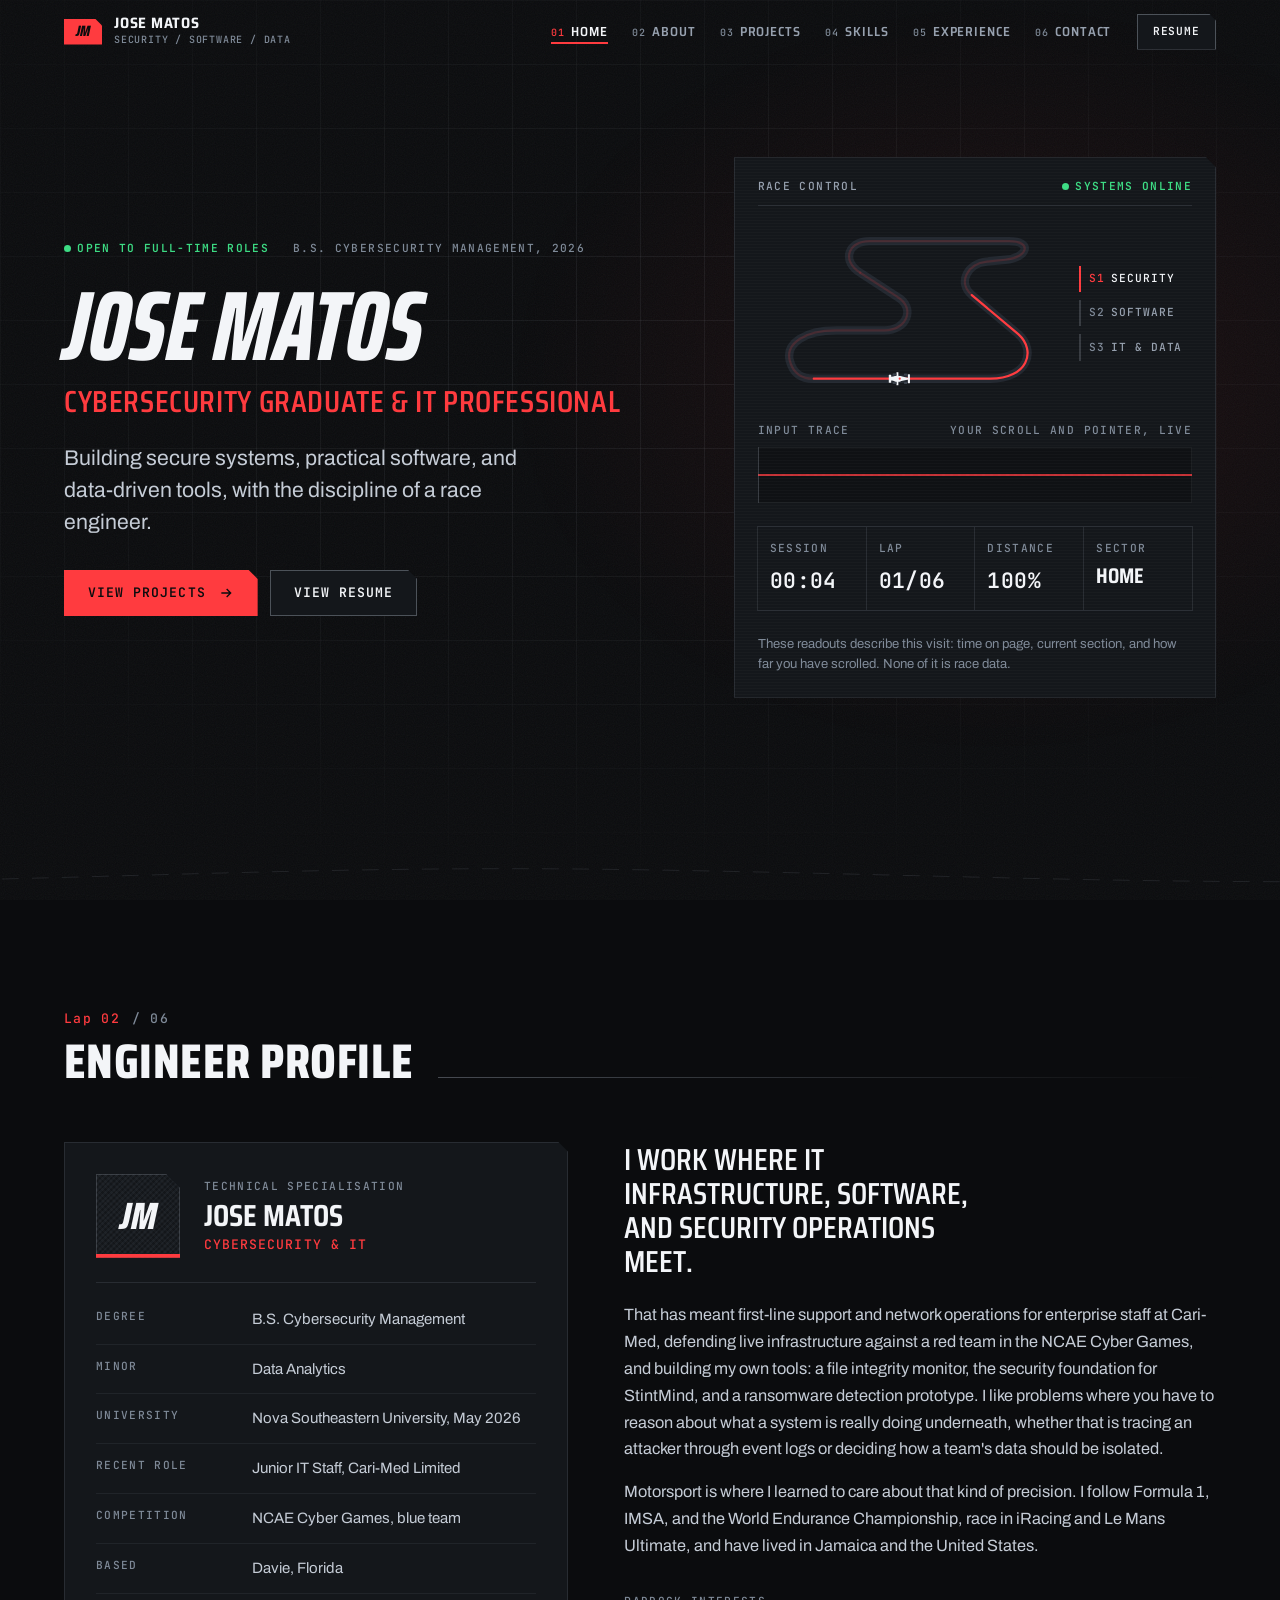
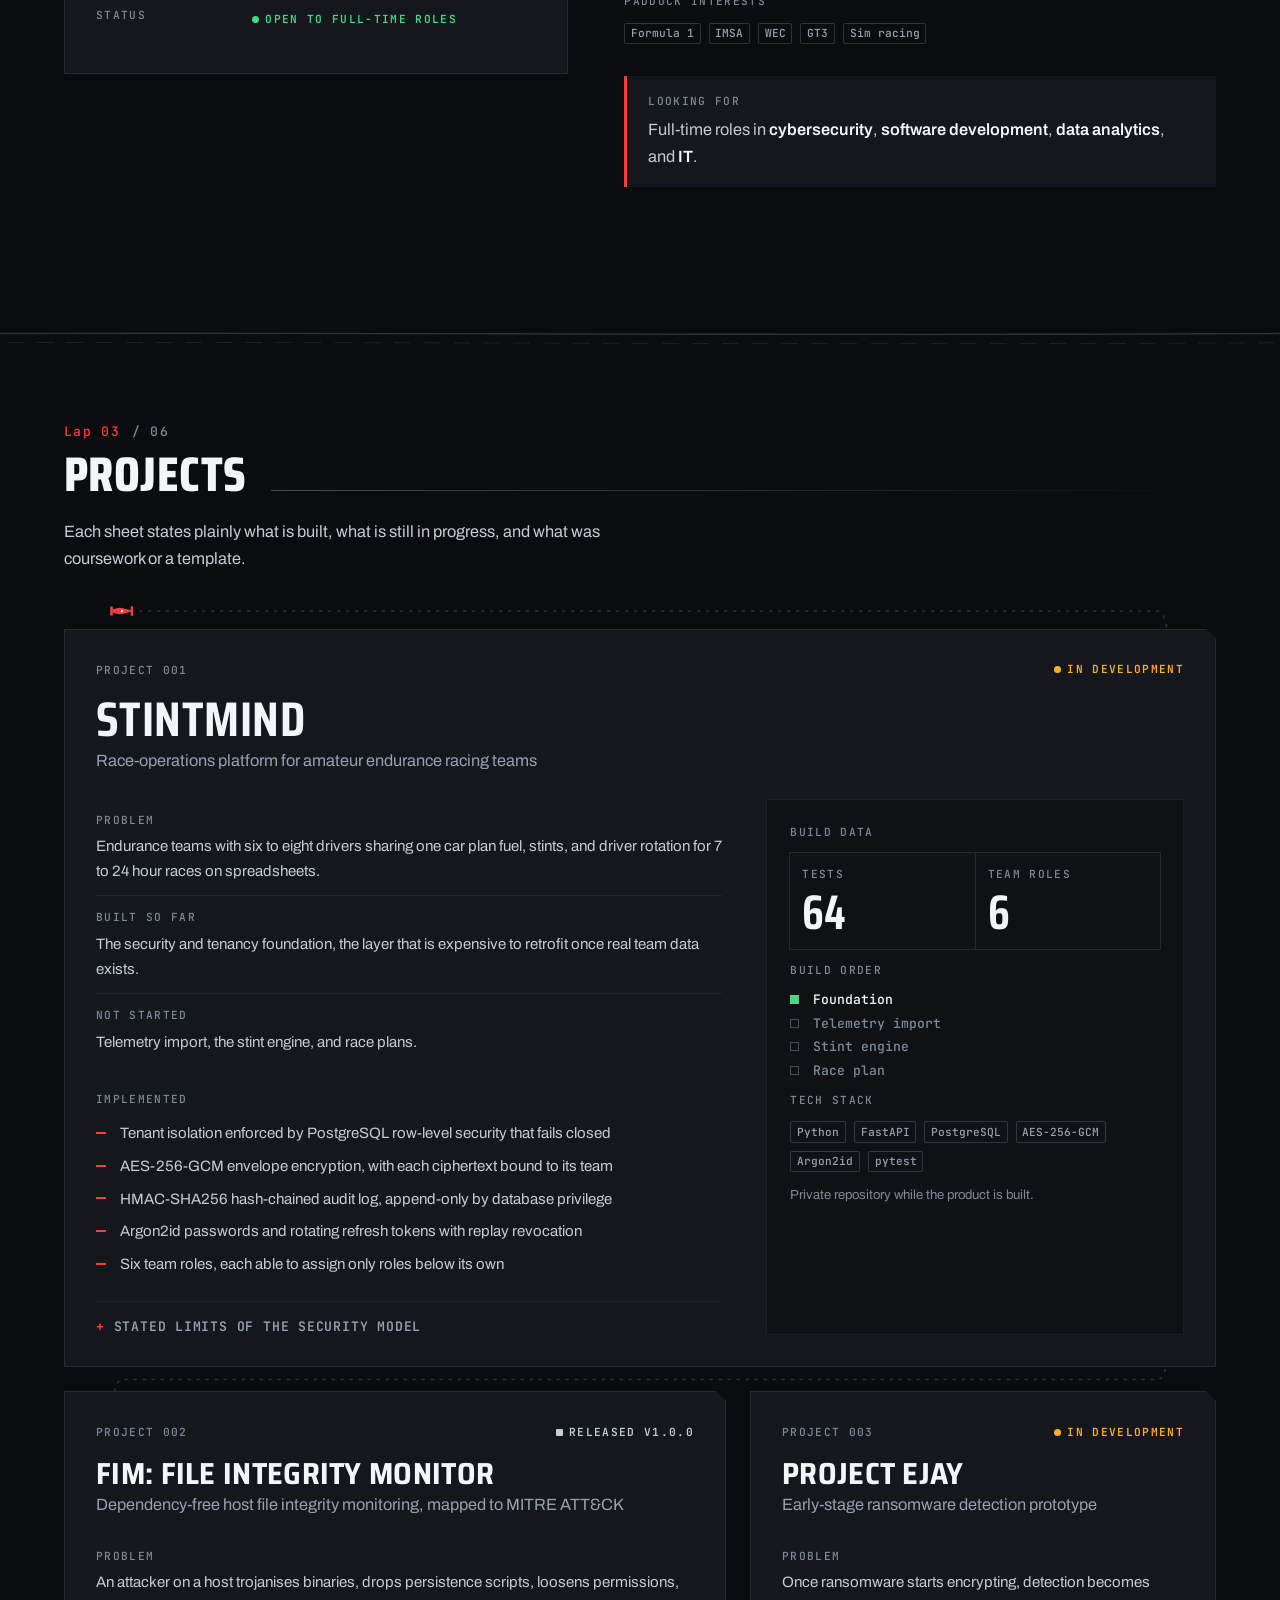
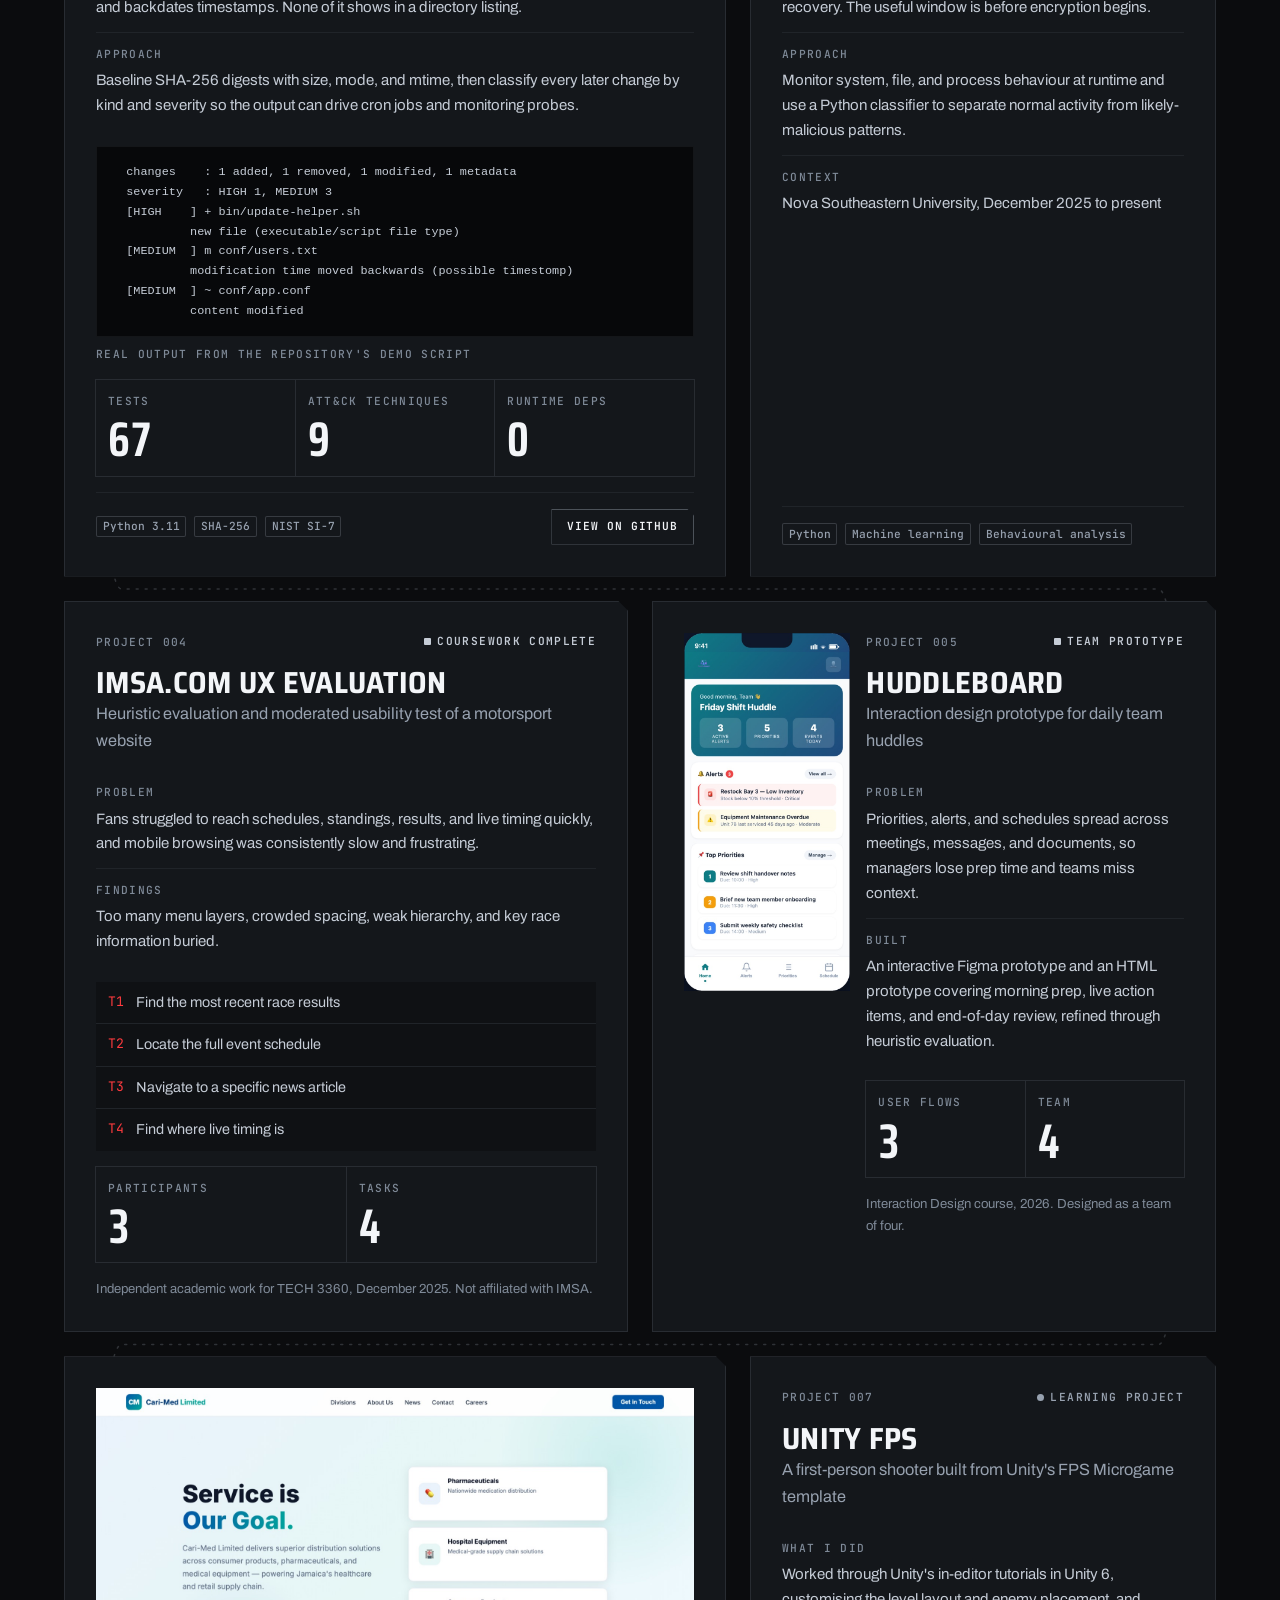
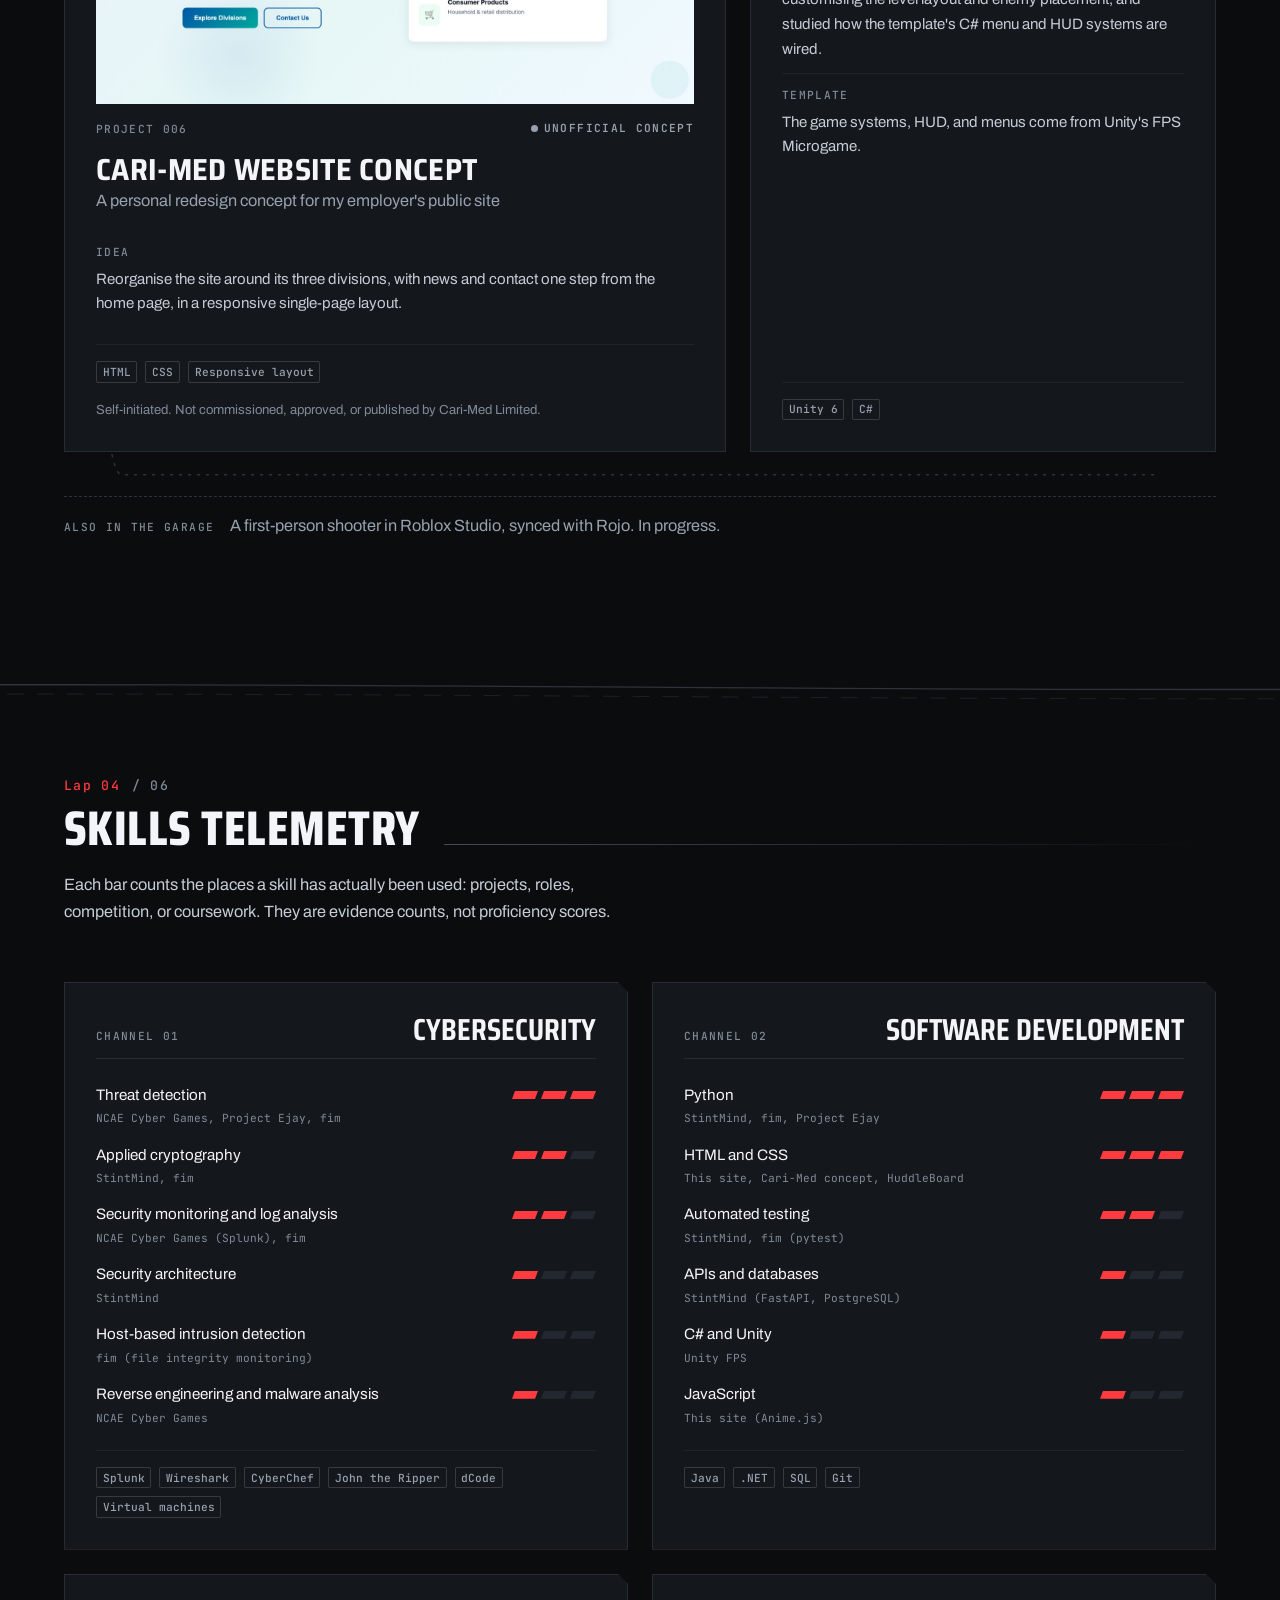
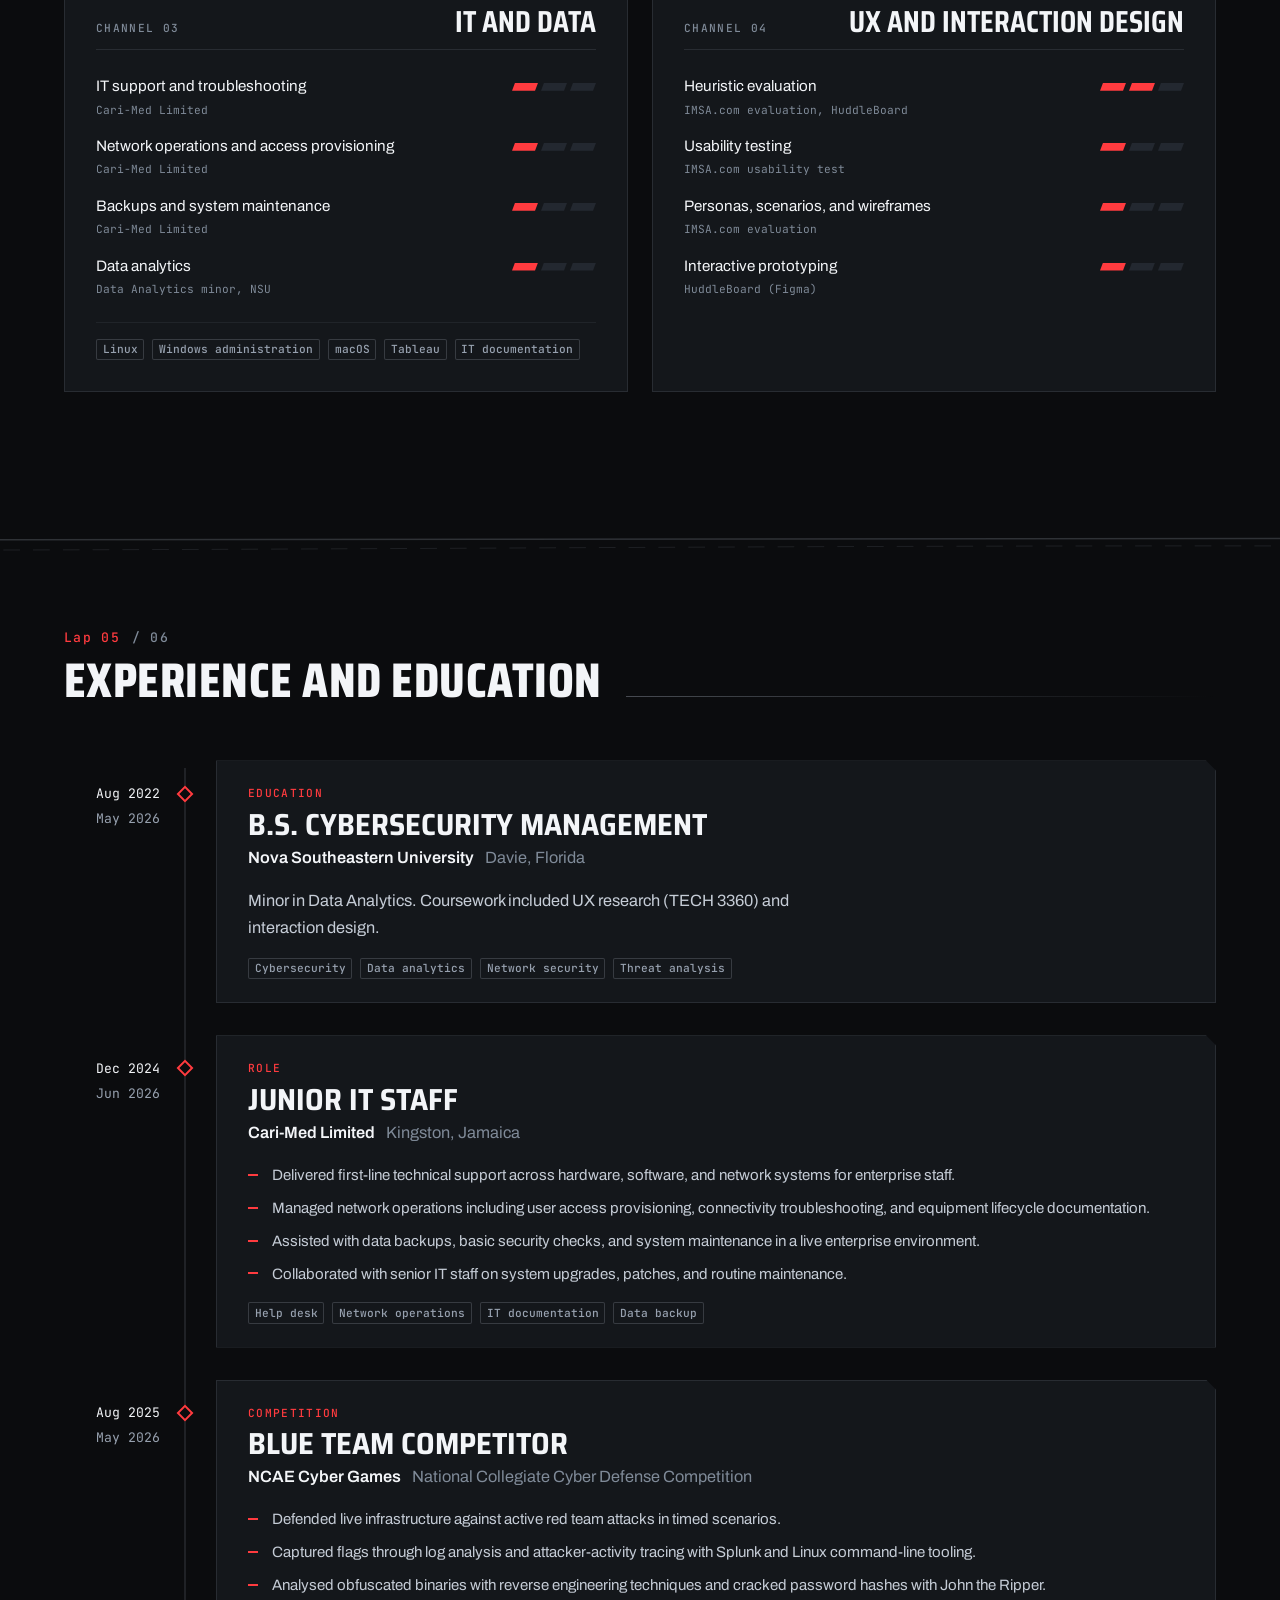
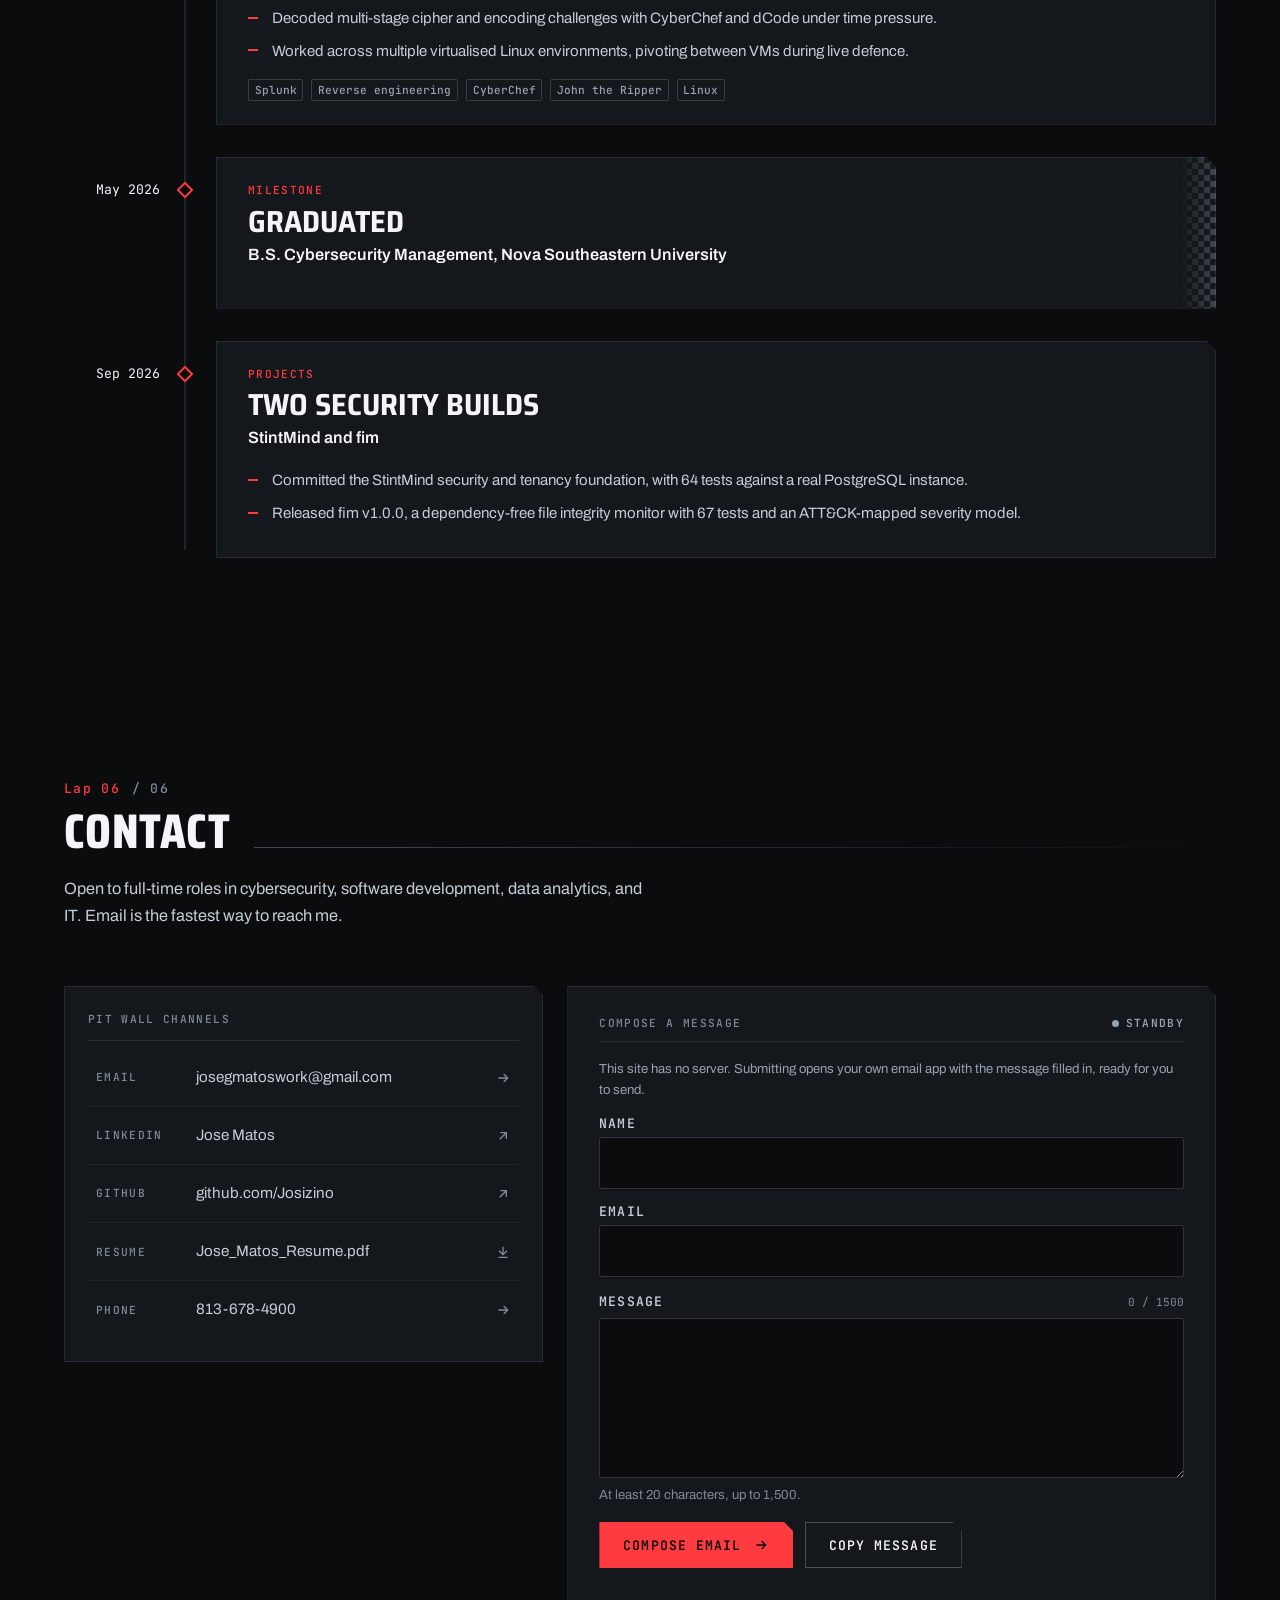
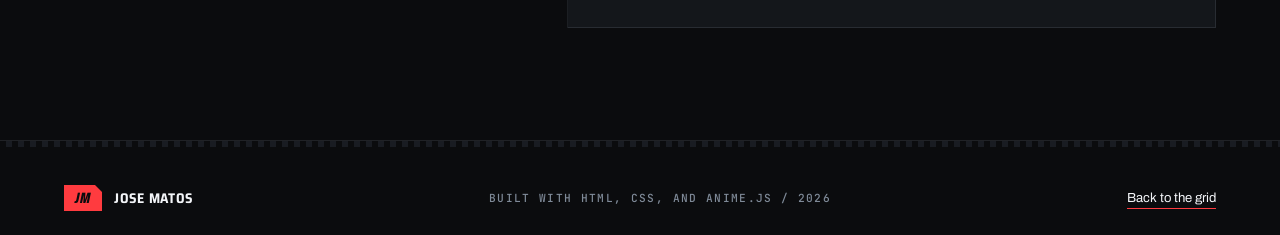
==== commit 7b093a74: "Redesign as a motorsport race-control portfolio driven by Anime.js A cybersecurity engineer's pit-wa" ====
--- a/index.html
+++ b/index.html
@@ -5,682 +5,980 @@
   <meta name="viewport" content="width=device-width, initial-scale=1.0" />
 
   <title>Jose Matos | Cybersecurity Graduate &amp; IT Professional</title>
-  <meta name="description" content="Jose Matos, Cybersecurity Management graduate from Nova Southeastern University. Threat detection, blue team defense, secure software development, and enterprise IT." />
+  <meta name="description" content="Jose Matos, Cybersecurity Management graduate from Nova Southeastern University. Security engineering, software, IT, and data, built with a motorsport engineer's discipline." />
 
   <link rel="icon" type="image/svg+xml" href="favicon.svg" />
-  <meta name="theme-color" content="#060F20" />
+  <meta name="theme-color" content="#0B0C0E" />
 
   <meta property="og:type" content="website" />
   <meta property="og:title" content="Jose Matos | Cybersecurity Graduate &amp; IT Professional" />
-  <meta property="og:description" content="Threat detection, blue team defense, secure software development, and enterprise IT." />
+  <meta property="og:description" content="Security engineering, software, IT, and data, built with a motorsport engineer's discipline." />
   <meta property="og:url" content="https://josizino.github.io/" />
   <meta property="og:image" content="https://josizino.github.io/og-image.jpg" />
   <meta property="og:image:width" content="1200" />
   <meta property="og:image:height" content="630" />
   <meta name="twitter:card" content="summary_large_image" />
-  <meta name="twitter:title" content="Jose Matos | Cybersecurity Graduate &amp; IT Professional" />
-  <meta name="twitter:description" content="Threat detection, blue team defense, secure software development, and enterprise IT." />
   <meta name="twitter:image" content="https://josizino.github.io/og-image.jpg" />
+
+  <!-- Content stays visible unless the motion system is really running:
+       `js` enables the pre-animation states, and the watchdog removes them
+       if Anime.js has not taken over within 2.5s (slow network, blocked
+       script, or a load failure). -->
+  <script>
+    (function (d) {
+      d.classList.add('js');
+      setTimeout(function () { if (!d.classList.contains('motion')) d.classList.add('no-motion'); }, 2500);
+    })(document.documentElement);
+  </script>
 
   <link rel="preconnect" href="https://fonts.googleapis.com" />
   <link rel="preconnect" href="https://fonts.gstatic.com" crossorigin />
-  <link href="https://fonts.googleapis.com/css2?family=Archivo:wdth,wght@75..125,400..800&family=IBM+Plex+Mono:wght@400;500;600&display=swap" rel="stylesheet" />
+  <link href="https://fonts.googleapis.com/css2?family=Saira:ital,wdth,wght@0,62.5..100,500..800;1,62.5..100,700..800&family=Archivo:wght@400..700&family=JetBrains+Mono:wght@400;500;600&display=swap" rel="stylesheet" />
 
   <link rel="stylesheet" href="css/tokens.css" />
   <link rel="stylesheet" href="css/base.css" />
   <link rel="stylesheet" href="css/sections.css" />
+  <link rel="stylesheet" href="css/cars.css" />
+
+  <link rel="modulepreload" href="js/app.js" />
+  <link rel="modulepreload" href="js/vendor/anime.esm.min.js" />
 </head>
 <body>
 
 <a class="skip-link" href="#main">Skip to content</a>
 
-<!-- ══ NAV ═══════════════════════════════════════════════════ -->
+<!-- ══ SPRITE ═══════════════════════════════════════════════════
+     Original silhouettes, proportioned from real class dimensions
+     (1 unit = 1 cm). Every car faces right; direction is flipped in
+     the scene, not in the drawing. Colours come from --car-* tokens. -->
+<svg class="sprite" width="0" height="0" aria-hidden="true" focusable="false">
+  <defs>
+    <mask id="m-gt3" maskUnits="userSpaceOnUse" x="0" y="0" width="460" height="130">
+      <rect width="460" height="130" fill="#fff" />
+      <circle cx="108" cy="97" r="37" fill="#000" />
+      <circle cx="366" cy="97" r="37" fill="#000" />
+    </mask>
+    <mask id="m-lmp" maskUnits="userSpaceOnUse" x="0" y="0" width="500" height="110">
+      <rect width="500" height="110" fill="#fff" />
+      <circle cx="112" cy="77" r="37" fill="#000" />
+      <circle cx="412" cy="77" r="37" fill="#000" />
+    </mask>
+    <filter id="lamp" x="-200%" y="-200%" width="500%" height="500%">
+      <feGaussianBlur stdDeviation="2.2" result="b" />
+      <feMerge><feMergeNode in="b" /><feMergeNode in="SourceGraphic" /></feMerge>
+    </filter>
+
+    <!-- Single-seater: 5.6 m, 0.95 m tall, 3.6 m wheelbase -->
+    <symbol id="car-f1" viewBox="0 0 560 100">
+      <g style="fill:var(--car-body)">
+        <path d="M4 8 L58 5 L60 36 C54 44 46 54 42 64 L28 64 L26 42 L4 36 Z" />
+        <path d="M50 72 L60 58 C92 52 132 50 162 47 L232 20 C238 10 250 6 262 6 L277 6
+                 C287 6 293 14 295 24 L301 34 C313 29 331 29 343 34 L357 44 L373 50
+                 C421 55 471 65 521 77 L547 82 C557 84 557 91 547 91 L471 89 L401 87
+                 L373 91 L128 93 L60 87 Z" />
+        <path d="M462 90 L556 92 L556 98 L470 98 Z" />
+        <path d="M547 79 L559 79 L559 98 L547 98 Z" />
+      </g>
+      <g style="fill:none;stroke:var(--car-line);stroke-width:1.4">
+        <path d="M301 34 C313 29 331 29 343 34 L357 44" />
+        <path d="M232 52 L300 50 L338 54" />
+        <path d="M130 90 L372 88" />
+      </g>
+      <circle cx="322" cy="39" r="8.5" style="fill:var(--car-tyre)" />
+      <g class="car-wheel" style="fill:var(--car-tyre)">
+        <circle cx="86" cy="66" r="34" />
+        <circle cx="446" cy="66" r="34" />
+      </g>
+      <g style="fill:none;stroke:var(--car-line);stroke-width:1.2">
+        <circle cx="86" cy="66" r="19" />
+        <circle cx="446" cy="66" r="19" />
+      </g>
+      <rect x="44" y="64" width="9" height="6" rx="1" style="fill:var(--car-rear)" filter="url(#lamp)" />
+    </symbol>
+
+    <!-- GT3: 4.6 m, 1.25 m tall, 2.6 m wheelbase -->
+    <symbol id="car-gt3" viewBox="0 0 460 130">
+      <g style="fill:var(--car-body)">
+        <path mask="url(#m-gt3)" d="M14 116 L10 80 C10 70 16 64 30 62 L70 58 C110 46 150 34 186 28
+                 C206 24 232 22 252 24 C276 28 300 44 324 62 L332 66 C370 70 410 74 440 82
+                 C452 86 458 94 456 104 L458 114 L440 119 L150 119 L60 117 L30 116 Z" />
+        <path d="M8 33 L92 29 L94 40 L10 44 Z" />
+        <path d="M5 27 L16 27 L16 49 L5 49 Z" />
+        <path d="M42 40 C47 46 49 53 51 60 L57 60 C55 52 52 45 48 38 Z" />
+        <path d="M70 38 C75 44 77 51 79 58 L85 58 C83 50 80 43 76 36 Z" />
+        <path d="M310 58 L326 53 L331 60 L315 63 Z" />
+      </g>
+      <path d="M196 34 C222 28 252 29 272 36 L306 58 L200 60 Z" style="fill:none;stroke:var(--car-line);stroke-width:1.4" />
+      <g style="fill:var(--car-tyre)">
+        <circle cx="108" cy="97" r="33" />
+        <circle cx="366" cy="97" r="33" />
+      </g>
+      <g style="fill:none;stroke:var(--car-line);stroke-width:1.2">
+        <circle cx="108" cy="97" r="20" />
+        <circle cx="366" cy="97" r="20" />
+      </g>
+      <path d="M429 80 L451 87 L449 91 L427 86 Z" style="fill:var(--car-head)" filter="url(#lamp)" />
+      <path d="M11 68 L26 66 L26 72 L11 74 Z" style="fill:var(--car-rear)" filter="url(#lamp)" />
+    </symbol>
+
+    <!-- Endurance prototype: 5.0 m, 1.05 m tall, 3.0 m wheelbase -->
+    <symbol id="car-lmp" viewBox="0 0 500 110">
+      <g style="fill:var(--car-body)">
+        <path mask="url(#m-lmp)" d="M6 96 L4 62 C20 56 50 52 80 48 C100 40 124 38 150 44 L214 52
+                 C236 40 256 18 290 12 C316 8 340 12 356 26 L372 44 C392 34 420 34 446 44
+                 C470 54 490 66 498 80 L496 92 L470 99 L90 99 L30 97 Z" />
+        <path d="M290 11 L58 46 L72 52 L282 24 Z" />
+        <path d="M0 39 L54 37 L56 46 L2 48 Z" />
+        <path d="M0 34 L10 34 L10 64 L0 64 Z" />
+      </g>
+      <g style="fill:none;stroke:var(--car-line);stroke-width:1.4">
+        <path d="M262 24 C286 14 330 14 352 30 L366 44 L272 44 Z" />
+        <path d="M150 86 L380 86" />
+      </g>
+      <g style="fill:var(--car-tyre)">
+        <circle cx="112" cy="77" r="33" />
+        <circle cx="412" cy="77" r="33" />
+      </g>
+      <g style="fill:none;stroke:var(--car-line);stroke-width:1.2">
+        <circle cx="112" cy="77" r="20" />
+        <circle cx="412" cy="77" r="20" />
+      </g>
+      <path d="M458 55 L488 67 L486 72 L456 61 Z" style="fill:var(--car-head)" filter="url(#lamp)" />
+      <path d="M3 58 L22 56 L22 61 L3 63 Z" style="fill:var(--car-rear)" filter="url(#lamp)" />
+    </symbol>
+
+    <!-- Top-down single-seater for track maps: 24 x 12, nose +x -->
+    <symbol id="car-top" viewBox="0 0 24 12">
+      <g transform="translate(12 6)">
+        <g style="fill:var(--car-tyre)">
+          <rect x="5" y="-5.6" width="3.6" height="2.2" rx="0.6" />
+          <rect x="5" y="3.4" width="3.6" height="2.2" rx="0.6" />
+          <rect x="-7.2" y="-5.8" width="4" height="2.4" rx="0.6" />
+          <rect x="-7.2" y="3.4" width="4" height="2.4" rx="0.6" />
+        </g>
+        <g style="fill:var(--car-body)">
+          <rect x="9.2" y="-4.8" width="2.2" height="9.6" rx="0.4" />
+          <rect x="-11.4" y="-4.4" width="2.6" height="8.8" rx="0.4" />
+          <path d="M-9 -2 L1 -2.8 L9.6 -0.8 L9.6 0.8 L1 2.8 L-9 2 Z" />
+          <ellipse cx="-2" cy="0" rx="5.2" ry="3.3" />
+        </g>
+        <circle cx="0.4" cy="0" r="1.2" style="fill:var(--car-rear)" />
+      </g>
+    </symbol>
+  </defs>
+</svg>
+
+<!-- Fixed workshop layer: grid, grain, and the occasional distant pack. -->
+<div class="backdrop" aria-hidden="true">
+  <svg class="distant" id="distantCars" viewBox="0 0 1600 900" preserveAspectRatio="xMidYMid slice"></svg>
+</div>
+
+<!-- ══ NAV ══════════════════════════════════════════════════════ -->
 <header class="nav" id="nav">
-  <nav class="nav__inner" aria-label="Primary">
-    <a class="nav__mark" href="#top" aria-label="Jose Matos, back to top">JM</a>
-
-    <button class="nav__toggle" id="navToggle" aria-expanded="false" aria-controls="navList" aria-label="Menu">
-      <span></span>
+  <nav class="nav__inner shell" aria-label="Primary">
+    <a class="nav__brand" href="#home">
+      <span class="nav__plate" aria-hidden="true">JM</span>
+      <span class="nav__brand-text">Jose Matos<small>Security / Software / Data</small></span>
+    </a>
+
+    <button class="nav__toggle" id="navToggle" type="button" aria-expanded="false" aria-controls="navList">
+      <span class="nav__toggle-bars" aria-hidden="true"></span>
+      <span class="nav__toggle-text">Menu</span>
     </button>
 
     <ul class="nav__list" id="navList">
-      <li><a class="nav__link" href="#about">About</a></li>
-      <li><a class="nav__link" href="#skills">Skills</a></li>
-      <li><a class="nav__link" href="#experience">Experience</a></li>
-      <li><a class="nav__link" href="#projects">Projects</a></li>
-      <li><a class="nav__link" href="#focus">Security</a></li>
-      <li><a class="nav__link" href="#education">Education</a></li>
-      <li><a class="nav__link" href="Jose_Matos_Resume.pdf" target="_blank" rel="noopener">Resume</a></li>
-      <li><a class="nav__cta" href="#contact">Contact</a></li>
+      <li><a class="nav__link" href="#home"><span class="nav__idx" aria-hidden="true">01</span>Home</a></li>
+      <li><a class="nav__link" href="#about"><span class="nav__idx" aria-hidden="true">02</span>About</a></li>
+      <li><a class="nav__link" href="#projects"><span class="nav__idx" aria-hidden="true">03</span>Projects</a></li>
+      <li><a class="nav__link" href="#skills"><span class="nav__idx" aria-hidden="true">04</span>Skills</a></li>
+      <li><a class="nav__link" href="#experience"><span class="nav__idx" aria-hidden="true">05</span>Experience</a></li>
+      <li><a class="nav__link" href="#contact"><span class="nav__idx" aria-hidden="true">06</span>Contact</a></li>
+      <li class="nav__resume"><a class="btn btn--ghost btn--sm" href="Jose_Matos_Resume.pdf" target="_blank" rel="noopener">Resume <span class="vh">(PDF, opens in a new tab)</span></a></li>
     </ul>
   </nav>
 </header>
 
-<!-- Sentinel for the sticky-nav observer. Keeps the nav state
-     change off any scroll listener. -->
 <div id="top" aria-hidden="true"></div>
 
 <main id="main">
 
-  <!-- ══ HERO ════════════════════════════════════════════════ -->
-  <section class="hero" aria-labelledby="hero-name">
-    <div class="hero__inner">
-
-      <div class="hero__text">
-        <p class="key enter" style="--i:0">Cybersecurity &amp; IT</p>
-        <h1 class="hero__name enter" id="hero-name" style="--i:1">Jose Matos</h1>
-        <p class="hero__role enter" style="--i:2">Cybersecurity Graduate<br />&amp; IT Professional</p>
-        <p class="hero__blurb enter" style="--i:3">
-          Threat detection, secure software development, and enterprise IT, built across
-          live blue team competition, production infrastructure, and independent projects.
+  <!-- ══ HOME: RACE CONTROL ════════════════════════════════════ -->
+  <section class="hero" id="home" aria-labelledby="hero-title">
+    <div class="shell hero__grid">
+
+      <div class="hero__copy">
+        <p class="hero__status" data-intro>
+          <span class="status status--go">Open to full-time roles</span>
+          <span class="label">B.S. Cybersecurity Management, 2026</span>
         </p>
-        <div class="hero__actions enter" style="--i:4">
-          <a class="btn btn--primary" href="#projects">View Projects</a>
+
+        <h1 class="hero__title" id="hero-title">
+          <span class="hero__name" data-intro>Jose Matos</span>
+          <span class="hero__role" data-intro>Cybersecurity Graduate &amp; IT Professional</span>
+        </h1>
+
+        <p class="hero__lede" data-intro>
+          Building secure systems, practical software, and data-driven tools, with the
+          discipline of a race engineer.
+        </p>
+
+        <div class="hero__actions" data-intro>
+          <a class="btn btn--primary" href="#projects">
+            View projects
+            <svg class="btn__icon" width="16" height="16" viewBox="0 0 24 24" fill="none" stroke="currentColor" stroke-width="2" aria-hidden="true"><path d="M5 12h14M13 6l6 6-6 6" /></svg>
+          </a>
           <a class="btn btn--ghost" href="Jose_Matos_Resume.pdf" target="_blank" rel="noopener">
-            <svg width="15" height="15" viewBox="0 0 24 24" fill="none" stroke="currentColor" stroke-width="1.5" aria-hidden="true"><path d="M14 2H6a2 2 0 0 0-2 2v16a2 2 0 0 0 2 2h12a2 2 0 0 0 2-2V8z"/><polyline points="14 2 14 8 20 8"/></svg>
-            Resume
+            View resume <span class="vh">(PDF, opens in a new tab)</span>
           </a>
         </div>
       </div>
 
-      <aside class="readout enter" style="--i:5" aria-label="At a glance">
-        <div class="readout__row">
-          <span class="key">Status</span>
-          <span class="readout__val"><span class="live">Open to full-time roles</span></span>
+      <aside class="console panel" aria-labelledby="console-title" data-intro>
+        <header class="console__head">
+          <h2 class="label" id="console-title">Race control</h2>
+          <span class="status status--go" id="sysStatus">Systems online</span>
+        </header>
+
+        <div class="console__map">
+          <svg class="track" viewBox="0 0 320 180" role="img" aria-label="Stylised circuit map. A car marker laps it; each sector lights as it passes.">
+            <path class="track__edge" d="M60 160 L250 160 C290 160 300 130 280 112 L230 70 C214 56 226 36 246 34 L266 32 C290 30 296 12 270 12 L120 12 C96 12 90 34 110 46 L150 72 C170 84 160 108 136 108 L84 108 C50 108 30 122 34 140 C38 156 48 160 60 160 Z" />
+            <path class="track__line" id="trackPath" d="M60 160 L250 160 C290 160 300 130 280 112 L230 70 C214 56 226 36 246 34 L266 32 C290 30 296 12 270 12 L120 12 C96 12 90 34 110 46 L150 72 C170 84 160 108 136 108 L84 108 C50 108 30 122 34 140 C38 156 48 160 60 160 Z" />
+            <path class="track__sector" data-sector="0" d="M60 160 L250 160 C290 160 300 130 280 112 L230 70" />
+            <path class="track__sector" data-sector="1" d="M230 70 C214 56 226 36 246 34 L266 32 C290 30 296 12 270 12 L120 12 C96 12 90 34 110 46" />
+            <path class="track__sector" data-sector="2" d="M110 46 L150 72 C170 84 160 108 136 108 L84 108 C50 108 30 122 34 140 C38 156 48 160 60 160" />
+            <line class="track__start" x1="150" y1="153" x2="150" y2="167" />
+            <g class="track__car" id="trackCar"><use href="#car-top" x="-12" y="-6" width="24" height="12" /></g>
+          </svg>
+          <ol class="console__sectors">
+            <li data-sector="0"><span class="num">S1</span> Security</li>
+            <li data-sector="1"><span class="num">S2</span> Software</li>
+            <li data-sector="2"><span class="num">S3</span> IT &amp; Data</li>
+          </ol>
         </div>
-        <div class="readout__row">
-          <span class="key">Focus</span>
-          <span class="readout__val">Threat detection, secure development, IT infrastructure</span>
+
+        <div class="console__trace">
+          <div class="console__row">
+            <span class="label">Input trace</span>
+            <span class="label">Your scroll and pointer, live</span>
+          </div>
+          <svg class="trace" viewBox="0 0 300 56" preserveAspectRatio="none" aria-hidden="true">
+            <line class="trace__mid" x1="0" y1="28" x2="300" y2="28" />
+            <polyline class="trace__line" id="traceLine" points="0,28 300,28" />
+            <line class="trace__cursor" id="traceCursor" x1="0" y1="0" x2="0" y2="56" />
+          </svg>
         </div>
-        <div class="readout__row">
-          <span class="key">Degree</span>
-          <span class="readout__val">B.S. Cybersecurity Management, May 2026</span>
-        </div>
-        <div class="readout__row">
-          <span class="key">Based</span>
-          <span class="readout__val">Davie, Florida</span>
-        </div>
-
-        <div class="readout__links">
-          <a class="readout__link" href="https://github.com/Josizino" target="_blank" rel="noopener noreferrer">
-            <svg width="14" height="14" viewBox="0 0 24 24" fill="none" stroke="currentColor" stroke-width="1.5" aria-hidden="true"><path d="M15 22v-4a4.8 4.8 0 0 0-1-3.5c3 0 6-2 6-5.5.08-1.25-.27-2.48-1-3.5.28-1.15.28-2.35 0-3.5 0 0-1 0-3 1.5-2.64-.5-5.36-.5-8 0C6 2 5 2 5 2c-.3 1.15-.3 2.35 0 3.5A5.403 5.403 0 0 0 4 9c0 3.5 3 5.5 6 5.5-.39.49-.68 1.05-.85 1.65-.17.6-.22 1.23-.15 1.85v4"/><path d="M9 18c-4.51 2-5-2-7-2"/></svg>
-            GitHub
-          </a>
-          <a class="readout__link" href="https://www.linkedin.com/in/jose-matos-036694281/" target="_blank" rel="noopener noreferrer">
-            <svg width="14" height="14" viewBox="0 0 24 24" fill="none" stroke="currentColor" stroke-width="1.5" aria-hidden="true"><path d="M16 8a6 6 0 0 1 6 6v7h-4v-7a2 2 0 0 0-2-2 2 2 0 0 0-2 2v7h-4v-7a6 6 0 0 1 6-6z"/><rect x="2" y="9" width="4" height="12"/><circle cx="4" cy="4" r="2"/></svg>
-            LinkedIn
-          </a>
-        </div>
+
+        <dl class="console__readouts">
+          <div><dt class="label">Session</dt><dd class="num" id="roSession">00:00</dd></div>
+          <div><dt class="label">Lap</dt><dd class="num" id="roLap">01/06</dd></div>
+          <div><dt class="label">Distance</dt><dd class="num" id="roDistance">000%</dd></div>
+          <div><dt class="label">Sector</dt><dd id="roSector">Home</dd></div>
+        </dl>
+
+        <p class="console__note">
+          These readouts describe this visit: time on page, current section, and how far
+          you have scrolled. None of it is race data.
+        </p>
       </aside>
-
+    </div>
+
+    <!-- Racing line under the introduction. The F1 car drives it. -->
+    <div class="lane lane--hero" aria-hidden="true">
+      <svg class="lane__svg" viewBox="0 0 1600 150" preserveAspectRatio="xMidYMax slice">
+        <path class="lane__kerb" d="M-200 132 C 200 132, 420 112, 800 118 S 1400 138, 1800 126" />
+        <path class="lane__line" id="heroLine" d="M-200 120 C 200 120, 420 100, 800 106 S 1400 126, 1800 114" />
+        <g class="lane__car" id="heroCar">
+          <g class="lane__flip">
+            <rect class="lane__streak" x="-330" y="-10" width="190" height="2" />
+            <use href="#car-f1" x="-130" y="-46" width="260" height="46" />
+          </g>
+        </g>
+      </svg>
     </div>
   </section>
-
-  <!-- ══ ABOUT ═══════════════════════════════════════════════ -->
-  <section class="section" id="about" aria-labelledby="about-h">
-    <div class="shell about">
-
-      <div class="reveal">
-        <h2 class="h-section" id="about-h">About</h2>
-        <p class="lede" style="margin-top: var(--space-6)">
-          I work where IT infrastructure, software development, and security operations meet.
-        </p>
-        <p class="prose" style="margin-top: var(--space-5)">
-          In practice that has meant enterprise help desk and network support at Cari-Med,
-          blue team defense in the NCAE Cyber Games, and independent projects in machine
-          learning, ransomware detection, and game development. I like problems where you
-          have to reason about what a system is actually doing underneath, whether that is
-          tracing an attacker through event logs or working out why a telemetry stream drifts.
-        </p>
-        <p class="prose">
-          Away from the keyboard I race competitively in iRacing and Le Mans Ultimate, train
-          consistently, and have spent time living in Jamaica and the United States and
-          travelling through Canada, France, and England.
-        </p>
-
-        <div class="about__seeking">
-          <span class="key">What I am looking for</span>
-          <p>
-            Full-time roles in <strong>cybersecurity</strong>, <strong>software development</strong>,
-            <strong>data analytics</strong>, and <strong>IT</strong>.
+  <!-- ══ ABOUT: ENGINEER PROFILE ═══════════════════════════════ -->
+  <section class="section about" id="about" aria-labelledby="about-title">
+    <div class="shell">
+      <header class="sec-head" data-reveal>
+        <p class="sec-head__lap">Lap 02 <span>/ 06</span></p>
+        <h2 class="sec-head__title" id="about-title">Engineer profile</h2>
+        <span class="sec-head__rule" aria-hidden="true"></span>
+      </header>
+
+      <div class="about__grid">
+        <article class="profile panel" aria-labelledby="profile-name" data-reveal>
+          <div class="profile__top">
+            <span class="profile__plate" aria-hidden="true">JM</span>
+            <div>
+              <p class="label">Technical specialisation</p>
+              <h3 class="profile__name" id="profile-name">Jose Matos</h3>
+              <p class="profile__role">Cybersecurity &amp; IT</p>
+            </div>
+          </div>
+          <dl class="spec">
+            <div><dt class="label">Degree</dt><dd>B.S. Cybersecurity Management</dd></div>
+            <div><dt class="label">Minor</dt><dd>Data Analytics</dd></div>
+            <div><dt class="label">University</dt><dd>Nova Southeastern University, May 2026</dd></div>
+            <div><dt class="label">Recent role</dt><dd>Junior IT Staff, Cari-Med Limited</dd></div>
+            <div><dt class="label">Competition</dt><dd>NCAE Cyber Games, blue team</dd></div>
+            <div><dt class="label">Based</dt><dd>Davie, Florida</dd></div>
+            <div><dt class="label">Status</dt><dd><span class="status status--go">Open to full-time roles</span></dd></div>
+          </dl>
+        </article>
+
+        <div class="about__copy" data-reveal>
+          <p class="about__lede">I work where IT infrastructure, software, and security operations meet.</p>
+          <p class="prose">
+            That has meant first-line support and network operations for enterprise staff at
+            Cari-Med, defending live infrastructure against a red team in the NCAE Cyber Games,
+            and building my own tools: a file integrity monitor, the security foundation for
+            StintMind, and a ransomware detection prototype. I like problems where you have to
+            reason about what a system is really doing underneath, whether that is tracing an
+            attacker through event logs or deciding how a team's data should be isolated.
           </p>
-        </div>
-      </div>
-
-      <div class="reveal" style="--reveal-delay: 90ms">
-        <div class="spine__row">
-          <span class="key">Education</span>
-          <span class="spine__name">Nova Southeastern University</span>
-          <span class="spine__sub">B.S. Cybersecurity Management, minor Data Analytics</span>
-        </div>
-        <div class="spine__row">
-          <span class="key">Current role</span>
-          <span class="spine__name">Junior IT Staff, Cari-Med Limited</span>
-          <span class="spine__sub">Kingston, Jamaica</span>
-        </div>
-        <div class="spine__row">
-          <span class="key">Competition</span>
-          <span class="spine__name">NCAE Cyber Games, Blue Team</span>
-          <span class="spine__sub">National collegiate cyber defense</span>
-        </div>
-        <div class="spine__row">
-          <span class="key">Reach me</span>
-          <a class="link spine__link" href="mailto:josegmatoswork@gmail.com">josegmatoswork@gmail.com</a>
-          <a class="link spine__link" href="https://github.com/Josizino" target="_blank" rel="noopener noreferrer">github.com/Josizino</a>
-        </div>
-      </div>
-
-    </div>
-  </section>
-
-  <!-- ══ SKILLS ══════════════════════════════════════════════ -->
-  <section class="section section--alt" id="skills" aria-labelledby="skills-h">
-    <div class="shell">
-
-      <div class="section-head reveal">
-        <h2 class="h-section" id="skills-h">Capabilities</h2>
-        <p class="prose">
-          Grouped by the kind of work rather than by the tool. Everything listed here comes
-          from coursework, competition, or something I have actually shipped.
-        </p>
-      </div>
-
-      <div class="caps">
-
-        <article class="cap cap--lead reveal" style="--cap-accent: var(--accent)">
-          <div class="cap__tick" aria-hidden="true"></div>
-          <h3 class="cap__title">Cybersecurity &amp; Networking</h3>
-          <p class="cap__note">
-            Blue team defense, log analysis, and threat hunting, applied in live competition
-            and in a production enterprise environment.
+          <p class="prose">
+            Motorsport is where I learned to care about that kind of precision. I follow
+            Formula 1, IMSA, and the World Endurance Championship, race in iRacing and Le Mans
+            Ultimate, and have lived in Jamaica and the United States.
           </p>
-          <ul class="tag-set">
-            <li class="tag tag--signal">Wireshark</li>
-            <li class="tag tag--signal">Splunk</li>
-            <li class="tag tag--signal">Network Monitoring</li>
-            <li class="tag tag--signal">Threat Detection</li>
-            <li class="tag tag--signal">Blue Team</li>
-            <li class="tag tag--signal">Reverse Engineering</li>
-            <li class="tag tag--signal">Malware Handling</li>
-            <li class="tag tag--signal">CyberChef</li>
-            <li class="tag tag--signal">John the Ripper</li>
-            <li class="tag tag--signal">Virtual Machines</li>
-          </ul>
-        </article>
-
-        <article class="cap cap--tint reveal" style="--cap-accent: var(--accent); --reveal-delay: 60ms">
-          <div class="cap__tick" aria-hidden="true"></div>
-          <h3 class="cap__title">Programming &amp; Data</h3>
-          <ul class="tag-set">
-            <li class="tag">Python</li>
-            <li class="tag">C#</li>
-            <li class="tag">.NET</li>
-            <li class="tag">Java</li>
-            <li class="tag">PyQt6</li>
-            <li class="tag">SQL</li>
-            <li class="tag">Tableau</li>
-            <li class="tag">Data Analysis</li>
-            <li class="tag">HTML</li>
-            <li class="tag">CSS</li>
-          </ul>
-        </article>
-
-        <article class="cap reveal" style="--reveal-delay: 120ms">
-          <div class="cap__tick" aria-hidden="true"></div>
-          <h3 class="cap__title">Systems &amp; Platforms</h3>
-          <ul class="tag-set">
-            <li class="tag">Linux</li>
-            <li class="tag">Windows Admin</li>
-            <li class="tag">macOS</li>
-            <li class="tag">Processes &amp; Threads</li>
-            <li class="tag">Virtual Memory</li>
-            <li class="tag">OS Internals</li>
-          </ul>
-        </article>
-
-        <article class="cap cap--tint reveal" style="--cap-accent: var(--signal)">
-          <div class="cap__tick" aria-hidden="true"></div>
-          <h3 class="cap__title">Game Security &amp; Anti-Cheat</h3>
-          <ul class="tag-set">
-            <li class="tag">External Cheats</li>
-            <li class="tag">Internal Cheats</li>
-            <li class="tag">Wall Hacks</li>
-            <li class="tag">Aimbots</li>
-            <li class="tag">Modding</li>
-            <li class="tag">Cheat Detection</li>
-            <li class="tag">PC Cheat Ecosystems</li>
-          </ul>
-        </article>
-
-        <article class="cap reveal" style="--reveal-delay: 60ms">
-          <div class="cap__tick" aria-hidden="true"></div>
-          <h3 class="cap__title">IT &amp; Support</h3>
-          <ul class="tag-set">
-            <li class="tag">Help Desk</li>
-            <li class="tag">Troubleshooting</li>
-            <li class="tag">IT Documentation</li>
-            <li class="tag">Asset Management</li>
-          </ul>
-        </article>
-
-        <article class="cap cap--wide reveal" style="--cap-accent: var(--signal)">
-          <div class="cap__tick" aria-hidden="true"></div>
-          <h3 class="cap__title">Game Development</h3>
-          <ul class="tag-set">
-            <li class="tag">Unity</li>
-            <li class="tag">C#</li>
-            <li class="tag">Unity UI Development</li>
-            <li class="tag">Menus</li>
-            <li class="tag">HUD</li>
-          </ul>
-        </article>
-
-        <article class="cap cap--wide reveal" style="--reveal-delay: 60ms">
-          <div class="cap__tick" aria-hidden="true"></div>
-          <h3 class="cap__title">Professional</h3>
-          <ul class="tag-set">
-            <li class="tag">Technical Communication</li>
-            <li class="tag">Non-Technical Audiences</li>
-            <li class="tag">Fast Learner</li>
-            <li class="tag">Knowledge Gap Analysis</li>
-            <li class="tag">Malware Safe Handling</li>
-            <li class="tag">Verbal &amp; Written English</li>
-            <li class="tag">Self-Directed Research</li>
-          </ul>
-        </article>
-
-      </div>
-    </div>
-  </section>
-
-  <!-- ══ EXPERIENCE ══════════════════════════════════════════ -->
-  <section class="section" id="experience" aria-labelledby="exp-h">
-    <div class="shell">
-
-      <div class="section-head reveal">
-        <h2 class="h-section" id="exp-h">Experience</h2>
-      </div>
-
-      <div class="track">
-
-        <article class="stint reveal">
-          <div class="stint__head">
-            <h3 class="stint__role">Junior IT Staff</h3>
-            <span class="stint__when">December 2024 - June 2026</span>
-          </div>
-          <p class="stint__org">Cari-Med Limited <span>· Kingston, Jamaica</span></p>
-          <ul class="stint__list">
-            <li>Delivered first-line technical support across hardware, software, and network systems for enterprise staff.</li>
-            <li>Managed network operations including user access provisioning, connectivity troubleshooting, and equipment lifecycle documentation.</li>
-            <li>Assisted with data backups, basic security checks, and system maintenance in a live enterprise environment.</li>
-            <li>Collaborated with senior IT staff on system upgrades, patches, and routine maintenance initiatives.</li>
-          </ul>
-          <ul class="tag-set stint__tags">
-            <li class="tag">Help Desk</li>
-            <li class="tag">Network Ops</li>
-            <li class="tag">IT Documentation</li>
-            <li class="tag">Data Backup</li>
-          </ul>
-        </article>
-
-        <article class="stint reveal" style="--node: var(--signal)">
-          <div class="stint__head">
-            <h3 class="stint__role">
-              Blue Team Competitor
-              <span class="stint__badge">CTF</span>
-            </h3>
-            <span class="stint__when">August 2025 - May 2026</span>
-          </div>
-          <p class="stint__org">NCAE Cyber Games <span>· National Collegiate Cyber Defense Competition</span></p>
-          <p class="stint__intro">
-            Competed as a blue team member in the NCAE Cyber Games, a nationally recognized
-            collegiate cybersecurity competition focused on defending live infrastructure
-            against real attack scenarios.
-          </p>
-          <ul class="stint__list">
-            <li>Captured flags by analyzing logs, decoding encoded payloads, and tracing attacker activity across compromised systems.</li>
-            <li>Performed log analysis and threat hunting using <strong>Splunk</strong> to surface indicators of compromise across event streams.</li>
-            <li>Applied reverse engineering techniques to analyze binaries and obfuscated files, recovering hidden data and understanding malware behavior.</li>
-            <li>Used <strong>CyberChef</strong> to decode and transform encoded artifacts: Base64, XOR, hex, and multi-stage cipher chains.</li>
-            <li>Cracked password hashes using <strong>John the Ripper</strong> to recover credentials during forensic investigation challenges.</li>
-            <li>Used <strong>dCode</strong> to solve classical cipher and encoding challenges under timed competition conditions.</li>
-            <li>Operated entirely within virtualized Linux environments, managing and pivoting across multiple VMs during live defense scenarios.</li>
-          </ul>
-          <ul class="tag-set stint__tags">
-            <li class="tag">Splunk</li>
-            <li class="tag">Reverse Engineering</li>
-            <li class="tag">CyberChef</li>
-            <li class="tag">John the Ripper</li>
-            <li class="tag">Linux</li>
-            <li class="tag">Virtual Machines</li>
-            <li class="tag">CTF / Flag Capture</li>
-          </ul>
-        </article>
-
-      </div>
-    </div>
-  </section>
-
-  <!-- ══ PROJECTS ════════════════════════════════════════════ -->
-  <section class="section section--alt" id="projects" aria-labelledby="proj-h">
-    <div class="shell">
-
-      <div class="section-head reveal">
-        <h2 class="h-section" id="proj-h">Projects</h2>
-      </div>
-
-      <article class="case case--lead reveal" aria-labelledby="case-stintmind">
-        <header class="case__head">
-          <h3 class="case__title" id="case-stintmind">StintMind</h3>
-          <span class="case__state">Active</span>
-          <p class="case__tagline">AI-driven motorsport race strategy and security platform</p>
-        </header>
-
-        <div class="case__body">
-          <div>
-            <p class="prose">
-              A Python desktop application delivering real-time race strategy for sim-racing
-              teams. It ingests 60&nbsp;Hz telemetry through shared-memory interfaces and applies
-              machine learning to predict tire degradation, fuel consumption, and lap-time
-              evolution. CIA-triad security is enforced across the entire data pipeline.
-            </p>
-            <ul class="case__list">
-              <li>60&nbsp;Hz shared-memory telemetry pipeline for iRacing and Le Mans Ultimate</li>
-              <li>Machine learning models predicting tire wear, fuel burn, and lap-time evolution in real time</li>
-              <li>AES-256-GCM encryption with HMAC-SHA256 frame integrity on all data streams</li>
-              <li>PyQt6 interface surfacing live strategic recommendations to the pit wall</li>
+
+          <div class="about__garage">
+            <p class="label">Paddock interests</p>
+            <ul class="tags">
+              <li class="tag">Formula 1</li>
+              <li class="tag">IMSA</li>
+              <li class="tag">WEC</li>
+              <li class="tag">GT3</li>
+              <li class="tag">Sim racing</li>
             </ul>
-
-            <div class="case__stack">
-              <span class="key">Stack</span>
-              <ul class="tag-set">
-                <li class="tag tag--signal">Python</li>
-                <li class="tag tag--signal">PyQt6</li>
-                <li class="tag tag--signal">Machine Learning</li>
-                <li class="tag tag--signal">AES-256-GCM</li>
-                <li class="tag tag--signal">HMAC-SHA256</li>
-                <li class="tag tag--signal">Telemetry</li>
-              </ul>
-            </div>
-          </div>
-
-          <aside class="case__meta">
-            <div class="readout__row">
-              <span class="key">Context</span>
-              <span class="readout__val">Personal project</span>
-            </div>
-            <div class="readout__row">
-              <span class="key">Timeline</span>
-              <span class="readout__val">May 2026 to present</span>
-            </div>
-            <div class="readout__row">
-              <span class="key">Domain</span>
-              <span class="readout__val">Telemetry, machine learning, applied cryptography</span>
-            </div>
-            <div class="readout__row">
-              <span class="key">Role</span>
-              <span class="readout__val">Sole designer and developer</span>
-            </div>
-            <a class="case__link" href="https://github.com/Josizino" target="_blank" rel="noopener noreferrer">
-              <svg width="14" height="14" viewBox="0 0 24 24" fill="none" stroke="currentColor" stroke-width="1.5" aria-hidden="true"><path d="M15 22v-4a4.8 4.8 0 0 0-1-3.5c3 0 6-2 6-5.5.08-1.25-.27-2.48-1-3.5.28-1.15.28-2.35 0-3.5 0 0-1 0-3 1.5-2.64-.5-5.36-.5-8 0C6 2 5 2 5 2c-.3 1.15-.3 2.35 0 3.5A5.403 5.403 0 0 0 4 9c0 3.5 3 5.5 6 5.5-.39.49-.68 1.05-.85 1.65-.17.6-.22 1.23-.15 1.85v4"/><path d="M9 18c-4.51 2-5-2-7-2"/></svg>
-              View on GitHub
-            </a>
-          </aside>
-        </div>
-      </article>
-
-      <article class="case reveal" aria-labelledby="case-ejay">
-        <header class="case__head">
-          <h3 class="case__title" id="case-ejay">Project Ejay</h3>
-          <span class="case__state">In development</span>
-          <p class="case__tagline">Early-stage ransomware detection system</p>
-        </header>
-
-        <div class="case__body">
-          <div>
-            <p class="prose">
-              A prototype designed to detect ransomware activity before file encryption begins.
-              It combines behavioral analysis of system, file, and process events with machine
-              learning classification to separate normal activity from likely-malicious activity
-              at the earliest observable stage.
-            </p>
-            <ul class="case__list">
-              <li>Monitors system, file, and process behavior in real time</li>
-              <li>Python classification model trained to surface anomalous patterns</li>
-              <li>Pre-encryption detection window, targeting intervention before data loss</li>
-            </ul>
-
-            <div class="case__stack">
-              <span class="key">Stack</span>
-              <ul class="tag-set">
-                <li class="tag">Python</li>
-                <li class="tag">Machine Learning</li>
-                <li class="tag">Threat Detection</li>
-                <li class="tag">Behavioral Analysis</li>
-              </ul>
-            </div>
-          </div>
-
-          <aside class="case__meta">
-            <div class="readout__row">
-              <span class="key">Context</span>
-              <span class="readout__val">Nova Southeastern University</span>
-            </div>
-            <div class="readout__row">
-              <span class="key">Timeline</span>
-              <span class="readout__val">December 2025 to present</span>
-            </div>
-            <div class="readout__row">
-              <span class="key">Domain</span>
-              <span class="readout__val">Threat detection, behavioral analysis</span>
-            </div>
-            <a class="case__link" href="https://github.com/Josizino" target="_blank" rel="noopener noreferrer">
-              <svg width="14" height="14" viewBox="0 0 24 24" fill="none" stroke="currentColor" stroke-width="1.5" aria-hidden="true"><path d="M15 22v-4a4.8 4.8 0 0 0-1-3.5c3 0 6-2 6-5.5.08-1.25-.27-2.48-1-3.5.28-1.15.28-2.35 0-3.5 0 0-1 0-3 1.5-2.64-.5-5.36-.5-8 0C6 2 5 2 5 2c-.3 1.15-.3 2.35 0 3.5A5.403 5.403 0 0 0 4 9c0 3.5 3 5.5 6 5.5-.39.49-.68 1.05-.85 1.65-.17.6-.22 1.23-.15 1.85v4"/><path d="M9 18c-4.51 2-5-2-7-2"/></svg>
-              View on GitHub
-            </a>
-          </aside>
-        </div>
-      </article>
-
-    </div>
-  </section>
-
-  <!-- ══ SECURITY FOCUS ══════════════════════════════════════ -->
-  <section class="section" id="focus" aria-labelledby="focus-h">
-    <div class="shell">
-
-      <div class="section-head reveal">
-        <h2 class="h-section" id="focus-h">Security Focus</h2>
-        <p class="prose">
-          The areas I keep returning to, and where each one comes from.
-        </p>
-      </div>
-
-      <div class="focus">
-
-        <div class="focus__item reveal">
-          <h3 class="focus__title">Threat Detection &amp; Hunting</h3>
-          <p class="focus__desc">
-            Working through event streams to find the activity that does not belong, then
-            following it back to its source.
-          </p>
-          <span class="focus__from">From <b>NCAE Cyber Games</b> and <b>Project Ejay</b></span>
-        </div>
-
-        <div class="focus__item reveal" style="--reveal-delay: 60ms">
-          <h3 class="focus__title">Live Blue Team Defense</h3>
-          <p class="focus__desc">
-            Defending running infrastructure against an active red team under time pressure,
-            where the system has to stay up while you work.
-          </p>
-          <span class="focus__from">From <b>NCAE Cyber Games</b></span>
-        </div>
-
-        <div class="focus__item reveal">
-          <h3 class="focus__title">Reverse Engineering &amp; Malware Analysis</h3>
-          <p class="focus__desc">
-            Taking apart binaries and obfuscated files to recover hidden data and understand
-            what a sample is really doing.
-          </p>
-          <span class="focus__from">From <b>NCAE Cyber Games</b> and coursework</span>
-        </div>
-
-        <div class="focus__item reveal" style="--reveal-delay: 60ms">
-          <h3 class="focus__title">Applied Cryptography</h3>
-          <p class="focus__desc">
-            Building confidentiality and integrity into a real data pipeline rather than
-            bolting it on afterwards.
-          </p>
-          <span class="focus__from">From <b>StintMind</b>, AES-256-GCM and HMAC-SHA256</span>
-        </div>
-
-        <div class="focus__item reveal">
-          <h3 class="focus__title">Behavioral &amp; ML-Based Detection</h3>
-          <p class="focus__desc">
-            Using machine learning on system, file, and process behavior to separate normal
-            activity from the early stages of an attack.
-          </p>
-          <span class="focus__from">From <b>Project Ejay</b></span>
-        </div>
-
-        <div class="focus__item reveal" style="--reveal-delay: 60ms">
-          <h3 class="focus__title">Network Analysis &amp; Monitoring</h3>
-          <p class="focus__desc">
-            Reading traffic and network state to understand how systems talk to each other,
-            and noticing when that changes.
-          </p>
-          <span class="focus__from">From <b>Cari-Med</b> network operations and coursework</span>
-        </div>
-
-      </div>
-    </div>
-  </section>
-
-  <!-- ══ EDUCATION ═══════════════════════════════════════════ -->
-  <section class="section section--alt" id="education" aria-labelledby="edu-h">
-    <div class="shell">
-
-      <div class="section-head reveal">
-        <h2 class="h-section" id="edu-h">Education</h2>
-      </div>
-
-      <div class="edu reveal">
-        <div class="edu__mark" aria-hidden="true">NSU</div>
-
-        <div>
-          <h3 class="edu__school">Nova Southeastern University</h3>
-          <p class="edu__degree">
-            Bachelor of Science in <strong>Cybersecurity Management</strong>,
-            minor in <strong>Data Analytics</strong>
-          </p>
-          <ul class="tag-set edu__tags">
-            <li class="tag">Cybersecurity</li>
-            <li class="tag">Data Analytics</li>
-            <li class="tag">Network Security</li>
-            <li class="tag">Threat Analysis</li>
-          </ul>
-        </div>
-
-        <div class="edu__when">
-          <span class="key">Davie, Florida</span>
-          <b>August 2022 - May 2026</b>
+          </div>
+
+          <div class="about__seeking">
+            <p class="label">Looking for</p>
+            <p>Full-time roles in <strong>cybersecurity</strong>, <strong>software development</strong>, <strong>data analytics</strong>, and <strong>IT</strong>.</p>
+          </div>
         </div>
       </div>
     </div>
   </section>
 
-  <!-- ══ CONTACT ═════════════════════════════════════════════ -->
-  <section class="section" id="contact" aria-labelledby="contact-h">
-    <div class="shell contact">
-
-      <div class="reveal">
-        <h2 class="h-section" id="contact-h">Contact</h2>
-        <p class="lede" style="margin-top: var(--space-6)">
-          Actively pursuing full-time roles in cybersecurity, software development, data
-          analytics, and IT.
+  <!-- Track band: a GT3 car passes once as this band enters view. -->
+  <div class="lane lane--band" aria-hidden="true" data-pass="gt3">
+    <svg class="lane__svg" viewBox="0 0 1600 110" preserveAspectRatio="xMidYMid slice">
+      <path class="lane__kerb" d="M-200 96 C 400 90, 1000 100, 1800 92" />
+      <path class="lane__line" id="bandLineA" d="M-200 86 C 400 80, 1000 90, 1800 82" />
+      <g class="lane__car"><g class="lane__flip"><use href="#car-gt3" x="-105" y="-60" width="210" height="60" /></g></g>
+    </svg>
+  </div>
+
+  <!-- ══ PROJECTS ═════════════════════════════════════════════ -->
+  <section class="section projects" id="projects" aria-labelledby="projects-title">
+    <div class="shell">
+      <header class="sec-head" data-reveal>
+        <p class="sec-head__lap">Lap 03 <span>/ 06</span></p>
+        <h2 class="sec-head__title" id="projects-title">Projects</h2>
+        <span class="sec-head__rule" aria-hidden="true"></span>
+        <p class="sec-head__sub prose">
+          Each sheet states plainly what is built, what is still in progress, and what was
+          coursework or a template.
         </p>
-        <p class="prose" style="margin-top: var(--space-4)">
-          The fastest way to reach me is email. I read everything and reply to anything
-          concrete.
-        </p>
-        <div class="contact__actions">
-          <a class="btn btn--primary" href="mailto:josegmatoswork@gmail.com">
-            Email me
-            <svg width="16" height="16" viewBox="0 0 24 24" fill="none" stroke="currentColor" stroke-width="1.5" aria-hidden="true"><line x1="5" y1="12" x2="19" y2="12"/><polyline points="12 5 19 12 12 19"/></svg>
-          </a>
+      </header>
+
+      <div class="projects__track" id="projectTrack">
+        <svg class="projects__line" id="projectLine" aria-hidden="true">
+          <path class="projects__path" id="projectPath" d="" />
+          <g class="projects__car" id="projectCar"><use href="#car-top" x="-12" y="-6" width="24" height="12" /></g>
+        </svg>
+
+        <div class="projects__grid">
+
+          <!-- 001 StintMind -->
+          <article class="spec-card spec-card--lead panel" aria-labelledby="p1" data-reveal data-card>
+            <span class="spec-card__sweep" aria-hidden="true"></span>
+            <header class="spec-card__head">
+              <p class="label">Project 001</p>
+              <span class="status status--caution">In development</span>
+            </header>
+            <h3 class="spec-card__title" id="p1">StintMind</h3>
+            <p class="spec-card__kicker">Race-operations platform for amateur endurance racing teams</p>
+
+            <div class="spec-card__body">
+              <div class="spec-card__main">
+                <dl class="spec spec--stack">
+                  <div><dt class="label">Problem</dt><dd>Endurance teams with six to eight drivers sharing one car plan fuel, stints, and driver rotation for 7 to 24 hour races on spreadsheets.</dd></div>
+                  <div><dt class="label">Built so far</dt><dd>The security and tenancy foundation, the layer that is expensive to retrofit once real team data exists.</dd></div>
+                  <div><dt class="label">Not started</dt><dd>Telemetry import, the stint engine, and race plans.</dd></div>
+                </dl>
+                <p class="label spec-card__list-label">Implemented</p>
+                <ul class="spec-list">
+                  <li>Tenant isolation enforced by PostgreSQL row-level security that fails closed</li>
+                  <li>AES-256-GCM envelope encryption, with each ciphertext bound to its team</li>
+                  <li>HMAC-SHA256 hash-chained audit log, append-only by database privilege</li>
+                  <li>Argon2id passwords and rotating refresh tokens with replay revocation</li>
+                  <li>Six team roles, each able to assign only roles below its own</li>
+                </ul>
+                <details class="spec-card__notes">
+                  <summary>Stated limits of the security model</summary>
+                  <ul class="spec-list">
+                    <li>The audit chain detects edits but not truncation of its newest entries.</li>
+                    <li>Login rate limiting is per process, not shared across instances.</li>
+                    <li>Two pre-authentication tables are not covered by row-level security.</li>
+                  </ul>
+                </details>
+              </div>
+
+              <aside class="spec-data" aria-label="StintMind build data">
+                <p class="label">Build data</p>
+                <dl class="spec-data__grid">
+                  <div><dt class="label">Tests</dt><dd class="num" data-count="64">64</dd></div>
+                  <div><dt class="label">Team roles</dt><dd class="num" data-count="6">6</dd></div>
+                </dl>
+                <p class="label">Build order</p>
+                <ol class="stages">
+                  <li class="is-done">Foundation</li>
+                  <li>Telemetry import</li>
+                  <li>Stint engine</li>
+                  <li>Race plan</li>
+                </ol>
+                <p class="label">Tech stack</p>
+                <ul class="tags">
+                  <li class="tag">Python</li><li class="tag">FastAPI</li><li class="tag">PostgreSQL</li>
+                  <li class="tag">AES-256-GCM</li><li class="tag">Argon2id</li><li class="tag">pytest</li>
+                </ul>
+                <p class="spec-card__private">Private repository while the product is built.</p>
+              </aside>
+            </div>
+          </article>
+
+          <!-- 002 fim -->
+          <article class="spec-card spec-card--wide panel" aria-labelledby="p2" data-reveal data-card>
+            <span class="spec-card__sweep" aria-hidden="true"></span>
+            <header class="spec-card__head">
+              <p class="label">Project 002</p>
+              <span class="status status--done">Released v1.0.0</span>
+            </header>
+            <h3 class="spec-card__title" id="p2">fim: File Integrity Monitor</h3>
+            <p class="spec-card__kicker">Dependency-free host file integrity monitoring, mapped to MITRE ATT&amp;CK</p>
+
+            <dl class="spec spec--stack">
+              <div><dt class="label">Problem</dt><dd>An attacker on a host trojanises binaries, drops persistence scripts, loosens permissions, and backdates timestamps. None of it shows in a directory listing.</dd></div>
+              <div><dt class="label">Approach</dt><dd>Baseline SHA-256 digests with size, mode, and mtime, then classify every later change by kind and severity so the output can drive cron jobs and monitoring probes.</dd></div>
+            </dl>
+
+            <figure class="spec-card__output">
+              <pre><code>  changes    : 1 added, 1 removed, 1 modified, 1 metadata
+  severity   : HIGH 1, MEDIUM 3
+  [HIGH    ] + bin/update-helper.sh
+           new file (executable/script file type)
+  [MEDIUM  ] m conf/users.txt
+           modification time moved backwards (possible timestomp)
+  [MEDIUM  ] ~ conf/app.conf
+           content modified</code></pre>
+              <figcaption class="label">Real output from the repository's demo script</figcaption>
+            </figure>
+
+            <dl class="spec-data__grid spec-data__grid--row">
+              <div><dt class="label">Tests</dt><dd class="num" data-count="67">67</dd></div>
+              <div><dt class="label">ATT&amp;CK techniques</dt><dd class="num" data-count="9">9</dd></div>
+              <div><dt class="label">Runtime deps</dt><dd class="num" data-count="0">0</dd></div>
+            </dl>
+
+            <footer class="spec-card__foot">
+              <ul class="tags"><li class="tag">Python 3.11</li><li class="tag">SHA-256</li><li class="tag">NIST SI-7</li></ul>
+              <a class="btn btn--ghost btn--sm" href="https://github.com/Josizino/fim-integrity-monitor" target="_blank" rel="noopener noreferrer">
+                View on GitHub <span class="vh">: fim-integrity-monitor, opens in a new tab</span>
+              </a>
+            </footer>
+          </article>
+
+          <!-- 003 Project Ejay -->
+          <article class="spec-card panel" aria-labelledby="p3" data-reveal data-card>
+            <span class="spec-card__sweep" aria-hidden="true"></span>
+            <header class="spec-card__head">
+              <p class="label">Project 003</p>
+              <span class="status status--caution">In development</span>
+            </header>
+            <h3 class="spec-card__title" id="p3">Project Ejay</h3>
+            <p class="spec-card__kicker">Early-stage ransomware detection prototype</p>
+            <dl class="spec spec--stack">
+              <div><dt class="label">Problem</dt><dd>Once ransomware starts encrypting, detection becomes recovery. The useful window is before encryption begins.</dd></div>
+              <div><dt class="label">Approach</dt><dd>Monitor system, file, and process behaviour at runtime and use a Python classifier to separate normal activity from likely-malicious patterns.</dd></div>
+              <div><dt class="label">Context</dt><dd>Nova Southeastern University, December 2025 to present</dd></div>
+            </dl>
+            <footer class="spec-card__foot">
+              <ul class="tags"><li class="tag">Python</li><li class="tag">Machine learning</li><li class="tag">Behavioural analysis</li></ul>
+            </footer>
+          </article>
+
+          <!-- 004 IMSA UX -->
+          <article class="spec-card panel" aria-labelledby="p4" data-reveal data-card>
+            <span class="spec-card__sweep" aria-hidden="true"></span>
+            <header class="spec-card__head">
+              <p class="label">Project 004</p>
+              <span class="status status--done">Coursework complete</span>
+            </header>
+            <h3 class="spec-card__title" id="p4">IMSA.com UX evaluation</h3>
+            <p class="spec-card__kicker">Heuristic evaluation and moderated usability test of a motorsport website</p>
+            <dl class="spec spec--stack">
+              <div><dt class="label">Problem</dt><dd>Fans struggled to reach schedules, standings, results, and live timing quickly, and mobile browsing was consistently slow and frustrating.</dd></div>
+              <div><dt class="label">Findings</dt><dd>Too many menu layers, crowded spacing, weak hierarchy, and key race information buried.</dd></div>
+            </dl>
+            <ol class="task-board" aria-label="Usability test tasks">
+              <li><span class="num">T1</span> Find the most recent race results</li>
+              <li><span class="num">T2</span> Locate the full event schedule</li>
+              <li><span class="num">T3</span> Navigate to a specific news article</li>
+              <li><span class="num">T4</span> Find where live timing is</li>
+            </ol>
+            <dl class="spec-data__grid spec-data__grid--row">
+              <div><dt class="label">Participants</dt><dd class="num" data-count="3">3</dd></div>
+              <div><dt class="label">Tasks</dt><dd class="num" data-count="4">4</dd></div>
+            </dl>
+            <p class="spec-card__private">Independent academic work for TECH 3360, December 2025. Not affiliated with IMSA.</p>
+          </article>
+
+          <!-- 005 HuddleBoard -->
+          <article class="spec-card spec-card--media panel" aria-labelledby="p5" data-reveal data-card>
+            <span class="spec-card__sweep" aria-hidden="true"></span>
+            <div class="spec-card__shot spec-card__shot--phone">
+              <img src="assets/projects/huddleboard.jpg" width="560" height="1207" loading="lazy" decoding="async"
+                   alt="HuddleBoard prototype home screen showing the day's three active alerts, five priorities, and four events." />
+            </div>
+            <div>
+              <header class="spec-card__head">
+                <p class="label">Project 005</p>
+                <span class="status status--done">Team prototype</span>
+              </header>
+              <h3 class="spec-card__title" id="p5">HuddleBoard</h3>
+              <p class="spec-card__kicker">Interaction design prototype for daily team huddles</p>
+              <dl class="spec spec--stack">
+                <div><dt class="label">Problem</dt><dd>Priorities, alerts, and schedules spread across meetings, messages, and documents, so managers lose prep time and teams miss context.</dd></div>
+                <div><dt class="label">Built</dt><dd>An interactive Figma prototype and an HTML prototype covering morning prep, live action items, and end-of-day review, refined through heuristic evaluation.</dd></div>
+              </dl>
+              <dl class="spec-data__grid spec-data__grid--row">
+                <div><dt class="label">User flows</dt><dd class="num" data-count="3">3</dd></div>
+                <div><dt class="label">Team</dt><dd class="num" data-count="4">4</dd></div>
+              </dl>
+              <p class="spec-card__private">Interaction Design course, 2026. Designed as a team of four.</p>
+            </div>
+          </article>
+
+          <!-- 006 Cari-Med concept -->
+          <article class="spec-card spec-card--media panel" aria-labelledby="p6" data-reveal data-card>
+            <span class="spec-card__sweep" aria-hidden="true"></span>
+            <div class="spec-card__shot">
+              <img src="assets/projects/carimed-concept.jpg" width="1600" height="844" loading="lazy" decoding="async"
+                   alt="Cari-Med redesign concept: the headline 'Service is Our Goal' beside cards for pharmaceuticals, hospital equipment, and consumer products." />
+            </div>
+            <div>
+              <header class="spec-card__head">
+                <p class="label">Project 006</p>
+                <span class="status">Unofficial concept</span>
+              </header>
+              <h3 class="spec-card__title" id="p6">Cari-Med website concept</h3>
+              <p class="spec-card__kicker">A personal redesign concept for my employer's public site</p>
+              <dl class="spec spec--stack">
+                <div><dt class="label">Idea</dt><dd>Reorganise the site around its three divisions, with news and contact one step from the home page, in a responsive single-page layout.</dd></div>
+              </dl>
+              <footer class="spec-card__foot">
+                <ul class="tags"><li class="tag">HTML</li><li class="tag">CSS</li><li class="tag">Responsive layout</li></ul>
+              </footer>
+              <p class="spec-card__private">Self-initiated. Not commissioned, approved, or published by Cari-Med Limited.</p>
+            </div>
+          </article>
+
+          <!-- 007 Unity FPS -->
+          <article class="spec-card panel" aria-labelledby="p7" data-reveal data-card>
+            <span class="spec-card__sweep" aria-hidden="true"></span>
+            <header class="spec-card__head">
+              <p class="label">Project 007</p>
+              <span class="status">Learning project</span>
+            </header>
+            <h3 class="spec-card__title" id="p7">Unity FPS</h3>
+            <p class="spec-card__kicker">A first-person shooter built from Unity's FPS Microgame template</p>
+            <dl class="spec spec--stack">
+              <div><dt class="label">What I did</dt><dd>Worked through Unity's in-editor tutorials in Unity 6, customising the level layout and enemy placement, and studied how the template's C# menu and HUD systems are wired.</dd></div>
+              <div><dt class="label">Template</dt><dd>The game systems, HUD, and menus come from Unity's FPS Microgame.</dd></div>
+            </dl>
+            <footer class="spec-card__foot">
+              <ul class="tags"><li class="tag">Unity 6</li><li class="tag">C#</li></ul>
+            </footer>
+          </article>
+
         </div>
       </div>
 
-      <div class="reveal" style="--reveal-delay: 90ms">
-        <a class="channel" href="mailto:josegmatoswork@gmail.com">
-          <span class="channel__icon" aria-hidden="true">
-            <svg width="17" height="17" viewBox="0 0 24 24" fill="none" stroke="currentColor" stroke-width="1.5"><rect x="2" y="4" width="20" height="16" rx="2"/><path d="m22 7-8.97 5.7a1.94 1.94 0 0 1-2.06 0L2 7"/></svg>
-          </span>
-          <span>
-            <span class="key">Email</span>
-            <span class="channel__val">josegmatoswork@gmail.com</span>
-          </span>
-          <svg class="channel__arrow" width="15" height="15" viewBox="0 0 24 24" fill="none" stroke="currentColor" stroke-width="1.5" aria-hidden="true"><line x1="5" y1="12" x2="19" y2="12"/><polyline points="12 5 19 12 12 19"/></svg>
-        </a>
-
-        <a class="channel" href="tel:+18136784900">
-          <span class="channel__icon" aria-hidden="true">
-            <svg width="17" height="17" viewBox="0 0 24 24" fill="none" stroke="currentColor" stroke-width="1.5"><path d="M22 16.92v3a2 2 0 0 1-2.18 2 19.79 19.79 0 0 1-8.63-3.07A19.5 19.5 0 0 1 4.09 12a19.79 19.79 0 0 1-3-8.56A2 2 0 0 1 3 1.17h3a2 2 0 0 1 2 1.72c.127.96.361 1.903.7 2.81a2 2 0 0 1-.45 2.11L7.09 8.91a16 16 0 0 0 6 6l1.27-1.27a2 2 0 0 1 2.11-.45c.907.339 1.85.573 2.81.7A2 2 0 0 1 21 16z"/></svg>
-          </span>
-          <span>
-            <span class="key">Phone</span>
-            <span class="channel__val">813-678-4900</span>
-          </span>
-          <svg class="channel__arrow" width="15" height="15" viewBox="0 0 24 24" fill="none" stroke="currentColor" stroke-width="1.5" aria-hidden="true"><line x1="5" y1="12" x2="19" y2="12"/><polyline points="12 5 19 12 12 19"/></svg>
-        </a>
-
-        <a class="channel" href="https://www.linkedin.com/in/jose-matos-036694281/" target="_blank" rel="noopener noreferrer">
-          <span class="channel__icon" aria-hidden="true">
-            <svg width="17" height="17" viewBox="0 0 24 24" fill="none" stroke="currentColor" stroke-width="1.5"><path d="M16 8a6 6 0 0 1 6 6v7h-4v-7a2 2 0 0 0-2-2 2 2 0 0 0-2 2v7h-4v-7a6 6 0 0 1 6-6z"/><rect x="2" y="9" width="4" height="12"/><circle cx="4" cy="4" r="2"/></svg>
-          </span>
-          <span>
-            <span class="key">LinkedIn</span>
-            <span class="channel__val">Jose Matos</span>
-          </span>
-          <svg class="channel__arrow" width="15" height="15" viewBox="0 0 24 24" fill="none" stroke="currentColor" stroke-width="1.5" aria-hidden="true"><line x1="7" y1="17" x2="17" y2="7"/><polyline points="7 7 17 7 17 17"/></svg>
-        </a>
-
-        <a class="channel" href="https://github.com/Josizino" target="_blank" rel="noopener noreferrer">
-          <span class="channel__icon" aria-hidden="true">
-            <svg width="17" height="17" viewBox="0 0 24 24" fill="none" stroke="currentColor" stroke-width="1.5"><path d="M15 22v-4a4.8 4.8 0 0 0-1-3.5c3 0 6-2 6-5.5.08-1.25-.27-2.48-1-3.5.28-1.15.28-2.35 0-3.5 0 0-1 0-3 1.5-2.64-.5-5.36-.5-8 0C6 2 5 2 5 2c-.3 1.15-.3 2.35 0 3.5A5.403 5.403 0 0 0 4 9c0 3.5 3 5.5 6 5.5-.39.49-.68 1.05-.85 1.65-.17.6-.22 1.23-.15 1.85v4"/><path d="M9 18c-4.51 2-5-2-7-2"/></svg>
-          </span>
-          <span>
-            <span class="key">GitHub</span>
-            <span class="channel__val">github.com/Josizino</span>
-          </span>
-          <svg class="channel__arrow" width="15" height="15" viewBox="0 0 24 24" fill="none" stroke="currentColor" stroke-width="1.5" aria-hidden="true"><line x1="7" y1="17" x2="17" y2="7"/><polyline points="7 7 17 7 17 17"/></svg>
-        </a>
-
-        <a class="channel" href="Jose_Matos_Resume.pdf" target="_blank" rel="noopener">
-          <span class="channel__icon" aria-hidden="true">
-            <svg width="17" height="17" viewBox="0 0 24 24" fill="none" stroke="currentColor" stroke-width="1.5"><path d="M14 2H6a2 2 0 0 0-2 2v16a2 2 0 0 0 2 2h12a2 2 0 0 0 2-2V8z"/><polyline points="14 2 14 8 20 8"/></svg>
-          </span>
-          <span>
-            <span class="key">Resume</span>
-            <span class="channel__val">Jose_Matos_Resume.pdf</span>
-          </span>
-          <svg class="channel__arrow" width="15" height="15" viewBox="0 0 24 24" fill="none" stroke="currentColor" stroke-width="1.5" aria-hidden="true"><path d="M21 15v4a2 2 0 0 1-2 2H5a2 2 0 0 1-2-2v-4"/><polyline points="7 10 12 15 17 10"/><line x1="12" y1="15" x2="12" y2="3"/></svg>
-        </a>
-      </div>
-
+      <p class="projects__also" data-reveal>
+        <span class="label">Also in the garage</span>
+        A first-person shooter in Roblox Studio, synced with Rojo. In progress.
+      </p>
     </div>
   </section>
 
+  <!-- Track band: an endurance prototype passes right to left. -->
+  <div class="lane lane--band" aria-hidden="true" data-pass="lmp" data-direction="rtl">
+    <svg class="lane__svg" viewBox="0 0 1600 110" preserveAspectRatio="xMidYMid slice">
+      <path class="lane__kerb" d="M-200 94 C 500 88, 1100 102, 1800 96" />
+      <path class="lane__line" id="bandLineB" d="M-200 84 C 500 78, 1100 92, 1800 86" />
+      <g class="lane__car"><g class="lane__flip"><use href="#car-lmp" x="-115" y="-50" width="230" height="50" /></g></g>
+    </svg>
+  </div>
+  <!-- ══ SKILLS: TELEMETRY ═════════════════════════════════════ -->
+  <section class="section skills" id="skills" aria-labelledby="skills-title">
+    <div class="shell">
+      <header class="sec-head" data-reveal>
+        <p class="sec-head__lap">Lap 04 <span>/ 06</span></p>
+        <h2 class="sec-head__title" id="skills-title">Skills telemetry</h2>
+        <span class="sec-head__rule" aria-hidden="true"></span>
+        <p class="sec-head__sub prose">
+          Each bar counts the places a skill has actually been used: projects, roles,
+          competition, or coursework. They are evidence counts, not proficiency scores.
+        </p>
+      </header>
+
+      <div class="channels">
+
+        <article class="channel panel" aria-labelledby="ch1" data-reveal>
+          <header class="channel__head">
+            <p class="label">Channel 01</p>
+            <h3 class="channel__title" id="ch1">Cybersecurity</h3>
+          </header>
+          <ul class="meters">
+            <li class="meter" style="--n:3">
+              <span class="meter__name">Threat detection</span>
+              <span class="meter__bar" role="img" aria-label="3 sources"><i></i><i></i><i></i></span>
+              <span class="meter__src">NCAE Cyber Games, Project Ejay, fim</span>
+            </li>
+            <li class="meter" style="--n:2">
+              <span class="meter__name">Applied cryptography</span>
+              <span class="meter__bar" role="img" aria-label="2 sources"><i></i><i></i><i></i></span>
+              <span class="meter__src">StintMind, fim</span>
+            </li>
+            <li class="meter" style="--n:2">
+              <span class="meter__name">Security monitoring and log analysis</span>
+              <span class="meter__bar" role="img" aria-label="2 sources"><i></i><i></i><i></i></span>
+              <span class="meter__src">NCAE Cyber Games (Splunk), fim</span>
+            </li>
+            <li class="meter" style="--n:1">
+              <span class="meter__name">Security architecture</span>
+              <span class="meter__bar" role="img" aria-label="1 source"><i></i><i></i><i></i></span>
+              <span class="meter__src">StintMind</span>
+            </li>
+            <li class="meter" style="--n:1">
+              <span class="meter__name">Host-based intrusion detection</span>
+              <span class="meter__bar" role="img" aria-label="1 source"><i></i><i></i><i></i></span>
+              <span class="meter__src">fim (file integrity monitoring)</span>
+            </li>
+            <li class="meter" style="--n:1">
+              <span class="meter__name">Reverse engineering and malware analysis</span>
+              <span class="meter__bar" role="img" aria-label="1 source"><i></i><i></i><i></i></span>
+              <span class="meter__src">NCAE Cyber Games</span>
+            </li>
+          </ul>
+          <ul class="tags channel__tools" aria-label="Security tools">
+            <li class="tag">Splunk</li><li class="tag">Wireshark</li><li class="tag">CyberChef</li>
+            <li class="tag">John the Ripper</li><li class="tag">dCode</li><li class="tag">Virtual machines</li>
+          </ul>
+        </article>
+
+        <article class="channel panel" aria-labelledby="ch2" data-reveal>
+          <header class="channel__head">
+            <p class="label">Channel 02</p>
+            <h3 class="channel__title" id="ch2">Software development</h3>
+          </header>
+          <ul class="meters">
+            <li class="meter" style="--n:3">
+              <span class="meter__name">Python</span>
+              <span class="meter__bar" role="img" aria-label="3 sources"><i></i><i></i><i></i></span>
+              <span class="meter__src">StintMind, fim, Project Ejay</span>
+            </li>
+            <li class="meter" style="--n:3">
+              <span class="meter__name">HTML and CSS</span>
+              <span class="meter__bar" role="img" aria-label="3 sources"><i></i><i></i><i></i></span>
+              <span class="meter__src">This site, Cari-Med concept, HuddleBoard</span>
+            </li>
+            <li class="meter" style="--n:2">
+              <span class="meter__name">Automated testing</span>
+              <span class="meter__bar" role="img" aria-label="2 sources"><i></i><i></i><i></i></span>
+              <span class="meter__src">StintMind, fim (pytest)</span>
+            </li>
+            <li class="meter" style="--n:1">
+              <span class="meter__name">APIs and databases</span>
+              <span class="meter__bar" role="img" aria-label="1 source"><i></i><i></i><i></i></span>
+              <span class="meter__src">StintMind (FastAPI, PostgreSQL)</span>
+            </li>
+            <li class="meter" style="--n:1">
+              <span class="meter__name">C# and Unity</span>
+              <span class="meter__bar" role="img" aria-label="1 source"><i></i><i></i><i></i></span>
+              <span class="meter__src">Unity FPS</span>
+            </li>
+            <li class="meter" style="--n:1">
+              <span class="meter__name">JavaScript</span>
+              <span class="meter__bar" role="img" aria-label="1 source"><i></i><i></i><i></i></span>
+              <span class="meter__src">This site (Anime.js)</span>
+            </li>
+          </ul>
+          <ul class="tags channel__tools" aria-label="Also used">
+            <li class="tag">Java</li><li class="tag">.NET</li><li class="tag">SQL</li><li class="tag">Git</li>
+          </ul>
+        </article>
+
+        <article class="channel panel" aria-labelledby="ch3" data-reveal>
+          <header class="channel__head">
+            <p class="label">Channel 03</p>
+            <h3 class="channel__title" id="ch3">IT and data</h3>
+          </header>
+          <ul class="meters">
+            <li class="meter" style="--n:1">
+              <span class="meter__name">IT support and troubleshooting</span>
+              <span class="meter__bar" role="img" aria-label="1 source"><i></i><i></i><i></i></span>
+              <span class="meter__src">Cari-Med Limited</span>
+            </li>
+            <li class="meter" style="--n:1">
+              <span class="meter__name">Network operations and access provisioning</span>
+              <span class="meter__bar" role="img" aria-label="1 source"><i></i><i></i><i></i></span>
+              <span class="meter__src">Cari-Med Limited</span>
+            </li>
+            <li class="meter" style="--n:1">
+              <span class="meter__name">Backups and system maintenance</span>
+              <span class="meter__bar" role="img" aria-label="1 source"><i></i><i></i><i></i></span>
+              <span class="meter__src">Cari-Med Limited</span>
+            </li>
+            <li class="meter" style="--n:1">
+              <span class="meter__name">Data analytics</span>
+              <span class="meter__bar" role="img" aria-label="1 source"><i></i><i></i><i></i></span>
+              <span class="meter__src">Data Analytics minor, NSU</span>
+            </li>
+          </ul>
+          <ul class="tags channel__tools" aria-label="Platforms and tools">
+            <li class="tag">Linux</li><li class="tag">Windows administration</li><li class="tag">macOS</li>
+            <li class="tag">Tableau</li><li class="tag">IT documentation</li>
+          </ul>
+        </article>
+
+        <article class="channel panel" aria-labelledby="ch4" data-reveal>
+          <header class="channel__head">
+            <p class="label">Channel 04</p>
+            <h3 class="channel__title" id="ch4">UX and interaction design</h3>
+          </header>
+          <ul class="meters">
+            <li class="meter" style="--n:2">
+              <span class="meter__name">Heuristic evaluation</span>
+              <span class="meter__bar" role="img" aria-label="2 sources"><i></i><i></i><i></i></span>
+              <span class="meter__src">IMSA.com evaluation, HuddleBoard</span>
+            </li>
+            <li class="meter" style="--n:1">
+              <span class="meter__name">Usability testing</span>
+              <span class="meter__bar" role="img" aria-label="1 source"><i></i><i></i><i></i></span>
+              <span class="meter__src">IMSA.com usability test</span>
+            </li>
+            <li class="meter" style="--n:1">
+              <span class="meter__name">Personas, scenarios, and wireframes</span>
+              <span class="meter__bar" role="img" aria-label="1 source"><i></i><i></i><i></i></span>
+              <span class="meter__src">IMSA.com evaluation</span>
+            </li>
+            <li class="meter" style="--n:1">
+              <span class="meter__name">Interactive prototyping</span>
+              <span class="meter__bar" role="img" aria-label="1 source"><i></i><i></i><i></i></span>
+              <span class="meter__src">HuddleBoard (Figma)</span>
+            </li>
+          </ul>
+        </article>
+
+      </div>
+    </div>
+  </section>
+
+  <!-- Track band: a three-car pack runs left to right. -->
+  <div class="lane lane--band" aria-hidden="true" data-pass="pack">
+    <svg class="lane__svg" viewBox="0 0 1600 110" preserveAspectRatio="xMidYMid slice">
+      <path class="lane__kerb" d="M-300 96 C 300 100, 1100 88, 1900 94" />
+      <path class="lane__line" id="bandLineC" d="M-300 86 C 300 90, 1100 78, 1900 84" />
+      <g class="lane__car"><g class="lane__flip"><use href="#car-gt3" x="-84" y="-48" width="168" height="48" /></g></g>
+      <g class="lane__car"><g class="lane__flip"><use href="#car-gt3" x="-84" y="-48" width="168" height="48" /></g></g>
+      <g class="lane__car"><g class="lane__flip"><use href="#car-gt3" x="-84" y="-48" width="168" height="48" /></g></g>
+    </svg>
+  </div>
+
+  <!-- ══ EXPERIENCE: RACE TIMELINE ═════════════════════════════ -->
+  <section class="section experience" id="experience" aria-labelledby="exp-title">
+    <div class="shell">
+      <header class="sec-head" data-reveal>
+        <p class="sec-head__lap">Lap 05 <span>/ 06</span></p>
+        <h2 class="sec-head__title" id="exp-title">Experience and education</h2>
+        <span class="sec-head__rule" aria-hidden="true"></span>
+      </header>
+
+      <ol class="timeline" id="timeline">
+        <li class="timeline__rail" aria-hidden="true"><span class="timeline__progress" id="timelineProgress"></span></li>
+
+        <li class="stint" data-reveal>
+          <div class="stint__when"><span class="num">Aug 2022</span><span class="num">May 2026</span></div>
+          <div class="stint__card panel">
+            <p class="stint__type label">Education</p>
+            <h3 class="stint__title">B.S. Cybersecurity Management</h3>
+            <p class="stint__org">Nova Southeastern University <span>Davie, Florida</span></p>
+            <p class="prose">Minor in Data Analytics. Coursework included UX research (TECH 3360) and interaction design.</p>
+            <ul class="tags"><li class="tag">Cybersecurity</li><li class="tag">Data analytics</li><li class="tag">Network security</li><li class="tag">Threat analysis</li></ul>
+          </div>
+        </li>
+
+        <li class="stint" data-reveal>
+          <div class="stint__when"><span class="num">Dec 2024</span><span class="num">Jun 2026</span></div>
+          <div class="stint__card panel">
+            <p class="stint__type label">Role</p>
+            <h3 class="stint__title">Junior IT Staff</h3>
+            <p class="stint__org">Cari-Med Limited <span>Kingston, Jamaica</span></p>
+            <ul class="spec-list">
+              <li>Delivered first-line technical support across hardware, software, and network systems for enterprise staff.</li>
+              <li>Managed network operations including user access provisioning, connectivity troubleshooting, and equipment lifecycle documentation.</li>
+              <li>Assisted with data backups, basic security checks, and system maintenance in a live enterprise environment.</li>
+              <li>Collaborated with senior IT staff on system upgrades, patches, and routine maintenance.</li>
+            </ul>
+            <ul class="tags"><li class="tag">Help desk</li><li class="tag">Network operations</li><li class="tag">IT documentation</li><li class="tag">Data backup</li></ul>
+          </div>
+        </li>
+
+        <li class="stint" data-reveal>
+          <div class="stint__when"><span class="num">Aug 2025</span><span class="num">May 2026</span></div>
+          <div class="stint__card panel">
+            <p class="stint__type label">Competition</p>
+            <h3 class="stint__title">Blue Team Competitor</h3>
+            <p class="stint__org">NCAE Cyber Games <span>National Collegiate Cyber Defense Competition</span></p>
+            <ul class="spec-list">
+              <li>Defended live infrastructure against active red team attacks in timed scenarios.</li>
+              <li>Captured flags through log analysis and attacker-activity tracing with Splunk and Linux command-line tooling.</li>
+              <li>Analysed obfuscated binaries with reverse engineering techniques and cracked password hashes with John the Ripper.</li>
+              <li>Decoded multi-stage cipher and encoding challenges with CyberChef and dCode under time pressure.</li>
+              <li>Worked across multiple virtualised Linux environments, pivoting between VMs during live defence.</li>
+            </ul>
+            <ul class="tags"><li class="tag">Splunk</li><li class="tag">Reverse engineering</li><li class="tag">CyberChef</li><li class="tag">John the Ripper</li><li class="tag">Linux</li></ul>
+          </div>
+        </li>
+
+        <li class="stint stint--flag" data-reveal>
+          <div class="stint__when"><span class="num">May 2026</span></div>
+          <div class="stint__card panel">
+            <p class="stint__type label">Milestone</p>
+            <h3 class="stint__title">Graduated</h3>
+            <p class="stint__org">B.S. Cybersecurity Management, Nova Southeastern University</p>
+          </div>
+        </li>
+
+        <li class="stint" data-reveal>
+          <div class="stint__when"><span class="num">Sep 2026</span></div>
+          <div class="stint__card panel">
+            <p class="stint__type label">Projects</p>
+            <h3 class="stint__title">Two security builds</h3>
+            <p class="stint__org">StintMind and fim</p>
+            <ul class="spec-list">
+              <li>Committed the StintMind security and tenancy foundation, with 64 tests against a real PostgreSQL instance.</li>
+              <li>Released fim v1.0.0, a dependency-free file integrity monitor with 67 tests and an ATT&amp;CK-mapped severity model.</li>
+            </ul>
+          </div>
+        </li>
+      </ol>
+    </div>
+  </section>
+
+  <!-- ══ CONTACT: PIT WALL COMMS ═══════════════════════════════ -->
+  <section class="section contact" id="contact" aria-labelledby="contact-title">
+    <div class="shell">
+      <header class="sec-head" data-reveal>
+        <p class="sec-head__lap">Lap 06 <span>/ 06</span></p>
+        <h2 class="sec-head__title" id="contact-title">Contact</h2>
+        <span class="sec-head__rule" aria-hidden="true"></span>
+        <p class="sec-head__sub prose">
+          Open to full-time roles in cybersecurity, software development, data analytics, and IT.
+          Email is the fastest way to reach me.
+        </p>
+      </header>
+
+      <div class="comms">
+        <div class="comms__channels panel" data-reveal>
+          <p class="label comms__head">Pit wall channels</p>
+          <ul class="radio">
+            <li><a class="radio__row" href="mailto:josegmatoswork@gmail.com">
+              <span class="label">Email</span><span class="radio__val">josegmatoswork@gmail.com</span>
+              <svg class="radio__go" width="16" height="16" viewBox="0 0 24 24" fill="none" stroke="currentColor" stroke-width="2" aria-hidden="true"><path d="M5 12h14M13 6l6 6-6 6" /></svg>
+            </a></li>
+            <li><a class="radio__row" href="https://www.linkedin.com/in/jose-matos-036694281/" target="_blank" rel="noopener noreferrer">
+              <span class="label">LinkedIn</span><span class="radio__val">Jose Matos <span class="vh">(opens in a new tab)</span></span>
+              <svg class="radio__go" width="16" height="16" viewBox="0 0 24 24" fill="none" stroke="currentColor" stroke-width="2" aria-hidden="true"><path d="M7 17L17 7M8 7h9v9" /></svg>
+            </a></li>
+            <li><a class="radio__row" href="https://github.com/Josizino" target="_blank" rel="noopener noreferrer">
+              <span class="label">GitHub</span><span class="radio__val">github.com/Josizino <span class="vh">(opens in a new tab)</span></span>
+              <svg class="radio__go" width="16" height="16" viewBox="0 0 24 24" fill="none" stroke="currentColor" stroke-width="2" aria-hidden="true"><path d="M7 17L17 7M8 7h9v9" /></svg>
+            </a></li>
+            <li><a class="radio__row" href="Jose_Matos_Resume.pdf" target="_blank" rel="noopener">
+              <span class="label">Resume</span><span class="radio__val">Jose_Matos_Resume.pdf <span class="vh">(opens in a new tab)</span></span>
+              <svg class="radio__go" width="16" height="16" viewBox="0 0 24 24" fill="none" stroke="currentColor" stroke-width="2" aria-hidden="true"><path d="M12 4v12M6 10l6 6 6-6M5 20h14" /></svg>
+            </a></li>
+            <li><a class="radio__row" href="tel:+18136784900">
+              <span class="label">Phone</span><span class="radio__val">813-678-4900</span>
+              <svg class="radio__go" width="16" height="16" viewBox="0 0 24 24" fill="none" stroke="currentColor" stroke-width="2" aria-hidden="true"><path d="M5 12h14M13 6l6 6-6 6" /></svg>
+            </a></li>
+          </ul>
+        </div>
+
+        <form class="comms__form panel" id="contactForm" aria-labelledby="form-title" data-reveal>
+          <div class="comms__form-head">
+            <h3 class="label" id="form-title">Compose a message</h3>
+            <span class="status" id="formLink">Standby</span>
+          </div>
+          <p class="comms__note">
+            This site has no server. Submitting opens your own email app with the message filled
+            in, ready for you to send.
+          </p>
+
+          <div class="field">
+            <label class="field__label" for="f-name">Name</label>
+            <input class="field__input" id="f-name" name="name" type="text" autocomplete="name" required aria-describedby="err-name" />
+            <p class="field__error" id="err-name"></p>
+          </div>
+
+          <div class="field">
+            <label class="field__label" for="f-email">Email</label>
+            <input class="field__input" id="f-email" name="email" type="email" autocomplete="email" required aria-describedby="err-email" />
+            <p class="field__error" id="err-email"></p>
+          </div>
+
+          <div class="field">
+            <div class="field__top">
+              <label class="field__label" for="f-message">Message</label>
+              <span class="field__count num" id="messageCount" aria-hidden="true">0 / 1500</span>
+            </div>
+            <textarea class="field__input field__input--area" id="f-message" name="message" rows="5" maxlength="1500" required aria-describedby="msg-hint err-message"></textarea>
+            <p class="field__hint" id="msg-hint">At least 20 characters, up to 1,500.</p>
+            <p class="field__error" id="err-message"></p>
+          </div>
+
+          <div class="comms__actions">
+            <button class="btn btn--primary" type="submit">
+              Compose email
+              <svg class="btn__icon" width="16" height="16" viewBox="0 0 24 24" fill="none" stroke="currentColor" stroke-width="2" aria-hidden="true"><path d="M5 12h14M13 6l6 6-6 6" /></svg>
+            </button>
+            <button class="btn btn--ghost" type="button" id="copyMessage">Copy message</button>
+          </div>
+
+          <svg class="comms__signal" viewBox="0 0 400 12" preserveAspectRatio="none" aria-hidden="true">
+            <path id="signalPath" d="M0 6 H400" />
+          </svg>
+          <p class="comms__status" id="formStatus" role="status" aria-live="polite"></p>
+        </form>
+      </div>
+    </div>
+  </section>
+
 </main>
 
-<!-- ══ FOOTER ══════════════════════════════════════════════ -->
 <footer class="foot">
   <div class="shell foot__inner">
-    <p class="foot__mark">Jose Matos &nbsp;/&nbsp; Davie, Florida</p>
-    <p>Built with HTML, CSS, and JavaScript &nbsp;/&nbsp; <span id="year"></span></p>
+    <p class="foot__brand"><span class="nav__plate" aria-hidden="true">JM</span> Jose Matos</p>
+    <p class="label">Built with HTML, CSS, and Anime.js / <span id="year">2026</span></p>
+    <a class="link foot__top" href="#home">Back to the grid</a>
   </div>
 </footer>
 
-<script src="js/main.js" defer></script>
+<script type="module" src="js/app.js"></script>
 </body>
 </html>
--- a/css/tokens.css
+++ b/css/tokens.css
@@ -1,79 +1,82 @@
 /* ============================================================
    DESIGN TOKENS
-   Single source of truth for colour, type, space, and shape.
-   Nothing below this file should hardcode a colour or a radius.
+   Single source of truth for colour, type, space, shape, motion.
+   Nothing outside this file hardcodes a colour or a radius.
    ============================================================ */
 
 :root {
 
-  /* ---- Ground -------------------------------------------------
-     Navy, from deepest to most lifted. Surfaces step up as they
-     come forward; nothing on the page uses pure black.          */
-  --ground-000: #040B18;   /* page edge, deepest */
-  --ground-100: #060F20;   /* page */
-  --ground-200: #0A1729;   /* alternating section */
-  --ground-300: #0E1F37;   /* surface */
-  --ground-400: #142945;   /* surface, lifted */
-  --ground-500: #1B3355;   /* surface, hover */
+  /* ---- Carbon ground ------------------------------------------
+     Graphite to gunmetal, deepest first. Slightly cool so the
+     red reads hot against it. No pure black anywhere.           */
+  --carbon-000: #07080A;
+  --carbon-100: #0B0C0E;   /* page */
+  --carbon-200: #0F1114;   /* alternate band */
+  --carbon-300: #14171B;   /* panel */
+  --carbon-400: #1A1E23;   /* panel, lifted */
+  --carbon-500: #232830;   /* hover */
 
-  /* ---- Accent -------------------------------------------------
-     Red Bull red. 3.8:1 on navy, which clears WCAG AA for large
-     text (3:1) but NOT for body-size text (4.5:1). So it is a
-     structural colour: fills, rules, borders, display type.
-     Never set it on anything under 24px unless it is 700+ weight
-     and at least 18.66px.                                       */
-  --accent:      #DB0A40;
-  --accent-lift: #F0114A;  /* hover */
-  --accent-08:   rgba(219, 10, 64, 0.08);
-  --accent-14:   rgba(219, 10, 64, 0.14);
-  --accent-30:   rgba(219, 10, 64, 0.30);
-  --accent-50:   rgba(219, 10, 64, 0.50);
+  /* ---- Lines ----------------------------------------------------
+     Gunmetal hairlines. They carry the structure that card
+     borders would otherwise carry.                               */
+  --line-faint:  rgba(176, 186, 200, 0.08);
+  --line-soft:   rgba(176, 186, 200, 0.13);
+  --line:        rgba(176, 186, 200, 0.22);
+  --line-strong: rgba(176, 186, 200, 0.36);
 
-  /* ---- Signal -------------------------------------------------
-     Sun-disc yellow. 12.6:1 on navy. This is what carries every
-     small piece of accent text: labels, metadata, tags, inline
-     emphasis. Where the accent would fail contrast, use this.   */
-  --signal:      #FFC906;
-  --signal-10:   rgba(255, 201, 6, 0.10);
-  --signal-30:   rgba(255, 201, 6, 0.30);
+  /* ---- Accent: electric red ------------------------------------
+     5.2:1 on the panel colour, so unlike a deeper crimson it can
+     carry small text as well as fills and rules. Buttons take
+     near-black text: white on this red is only 3.5:1.            */
+  --red:       #FF3B3F;
+  --red-hot:   #FF5A5D;
+  --red-08:    rgba(255, 59, 63, 0.08);
+  --red-16:    rgba(255, 59, 63, 0.16);
+  --red-35:    rgba(255, 59, 63, 0.35);
 
-  /* ---- Text ---------------------------------------------------
-     All four pass AA against ground-100 through ground-400.     */
-  --text-100: #F2F5FA;   /* headings */
-  --text-200: #C9D4E4;   /* body */
-  --text-300: #94A6C0;   /* secondary */
-  --text-400: #7A8DA9;   /* metadata, faintest legible */
+  /* ---- Status ---------------------------------------------------
+     Semantic only, borrowed from timing screens. Green means
+     something is live or active; amber means in development.
+     Never decorative.                                            */
+  --go:        #3DDC84;
+  --go-14:     rgba(61, 220, 132, 0.14);
+  --caution:   #FFB020;
+  --caution-14: rgba(255, 176, 32, 0.14);
 
-  /* ---- Lines --------------------------------------------------
-     The instrument grid. Hairlines do the structural work that
-     card borders would otherwise do.                            */
-  --line-soft:   rgba(148, 166, 192, 0.14);
-  --line:        rgba(148, 166, 192, 0.22);
-  --line-strong: rgba(148, 166, 192, 0.34);
-  --line-accent: var(--accent-30);
+  /* ---- Text ----------------------------------------------------- */
+  --text-100: #F3F5F8;   /* headings */
+  --text-200: #C5CCD6;   /* body */
+  --text-300: #97A1AF;   /* secondary */
+  --text-400: #7F8A98;   /* metadata, faintest legible */
 
-  /* ---- Type ---------------------------------------------------
-     Archivo is a variable font with a width axis (75-125). The
-     display face is the same family stretched wide, which gives
-     the headings an industrial, plotted-on-a-panel feel without
-     loading a second family.                                    */
-  --font-display: 'Archivo', 'Helvetica Neue', Helvetica, sans-serif;
+  /* ---- Car silhouettes ----------------------------------------- */
+  --car-body:  #1B1F25;
+  --car-tyre:  #08090B;
+  --car-line:  rgba(176, 186, 200, 0.28);
+  --car-head:  #E9EEF6;
+  --car-rear:  var(--red);
+
+  /* ---- Type ------------------------------------------------------
+     Saira on its width axis is the timing-board voice: condensed,
+     heavy, uppercase. Archivo carries reading text. JetBrains Mono
+     carries every number and data label.                        */
+  --font-display: 'Saira', 'Arial Narrow', 'Helvetica Neue', sans-serif;
   --font-body:    'Archivo', 'Helvetica Neue', Helvetica, sans-serif;
-  --font-mono:    'IBM Plex Mono', ui-monospace, 'SF Mono', Menlo, monospace;
+  --font-mono:    'JetBrains Mono', ui-monospace, 'SF Mono', Menlo, monospace;
 
-  --width-display: 112%;   /* font-stretch for headings */
-  --width-wide:    118%;   /* font-stretch for the hero name */
+  --stretch-tight: 68%;    /* hero name, big numerals */
+  --stretch-cond:  78%;    /* section headings */
+  --stretch-semi:  88%;    /* card titles */
 
-  /* Type scale. Fluid between the mobile and desktop bounds. */
-  --step--1: clamp(0.78rem, 0.76rem + 0.10vw, 0.83rem);
+  --step--2: clamp(0.66rem, 0.64rem + 0.08vw, 0.70rem);
+  --step--1: clamp(0.76rem, 0.74rem + 0.10vw, 0.82rem);
   --step-0:  clamp(0.94rem, 0.90rem + 0.18vw, 1.02rem);
-  --step-1:  clamp(1.12rem, 1.05rem + 0.32vw, 1.32rem);
-  --step-2:  clamp(1.38rem, 1.24rem + 0.64vw, 1.85rem);
-  --step-3:  clamp(1.75rem, 1.48rem + 1.25vw, 2.70rem);
-  --step-4:  clamp(2.30rem, 1.70rem + 2.90vw, 4.60rem);
+  --step-1:  clamp(1.12rem, 1.04rem + 0.36vw, 1.36rem);
+  --step-2:  clamp(1.45rem, 1.26rem + 0.80vw, 2.05rem);
+  --step-3:  clamp(2.00rem, 1.60rem + 1.80vw, 3.30rem);
+  --step-4:  clamp(3.10rem, 2.00rem + 5.20vw, 6.90rem);
 
-  /* ---- Space --------------------------------------------------
-     A 4px base. Section rhythm sits at --space-9/--space-10.    */
+  /* ---- Space ----------------------------------------------------- */
   --space-1: 0.25rem;
   --space-2: 0.5rem;
   --space-3: 0.75rem;
@@ -85,34 +88,34 @@
   --space-9: 5rem;
   --space-10: 7rem;
 
-  /* ---- Shape --------------------------------------------------
-     One radius scale, applied consistently. Instruments are not
-     rounded, so the whole scale is tight and nothing is a pill. */
-  --r-sm: 3px;   /* tags, badges */
-  --r-md: 5px;   /* buttons, inputs */
-  --r-lg: 8px;   /* surfaces */
+  /* ---- Shape -----------------------------------------------------
+     Precision parts: tight radii, and a chamfered corner (clip-path)
+     on the few elements that should read as machined hardware.   */
+  --r-xs: 2px;
+  --r-sm: 3px;
+  --r-md: 4px;
+  --chamfer: 10px;
 
-  /* ---- Motion -------------------------------------------------
-     Two curves. `--ease` for interface feedback, `--ease-out`
-     for entrances. Durations stay short: this should read as
-     responsive instrumentation, not as a slideshow.             */
-  --ease:      cubic-bezier(0.4, 0, 0.2, 1);
-  --ease-out:  cubic-bezier(0.16, 1, 0.3, 1);
-  --dur-fast:  120ms;
-  --dur:       220ms;
-  --dur-slow:  520ms;
+  /* ---- Motion ----------------------------------------------------
+     Durations for the CSS fallbacks. Anime.js choreography reads
+     the same values from js/motion/config.js.                    */
+  --ease:     cubic-bezier(0.4, 0, 0.2, 1);
+  --ease-out: cubic-bezier(0.16, 1, 0.3, 1);
+  --dur-fast: 120ms;
+  --dur:      220ms;
 
-  /* ---- Layout -------------------------------------------------  */
-  --measure:   68ch;    /* max line length for body copy */
-  --shell:     1180px;  /* content container */
-  --gutter:    clamp(1.15rem, 4vw, 2.5rem);
-  --nav-h:     64px;
+  /* ---- Layout ---------------------------------------------------- */
+  --measure: 66ch;
+  --shell:   1240px;
+  --gutter:  clamp(1.15rem, 4vw, 2.75rem);
+  --nav-h:   64px;
 
-  /* ---- Layers -------------------------------------------------
-     Documented scale. Nothing in this project should use a
-     z-index that is not one of these.                           */
-  --z-base:    0;
-  --z-raised:  10;
+  /* ---- Layers ----------------------------------------------------
+     Documented scale. Nothing uses a z-index outside this list.  */
+  --z-grid:    0;    /* fixed background grid + distant cars */
+  --z-content: 1;
+  --z-track:   2;    /* racing lines and cars inside sections */
   --z-nav:     100;
-  --z-overlay: 200;
+  --z-sheet:   110;  /* mobile menu */
+  --z-skip:    200;
 }
--- a/css/base.css
+++ b/css/base.css
@@ -1,14 +1,13 @@
 /* ============================================================
    BASE
-   Reset, typography, layout primitives, shared components,
-   and the motion system. Reads tokens.css for every value.
+   Reset, typography, layout primitives, and the shared parts
+   every section is built from. Reads tokens.css for all values.
    ============================================================ */
 
 /* ---- Reset ------------------------------------------------- */
 *, *::before, *::after { box-sizing: border-box; margin: 0; padding: 0; }
 
 html {
-  font-size: 100%;
   -webkit-text-size-adjust: 100%;
   scroll-behavior: smooth;
   scroll-padding-top: calc(var(--nav-h) + var(--space-5));
@@ -19,7 +18,7 @@
   font-size: var(--step-0);
   line-height: 1.65;
   color: var(--text-200);
-  background: var(--ground-100);
+  background: var(--carbon-100);
   -webkit-font-smoothing: antialiased;
   -moz-osx-font-smoothing: grayscale;
   overflow-x: hidden;
@@ -27,105 +26,91 @@
 
 ul, ol { list-style: none; }
 a { color: inherit; text-decoration: none; }
-button { font: inherit; color: inherit; background: none; border: none; cursor: pointer; }
-svg { display: block; flex: none; }
-::selection { background: var(--accent); color: #fff; }
+button, input, textarea { font: inherit; color: inherit; }
+button { background: none; border: none; cursor: pointer; }
+img, svg { display: block; max-width: 100%; }
+::selection { background: var(--red); color: var(--carbon-100); }
 
 /* ---- Focus --------------------------------------------------
-   One visible focus style for every interactive element. Uses
-   the signal yellow because it reads against every surface on
-   the page, unlike the accent red.                             */
-:focus-visible {
-  outline: 2px solid var(--signal);
-  outline-offset: 3px;
-  border-radius: var(--r-sm);
-}
+   Near-white ring: it reads on carbon, on panels, and on the red
+   buttons, which a red ring would not.                          */
+:focus-visible { outline: 2px solid var(--text-100); outline-offset: 3px; }
 :focus:not(:focus-visible) { outline: none; }
 
-/* Skip link. Visible only once focused. */
 .skip-link {
   position: absolute;
   top: var(--space-3);
   left: var(--space-3);
-  z-index: var(--z-overlay);
+  z-index: var(--z-skip);
   padding: var(--space-3) var(--space-5);
-  background: var(--accent);
-  color: #fff;
-  font-family: var(--font-mono);
-  font-size: var(--step--1);
-  border-radius: var(--r-md);
-  transform: translateY(-160%);
-  transition: transform var(--dur) var(--ease);
-}
-.skip-link:focus { transform: translateY(0); }
-
-/* ---- Scrollbar --------------------------------------------- */
-::-webkit-scrollbar { width: 10px; height: 10px; }
-::-webkit-scrollbar-track { background: var(--ground-000); }
-::-webkit-scrollbar-thumb {
-  background: var(--ground-400);
-  border: 3px solid var(--ground-000);
-  border-radius: 99px;
-}
-::-webkit-scrollbar-thumb:hover { background: var(--ground-500); }
+  background: var(--red);
+  color: var(--carbon-100);
+  font: 600 var(--step--1) / 1 var(--font-mono);
+  transform: translateY(-200%);
+}
+.skip-link:focus { transform: none; }
+
+/* ---- Workshop background ------------------------------------
+   A fixed layer, never a scrolling one: a 64px engineering grid
+   faded toward the edges, plus film grain. The distant cars
+   live on the same layer (see cars.css).                       */
+.backdrop {
+  position: fixed;
+  inset: 0;
+  z-index: var(--z-grid);
+  pointer-events: none;
+  overflow: hidden;
+}
+.backdrop::before {
+  content: '';
+  position: absolute;
+  inset: 0;
+  background-image:
+    linear-gradient(var(--line-faint) 1px, transparent 1px),
+    linear-gradient(90deg, var(--line-faint) 1px, transparent 1px);
+  background-size: 64px 64px;
+  mask-image: radial-gradient(ellipse 85% 70% at 50% 40%, #000 20%, transparent 85%);
+  -webkit-mask-image: radial-gradient(ellipse 85% 70% at 50% 40%, #000 20%, transparent 85%);
+}
+.backdrop::after {
+  content: '';
+  position: absolute;
+  inset: 0;
+  opacity: 0.05;
+  background-image: url("data:image/svg+xml,%3Csvg xmlns='http://www.w3.org/2000/svg' width='160' height='160'%3E%3Cfilter id='n'%3E%3CfeTurbulence type='fractalNoise' baseFrequency='.9' numOctaves='2' stitchTiles='stitch'/%3E%3C/filter%3E%3Crect width='100%25' height='100%25' filter='url(%23n)'/%3E%3C/svg%3E");
+}
+
+main, .foot { position: relative; z-index: var(--z-content); }
 
 /* ============================================================
    TYPOGRAPHY
-   Hierarchy comes from width, weight and colour rather than
-   from raw size jumps.
-   ============================================================ */
-
-h1, h2, h3, h4 {
+   ============================================================ */
+
+h1, h2, h3 {
   font-family: var(--font-display);
-  font-stretch: var(--width-display);
   color: var(--text-100);
-  line-height: 1.1;
-  letter-spacing: -0.015em;
+  line-height: 1;
   font-weight: 700;
   text-wrap: balance;
 }
 
-/* Section heading. The rule to its left is the instrument tick
-   that marks the start of a new section. */
-.h-section {
-  font-size: var(--step-3);
-  display: flex;
-  align-items: center;
-  gap: var(--space-4);
-}
-.h-section::before {
-  content: '';
-  width: 26px;
-  height: 3px;
-  flex: none;
-  background: var(--accent);
-}
-
-.lede {
-  font-size: var(--step-1);
-  line-height: 1.5;
-  color: var(--text-100);
-  max-width: 34ch;
-  text-wrap: balance;
-}
-
-.prose {
-  max-width: var(--measure);
-  color: var(--text-200);
-}
-.prose + .prose { margin-top: var(--space-4); }
-.prose strong { color: var(--signal); font-weight: 600; }
-
-/* Monospace label. The one small-caps device on the page, used
-   for data keys in the instrument columns. Not an eyebrow: it
-   never sits above a section heading. */
-.key {
+/* Data label: the small monospace key on every readout. */
+.label {
   font-family: var(--font-mono);
-  font-size: 0.68rem;
+  font-size: var(--step--2);
   font-weight: 500;
-  letter-spacing: 0.14em;
+  letter-spacing: 0.12em;
   text-transform: uppercase;
   color: var(--text-400);
+}
+
+.prose { max-width: var(--measure); color: var(--text-200); }
+.prose + .prose { margin-top: var(--space-4); }
+.prose strong { color: var(--text-100); font-weight: 600; }
+
+.num {
+  font-family: var(--font-mono);
+  font-variant-numeric: tabular-nums;
 }
 
 /* ============================================================
@@ -139,161 +124,186 @@
   padding-inline: var(--gutter);
 }
 
-.section {
-  padding-block: var(--space-10);
+.section { position: relative; padding-block: var(--space-10); }
+
+/* Section heading: lap counter, condensed title, and a rule the
+   motion system draws out to the right. */
+.sec-head {
+  display: grid;
+  grid-template-columns: auto 1fr;
+  align-items: end;
+  column-gap: var(--space-5);
+  row-gap: var(--space-3);
+  margin-bottom: var(--space-8);
+}
+.sec-head__lap {
+  grid-column: 1 / -1;
+  display: flex;
+  align-items: center;
+  gap: var(--space-3);
+  font: 500 var(--step--1) / 1 var(--font-mono);
+  letter-spacing: 0.1em;
+  color: var(--red);
+}
+.sec-head__lap span { color: var(--text-400); }
+.sec-head__title {
+  font-size: var(--step-3);
+  font-stretch: var(--stretch-cond);
+  font-weight: 800;
+  text-transform: uppercase;
+  letter-spacing: 0.01em;
+}
+.sec-head__rule {
+  height: 1px;
+  margin-bottom: 0.45em;
+  background: linear-gradient(90deg, var(--line-strong), transparent);
+  transform-origin: left center;
+}
+.sec-head__sub { grid-column: 1 / -1; margin-top: var(--space-2); }
+
+/* ============================================================
+   COMPONENTS
+   ============================================================ */
+
+/* ---- Button -------------------------------------------------
+   Machined: one chamfered corner, square elsewhere. The sheen is
+   a CSS transition so buttons still respond without JS.        */
+.btn {
+  --cut: 9px;
   position: relative;
-}
-.section--alt { background: var(--ground-200); }
-
-/* Hairline between sections, fading at both ends so it reads as
-   a measured rule rather than a full-bleed border. */
-.section--alt::before,
-.section--alt::after {
-  content: '';
-  position: absolute;
-  inset-inline: 0;
-  height: 1px;
-  background: linear-gradient(90deg, transparent, var(--line), transparent);
-}
-.section--alt::before { top: 0; }
-.section--alt::after { bottom: 0; }
-
-.section-head { margin-bottom: var(--space-8); }
-.section-head .prose { margin-top: var(--space-4); max-width: 56ch; }
-
-/* ============================================================
-   COMPONENTS
-   ============================================================ */
-
-/* ---- Buttons ------------------------------------------------ */
-.btn {
   display: inline-flex;
   align-items: center;
   justify-content: center;
-  gap: var(--space-2);
-  padding: 0.72rem 1.35rem;
-  border-radius: var(--r-md);
-  font-family: var(--font-body);
-  font-size: var(--step-0);
-  font-weight: 600;
+  gap: var(--space-3);
+  min-height: 46px;
+  padding: 0 var(--space-5);
+  font: 600 var(--step--1) / 1 var(--font-mono);
+  letter-spacing: 0.08em;
+  text-transform: uppercase;
   white-space: nowrap;
-  border: 1px solid transparent;
-  transition: background var(--dur) var(--ease),
-              border-color var(--dur) var(--ease),
-              color var(--dur) var(--ease),
-              transform var(--dur-fast) var(--ease);
-}
-.btn:active { transform: translateY(1px); }
-
-/* White on the accent red. Navy text on this red is only 3.8:1. */
-.btn--primary { background: var(--accent); color: #fff; }
-.btn--primary:hover { background: var(--accent-lift); }
+  clip-path: polygon(0 0, calc(100% - var(--cut)) 0, 100% var(--cut), 100% 100%, 0 100%);
+  overflow: hidden;
+  transition: background var(--dur) var(--ease), color var(--dur) var(--ease);
+}
+.btn::after {
+  content: '';
+  position: absolute;
+  inset: 0;
+  background: linear-gradient(100deg, transparent 30%, rgba(255, 255, 255, 0.22) 50%, transparent 70%);
+  transform: translateX(-110%);
+  transition: transform 520ms var(--ease-out);
+}
+.btn:hover::after { transform: translateX(110%); }
+.btn__icon { flex: none; transition: transform var(--dur) var(--ease); }
+.btn:hover .btn__icon { transform: translateX(3px); }
+
+.btn--primary { background: var(--red); color: var(--carbon-100); }
+.btn--primary:hover { background: var(--red-hot); }
 
 .btn--ghost {
+  background: var(--carbon-300);
   color: var(--text-100);
-  border-color: var(--line-strong);
-}
-.btn--ghost:hover { border-color: var(--signal); color: var(--signal); }
-
-/* ---- Tag ---------------------------------------------------- */
-.tag {
-  display: inline-block;
-  padding: 0.22rem 0.5rem;
-  font-family: var(--font-mono);
-  font-size: 0.7rem;
-  line-height: 1.5;
-  color: var(--text-300);
-  border: 1px solid var(--line);
-  border-radius: var(--r-sm);
-  transition: border-color var(--dur) var(--ease), color var(--dur) var(--ease);
-}
-.tag--signal { color: var(--signal); border-color: var(--signal-30); }
-
-.tag-set { display: flex; flex-wrap: wrap; gap: var(--space-2); }
-
-/* ---- Inline link -------------------------------------------
-   Underline grows from the left on hover: it reads as a value
-   being confirmed rather than as decoration.                   */
-.link {
-  color: var(--signal);
-  background-image: linear-gradient(var(--signal), var(--signal));
-  background-repeat: no-repeat;
-  background-position: 0 100%;
-  background-size: 0% 1px;
-  transition: background-size var(--dur) var(--ease);
-}
-.link:hover { background-size: 100% 1px; }
-
-/* ---- Live indicator ----------------------------------------
-   The only pulsing element on the page. It encodes real state
-   (open to work), which is why it is allowed to move.          */
-.live {
+  box-shadow: inset 0 0 0 1px var(--line-strong);
+}
+.btn--ghost:hover { background: var(--carbon-500); }
+
+/* ---- Status -------------------------------------------------
+   A dot only ever encodes real state.                          */
+.status {
   display: inline-flex;
   align-items: center;
-  gap: var(--space-2);
-  font-family: var(--font-mono);
-  font-size: var(--step--1);
-  color: var(--signal);
-}
-.live::before {
+  gap: 0.55em;
+  font: 600 var(--step--2) / 1 var(--font-mono);
+  letter-spacing: 0.12em;
+  text-transform: uppercase;
+  color: var(--text-300);
+}
+.status::before {
   content: '';
   width: 7px;
   height: 7px;
   border-radius: 50%;
-  background: var(--signal);
-  box-shadow: 0 0 0 0 var(--signal-30);
-  animation: pulse 2.4s var(--ease) infinite;
-}
-
-@keyframes pulse {
-  0%        { box-shadow: 0 0 0 0 var(--signal-30); }
-  70%, 100% { box-shadow: 0 0 0 7px rgba(255, 201, 6, 0); }
-}
-
-/* ============================================================
-   MOTION
-   Entrances only, plus hover feedback defined alongside each
-   component. Everything collapses under reduced motion.
-   ============================================================ */
-
-/* Scroll reveal, applied as progressive enhancement.
-   Content is visible by default. Only once JS has confirmed it can drive
-   the reveal does it set .js-reveal on <html> and take the start state,
-   so a JS failure or a blocked observer can never leave the page blank. */
-.reveal {
-  transition: opacity var(--dur-slow) var(--ease-out),
-              transform var(--dur-slow) var(--ease-out);
-  transition-delay: var(--reveal-delay, 0ms);
-}
-.js-reveal .reveal {
-  opacity: 0;
-  transform: translateY(18px);
-}
-.js-reveal .reveal.is-in { opacity: 1; transform: none; }
-
-/* Page-load sequence for the hero. Runs once, on load, staggered
-   by --i so the eye lands on the name, then the role, then the
-   actions. */
-@keyframes rise {
-  from { opacity: 0; transform: translateY(20px); }
-  to   { opacity: 1; transform: none; }
-}
-.enter {
-  opacity: 0;
-  animation: rise 620ms var(--ease-out) forwards;
-  animation-delay: calc(var(--i, 0) * 90ms + 120ms);
-}
+  background: currentColor;
+}
+.status--go      { color: var(--go); }
+.status--caution { color: var(--caution); }
+.status--red     { color: var(--red); }
+.status--done    { color: var(--text-200); }
+.status--done::before { border-radius: 1px; }
+
+/* ---- Tag ---------------------------------------------------- */
+.tags { display: flex; flex-wrap: wrap; gap: var(--space-2); }
+.tag {
+  padding: 0.3em 0.6em;
+  font: 500 var(--step--2) / 1.3 var(--font-mono);
+  color: var(--text-300);
+  box-shadow: inset 0 0 0 1px var(--line);
+  border-radius: var(--r-xs);
+}
+
+/* ---- Panel --------------------------------------------------
+   The pit-wall surface. Chamfered top-right, with a hairline
+   laid along the cut so the border reads continuous.           */
+.panel {
+  --cut: var(--chamfer);
+  position: relative;
+  background: var(--carbon-300);
+  box-shadow: inset 0 0 0 1px var(--line-soft);
+  clip-path: polygon(0 0, calc(100% - var(--cut)) 0, 100% var(--cut), 100% 100%, 0 100%);
+}
+.panel::before {
+  content: '';
+  position: absolute;
+  top: 0;
+  right: 0;
+  width: calc(var(--cut) * 1.4142);
+  height: 1px;
+  background: var(--line);
+  transform-origin: right top;
+  transform: rotate(45deg) translateX(0);
+}
+
+/* ---- Text link ---------------------------------------------- */
+.link {
+  color: var(--text-100);
+  background-image: linear-gradient(var(--red), var(--red));
+  background-repeat: no-repeat;
+  background-position: 0 100%;
+  background-size: 100% 1px;
+  transition: background-size var(--dur) var(--ease), color var(--dur) var(--ease);
+}
+.link:hover { color: var(--red); background-size: 0% 1px; background-position: 100% 100%; }
+
+/* ---- Screen-reader only (live regions) ---------------------- */
+.vh {
+  position: absolute;
+  width: 1px; height: 1px;
+  overflow: hidden;
+  clip-path: inset(50%);
+  white-space: nowrap;
+}
+
+/* ============================================================
+   MOTION STATES
+   Content is visible unless the motion system is actually
+   running. `js` is set inline in <head>; `no-motion` is set if
+   Anime.js fails to load or a watchdog fires first.
+   ============================================================ */
+.js:not(.no-motion) [data-intro],
+.js:not(.no-motion) [data-reveal] { opacity: 0; }
+
+.js:not(.no-motion):not(.intro-done) .nav__brand,
+.js:not(.no-motion):not(.intro-done) .nav__list > li,
+.js:not(.no-motion):not(.intro-done) .nav__toggle { opacity: 0; }
+
+/* Once played, keep the end state even if Anime.js reverts its
+   inline styles (a media-query change refreshes the scope). */
+.js.intro-done [data-intro],
+.js [data-reveal][data-revealed] { opacity: 1; }
 
 @media (prefers-reduced-motion: reduce) {
   html { scroll-behavior: auto; }
-
-  *, *::before, *::after {
-    animation-duration: 0.01ms !important;
-    animation-iteration-count: 1 !important;
-    transition-duration: 0.01ms !important;
-  }
-
-  .reveal, .js-reveal .reveal { opacity: 1; transform: none; }
-  .enter  { opacity: 1; animation: none; }
-  .live::before { animation: none; }
-}
+  .js [data-intro], .js [data-reveal] { opacity: 1 !important; transform: none !important; }
+  .btn::after { display: none; }
+  *, *::before, *::after { transition-duration: 0.01ms !important; }
+}
--- a/css/sections.css
+++ b/css/sections.css
@@ -1,746 +1,745 @@
 /* ============================================================
    SECTIONS
-   One block per region of the page. Each region uses a
-   different layout family so no two sections read the same.
-   ============================================================ */
-
-/* ============================================================
-   NAV  -  fixed hairline bar
+   Composition for each region. Shared parts live in base.css;
+   cars and racing lines in cars.css.
+   ============================================================ */
+
+.btn--sm { min-height: 36px; padding: 0 var(--space-4); font-size: var(--step--2); --cut: 7px; }
+
+/* ============================================================
+   NAV: race control strip
    ============================================================ */
 .nav {
   position: fixed;
+  top: 0;
   inset-inline: 0;
-  top: 0;
   z-index: var(--z-nav);
   height: var(--nav-h);
   display: flex;
   align-items: center;
-  transition: background var(--dur) var(--ease),
-              border-color var(--dur) var(--ease);
   border-bottom: 1px solid transparent;
-}
-/* JS toggles .is-stuck via an IntersectionObserver sentinel,
-   so there is no scroll listener anywhere in this project. */
+  transition: background var(--dur) var(--ease), border-color var(--dur) var(--ease);
+}
 .nav.is-stuck {
-  background: rgba(6, 15, 32, 0.86);
-  backdrop-filter: blur(14px);
-  -webkit-backdrop-filter: blur(14px);
+  background: rgba(11, 12, 14, 0.88);
+  backdrop-filter: blur(12px);
+  -webkit-backdrop-filter: blur(12px);
   border-bottom-color: var(--line-soft);
 }
-
-.nav__inner {
-  width: 100%;
-  max-width: var(--shell);
-  margin-inline: auto;
-  padding-inline: var(--gutter);
-  display: flex;
-  align-items: center;
-  justify-content: space-between;
-  gap: var(--space-5);
-}
-
-/* The mark repeats the section-heading tick, so the same device
-   opens the page, every section, and the footer. */
-.nav__mark {
-  display: inline-flex;
-  align-items: center;
-  gap: var(--space-2);
-  font-family: var(--font-mono);
-  font-size: 0.95rem;
-  font-weight: 600;
+.nav__inner { display: flex; align-items: center; justify-content: space-between; gap: var(--space-5); }
+
+.nav__brand { display: flex; align-items: center; gap: var(--space-3); }
+.nav__plate {
+  display: inline-grid;
+  place-items: center;
+  width: 38px;
+  height: 26px;
+  background: var(--red);
+  color: var(--carbon-100);
+  font: italic 800 15px / 1 var(--font-display);
+  font-stretch: var(--stretch-cond);
+  clip-path: polygon(0 0, calc(100% - 7px) 0, 100% 7px, 100% 100%, 0 100%);
+}
+.nav__brand-text {
+  display: flex;
+  flex-direction: column;
+  font: 700 15px / 1.05 var(--font-display);
+  font-stretch: var(--stretch-semi);
+  text-transform: uppercase;
+  letter-spacing: 0.05em;
   color: var(--text-100);
-  letter-spacing: 0.06em;
-}
-.nav__mark::before {
-  content: '';
-  width: 3px;
-  height: 15px;
-  background: var(--accent);
-  transition: height var(--dur) var(--ease);
-}
-.nav__mark:hover::before { height: 19px; }
-
-.nav__list {
-  display: flex;
-  align-items: center;
-  gap: var(--space-1);
-}
-
+}
+.nav__brand-text small {
+  font: 500 10px / 1.5 var(--font-mono);
+  letter-spacing: 0.08em;
+  color: var(--text-400);
+}
+
+.nav__list { display: flex; align-items: center; gap: 2px; }
 .nav__link {
   position: relative;
-  padding: 0.4rem 0.6rem;
-  font-size: 0.85rem;
-  font-weight: 500;
+  display: inline-flex;
+  align-items: baseline;
+  gap: 0.45em;
+  padding: 0.6rem 0.7rem;
+  font: 600 var(--step--1) / 1 var(--font-display);
+  font-stretch: var(--stretch-semi);
+  letter-spacing: 0.07em;
+  text-transform: uppercase;
   color: var(--text-300);
-  border-radius: var(--r-sm);
   transition: color var(--dur) var(--ease);
 }
-.nav__link:hover { color: var(--text-100); }
-
-/* Active section marker: a tick under the current link. */
+.nav__idx { font: 500 10px / 1 var(--font-mono); color: var(--text-400); transition: color var(--dur) var(--ease); }
 .nav__link::after {
   content: '';
   position: absolute;
-  left: 0.6rem;
-  right: 0.6rem;
-  bottom: 0.1rem;
+  left: 0.7rem;
+  right: 0.7rem;
+  bottom: 0.25rem;
   height: 2px;
-  background: var(--accent);
+  background: var(--red);
   transform: scaleX(0);
   transform-origin: left;
   transition: transform var(--dur) var(--ease);
 }
+.nav__link:hover { color: var(--text-100); }
+.nav__link:hover::after { transform: scaleX(0.35); }
 .nav__link.is-active { color: var(--text-100); }
+.nav__link.is-active .nav__idx { color: var(--red); }
 .nav__link.is-active::after { transform: scaleX(1); }
-
-.nav__cta {
-  padding: 0.42rem 0.9rem;
-  font-size: 0.85rem;
-  font-weight: 600;
-  color: #fff;
-  background: var(--accent);
-  border-radius: var(--r-md);
-  transition: background var(--dur) var(--ease);
-}
-.nav__cta:hover { background: var(--accent-lift); }
+.nav__resume { margin-left: var(--space-3); }
 
 .nav__toggle {
   display: none;
-  width: 40px;
+  align-items: center;
+  gap: var(--space-3);
   height: 40px;
-  align-items: center;
-  justify-content: center;
-  border: 1px solid var(--line);
-  border-radius: var(--r-md);
-}
-.nav__toggle span {
-  display: block;
-  width: 17px;
-  height: 1.5px;
-  background: var(--text-100);
-  position: relative;
-  transition: background var(--dur-fast) var(--ease);
-}
-.nav__toggle span::before,
-.nav__toggle span::after {
+  padding: 0 var(--space-3);
+  box-shadow: inset 0 0 0 1px var(--line);
+  font: 600 var(--step--2) / 1 var(--font-mono);
+  letter-spacing: 0.12em;
+  text-transform: uppercase;
+  color: var(--text-100);
+}
+.nav__toggle-bars { position: relative; width: 16px; height: 10px; }
+.nav__toggle-bars::before,
+.nav__toggle-bars::after {
   content: '';
   position: absolute;
   left: 0;
-  width: 17px;
-  height: 1.5px;
-  background: var(--text-100);
-  transition: transform var(--dur) var(--ease);
-}
-.nav__toggle span::before { top: -5.5px; }
-.nav__toggle span::after  { top: 5.5px; }
-
-.nav__toggle[aria-expanded='true'] span { background: transparent; }
-.nav__toggle[aria-expanded='true'] span::before { transform: translateY(5.5px) rotate(45deg); }
-.nav__toggle[aria-expanded='true'] span::after  { transform: translateY(-5.5px) rotate(-45deg); }
-
-/* ============================================================
-   HERO  -  asymmetric split, type left / instrument readout right
+  width: 16px;
+  height: 2px;
+  background: currentColor;
+  transition: transform var(--dur) var(--ease), top var(--dur) var(--ease);
+}
+.nav__toggle-bars::before { top: 1px; }
+.nav__toggle-bars::after  { top: 7px; }
+.nav__toggle[aria-expanded="true"] .nav__toggle-bars::before { top: 4px; transform: rotate(45deg); }
+.nav__toggle[aria-expanded="true"] .nav__toggle-bars::after  { top: 4px; transform: rotate(-45deg); }
+
+/* ============================================================
+   HOME: race control
    ============================================================ */
 .hero {
   position: relative;
   min-height: 100dvh;
   display: flex;
   align-items: center;
-  padding-block: calc(var(--nav-h) + var(--space-8)) var(--space-9);
+  padding-block: calc(var(--nav-h) + var(--space-8)) calc(clamp(96px, 11vw, 150px) + var(--space-5));
   overflow: hidden;
 }
-
-/* Depth: a lifted pool of navy through the middle falling to the
-   deepest tone at the edges. Sized so display type stays above
-   3:1 everywhere it lands. */
 .hero::before {
   content: '';
   position: absolute;
   inset: 0;
+  background: radial-gradient(ellipse 55% 60% at 78% 42%, var(--red-08), transparent 70%);
+  pointer-events: none;
+}
+
+.hero__grid {
+  position: relative;
+  display: grid;
+  grid-template-columns: minmax(0, 1.12fr) minmax(0, 0.88fr);
+  gap: var(--space-8);
+  align-items: center;
+}
+
+.hero__status { display: flex; flex-wrap: wrap; align-items: center; gap: var(--space-3) var(--space-5); margin-bottom: var(--space-5); }
+
+.hero__title { display: flex; flex-direction: column; gap: var(--space-4); }
+.hero__name {
+  display: block;
+  padding-right: 0.06em;              /* italic overhang */
+  font-size: var(--step-4);
+  font-stretch: var(--stretch-tight);
+  font-weight: 800;
+  font-style: italic;
+  line-height: 0.9;
+  text-transform: uppercase;
+  color: var(--text-100);
+}
+.hero__role {
+  display: block;
+  font-size: var(--step-2);
+  font-stretch: var(--stretch-cond);
+  font-weight: 600;
+  line-height: 1.05;
+  letter-spacing: 0.02em;
+  text-transform: uppercase;
+  color: var(--red);
+}
+.hero__lede { margin-top: var(--space-5); max-width: 42ch; font-size: var(--step-1); line-height: 1.5; color: var(--text-200); }
+.hero__actions { display: flex; flex-wrap: wrap; gap: var(--space-3); margin-top: var(--space-6); }
+
+/* ---- Console ------------------------------------------------ */
+.console { display: grid; gap: var(--space-5); padding: var(--space-5); }
+.console::after {                     /* scanlines, instrument glass */
+  content: '';
+  position: absolute;
+  inset: 0;
+  pointer-events: none;
+  background: repeating-linear-gradient(0deg, rgba(255, 255, 255, 0.018) 0 1px, transparent 1px 3px);
+}
+.console__head {
+  display: flex;
+  justify-content: space-between;
+  align-items: center;
+  padding-bottom: var(--space-3);
+  border-bottom: 1px solid var(--line-soft);
+}
+.console__head h2 { font-family: var(--font-mono); font-size: var(--step--2); color: var(--text-300); line-height: 1; }
+
+.console__map { display: grid; grid-template-columns: minmax(0, 1fr) auto; gap: var(--space-5); align-items: center; }
+.console__sectors { display: grid; gap: var(--space-2); }
+.console__sectors li {
+  display: flex;
+  align-items: center;
+  gap: 0.6em;
+  padding: 0.4rem 0.6rem;
+  font: 500 var(--step--2) / 1.2 var(--font-mono);
+  letter-spacing: 0.08em;
+  text-transform: uppercase;
+  color: var(--text-300);
+  box-shadow: inset 2px 0 0 var(--line);
+  transition: color var(--dur) var(--ease), box-shadow var(--dur) var(--ease);
+}
+.console__sectors .num { color: var(--text-400); }
+.console__sectors li.is-lit { color: var(--text-100); box-shadow: inset 2px 0 0 var(--red); }
+.console__sectors li.is-lit .num { color: var(--red); }
+
+.console__row { display: flex; justify-content: space-between; gap: var(--space-3); margin-bottom: var(--space-2); }
+.trace { width: 100%; height: 56px; background: var(--carbon-200); box-shadow: inset 0 0 0 1px var(--line-faint); }
+.trace__mid    { stroke: var(--line-soft); stroke-dasharray: 3 5; vector-effect: non-scaling-stroke; }
+.trace__line   { fill: none; stroke: var(--red); stroke-width: 1.5; stroke-linejoin: round; vector-effect: non-scaling-stroke; }
+.trace__cursor { stroke: var(--text-300); stroke-width: 1; opacity: 0.45; vector-effect: non-scaling-stroke; }
+
+.console__readouts {
+  display: grid;
+  grid-template-columns: repeat(4, minmax(0, 1fr));
+  gap: 1px;
+  background: var(--line-soft);
+  box-shadow: 0 0 0 1px var(--line-soft);
+}
+.console__readouts > div { padding: var(--space-3); background: var(--carbon-300); }
+.console__readouts dd { margin-top: 0.35rem; color: var(--text-100); }
+.console__readouts dd.num { font-size: var(--step-1); font-weight: 600; letter-spacing: 0.02em; }
+#roSector {
+  font: 700 var(--step-1) / 1.2 var(--font-display);
+  font-stretch: var(--stretch-cond);
+  text-transform: uppercase;
+  white-space: nowrap;
+  overflow: hidden;
+  text-overflow: ellipsis;
+}
+.console__note { font-size: var(--step--1); line-height: 1.5; color: var(--text-400); }
+
+/* ---- Responsive: nav + hero --------------------------------- */
+@media (max-width: 1080px) {
+  .nav__link { padding-inline: 0.5rem; }
+  .nav__idx { display: none; }
+}
+
+@media (max-width: 1000px) {
+  .hero__grid { grid-template-columns: minmax(0, 1fr); }
+  .console { max-width: 640px; }
+}
+
+@media (max-width: 860px) {
+  .nav__toggle { display: inline-flex; }
+  .nav__list {
+    position: fixed;
+    top: var(--nav-h);
+    inset-inline: 0;
+    bottom: 0;
+    z-index: var(--z-sheet);
+    flex-direction: column;
+    align-items: stretch;
+    gap: 0;
+    padding: var(--space-5) var(--gutter) var(--space-7);
+    background: var(--carbon-100);
+    border-top: 1px solid var(--line-soft);
+    overflow-y: auto;
+    visibility: hidden;
+    opacity: 0;
+    transition: opacity var(--dur) var(--ease), visibility var(--dur);
+  }
+  .nav__list.is-open { visibility: visible; opacity: 1; }
+  .nav__link {
+    width: 100%;
+    padding: var(--space-4) 0;
+    font-size: var(--step-2);
+    font-stretch: var(--stretch-cond);
+    border-bottom: 1px solid var(--line-soft);
+  }
+  .nav__idx { display: inline; font-size: 12px; }
+  .nav__link::after { left: 0; right: auto; width: 32px; bottom: -1px; }
+  .nav__resume { margin: var(--space-6) 0 0; }
+  .nav__resume .btn { width: 100%; }
+  .menu-open body { overflow: hidden; }
+}
+
+@media (max-width: 560px) {
+  .nav__brand-text small { display: none; }
+  .console { padding: var(--space-4); }
+  .console__map { grid-template-columns: minmax(0, 1fr); }
+  .console__sectors { grid-template-columns: repeat(3, minmax(0, 1fr)); }
+  .console__readouts { grid-template-columns: repeat(2, minmax(0, 1fr)); }
+  .hero__actions .btn { flex: 1 1 auto; }
+}
+/* Bands overlap the neighbouring section padding so a pass reads
+   as part of the transition, not as an extra gap. */
+.lane--band { margin-block: calc(var(--space-9) * -0.55); }
+
+/* ---- Shared spec rows (profile + project sheets) ------------- */
+.spec > div {
+  display: grid;
+  grid-template-columns: 9rem minmax(0, 1fr);
+  gap: var(--space-3);
+  padding-block: var(--space-3);
+  border-top: 1px solid var(--line-faint);
+}
+.spec > div:first-child { border-top: none; }
+.spec dd { font-size: 0.94rem; color: var(--text-200); }
+.spec--stack > div { grid-template-columns: minmax(0, 1fr); gap: 0.3rem; }
+
+.spec-list li {
+  position: relative;
+  padding-left: var(--space-5);
+  margin-bottom: var(--space-2);
+  font-size: 0.94rem;
+  color: var(--text-200);
+}
+.spec-list li::before {
+  content: '';
+  position: absolute;
+  left: 0;
+  top: 0.72em;
+  width: 10px;
+  height: 2px;
+  background: var(--red);
+}
+
+/* ============================================================
+   ABOUT: engineer profile
+   ============================================================ */
+.about__grid {
+  display: grid;
+  grid-template-columns: minmax(0, 0.92fr) minmax(0, 1.08fr);
+  gap: var(--space-8);
+  align-items: start;
+}
+.profile { padding: var(--space-6); }
+.profile__top {
+  display: flex;
+  align-items: center;
+  gap: var(--space-5);
+  padding-bottom: var(--space-5);
+  margin-bottom: var(--space-3);
+  border-bottom: 1px solid var(--line-soft);
+}
+.profile__plate {
+  position: relative;
+  display: grid;
+  place-items: center;
+  flex: none;
+  width: 84px;
+  height: 84px;
   background:
-    radial-gradient(ellipse 90% 70% at 42% 45%,
-      var(--ground-300) 0%, var(--ground-200) 42%, var(--ground-100) 78%);
-}
-
-/* The instrument grid. 64px measure, barely visible, masked so it
-   fades out before it reaches the text. */
-.hero::after {
-  content: '';
-  position: absolute;
-  inset: 0;
-  background-image:
-    linear-gradient(var(--line-soft) 1px, transparent 1px),
-    linear-gradient(90deg, var(--line-soft) 1px, transparent 1px);
-  background-size: 64px 64px;
-  mask-image: radial-gradient(ellipse 78% 62% at 50% 45%, #000 15%, transparent 72%);
-  -webkit-mask-image: radial-gradient(ellipse 78% 62% at 50% 45%, #000 15%, transparent 72%);
-  opacity: 0.55;
-}
-
-.hero__inner {
-  position: relative;
-  z-index: var(--z-raised);
-  width: 100%;
-  max-width: var(--shell);
-  margin-inline: auto;
-  padding-inline: var(--gutter);
-  display: grid;
-  grid-template-columns: minmax(0, 1fr) 260px;
-  gap: var(--space-9);
-  align-items: center;
-}
-
-.hero__name {
-  font-size: var(--step-4);
-  font-stretch: var(--width-wide);
-  font-weight: 800;
-  letter-spacing: -0.03em;
-  line-height: 0.92;
+    repeating-linear-gradient(45deg, rgba(255, 255, 255, 0.025) 0 2px, transparent 2px 4px),
+    repeating-linear-gradient(-45deg, rgba(0, 0, 0, 0.25) 0 2px, transparent 2px 4px),
+    var(--carbon-400);
+  box-shadow: inset 0 0 0 1px var(--line);
+  clip-path: polygon(0 0, calc(100% - 14px) 0, 100% 14px, 100% 100%, 0 100%);
+  font: italic 800 38px / 1 var(--font-display);
+  font-stretch: var(--stretch-cond);
   color: var(--text-100);
-  margin-block: var(--space-4) var(--space-4);
-}
-
-.hero__role {
-  font-family: var(--font-display);
-  font-stretch: var(--width-display);
-  font-size: var(--step-2);
-  font-weight: 700;          /* 700 at this size clears AA as large text */
-  line-height: 1.15;
-  letter-spacing: -0.01em;
-  color: var(--accent);
+}
+.profile__plate::after { content: ''; position: absolute; left: 0; right: 0; bottom: 0; height: 4px; background: var(--red); }
+.profile__name { margin-top: 0.3rem; font-size: var(--step-2); font-stretch: var(--stretch-cond); text-transform: uppercase; }
+.profile__role {
+  margin-top: 0.35rem;
+  font: 500 var(--step--1) / 1.4 var(--font-mono);
+  letter-spacing: 0.08em;
+  text-transform: uppercase;
+  color: var(--red);
+}
+
+.about__lede {
+  max-width: 24ch;
   margin-bottom: var(--space-5);
-}
-
-.hero__blurb {
-  font-size: var(--step-0);
-  color: var(--text-200);
-  max-width: 46ch;
-  margin-bottom: var(--space-6);
-}
-
-.hero__actions { display: flex; flex-wrap: wrap; gap: var(--space-3); }
-
-/* The readout. Key/value pairs in a measured column, the way an
-   instrument panel lists channels. */
-.readout {
-  border-left: 1px solid var(--line);
-  padding-left: var(--space-5);
-}
-.readout__row { padding-block: var(--space-3); }
-.readout__row + .readout__row { border-top: 1px solid var(--line-soft); }
-.readout__val {
-  display: block;
-  margin-top: 2px;
-  font-size: 0.88rem;
-  color: var(--text-200);
-}
-.readout__links {
-  display: flex;
-  gap: var(--space-4);
-  margin-top: var(--space-5);
-  padding-top: var(--space-5);
-  border-top: 1px solid var(--line);
-}
-.readout__link {
-  display: inline-flex;
-  align-items: center;
-  gap: 0.4rem;
-  font-family: var(--font-mono);
-  font-size: 0.78rem;
-  color: var(--text-300);
-  transition: color var(--dur) var(--ease);
-}
-.readout__link:hover { color: var(--signal); }
-
-/* ============================================================
-   ABOUT  -  prose column + data spine
-   ============================================================ */
-.about {
-  display: grid;
-  grid-template-columns: minmax(0, 1.55fr) minmax(0, 1fr);
-  gap: var(--space-9);
-  align-items: start;
-}
-
+  font: 600 var(--step-2) / 1.12 var(--font-display);
+  font-stretch: var(--stretch-cond);
+  text-transform: uppercase;
+  color: var(--text-100);
+}
+.about__garage { margin-top: var(--space-6); }
+.about__garage .label { margin-bottom: var(--space-3); }
 .about__seeking {
   margin-top: var(--space-6);
+  padding: var(--space-4) var(--space-5);
+  background: var(--carbon-300);
+  box-shadow: inset 3px 0 0 var(--red);
+}
+.about__seeking p:last-child { margin-top: 0.4rem; color: var(--text-200); }
+.about__seeking strong { color: var(--text-100); font-weight: 600; }
+
+/* ============================================================
+   PROJECTS: specification sheets
+   ============================================================ */
+.projects__grid {
+  position: relative;
+  z-index: 1;
+  display: grid;
+  grid-template-columns: repeat(12, minmax(0, 1fr));
+  gap: var(--space-5);
+}
+
+/* Column spans by position. Order is fixed in the markup:
+   001 lead | 002 7 + 003 5 | 004 6 + 005 6 | 006 7 + 007 5 */
+.spec-card { grid-column: span 6; }
+.spec-card--lead { grid-column: 1 / -1; }
+.projects__grid > :nth-child(2) { grid-column: span 7; }
+.projects__grid > :nth-child(3) { grid-column: span 5; }
+.projects__grid > :nth-child(6) { grid-column: span 7; }
+.projects__grid > :nth-child(7) { grid-column: span 5; }
+
+.spec-card {
+  display: flex;
+  flex-direction: column;
+  gap: var(--space-4);
+  padding: var(--space-6);
+}
+.spec-card__sweep {
+  position: absolute;
+  top: 0;
+  left: 0;
+  width: 30%;
+  height: 2px;
+  background: linear-gradient(90deg, transparent, var(--red));
+  opacity: 0;
+  pointer-events: none;
+}
+.spec-card__head { display: flex; justify-content: space-between; align-items: center; gap: var(--space-3); }
+.spec-card__title { font-size: var(--step-2); font-stretch: var(--stretch-semi); text-transform: uppercase; letter-spacing: 0.01em; }
+.spec-card--lead .spec-card__title { font-size: var(--step-3); font-stretch: var(--stretch-cond); }
+.spec-card__kicker { margin-top: calc(var(--space-3) * -1); color: var(--text-300); }
+
+.spec-card__body {
+  display: grid;
+  grid-template-columns: minmax(0, 1.5fr) minmax(0, 1fr);
+  gap: var(--space-7);
+  margin-top: var(--space-2);
+}
+.spec-card__list-label { margin: var(--space-5) 0 var(--space-3); }
+
+.spec-card__notes { margin-top: var(--space-5); padding-top: var(--space-4); border-top: 1px solid var(--line-faint); }
+.spec-card__notes summary {
+  cursor: pointer;
+  list-style: none;
+  font: 600 var(--step--1) / 1.3 var(--font-mono);
+  letter-spacing: 0.06em;
+  text-transform: uppercase;
+  color: var(--text-300);
+}
+.spec-card__notes summary::-webkit-details-marker { display: none; }
+.spec-card__notes summary::before { content: '+ '; color: var(--red); }
+.spec-card__notes[open] summary::before { content: '- '; }
+.spec-card__notes summary:hover { color: var(--text-100); }
+.spec-card__notes .spec-list { margin-top: var(--space-3); }
+
+.spec-data {
+  display: grid;
+  align-content: start;
+  gap: var(--space-3);
   padding: var(--space-5);
-  background: var(--ground-300);
-  border-left: 3px solid var(--accent);
-  border-radius: 0 var(--r-lg) var(--r-lg) 0;
-}
-.about__seeking p { margin-top: var(--space-2); color: var(--text-200); }
-
-/* Spine: horizontal key/value rows, distinct from the hero
-   readout which stacks its values under the keys. */
-.spine__row { padding-block: var(--space-4); border-top: 1px solid var(--line-soft); }
-.spine__row:first-child { border-top: none; padding-top: 0; }
-.spine__name {
-  display: block;
-  margin-top: var(--space-2);
-  font-weight: 600;
+  background: var(--carbon-200);
+  box-shadow: inset 0 0 0 1px var(--line-faint);
+}
+.spec-data__grid {
+  display: grid;
+  grid-template-columns: repeat(2, minmax(0, 1fr));
+  gap: 1px;
+  background: var(--line-soft);
+  box-shadow: 0 0 0 1px var(--line-soft);
+}
+.spec-data__grid > div { padding: var(--space-3); background: var(--carbon-200); }
+.spec-data__grid--row { grid-template-columns: repeat(auto-fit, minmax(7rem, 1fr)); }
+.spec-data__grid--row > div { background: var(--carbon-300); }
+.spec-data__grid dd {
+  margin-top: 0.3rem;
+  font: 700 var(--step-3) / 1 var(--font-display);
+  font-stretch: var(--stretch-tight);
+  font-variant-numeric: tabular-nums;
   color: var(--text-100);
 }
-.spine__sub {
-  display: block;
-  margin-top: 2px;
-  font-family: var(--font-mono);
-  font-size: 0.75rem;
+
+.stages { display: grid; gap: 0.4rem; }
+.stages li {
+  position: relative;
+  padding-left: 1.4rem;
+  font: 500 var(--step--1) / 1.3 var(--font-mono);
   color: var(--text-400);
 }
-.spine__link { display: block; margin-top: var(--space-2); width: fit-content; }
-
-/* ============================================================
-   SKILLS  -  capability bento, 7 cells on a 6-column grid
-   ============================================================ */
-.caps {
-  display: grid;
-  grid-template-columns: repeat(6, 1fr);
-  gap: var(--space-4);
-}
-
-.cap {
-  grid-column: span 2;
-  padding: var(--space-5);
-  background: var(--ground-200);
-  border: 1px solid var(--line-soft);
-  border-radius: var(--r-lg);
-  transition: border-color var(--dur) var(--ease), background var(--dur) var(--ease);
-}
-.cap:hover { border-color: var(--line-strong); }
-
-/* Tick above the title, in the cell's own accent. */
-.cap__tick {
-  width: 22px;
-  height: 3px;
-  background: var(--cap-accent, var(--line-strong));
-  margin-bottom: var(--space-4);
-}
-
-.cap__title { font-size: var(--step-1); }
-
-/* Tags sit a full step below the title, or below the note when
-   the cell has one. */
-.cap__title + .tag-set { margin-top: var(--space-4); }
-
-.cap__note {
-  margin-top: var(--space-3);
-  margin-bottom: var(--space-5);
-  font-size: 0.88rem;
-  color: var(--text-300);
-  max-width: 46ch;
-}
-
-/* Visual variation across the grid: the lead cell is wider, sits
-   on a lifted ground, and carries a supporting note. */
-.cap--lead {
-  grid-column: span 4;
-  background:
-    linear-gradient(135deg, var(--accent-08), transparent 55%),
-    var(--ground-300);
-  border-color: var(--accent-30);
-}
-.cap--wide { grid-column: span 3; }
-.cap--tint { background: var(--ground-300); }
-
-/* ============================================================
-   EXPERIENCE  -  rail timeline
-   ============================================================ */
-.track { position: relative; padding-left: var(--space-7); }
-.track::before {
-  content: '';
-  position: absolute;
-  left: 4px;
-  top: 6px;
-  bottom: 6px;
-  width: 1px;
-  background: linear-gradient(var(--accent-30), var(--line-soft));
-}
-
-.stint { position: relative; }
-.stint + .stint { margin-top: var(--space-8); }
-
-.stint::before {                 /* node on the rail */
-  content: '';
-  position: absolute;
-  left: calc(var(--space-7) * -1);
-  top: 7px;
+.stages li::before {
+  content: '';
+  position: absolute;
+  left: 0;
+  top: 0.3em;
   width: 9px;
   height: 9px;
-  border-radius: 50%;
-  background: var(--node, var(--accent));
-  box-shadow: 0 0 0 4px var(--ground-100);
-}
-
-.stint__head {
+  box-shadow: inset 0 0 0 1px var(--line-strong);
+}
+.stages li.is-done { color: var(--text-100); }
+.stages li.is-done::before { background: var(--go); box-shadow: none; }
+
+.spec-card__private { font-size: var(--step--1); color: var(--text-400); }
+.spec-card__foot {
   display: flex;
   flex-wrap: wrap;
+  align-items: center;
+  justify-content: space-between;
+  gap: var(--space-4);
+  margin-top: auto;
+  padding-top: var(--space-4);
+  border-top: 1px solid var(--line-faint);
+}
+
+.spec-card__output pre {
+  overflow-x: auto;
+  padding: var(--space-4);
+  background: var(--carbon-000);
+  box-shadow: inset 0 0 0 1px var(--line-faint);
+  font: 400 0.74rem / 1.6 var(--font-mono);
+  color: var(--text-200);
+}
+.spec-card__output figcaption { margin-top: var(--space-2); }
+
+.task-board { display: grid; gap: 1px; background: var(--line-faint); }
+.task-board li { display: flex; gap: var(--space-3); padding: 0.55rem 0.75rem; background: var(--carbon-200); font-size: 0.9rem; }
+.task-board .num { font-size: var(--step--1); color: var(--red); }
+
+.spec-card--media { display: grid; grid-template-columns: minmax(0, 1fr); align-content: start; }
+.spec-card--media:has(.spec-card__shot--phone) { grid-template-columns: auto minmax(0, 1fr); align-items: start; }
+.spec-card--media > div:last-child { display: flex; flex-direction: column; gap: var(--space-4); }
+.spec-card__shot { overflow: hidden; background: var(--carbon-000); box-shadow: inset 0 0 0 1px var(--line); }
+.spec-card__shot img { width: 100%; height: auto; transition: transform 700ms var(--ease-out); }
+.spec-card:hover .spec-card__shot img { transform: scale(1.025); }
+.spec-card__shot--phone { width: clamp(130px, 13vw, 170px); }
+
+.projects__also {
+  display: flex;
+  flex-wrap: wrap;
+  align-items: baseline;
+  gap: var(--space-3) var(--space-4);
+  margin-top: var(--space-7);
+  padding-top: var(--space-4);
+  border-top: 1px dashed var(--line);
+  color: var(--text-300);
+}
+
+/* ============================================================
+   SKILLS: telemetry channels
+   ============================================================ */
+.channels { display: grid; grid-template-columns: repeat(2, minmax(0, 1fr)); gap: var(--space-5); }
+.channel { padding: var(--space-6); }
+.channel__head {
+  display: flex;
   justify-content: space-between;
   align-items: baseline;
   gap: var(--space-3);
-  margin-bottom: var(--space-2);
-}
-.stint__role { font-size: var(--step-2); }
-
-.stint__badge {
-  margin-left: var(--space-3);
-  padding: 0.14rem 0.4rem;
-  font-family: var(--font-mono);
-  font-size: 0.62rem;
-  letter-spacing: 0.1em;
-  vertical-align: middle;
-  color: var(--signal);
-  border: 1px solid var(--signal-30);
+  margin-bottom: var(--space-5);
+  padding-bottom: var(--space-3);
+  border-bottom: 1px solid var(--line-soft);
+}
+.channel__title { font-size: var(--step-2); font-stretch: var(--stretch-cond); text-transform: uppercase; }
+
+.meters { display: grid; gap: var(--space-4); }
+.meter {
+  display: grid;
+  grid-template-columns: minmax(0, 1fr) auto;
+  grid-template-areas: "name bar" "src src";
+  column-gap: var(--space-4);
+  row-gap: 0.2rem;
+  align-items: center;
+}
+.meter__name { grid-area: name; font-size: 0.95rem; color: var(--text-100); }
+.meter__src { grid-area: src; font: 400 var(--step--2) / 1.4 var(--font-mono); color: var(--text-400); }
+.meter__bar { grid-area: bar; display: flex; gap: 3px; }
+.meter__bar i {
+  display: block;
+  width: 26px;
+  height: 8px;
+  background: var(--carbon-500);
+  clip-path: polygon(3px 0, 100% 0, calc(100% - 3px) 100%, 0 100%);
+}
+/* Lit segments = evidence count (--n on the row). */
+.meter[style*="--n:1"] .meter__bar i:nth-child(-n+1),
+.meter[style*="--n:2"] .meter__bar i:nth-child(-n+2),
+.meter[style*="--n:3"] .meter__bar i:nth-child(-n+3) { background: var(--red); }
+
+.channel__tools { margin-top: var(--space-5); padding-top: var(--space-4); border-top: 1px solid var(--line-faint); }
+
+/* ============================================================
+   EXPERIENCE: race timeline
+   ============================================================ */
+.timeline { position: relative; display: grid; gap: var(--space-6); }
+.timeline__rail { position: absolute; left: 7.5rem; top: 8px; bottom: 8px; width: 2px; background: var(--line-soft); }
+.timeline__progress {
+  position: absolute;
+  inset: 0;
+  background: linear-gradient(var(--red), var(--red-35));
+  transform-origin: top center;
+}
+
+.stint { position: relative; display: grid; grid-template-columns: 7.5rem minmax(0, 1fr); column-gap: var(--space-6); }
+.stint::before {
+  content: '';
+  position: absolute;
+  left: calc(7.5rem - 5px);
+  top: 1.7rem;
+  width: 12px;
+  height: 12px;
+  background: var(--carbon-100);
+  border: 2px solid var(--red);
+  transform: rotate(45deg);
+}
+.stint__when {
+  display: flex;
+  flex-direction: column;
+  align-items: flex-end;
+  gap: 0.2rem;
+  padding: 1.4rem var(--space-5) 0 0;
+  font-size: var(--step--1);
+  color: var(--text-300);
+}
+.stint__when .num:first-child { color: var(--text-100); }
+.stint__card { padding: var(--space-5) var(--space-6); }
+.stint__type { color: var(--red); }
+.stint__title { margin-top: 0.4rem; font-size: var(--step-2); font-stretch: var(--stretch-semi); text-transform: uppercase; }
+.stint__org { margin: 0.35rem 0 var(--space-4); font-weight: 600; color: var(--text-100); }
+.stint__org span { margin-left: 0.5em; font-weight: 400; color: var(--text-400); }
+.stint .tags { margin-top: var(--space-4); }
+.stint--flag .stint__card::after {
+  content: '';
+  position: absolute;
+  top: 0;
+  right: 0;
+  bottom: 0;
+  width: 36px;
+  opacity: 0.35;
+  background: repeating-conic-gradient(var(--text-300) 0 25%, transparent 0 50%) 0 0 / 12px 12px;
+  mask-image: linear-gradient(90deg, transparent, #000);
+  -webkit-mask-image: linear-gradient(90deg, transparent, #000);
+}
+
+/* ============================================================
+   CONTACT: pit wall comms
+   ============================================================ */
+.comms { display: grid; grid-template-columns: minmax(0, 0.85fr) minmax(0, 1.15fr); gap: var(--space-5); align-items: start; }
+.comms__channels { padding: var(--space-5); }
+.comms__head { padding-bottom: var(--space-3); margin-bottom: var(--space-2); border-bottom: 1px solid var(--line-soft); }
+
+.radio__row {
+  display: grid;
+  grid-template-columns: 5.5rem minmax(0, 1fr) auto;
+  align-items: center;
+  gap: var(--space-3);
+  padding: var(--space-4) var(--space-2);
+  border-bottom: 1px solid var(--line-faint);
+  color: var(--text-200);
+  transition: background var(--dur) var(--ease), color var(--dur) var(--ease);
+}
+.radio li:last-child .radio__row { border-bottom: none; }
+.radio__row:hover { background: var(--carbon-400); color: var(--text-100); }
+.radio__val { font-size: 0.95rem; overflow-wrap: anywhere; }
+.radio__go { color: var(--text-400); transition: color var(--dur) var(--ease), transform var(--dur) var(--ease); }
+.radio__row:hover .radio__go { color: var(--red); transform: translateX(3px); }
+
+.comms__form { display: grid; gap: var(--space-4); padding: var(--space-6); }
+.comms__form-head { display: flex; justify-content: space-between; align-items: center; padding-bottom: var(--space-3); border-bottom: 1px solid var(--line-soft); }
+.comms__form-head h3 { font-family: var(--font-mono); line-height: 1; }
+.comms__note { font-size: var(--step--1); color: var(--text-300); }
+
+.field { display: grid; gap: 0.4rem; }
+.field__top { display: flex; justify-content: space-between; align-items: baseline; }
+.field__label { font: 600 var(--step--1) / 1 var(--font-mono); letter-spacing: 0.08em; text-transform: uppercase; color: var(--text-200); }
+.field__input {
+  width: 100%;
+  padding: 0.8rem 0.9rem;
+  background: var(--carbon-100);
+  color: var(--text-100);
+  border: none;
   border-radius: var(--r-sm);
-}
-
-.stint__when {
-  font-family: var(--font-mono);
-  font-size: 0.76rem;
-  color: var(--text-300);
-  white-space: nowrap;
-}
-
-.stint__org { color: var(--text-100); font-weight: 600; }
-.stint__org span { color: var(--text-400); font-weight: 400; }
-
-.stint__intro {
-  margin-top: var(--space-4);
-  color: var(--text-300);
-  font-style: italic;
-  max-width: var(--measure);
-}
-
-.stint__list { margin-top: var(--space-4); max-width: var(--measure); }
-.stint__list li {
-  position: relative;
-  padding-left: var(--space-5);
-  margin-bottom: var(--space-2);
-  color: var(--text-200);
-}
-.stint__list li::before {         /* tick, not a bullet */
-  content: '';
-  position: absolute;
+  box-shadow: inset 0 0 0 1px var(--line);
+  transition: box-shadow var(--dur) var(--ease);
+}
+.field__input:hover { box-shadow: inset 0 0 0 1px var(--line-strong); }
+.field__input:focus-visible { outline: 2px solid var(--text-100); outline-offset: 2px; box-shadow: inset 0 0 0 1px var(--red); }
+.field__input[aria-invalid="true"] { box-shadow: inset 0 0 0 1px var(--red); }
+.field__input--area { min-height: 8rem; resize: vertical; }
+.field__hint { font-size: var(--step--1); color: var(--text-400); }
+.field__error { font-size: var(--step--1); color: var(--red-hot); }
+.field__error:empty { display: none; }
+.field__count { font-size: var(--step--2); color: var(--text-400); }
+
+.comms__actions { display: flex; flex-wrap: wrap; gap: var(--space-3); }
+.comms__signal { width: 100%; height: 12px; }
+.comms__signal path { fill: none; stroke: var(--red); stroke-width: 2; vector-effect: non-scaling-stroke; opacity: 0; }
+.comms__status { font-size: var(--step--1); color: var(--text-200); }
+.comms__status:empty { display: none; }
+.comms__status[data-state="ready"],
+.comms__status[data-state="copied"] { color: var(--go); }
+.comms__status[data-state="invalid"] { color: var(--red-hot); }
+
+/* ============================================================
+   FOOTER
+   ============================================================ */
+.foot { padding-block: var(--space-7) var(--space-6); border-top: 1px solid var(--line-soft); }
+.foot::before {                        /* chequered strip */
+  content: '';
+  position: absolute;
+  top: 0;
   left: 0;
-  top: 0.72em;
-  width: 8px;
-  height: 1px;
-  background: var(--accent);
-}
-.stint__list strong { color: var(--signal); font-weight: 600; }
-
-.stint__tags { margin-top: var(--space-5); }
-
-/* ============================================================
-   PROJECTS  -  stacked case studies
-   ============================================================ */
-.case + .case { margin-top: var(--space-8); }
-
-.case {
-  padding: var(--space-7);
-  background: var(--ground-200);
-  border: 1px solid var(--line-soft);
-  border-radius: var(--r-lg);
-  transition: border-color var(--dur) var(--ease);
-}
-.case:hover { border-color: var(--line); }
-
-/* The featured case gets a top rule that runs the full width of
-   the card, marking it as the lead without an eyebrow label. */
-.case--lead {
-  background: var(--ground-300);
-  border-color: var(--line);
-  position: relative;
-  overflow: hidden;
-}
-.case--lead::before {
-  content: '';
-  position: absolute;
-  inset-inline: 0;
-  top: 0;
-  height: 2px;
-  background: linear-gradient(90deg, var(--accent), var(--signal) 55%, transparent);
-}
-
-.case__head {
-  display: flex;
-  flex-wrap: wrap;
-  align-items: baseline;
+  right: 0;
+  height: 6px;
+  opacity: 0.6;
+  background: repeating-conic-gradient(var(--carbon-500) 0 25%, transparent 0 50%) 0 0 / 12px 12px;
+}
+.foot__inner { display: flex; flex-wrap: wrap; align-items: center; justify-content: space-between; gap: var(--space-4); }
+.foot__brand {
+  display: flex;
+  align-items: center;
   gap: var(--space-3);
-  margin-bottom: var(--space-5);
-}
-.case__title { font-size: var(--step-3); }
-.case__tagline {
-  width: 100%;
-  color: var(--text-300);
-  font-size: var(--step-0);
-}
-.case__state {
-  margin-left: auto;
-  padding: 0.2rem 0.55rem;
-  font-family: var(--font-mono);
-  font-size: 0.66rem;
-  letter-spacing: 0.1em;
-  text-transform: uppercase;
-  color: var(--signal);
-  border: 1px solid var(--signal-30);
-  border-radius: var(--r-sm);
-  white-space: nowrap;
-}
-
-.case__body {
-  display: grid;
-  grid-template-columns: minmax(0, 1.75fr) minmax(0, 1fr);
-  gap: var(--space-8);
-  align-items: start;
-}
-
-.case__list { margin-top: var(--space-5); }
-.case__list li {
-  position: relative;
-  padding-left: var(--space-5);
-  margin-bottom: var(--space-2);
-  color: var(--text-200);
-  font-size: 0.94rem;
-}
-.case__list li::before {
-  content: '';
-  position: absolute;
-  left: 0;
-  top: 0.72em;
-  width: 8px;
-  height: 1px;
-  background: var(--accent);
-}
-
-.case__stack { margin-top: var(--space-6); }
-.case__stack .tag-set { margin-top: var(--space-3); }
-
-/* Right column: the same key/value instrument pattern as the
-   hero readout, reused rather than reinvented. */
-.case__meta { border-left: 1px solid var(--line); padding-left: var(--space-5); }
-.case__meta .readout__row:first-child { padding-top: 0; }
-
-.case__link {
-  display: inline-flex;
-  align-items: center;
-  gap: var(--space-2);
-  margin-top: var(--space-5);
-  padding: 0.5rem 0.85rem;
-  font-family: var(--font-mono);
-  font-size: 0.76rem;
+  font: 700 14px / 1 var(--font-display);
+  font-stretch: var(--stretch-semi);
+  letter-spacing: 0.05em;
+  text-transform: uppercase;
   color: var(--text-100);
-  border: 1px solid var(--line-strong);
-  border-radius: var(--r-md);
-  transition: border-color var(--dur) var(--ease), color var(--dur) var(--ease);
-}
-.case__link:hover { border-color: var(--signal); color: var(--signal); }
-
-/* ============================================================
-   SECURITY FOCUS  -  two-column index, no containers
-   ============================================================ */
-.focus {
-  display: grid;
-  grid-template-columns: repeat(2, minmax(0, 1fr));
-  gap: var(--space-7) var(--space-9);
-}
-
-.focus__item { padding-top: var(--space-4); border-top: 1px solid var(--line); }
-.focus__title { font-size: var(--step-1); margin-bottom: var(--space-2); }
-.focus__desc { color: var(--text-200); font-size: 0.94rem; }
-
-/* Where the claim comes from. Keeps the section evidence-backed
-   rather than a list of buzzwords. */
-.focus__from {
-  display: block;
-  margin-top: var(--space-3);
-  font-family: var(--font-mono);
-  font-size: 0.72rem;
-  color: var(--text-400);
-}
-.focus__from b { color: var(--signal); font-weight: 500; }
-
-/* ============================================================
-   EDUCATION  -  single wide row
-   ============================================================ */
-.edu {
-  display: grid;
-  grid-template-columns: auto minmax(0, 1fr) auto;
-  gap: var(--space-7);
-  align-items: center;
-  padding: var(--space-7);
-  background: var(--ground-200);
-  border: 1px solid var(--line-soft);
-  border-radius: var(--r-lg);
-}
-
-.edu__mark {
-  display: grid;
-  place-items: center;
-  width: 72px;
-  height: 72px;
-  font-family: var(--font-mono);
-  font-size: 1.1rem;
-  font-weight: 600;
-  color: var(--signal);
-  border: 1px solid var(--signal-30);
-  border-radius: var(--r-lg);
-  background: var(--signal-10);
-}
-
-.edu__school { font-size: var(--step-2); }
-.edu__degree { margin-top: var(--space-2); color: var(--text-200); }
-.edu__degree strong { color: var(--signal); font-weight: 600; }
-.edu__tags { margin-top: var(--space-4); }
-.edu__when { text-align: right; white-space: nowrap; }
-.edu__when b {
-  display: block;
-  margin-top: 2px;
-  font-family: var(--font-mono);
-  font-size: 0.84rem;
-  font-weight: 500;
-  color: var(--text-200);
-}
-
-/* ============================================================
-   CONTACT  -  statement left, channel list right
-   ============================================================ */
-.contact {
-  display: grid;
-  grid-template-columns: minmax(0, 1fr) minmax(0, 1fr);
-  gap: var(--space-9);
-  align-items: start;
-}
-.contact__actions { margin-top: var(--space-6); }
-
-.channel {
-  display: flex;
-  align-items: center;
-  gap: var(--space-4);
-  padding-block: var(--space-4);
-  border-top: 1px solid var(--line-soft);
-  color: var(--text-200);
-  transition: color var(--dur) var(--ease);
-}
-.channel:last-child { border-bottom: 1px solid var(--line-soft); }
-.channel:hover { color: var(--text-100); }
-.channel:hover .channel__icon { color: var(--signal); border-color: var(--signal-30); }
-
-.channel__icon {
-  display: grid;
-  place-items: center;
-  width: 36px;
-  height: 36px;
-  flex: none;
-  color: var(--text-300);
-  border: 1px solid var(--line);
-  border-radius: var(--r-md);
-  transition: color var(--dur) var(--ease), border-color var(--dur) var(--ease);
-}
-.channel__val { display: block; margin-top: 1px; font-size: 0.92rem; }
-.channel__arrow { margin-left: auto; color: var(--text-400); }
-
-/* ============================================================
-   FOOTER
-   ============================================================ */
-.foot {
-  padding-block: var(--space-7);
-  border-top: 1px solid var(--line-soft);
-}
-.foot__inner {
-  display: flex;
-  flex-wrap: wrap;
-  justify-content: space-between;
-  gap: var(--space-4);
-  font-family: var(--font-mono);
-  font-size: 0.76rem;
-  color: var(--text-400);
-}
-.foot__mark {
-  display: inline-flex;
-  align-items: center;
-  gap: var(--space-2);
-  color: var(--text-300);
-}
-.foot__mark::before {
-  content: '';
-  width: 3px;
-  height: 12px;
-  background: var(--accent);
-}
-
-/* ============================================================
-   RESPONSIVE
-   Every multi-column layout above declares its collapse here.
-   ============================================================ */
-
+}
+.foot__top { font-size: var(--step--1); }
+
+/* ---- Responsive: content sections --------------------------- */
 @media (max-width: 1000px) {
-  .hero__inner { grid-template-columns: minmax(0, 1fr); gap: var(--space-8); }
-  .readout { display: none; }          /* duplicated by later sections */
-
-  .about   { grid-template-columns: minmax(0, 1fr); gap: var(--space-8); }
-  .contact { grid-template-columns: minmax(0, 1fr); gap: var(--space-8); }
-
-  .case__body { grid-template-columns: minmax(0, 1fr); gap: var(--space-6); }
-  .case__meta {
-    border-left: none;
-    border-top: 1px solid var(--line);
-    padding-left: 0;
-    padding-top: var(--space-5);
-  }
-  .case__meta .readout__row:first-child { padding-top: var(--space-3); }
-
-  .caps .cap,
-  .caps .cap--lead,
-  .caps .cap--wide { grid-column: span 3; }
+  .about__grid, .comms, .channels { grid-template-columns: minmax(0, 1fr); }
+  .spec-card__body { grid-template-columns: minmax(0, 1fr); gap: var(--space-5); }
+  .projects__grid > .spec-card { grid-column: 1 / -1; }
 }
 
 @media (max-width: 760px) {
-  :root { --nav-h: 58px; }
-
-  /* Nav collapses to a sheet under the bar. */
-  .nav__toggle { display: flex; }
-  .nav__list {
-    position: fixed;
-    inset-inline: 0;
-    top: var(--nav-h);
-    flex-direction: column;
-    align-items: stretch;
-    gap: 0;
-    padding: var(--space-3) var(--gutter) var(--space-5);
-    background: var(--ground-200);
-    border-bottom: 1px solid var(--line);
-    transform: translateY(-8px);
-    opacity: 0;
-    visibility: hidden;
-    transition: opacity var(--dur) var(--ease),
-                transform var(--dur) var(--ease),
-                visibility var(--dur);
-  }
-  .nav__list.is-open { opacity: 1; visibility: visible; transform: none; }
-  .nav__link { padding: var(--space-3) 0; font-size: 0.95rem; }
-  .nav__link::after { display: none; }
-  .nav__link.is-active { color: var(--signal); }
-  .nav__cta { margin-top: var(--space-3); text-align: center; }
-
-  .hero { padding-block: calc(var(--nav-h) + var(--space-7)) var(--space-8); }
-  .hero__blurb { max-width: none; }
-  .hero__actions .btn { flex: 1 1 auto; }
-
-  .caps { gap: var(--space-3); }
-  .caps .cap,
-  .caps .cap--lead,
-  .caps .cap--wide { grid-column: 1 / -1; }
-
-  .focus { grid-template-columns: minmax(0, 1fr); gap: var(--space-6); }
-
-  .case { padding: var(--space-5); }
-  .case__state { margin-left: 0; }
-
-  .edu { grid-template-columns: minmax(0, 1fr); gap: var(--space-5); text-align: left; }
-  .edu__when { text-align: left; }
-
-  .track { padding-left: var(--space-6); }
-  .stint::before { left: calc(var(--space-6) * -1); }
-  .stint__head { flex-direction: column; align-items: flex-start; gap: var(--space-1); }
-}
+  .section { padding-block: var(--space-9); }
+  .timeline__rail { left: 5px; }
+  .stint { grid-template-columns: minmax(0, 1fr); }
+  .stint::before { left: 0; top: 0.3rem; }
+  .stint__when { flex-direction: row; align-items: baseline; gap: 0.6rem; padding: 0 0 var(--space-3) 1.75rem; }
+  .stint__card { margin-left: 1.75rem; }
+}
+
+@media (max-width: 640px) {
+  .spec-card, .channel, .profile, .comms__form { padding: var(--space-5); }
+  .spec > div { grid-template-columns: minmax(0, 1fr); gap: 0.2rem; }
+  .spec-card--media:has(.spec-card__shot--phone) { grid-template-columns: minmax(0, 1fr); }
+  .spec-card__shot--phone { width: 150px; }
+  .meter { grid-template-columns: minmax(0, 1fr); grid-template-areas: "name" "bar" "src"; }
+  .radio__row { grid-template-columns: 4.5rem minmax(0, 1fr) auto; }
+  .stint__card { padding: var(--space-4); }
+}
--- a/css/cars.css
+++ b/css/cars.css
@@ -0,0 +1,98 @@
+/* ============================================================
+   CARS
+   Racing lines, track maps, and the silhouettes that drive them.
+   Every car is decoration: aria-hidden, pointer-events off, and
+   clipped inside its own layer so none can widen the page.
+
+   Each scene has three states:
+     no JS / no-motion   car parked on its line, visible
+     motion pending      car waits off-stage for Anime.js
+     reduced motion      car parked, never animated
+   ============================================================ */
+
+.sprite { position: absolute; width: 0; height: 0; overflow: hidden; }
+
+/* SVG transforms here are in user units: the motion system writes
+   translate/rotate that come straight from the path geometry. */
+.lane__car, .lane__flip, .track__car, .projects__car, .distant__car {
+  transform-box: view-box;
+  transform-origin: 0 0;
+}
+
+/* ---- Lanes (hero + between sections) ------------------------ */
+.lane {
+  position: relative;
+  z-index: var(--z-track);
+  height: clamp(72px, 8vw, 112px);
+  overflow: hidden;
+  pointer-events: none;
+}
+.lane__svg { position: absolute; inset: 0; width: 100%; height: 100%; }
+.lane__line { fill: none; stroke: var(--line); stroke-width: 1.5; }
+.lane__kerb { fill: none; stroke: var(--line-soft); stroke-width: 1; stroke-dasharray: 18 14; }
+.lane__streak { fill: var(--line-strong); opacity: 0; }
+
+.lane--hero {
+  position: absolute;
+  left: 0;
+  right: 0;
+  bottom: 0;
+  height: clamp(96px, 11vw, 150px);
+}
+.lane--hero .lane__car { --car-body: #262B33; --car-line: rgba(176, 186, 200, 0.34); }
+
+/* Parked positions: where each car rests with no animation. */
+.lane--hero .lane__car          { transform: translate(1150px, 117px); }
+.lane--band .lane__car          { transform: translate(1080px, 84px); }
+.lane--band[data-direction="rtl"] .lane__car  { transform: translate(520px, 81px); }
+.lane--band[data-direction="rtl"] .lane__flip { transform: scaleX(-1); }
+
+/* ---- Hero track map ----------------------------------------- */
+.track { width: 100%; height: auto; overflow: visible; }
+.track__edge   { fill: none; stroke: var(--carbon-500); stroke-width: 9; stroke-linejoin: round; }
+.track__line   { fill: none; stroke: var(--line-strong); stroke-width: 1.2; stroke-linejoin: round; }
+.track__sector { fill: none; stroke: var(--red); stroke-width: 2.4; stroke-linecap: round; opacity: 0; }
+.track__start  { stroke: var(--text-100); stroke-width: 2; }
+.track__car    { --car-body: var(--text-100); --car-tyre: #3A414B; transform: translate(150px, 160px); }
+
+/* ---- Projects racing line ----------------------------------- */
+.projects__track { position: relative; }
+.projects__line {
+  position: absolute;
+  inset: 0;
+  width: 100%;
+  height: 100%;
+  overflow: visible;
+  pointer-events: none;
+  z-index: 0;
+}
+.projects__path { fill: none; stroke: var(--line); stroke-width: 1.5; stroke-dasharray: 2 7; stroke-linecap: round; }
+.projects__car  { --car-body: var(--red); --car-rear: var(--text-100); opacity: 0; }
+
+/* ---- Distant pack (fixed backdrop) -------------------------- */
+.distant {
+  position: absolute;
+  inset: 0;
+  width: 100%;
+  height: 100%;
+  opacity: 0.5;
+}
+.distant__car { --car-body: #1E2329; --car-line: transparent; --car-head: rgba(233, 238, 246, 0.35); }
+
+@media (max-width: 900px) {
+  .distant { display: none; }
+}
+
+/* Motion pending: cars wait off-stage until Anime.js drives them.
+   Scoped to no-preference so reduced motion keeps them parked. */
+@media (prefers-reduced-motion: no-preference) {
+  .js:not(.no-motion) .lane__car { transform: translate(-400px, 100px); }
+  .js:not(.no-motion) .track__car { opacity: 0; }
+}
+
+/* Reduced motion: a static scene, fully drawn. */
+@media (prefers-reduced-motion: reduce) {
+  .track__sector { opacity: 0.9; }
+  .projects__car { display: none; }
+  .distant { display: none; }
+}
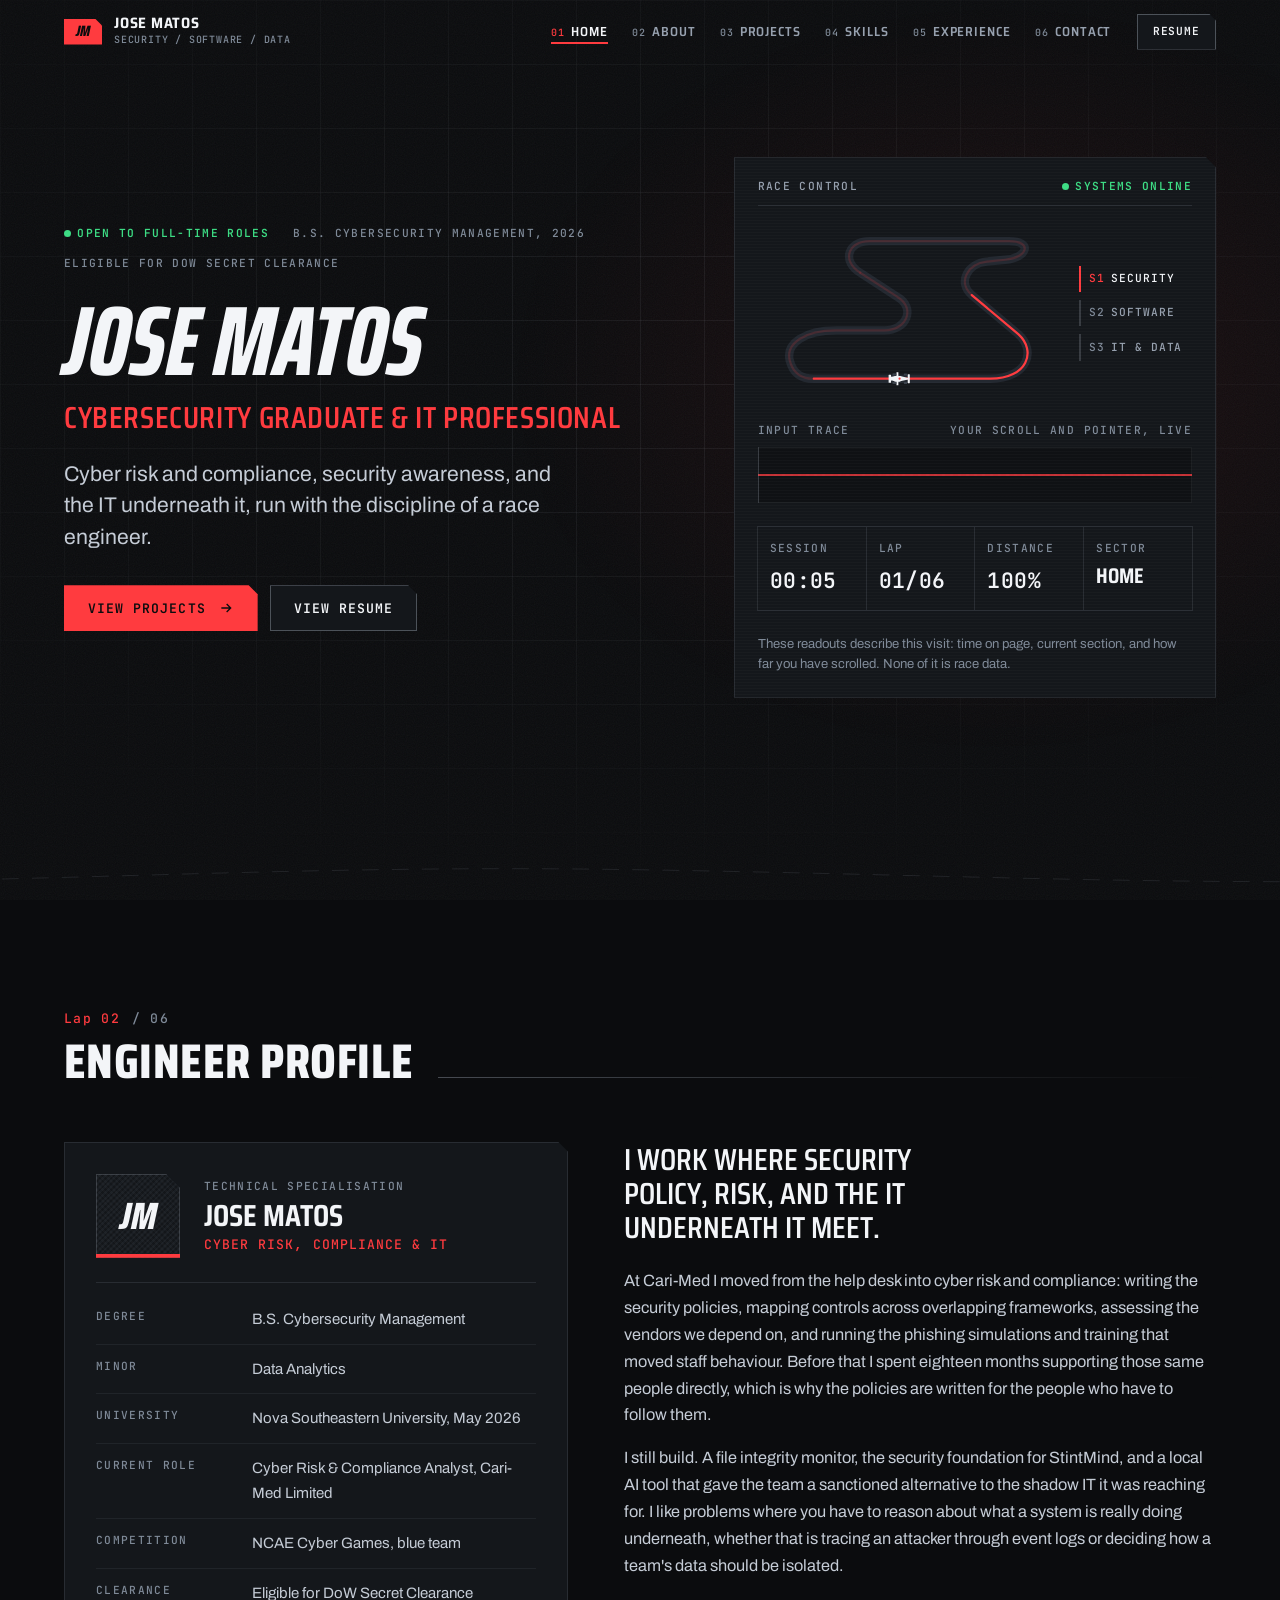
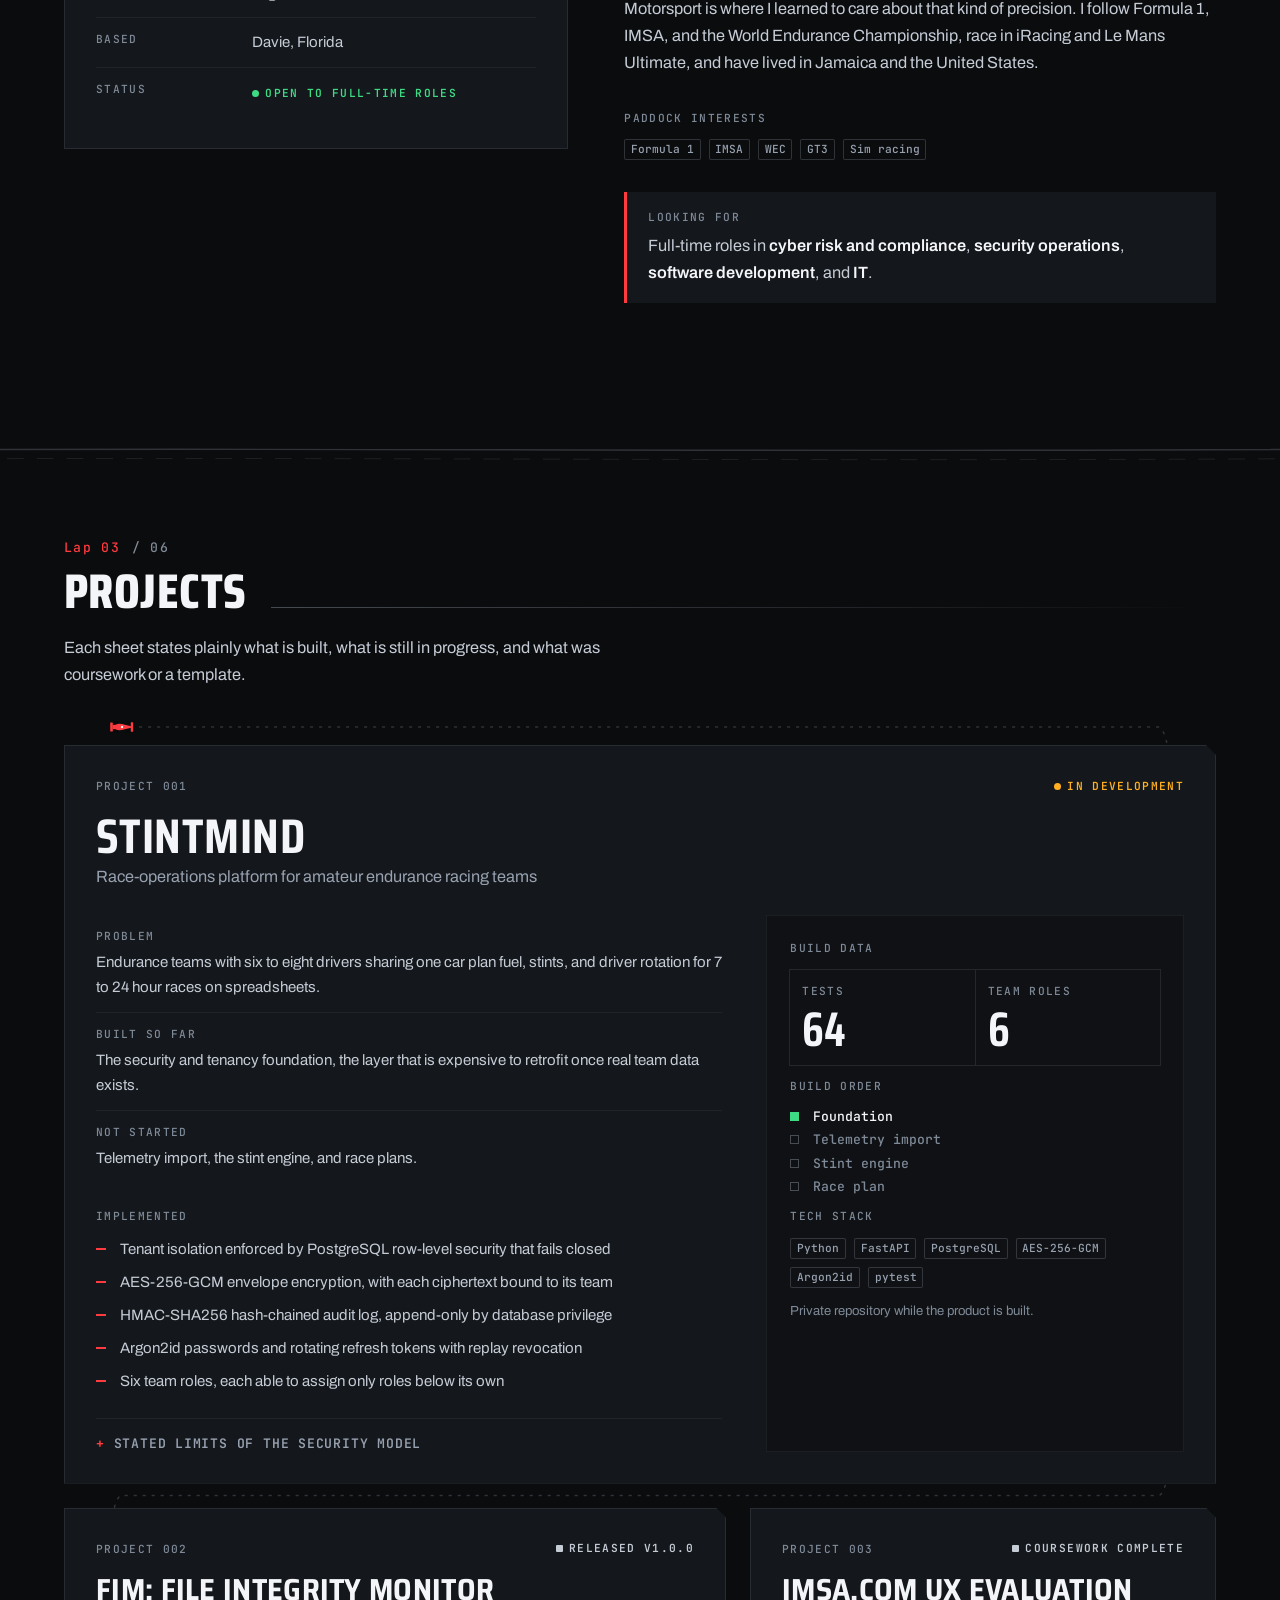
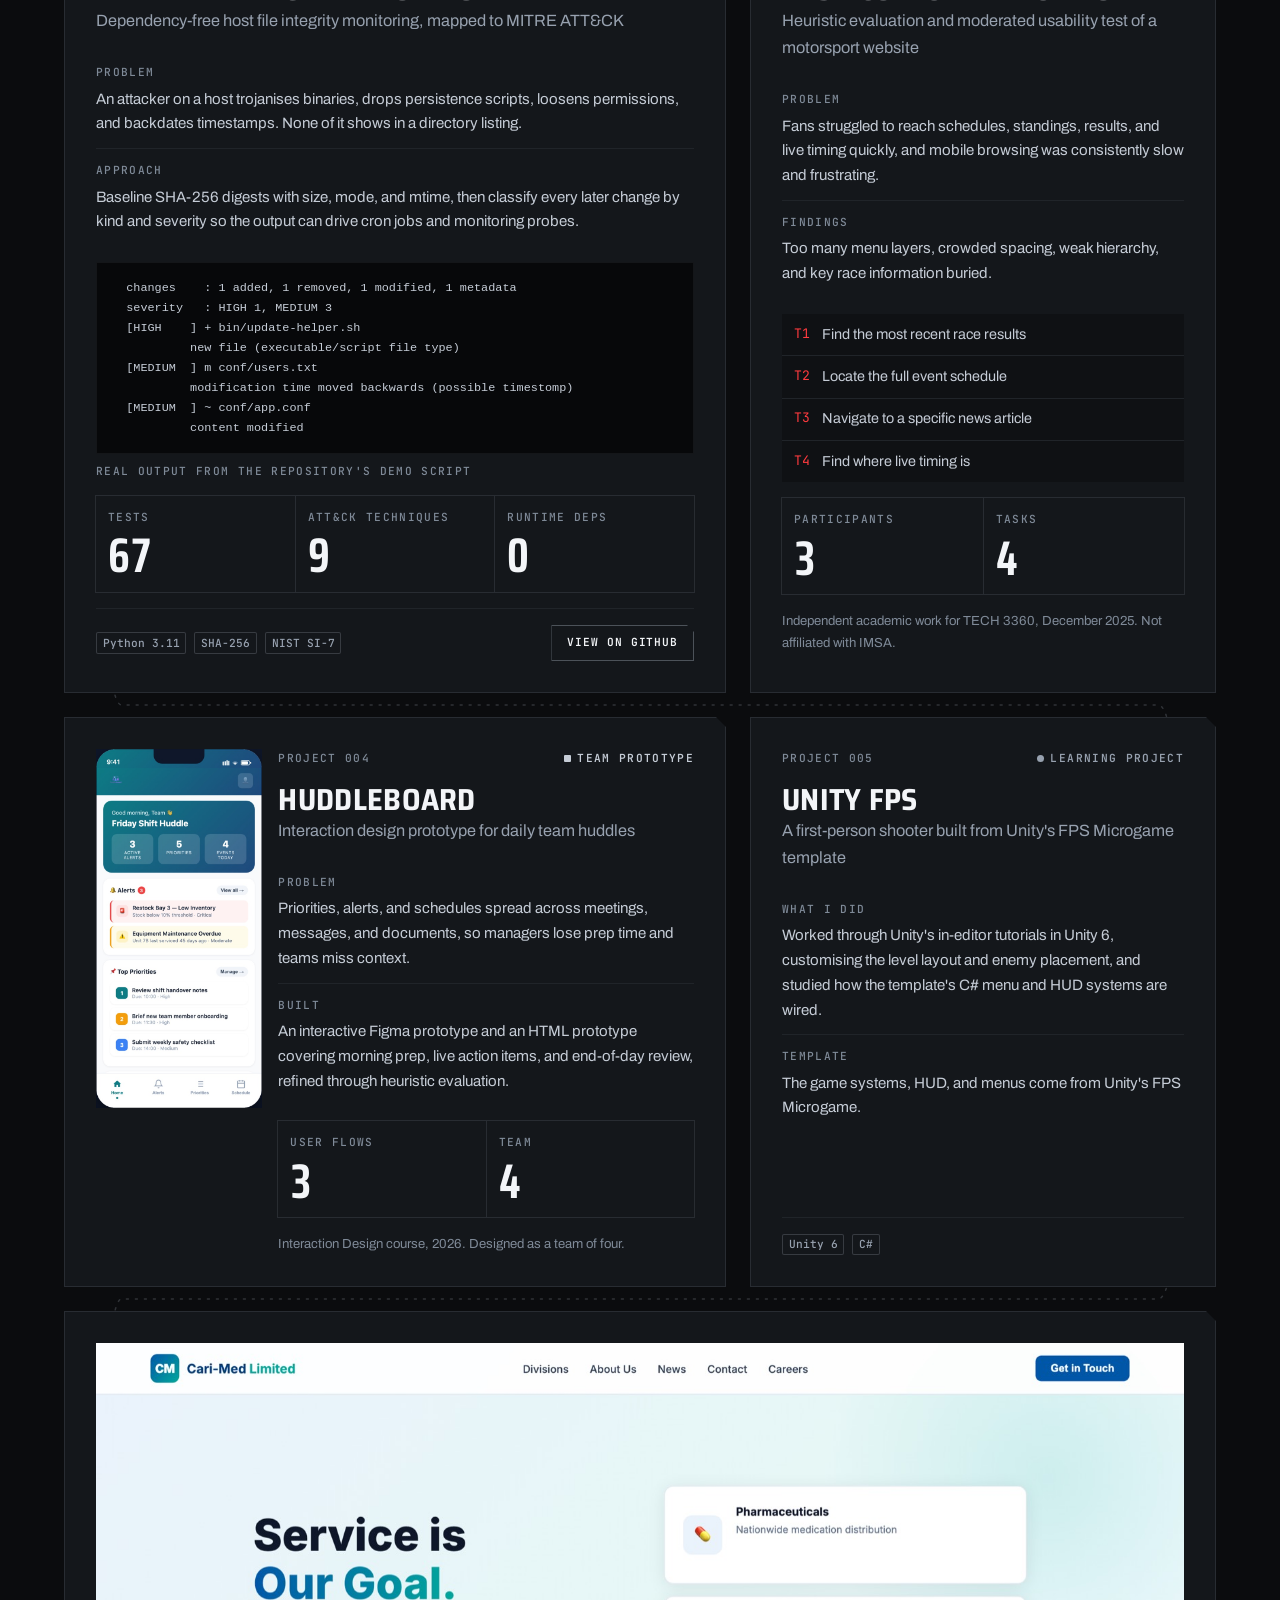
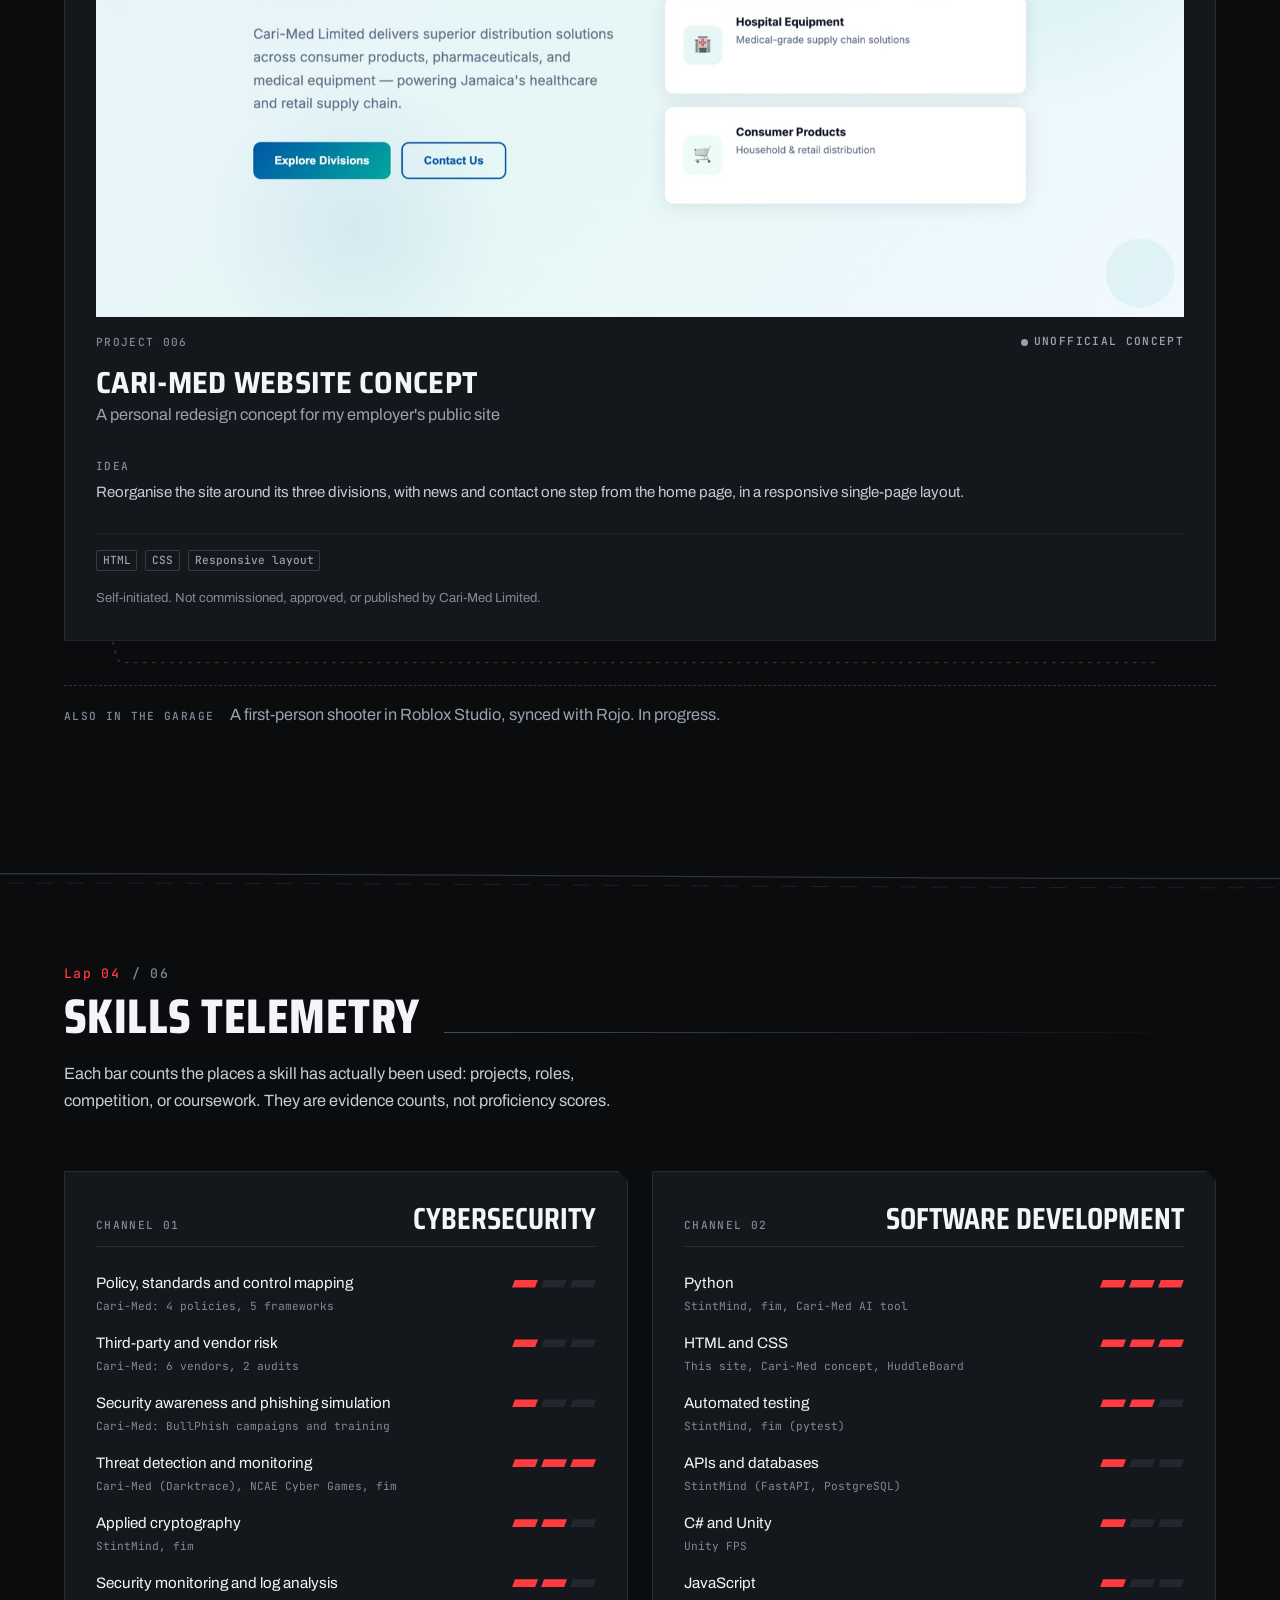
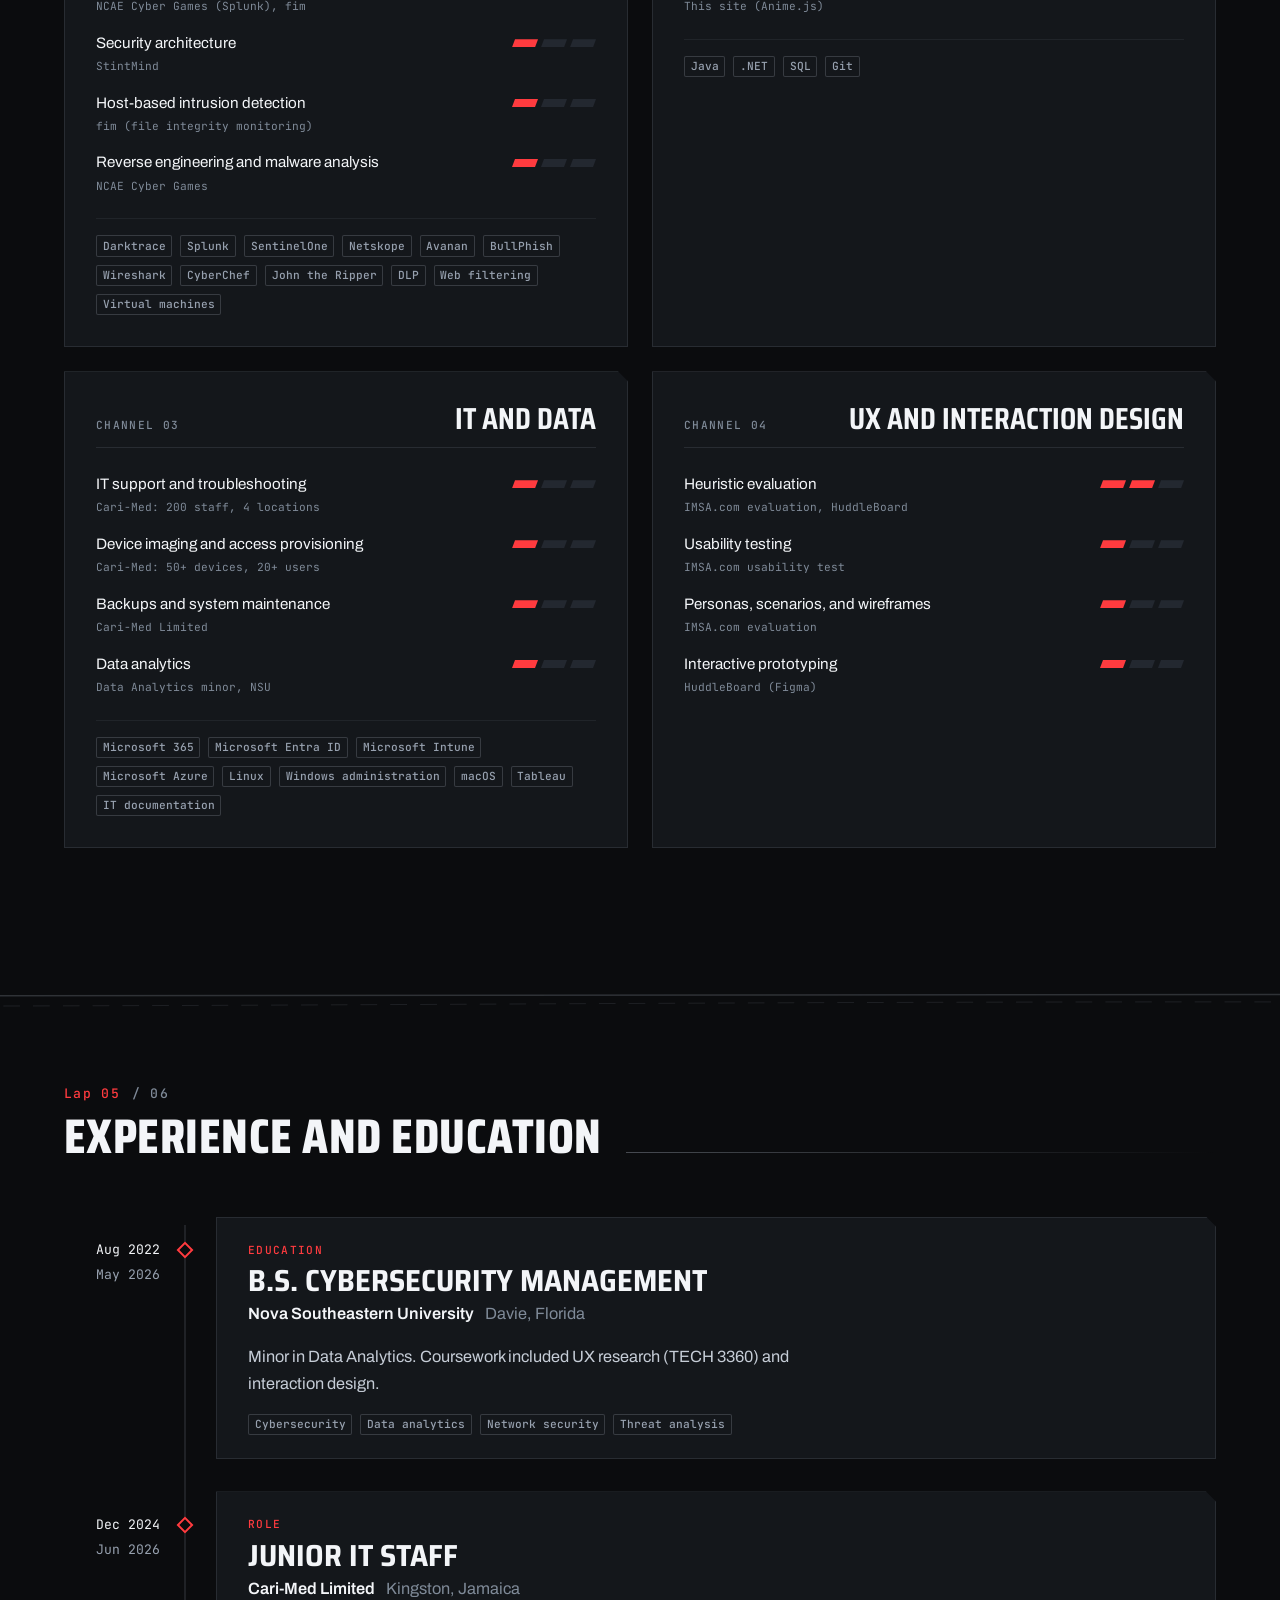
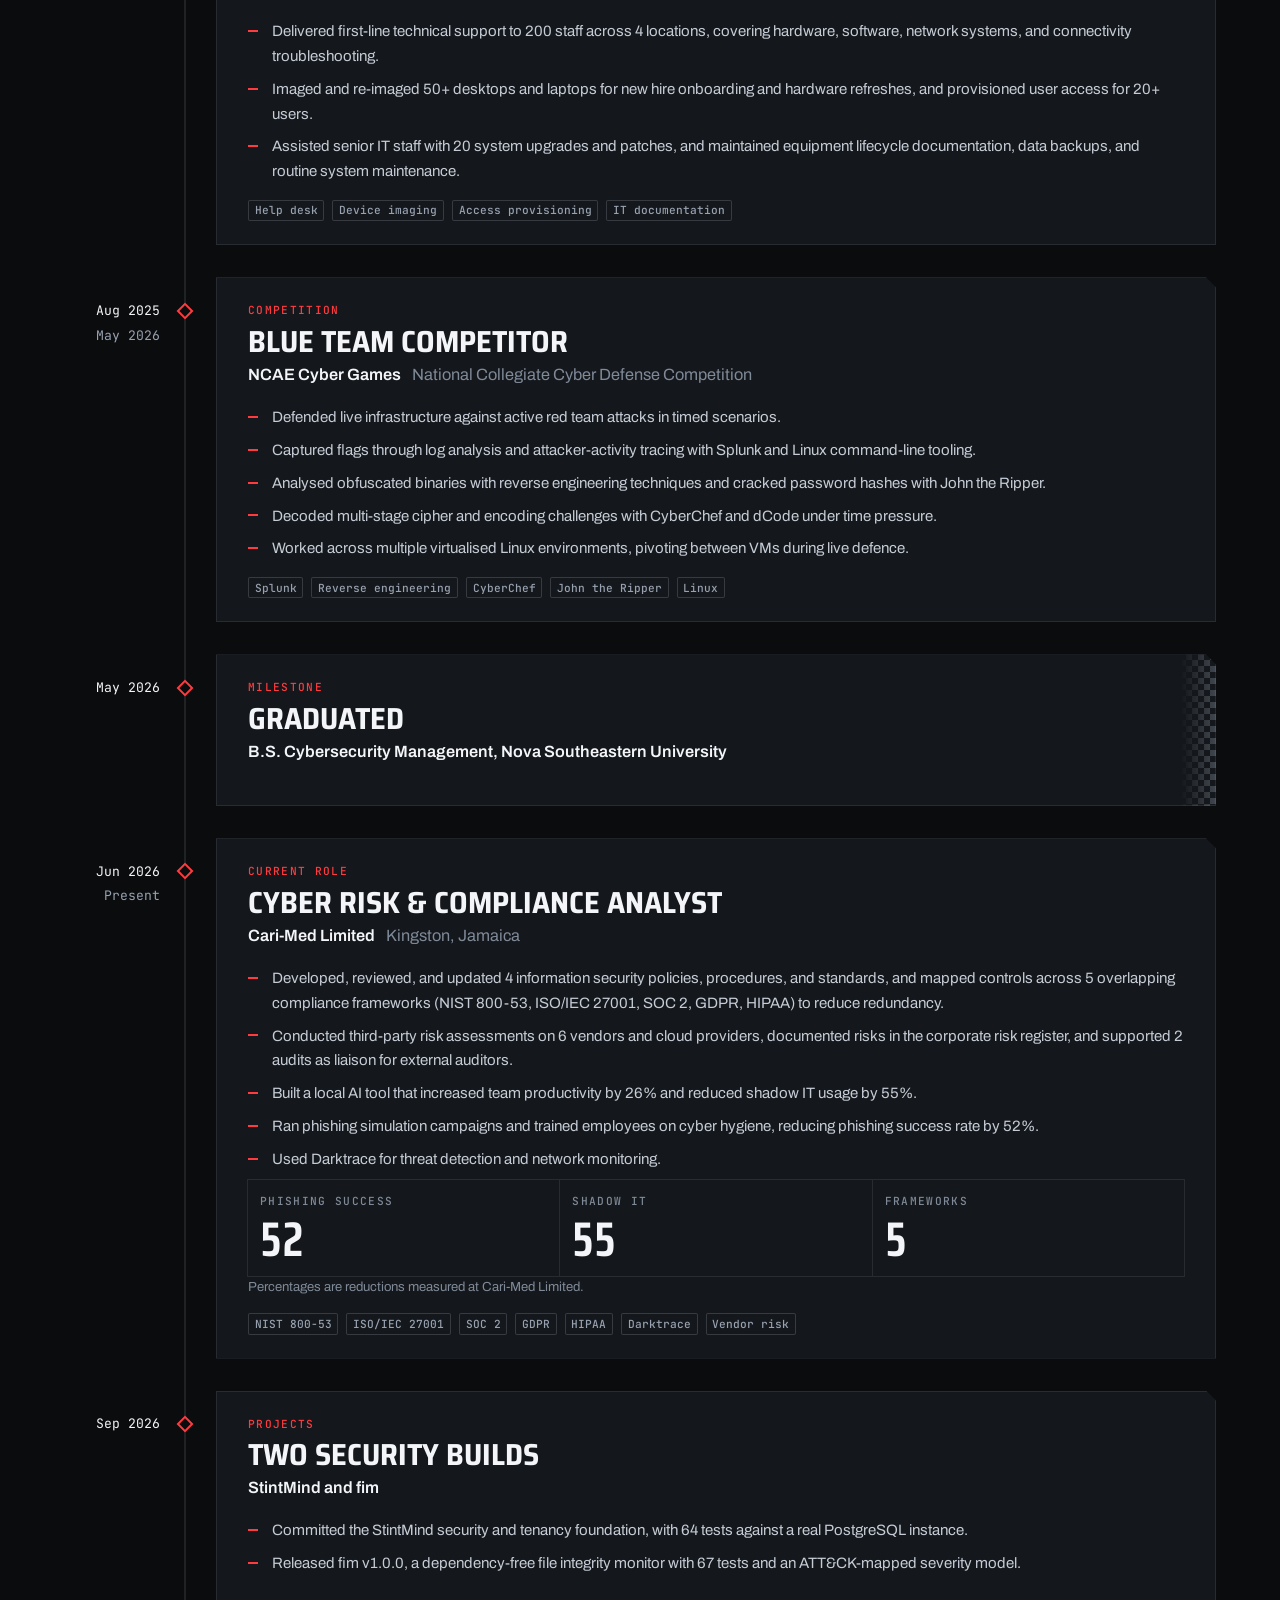
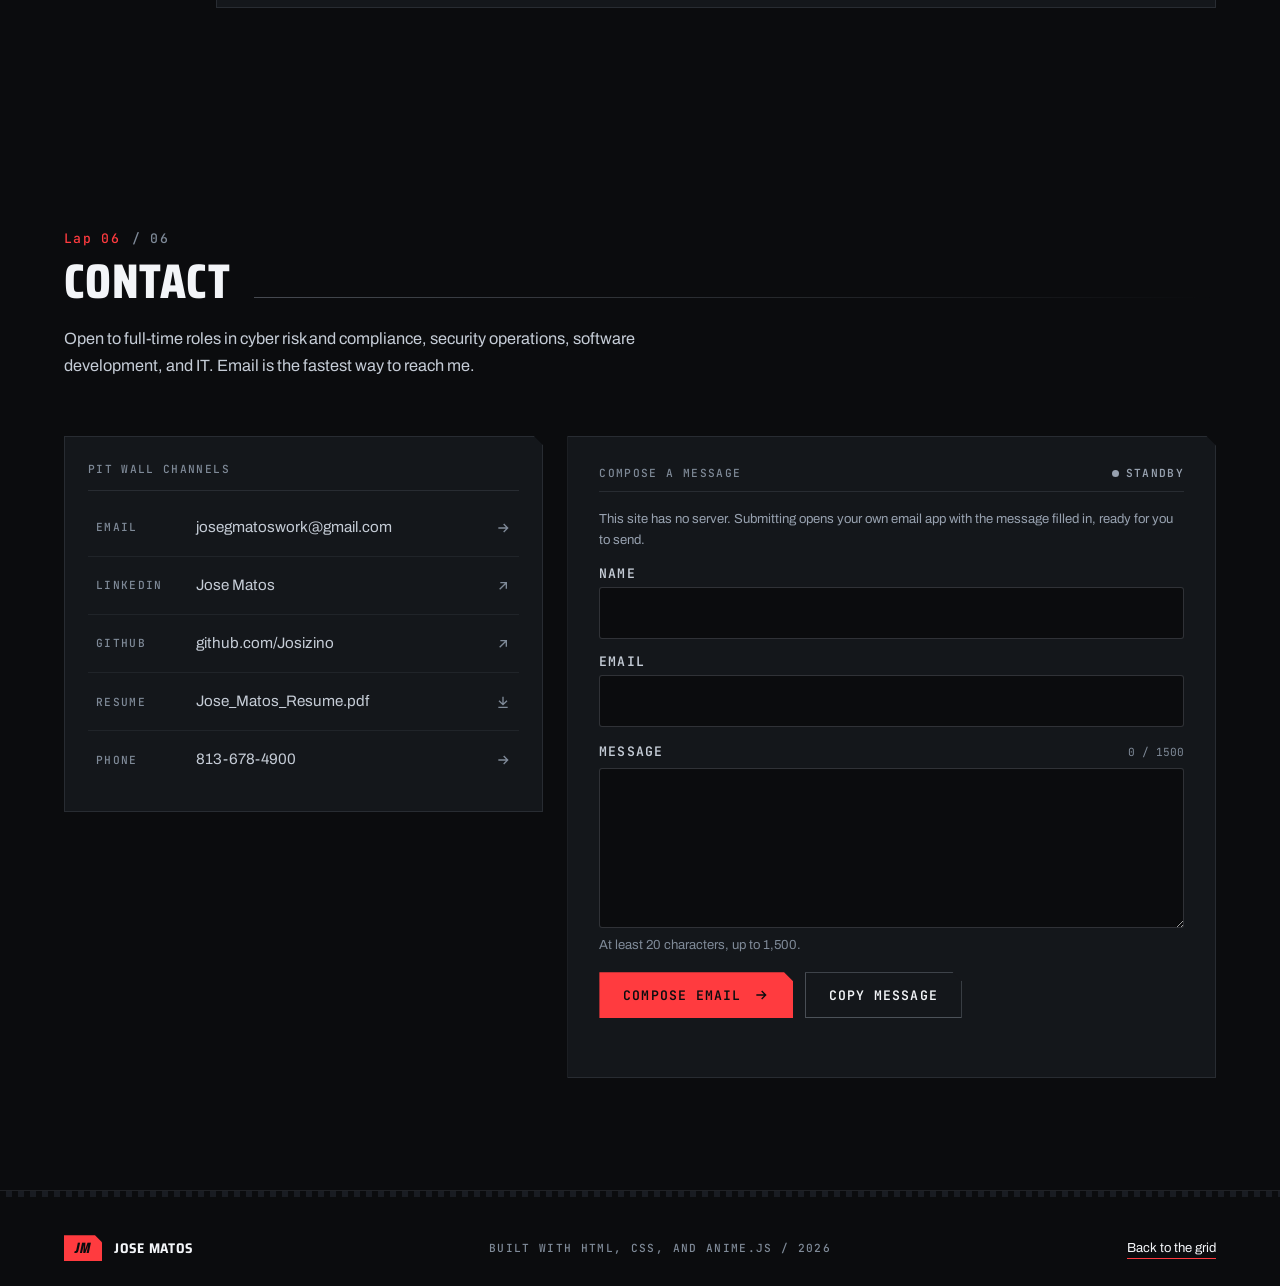
==== commit 18b3e41b: "Update site to the October 2026 resume Installs JoseMatosResumeOCT.pdf as Jose_Matos_Resume.pdf, so " ====
--- a/index.html
+++ b/index.html
@@ -5,14 +5,14 @@
   <meta name="viewport" content="width=device-width, initial-scale=1.0" />
 
   <title>Jose Matos | Cybersecurity Graduate &amp; IT Professional</title>
-  <meta name="description" content="Jose Matos, Cybersecurity Management graduate from Nova Southeastern University. Security engineering, software, IT, and data, built with a motorsport engineer's discipline." />
+  <meta name="description" content="Jose Matos, Cybersecurity Management graduate from Nova Southeastern University. Cyber risk and compliance, security awareness, software, and IT." />
 
   <link rel="icon" type="image/svg+xml" href="favicon.svg" />
   <meta name="theme-color" content="#0B0C0E" />
 
   <meta property="og:type" content="website" />
   <meta property="og:title" content="Jose Matos | Cybersecurity Graduate &amp; IT Professional" />
-  <meta property="og:description" content="Security engineering, software, IT, and data, built with a motorsport engineer's discipline." />
+  <meta property="og:description" content="Cyber risk and compliance, security awareness, software, and IT." />
   <meta property="og:url" content="https://josizino.github.io/" />
   <meta property="og:image" content="https://josizino.github.io/og-image.jpg" />
   <meta property="og:image:width" content="1200" />
@@ -210,6 +210,7 @@
         <p class="hero__status" data-intro>
           <span class="status status--go">Open to full-time roles</span>
           <span class="label">B.S. Cybersecurity Management, 2026</span>
+          <span class="label">Eligible for DoW Secret Clearance</span>
         </p>
 
         <h1 class="hero__title" id="hero-title">
@@ -218,8 +219,8 @@
         </h1>
 
         <p class="hero__lede" data-intro>
-          Building secure systems, practical software, and data-driven tools, with the
-          discipline of a race engineer.
+          Cyber risk and compliance, security awareness, and the IT underneath it, run with
+          the discipline of a race engineer.
         </p>
 
         <div class="hero__actions" data-intro>
@@ -312,29 +313,36 @@
             <div>
               <p class="label">Technical specialisation</p>
               <h3 class="profile__name" id="profile-name">Jose Matos</h3>
-              <p class="profile__role">Cybersecurity &amp; IT</p>
+              <p class="profile__role">Cyber risk, compliance &amp; IT</p>
             </div>
           </div>
           <dl class="spec">
             <div><dt class="label">Degree</dt><dd>B.S. Cybersecurity Management</dd></div>
             <div><dt class="label">Minor</dt><dd>Data Analytics</dd></div>
             <div><dt class="label">University</dt><dd>Nova Southeastern University, May 2026</dd></div>
-            <div><dt class="label">Recent role</dt><dd>Junior IT Staff, Cari-Med Limited</dd></div>
+            <div><dt class="label">Current role</dt><dd>Cyber Risk &amp; Compliance Analyst, Cari-Med Limited</dd></div>
             <div><dt class="label">Competition</dt><dd>NCAE Cyber Games, blue team</dd></div>
+            <div><dt class="label">Clearance</dt><dd>Eligible for DoW Secret Clearance</dd></div>
             <div><dt class="label">Based</dt><dd>Davie, Florida</dd></div>
             <div><dt class="label">Status</dt><dd><span class="status status--go">Open to full-time roles</span></dd></div>
           </dl>
         </article>
 
         <div class="about__copy" data-reveal>
-          <p class="about__lede">I work where IT infrastructure, software, and security operations meet.</p>
+          <p class="about__lede">I work where security policy, risk, and the IT underneath it meet.</p>
           <p class="prose">
-            That has meant first-line support and network operations for enterprise staff at
-            Cari-Med, defending live infrastructure against a red team in the NCAE Cyber Games,
-            and building my own tools: a file integrity monitor, the security foundation for
-            StintMind, and a ransomware detection prototype. I like problems where you have to
-            reason about what a system is really doing underneath, whether that is tracing an
-            attacker through event logs or deciding how a team's data should be isolated.
+            At Cari-Med I moved from the help desk into cyber risk and compliance: writing the
+            security policies, mapping controls across overlapping frameworks, assessing the
+            vendors we depend on, and running the phishing simulations and training that moved
+            staff behaviour. Before that I spent eighteen months supporting those same people
+            directly, which is why the policies are written for the people who have to follow them.
+          </p>
+          <p class="prose">
+            I still build. A file integrity monitor, the security foundation for StintMind, and
+            a local AI tool that gave the team a sanctioned alternative to the shadow IT it was
+            reaching for. I like problems where you have to reason about what a system is really
+            doing underneath, whether that is tracing an attacker through event logs or deciding
+            how a team's data should be isolated.
           </p>
           <p class="prose">
             Motorsport is where I learned to care about that kind of precision. I follow
@@ -355,7 +363,7 @@
 
           <div class="about__seeking">
             <p class="label">Looking for</p>
-            <p>Full-time roles in <strong>cybersecurity</strong>, <strong>software development</strong>, <strong>data analytics</strong>, and <strong>IT</strong>.</p>
+            <p>Full-time roles in <strong>cyber risk and compliance</strong>, <strong>security operations</strong>, <strong>software development</strong>, and <strong>IT</strong>.</p>
           </div>
         </div>
       </div>
@@ -451,7 +459,7 @@
           </article>
 
           <!-- 002 fim -->
-          <article class="spec-card spec-card--wide panel" aria-labelledby="p2" data-reveal data-card>
+          <article class="spec-card panel" aria-labelledby="p2" data-reveal data-card>
             <span class="spec-card__sweep" aria-hidden="true"></span>
             <header class="spec-card__head">
               <p class="label">Project 002</p>
@@ -491,30 +499,11 @@
             </footer>
           </article>
 
-          <!-- 003 Project Ejay -->
-          <article class="spec-card panel" aria-labelledby="p3" data-reveal data-card>
+          <!-- 003 IMSA UX -->
+          <article class="spec-card panel" aria-labelledby="p4" data-reveal data-card>
             <span class="spec-card__sweep" aria-hidden="true"></span>
             <header class="spec-card__head">
               <p class="label">Project 003</p>
-              <span class="status status--caution">In development</span>
-            </header>
-            <h3 class="spec-card__title" id="p3">Project Ejay</h3>
-            <p class="spec-card__kicker">Early-stage ransomware detection prototype</p>
-            <dl class="spec spec--stack">
-              <div><dt class="label">Problem</dt><dd>Once ransomware starts encrypting, detection becomes recovery. The useful window is before encryption begins.</dd></div>
-              <div><dt class="label">Approach</dt><dd>Monitor system, file, and process behaviour at runtime and use a Python classifier to separate normal activity from likely-malicious patterns.</dd></div>
-              <div><dt class="label">Context</dt><dd>Nova Southeastern University, December 2025 to present</dd></div>
-            </dl>
-            <footer class="spec-card__foot">
-              <ul class="tags"><li class="tag">Python</li><li class="tag">Machine learning</li><li class="tag">Behavioural analysis</li></ul>
-            </footer>
-          </article>
-
-          <!-- 004 IMSA UX -->
-          <article class="spec-card panel" aria-labelledby="p4" data-reveal data-card>
-            <span class="spec-card__sweep" aria-hidden="true"></span>
-            <header class="spec-card__head">
-              <p class="label">Project 004</p>
               <span class="status status--done">Coursework complete</span>
             </header>
             <h3 class="spec-card__title" id="p4">IMSA.com UX evaluation</h3>
@@ -536,7 +525,7 @@
             <p class="spec-card__private">Independent academic work for TECH 3360, December 2025. Not affiliated with IMSA.</p>
           </article>
 
-          <!-- 005 HuddleBoard -->
+          <!-- 004 HuddleBoard -->
           <article class="spec-card spec-card--media panel" aria-labelledby="p5" data-reveal data-card>
             <span class="spec-card__sweep" aria-hidden="true"></span>
             <div class="spec-card__shot spec-card__shot--phone">
@@ -545,7 +534,7 @@
             </div>
             <div>
               <header class="spec-card__head">
-                <p class="label">Project 005</p>
+                <p class="label">Project 004</p>
                 <span class="status status--done">Team prototype</span>
               </header>
               <h3 class="spec-card__title" id="p5">HuddleBoard</h3>
@@ -560,6 +549,24 @@
               </dl>
               <p class="spec-card__private">Interaction Design course, 2026. Designed as a team of four.</p>
             </div>
+          </article>
+
+          <!-- 005 Unity FPS -->
+          <article class="spec-card panel" aria-labelledby="p7" data-reveal data-card>
+            <span class="spec-card__sweep" aria-hidden="true"></span>
+            <header class="spec-card__head">
+              <p class="label">Project 005</p>
+              <span class="status">Learning project</span>
+            </header>
+            <h3 class="spec-card__title" id="p7">Unity FPS</h3>
+            <p class="spec-card__kicker">A first-person shooter built from Unity's FPS Microgame template</p>
+            <dl class="spec spec--stack">
+              <div><dt class="label">What I did</dt><dd>Worked through Unity's in-editor tutorials in Unity 6, customising the level layout and enemy placement, and studied how the template's C# menu and HUD systems are wired.</dd></div>
+              <div><dt class="label">Template</dt><dd>The game systems, HUD, and menus come from Unity's FPS Microgame.</dd></div>
+            </dl>
+            <footer class="spec-card__foot">
+              <ul class="tags"><li class="tag">Unity 6</li><li class="tag">C#</li></ul>
+            </footer>
           </article>
 
           <!-- 006 Cari-Med concept -->
@@ -586,24 +593,6 @@
             </div>
           </article>
 
-          <!-- 007 Unity FPS -->
-          <article class="spec-card panel" aria-labelledby="p7" data-reveal data-card>
-            <span class="spec-card__sweep" aria-hidden="true"></span>
-            <header class="spec-card__head">
-              <p class="label">Project 007</p>
-              <span class="status">Learning project</span>
-            </header>
-            <h3 class="spec-card__title" id="p7">Unity FPS</h3>
-            <p class="spec-card__kicker">A first-person shooter built from Unity's FPS Microgame template</p>
-            <dl class="spec spec--stack">
-              <div><dt class="label">What I did</dt><dd>Worked through Unity's in-editor tutorials in Unity 6, customising the level layout and enemy placement, and studied how the template's C# menu and HUD systems are wired.</dd></div>
-              <div><dt class="label">Template</dt><dd>The game systems, HUD, and menus come from Unity's FPS Microgame.</dd></div>
-            </dl>
-            <footer class="spec-card__foot">
-              <ul class="tags"><li class="tag">Unity 6</li><li class="tag">C#</li></ul>
-            </footer>
-          </article>
-
         </div>
       </div>
 
@@ -643,10 +632,25 @@
             <h3 class="channel__title" id="ch1">Cybersecurity</h3>
           </header>
           <ul class="meters">
+            <li class="meter" style="--n:1">
+              <span class="meter__name">Policy, standards and control mapping</span>
+              <span class="meter__bar" role="img" aria-label="1 source"><i></i><i></i><i></i></span>
+              <span class="meter__src">Cari-Med: 4 policies, 5 frameworks</span>
+            </li>
+            <li class="meter" style="--n:1">
+              <span class="meter__name">Third-party and vendor risk</span>
+              <span class="meter__bar" role="img" aria-label="1 source"><i></i><i></i><i></i></span>
+              <span class="meter__src">Cari-Med: 6 vendors, 2 audits</span>
+            </li>
+            <li class="meter" style="--n:1">
+              <span class="meter__name">Security awareness and phishing simulation</span>
+              <span class="meter__bar" role="img" aria-label="1 source"><i></i><i></i><i></i></span>
+              <span class="meter__src">Cari-Med: BullPhish campaigns and training</span>
+            </li>
             <li class="meter" style="--n:3">
-              <span class="meter__name">Threat detection</span>
+              <span class="meter__name">Threat detection and monitoring</span>
               <span class="meter__bar" role="img" aria-label="3 sources"><i></i><i></i><i></i></span>
-              <span class="meter__src">NCAE Cyber Games, Project Ejay, fim</span>
+              <span class="meter__src">Cari-Med (Darktrace), NCAE Cyber Games, fim</span>
             </li>
             <li class="meter" style="--n:2">
               <span class="meter__name">Applied cryptography</span>
@@ -675,8 +679,10 @@
             </li>
           </ul>
           <ul class="tags channel__tools" aria-label="Security tools">
-            <li class="tag">Splunk</li><li class="tag">Wireshark</li><li class="tag">CyberChef</li>
-            <li class="tag">John the Ripper</li><li class="tag">dCode</li><li class="tag">Virtual machines</li>
+            <li class="tag">Darktrace</li><li class="tag">Splunk</li><li class="tag">SentinelOne</li>
+            <li class="tag">Netskope</li><li class="tag">Avanan</li><li class="tag">BullPhish</li>
+            <li class="tag">Wireshark</li><li class="tag">CyberChef</li><li class="tag">John the Ripper</li>
+            <li class="tag">DLP</li><li class="tag">Web filtering</li><li class="tag">Virtual machines</li>
           </ul>
         </article>
 
@@ -689,7 +695,7 @@
             <li class="meter" style="--n:3">
               <span class="meter__name">Python</span>
               <span class="meter__bar" role="img" aria-label="3 sources"><i></i><i></i><i></i></span>
-              <span class="meter__src">StintMind, fim, Project Ejay</span>
+              <span class="meter__src">StintMind, fim, Cari-Med AI tool</span>
             </li>
             <li class="meter" style="--n:3">
               <span class="meter__name">HTML and CSS</span>
@@ -731,12 +737,12 @@
             <li class="meter" style="--n:1">
               <span class="meter__name">IT support and troubleshooting</span>
               <span class="meter__bar" role="img" aria-label="1 source"><i></i><i></i><i></i></span>
-              <span class="meter__src">Cari-Med Limited</span>
-            </li>
-            <li class="meter" style="--n:1">
-              <span class="meter__name">Network operations and access provisioning</span>
-              <span class="meter__bar" role="img" aria-label="1 source"><i></i><i></i><i></i></span>
-              <span class="meter__src">Cari-Med Limited</span>
+              <span class="meter__src">Cari-Med: 200 staff, 4 locations</span>
+            </li>
+            <li class="meter" style="--n:1">
+              <span class="meter__name">Device imaging and access provisioning</span>
+              <span class="meter__bar" role="img" aria-label="1 source"><i></i><i></i><i></i></span>
+              <span class="meter__src">Cari-Med: 50+ devices, 20+ users</span>
             </li>
             <li class="meter" style="--n:1">
               <span class="meter__name">Backups and system maintenance</span>
@@ -750,8 +756,9 @@
             </li>
           </ul>
           <ul class="tags channel__tools" aria-label="Platforms and tools">
-            <li class="tag">Linux</li><li class="tag">Windows administration</li><li class="tag">macOS</li>
-            <li class="tag">Tableau</li><li class="tag">IT documentation</li>
+            <li class="tag">Microsoft 365</li><li class="tag">Microsoft Entra ID</li><li class="tag">Microsoft Intune</li>
+            <li class="tag">Microsoft Azure</li><li class="tag">Linux</li><li class="tag">Windows administration</li>
+            <li class="tag">macOS</li><li class="tag">Tableau</li><li class="tag">IT documentation</li>
           </ul>
         </article>
 
@@ -829,12 +836,11 @@
             <h3 class="stint__title">Junior IT Staff</h3>
             <p class="stint__org">Cari-Med Limited <span>Kingston, Jamaica</span></p>
             <ul class="spec-list">
-              <li>Delivered first-line technical support across hardware, software, and network systems for enterprise staff.</li>
-              <li>Managed network operations including user access provisioning, connectivity troubleshooting, and equipment lifecycle documentation.</li>
-              <li>Assisted with data backups, basic security checks, and system maintenance in a live enterprise environment.</li>
-              <li>Collaborated with senior IT staff on system upgrades, patches, and routine maintenance.</li>
+              <li>Delivered first-line technical support to 200 staff across 4 locations, covering hardware, software, network systems, and connectivity troubleshooting.</li>
+              <li>Imaged and re-imaged 50+ desktops and laptops for new hire onboarding and hardware refreshes, and provisioned user access for 20+ users.</li>
+              <li>Assisted senior IT staff with 20 system upgrades and patches, and maintained equipment lifecycle documentation, data backups, and routine system maintenance.</li>
             </ul>
-            <ul class="tags"><li class="tag">Help desk</li><li class="tag">Network operations</li><li class="tag">IT documentation</li><li class="tag">Data backup</li></ul>
+            <ul class="tags"><li class="tag">Help desk</li><li class="tag">Device imaging</li><li class="tag">Access provisioning</li><li class="tag">IT documentation</li></ul>
           </div>
         </li>
 
@@ -865,6 +871,29 @@
         </li>
 
         <li class="stint" data-reveal>
+          <div class="stint__when"><span class="num">Jun 2026</span><span class="num">Present</span></div>
+          <div class="stint__card panel">
+            <p class="stint__type label">Current role</p>
+            <h3 class="stint__title">Cyber Risk &amp; Compliance Analyst</h3>
+            <p class="stint__org">Cari-Med Limited <span>Kingston, Jamaica</span></p>
+            <ul class="spec-list">
+              <li>Developed, reviewed, and updated 4 information security policies, procedures, and standards, and mapped controls across 5 overlapping compliance frameworks (NIST 800-53, ISO/IEC 27001, SOC 2, GDPR, HIPAA) to reduce redundancy.</li>
+              <li>Conducted third-party risk assessments on 6 vendors and cloud providers, documented risks in the corporate risk register, and supported 2 audits as liaison for external auditors.</li>
+              <li>Built a local AI tool that increased team productivity by 26% and reduced shadow IT usage by 55%.</li>
+              <li>Ran phishing simulation campaigns and trained employees on cyber hygiene, reducing phishing success rate by 52%.</li>
+              <li>Used Darktrace for threat detection and network monitoring.</li>
+            </ul>
+            <dl class="spec-data__grid spec-data__grid--row">
+              <div><dt class="label">Phishing success</dt><dd class="num" data-count="52">52</dd></div>
+              <div><dt class="label">Shadow IT</dt><dd class="num" data-count="55">55</dd></div>
+              <div><dt class="label">Frameworks</dt><dd class="num" data-count="5">5</dd></div>
+            </dl>
+            <p class="spec-card__private">Percentages are reductions measured at Cari-Med Limited.</p>
+            <ul class="tags"><li class="tag">NIST 800-53</li><li class="tag">ISO/IEC 27001</li><li class="tag">SOC 2</li><li class="tag">GDPR</li><li class="tag">HIPAA</li><li class="tag">Darktrace</li><li class="tag">Vendor risk</li></ul>
+          </div>
+        </li>
+
+        <li class="stint" data-reveal>
           <div class="stint__when"><span class="num">Sep 2026</span></div>
           <div class="stint__card panel">
             <p class="stint__type label">Projects</p>
@@ -888,8 +917,8 @@
         <h2 class="sec-head__title" id="contact-title">Contact</h2>
         <span class="sec-head__rule" aria-hidden="true"></span>
         <p class="sec-head__sub prose">
-          Open to full-time roles in cybersecurity, software development, data analytics, and IT.
-          Email is the fastest way to reach me.
+          Open to full-time roles in cyber risk and compliance, security operations, software
+          development, and IT. Email is the fastest way to reach me.
         </p>
       </header>
 
--- a/css/sections.css
+++ b/css/sections.css
@@ -398,10 +398,13 @@
    001 lead | 002 7 + 003 5 | 004 6 + 005 6 | 006 7 + 007 5 */
 .spec-card { grid-column: span 6; }
 .spec-card--lead { grid-column: 1 / -1; }
-.projects__grid > :nth-child(2) { grid-column: span 7; }
-.projects__grid > :nth-child(3) { grid-column: span 5; }
-.projects__grid > :nth-child(6) { grid-column: span 7; }
-.projects__grid > :nth-child(7) { grid-column: span 5; }
+/* Six sheets: 001 full width, then two paired rows, then the wide
+   Cari-Med screenshot closing full width. Every row fills 12 columns. */
+.projects__grid > :nth-child(2) { grid-column: span 7; }   /* fim         */
+.projects__grid > :nth-child(3) { grid-column: span 5; }   /* IMSA UX     */
+.projects__grid > :nth-child(4) { grid-column: span 7; }   /* HuddleBoard */
+.projects__grid > :nth-child(5) { grid-column: span 5; }   /* Unity FPS   */
+.projects__grid > :nth-child(6) { grid-column: 1 / -1; }   /* Cari-Med    */
 
 .spec-card {
   display: flex;
